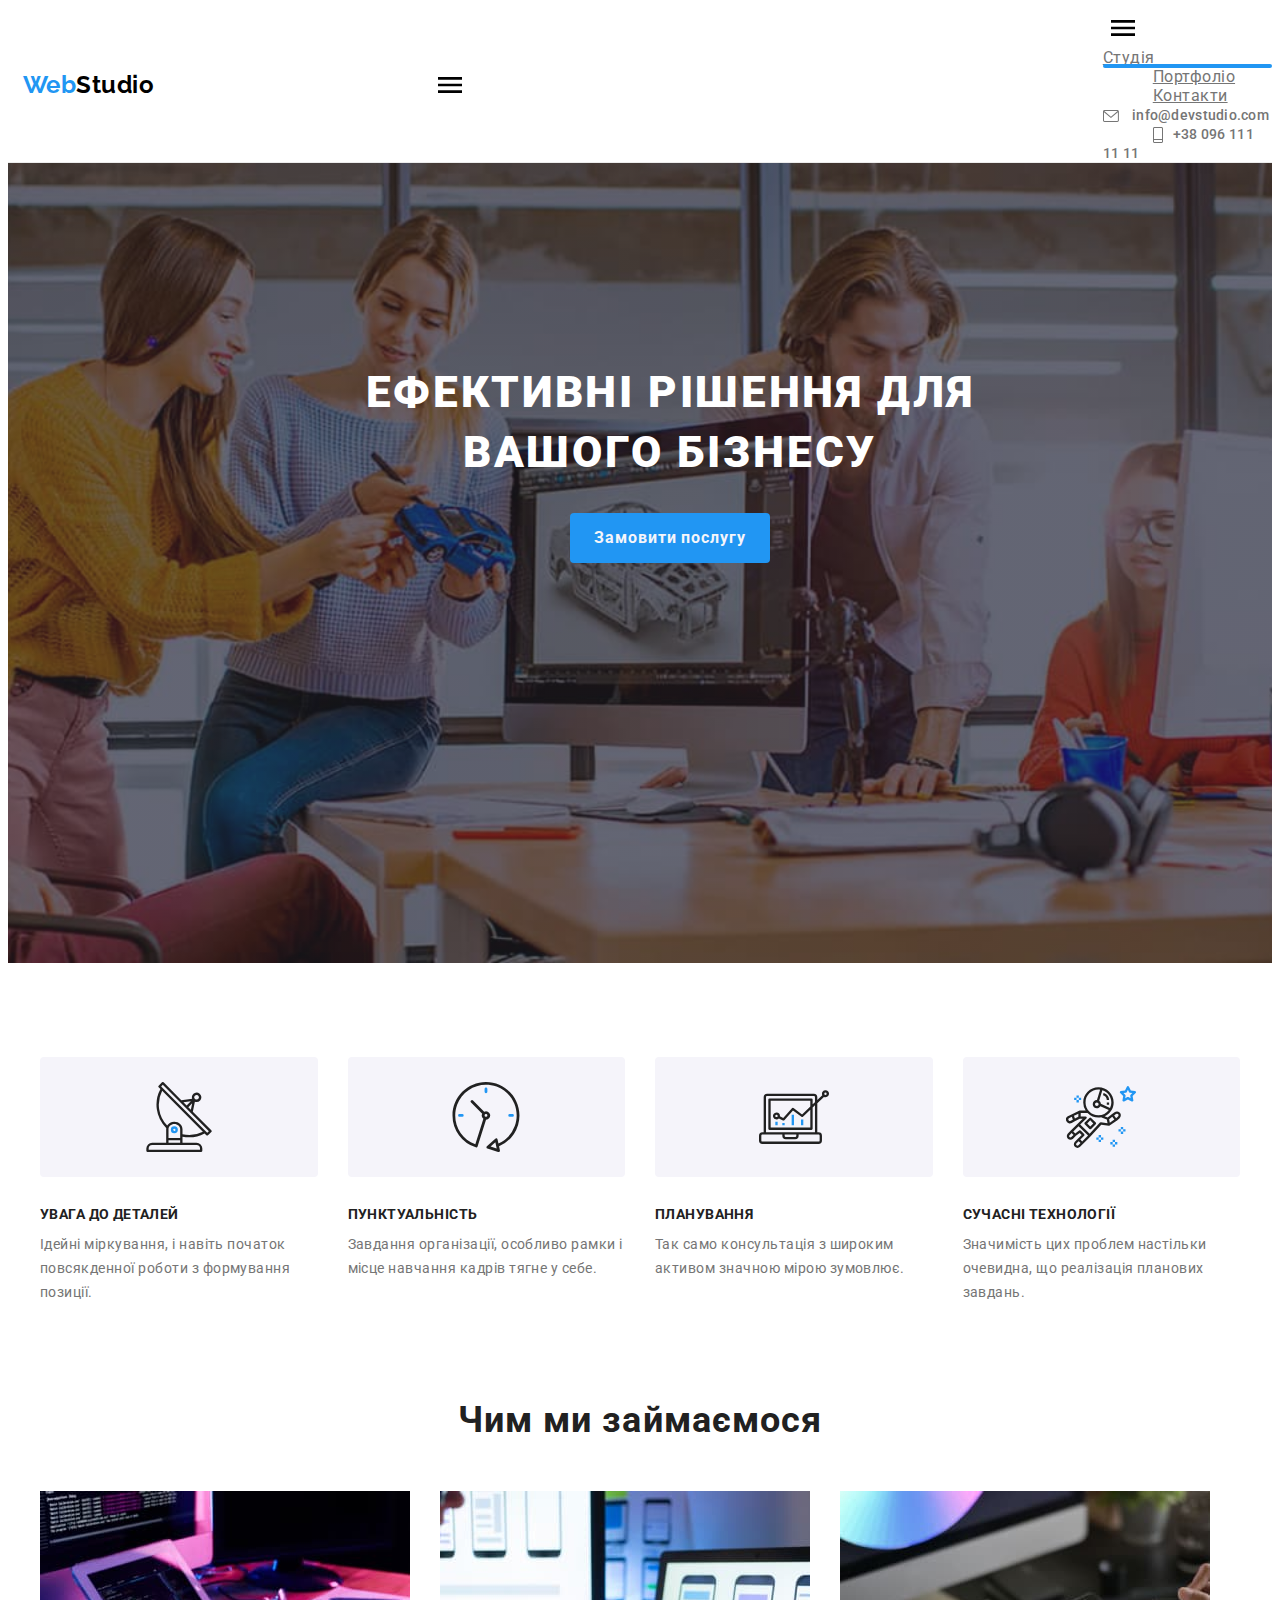
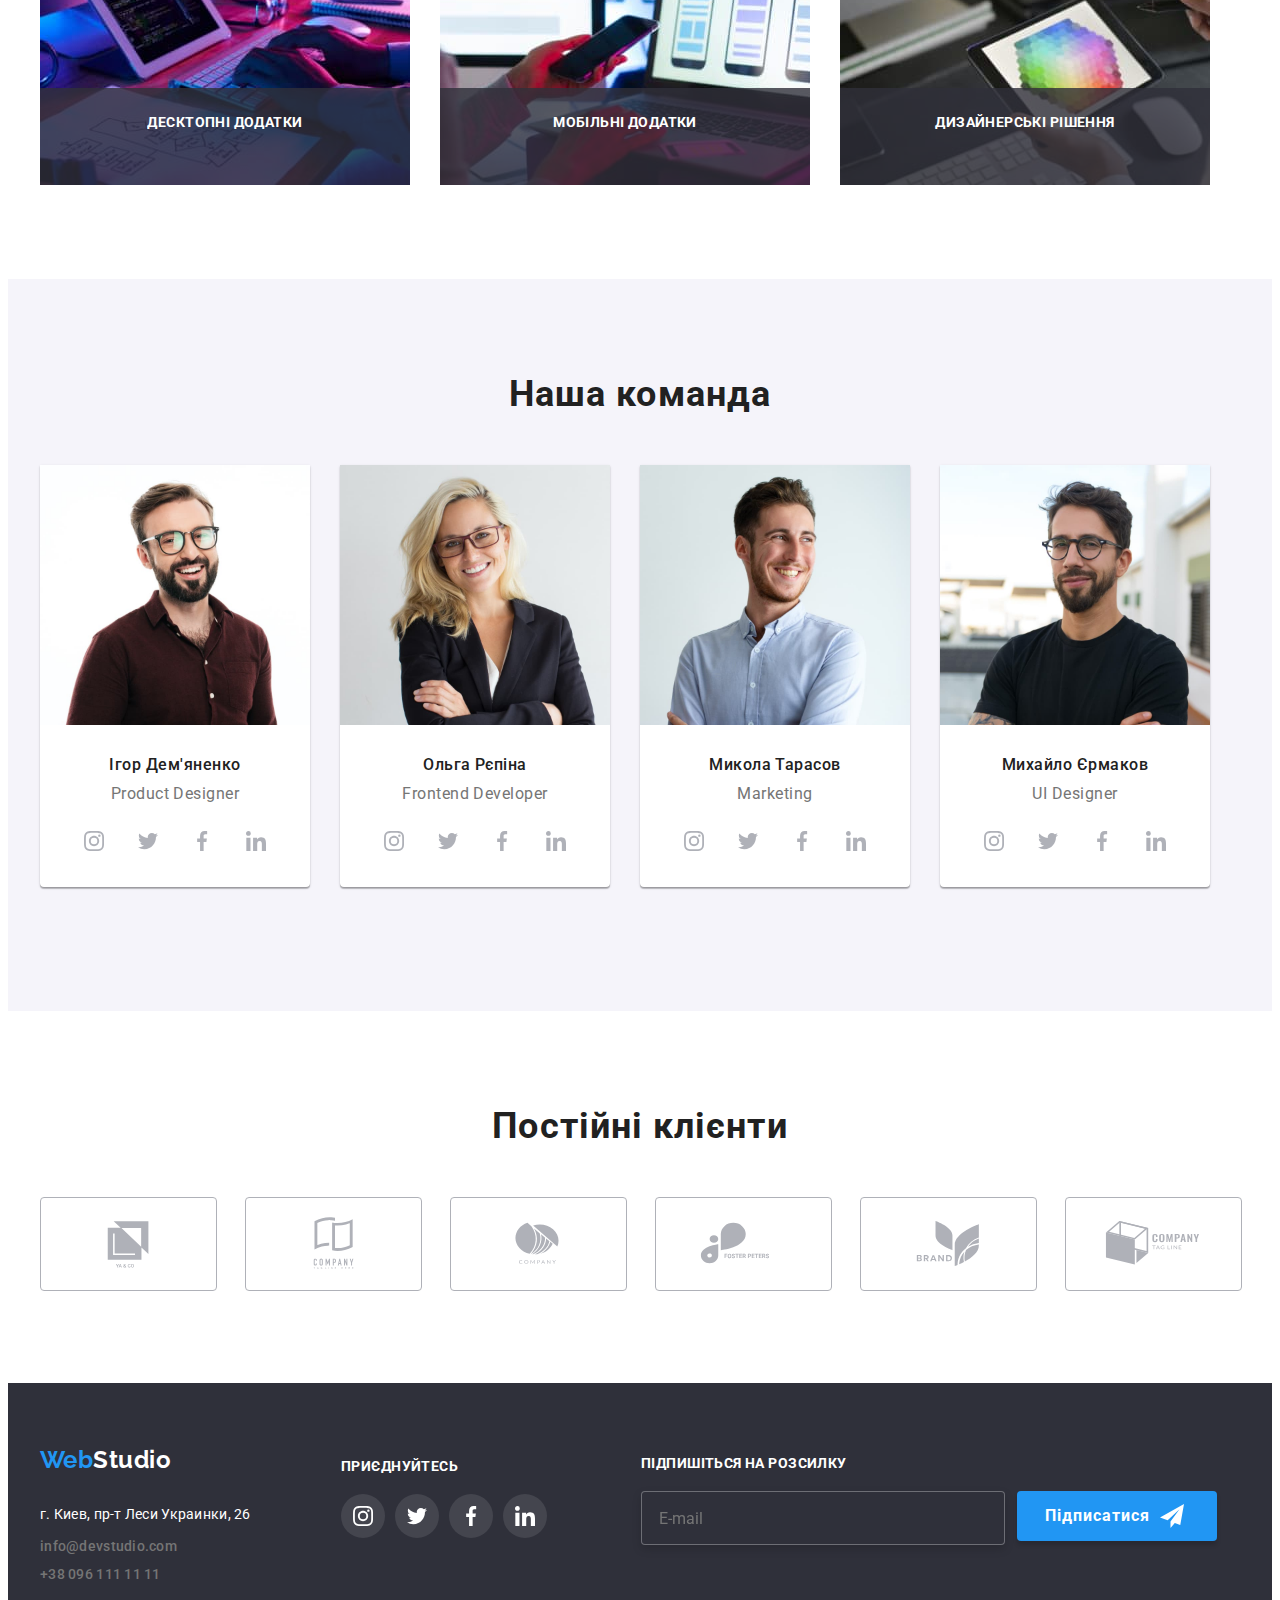
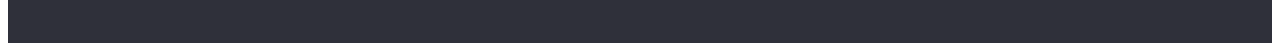
==== index.html @ 8e2997dc "mob menu" ====
<!DOCTYPE html>
<html lang="uk">
<head>
    <meta charset="UTF-8">
    <meta http-equiv="X-UA-Compatible" content="IE=edge">
    <meta name="viewport" content="width=device-width, initial-scale=1.0" />
    <title>WebStudio</title>
    <link rel="preconnect" href="https://fonts.googleapis.com">
<link rel="preconnect" href="https://fonts.gstatic.com" crossorigin>
<link href="https://fonts.googleapis.com/css2?family=Raleway:wght@700&family=Roboto:wght@400;500;700;900&display=swap" rel="stylesheet">
<link rel="stylesheet" href="https://cdnjs.cloudflare.com/ajax/libs/modern-normalize/1.1.0/modern-normalize.min.css" integrity="sha512-wpPYUAdjBVSE4KJnH1VR1HeZfpl1ub8YT/NKx4PuQ5NmX2tKuGu6U/JRp5y+Y8XG2tV+wKQpNHVUX03MfMFn9Q==" crossorigin="anonymous" referrerpolicy="no-referrer" />
    <!-- <link rel="stylesheet" href="./css/styles.css"> -->
    <link rel="stylesheet" href="./css/main.min.css">
</head>
<body> 
 <header class="header">
        <div class="container header__container">
            <nav class="header-navigation">
            <a href="./index.html" class="logo"><span class="accent">Web</span><span class="accent__studio">Studio</span></a>
            <button type="button" class="menu-open"><svg class="open-icon"><use href="./images/symbol-defs — 1.svg#icon-menu">
            </use></svg></button>
            <ul class="site-nav">
                <li class="site-nav__navigation"><a href="./index.html" class="site-nav__link current">Студія</a></li>
                <li class="site-nav__navigation"><a href="./portfolio.html" class="site-nav__link">Портфоліо</a></li>
                <li class="site-nav__navigation"><a href="#" class="site-nav__link">Контакти</a></li>
            </ul>
        </nav>
        <ul class="auth-nav">
            <li><a href="mailto:info@devstudio.com" class="auth-nav__link">
                <svg class="auth-nav__icon icon-mail"><use href="./images/symbol-defs — 1.svg#icon-envelope">
                </use></svg>
                 info@devstudio.com</a></li>
            <li><a href="tel:+380961111111" class="auth-nav__tel link"><svg class="auth-nav__icon icon-tel"><use href="./images/symbol-defs — 1.svg#icon-Vector">
            </use></svg>+38 096 111 11 11</a></li>
        </ul>
    </div>
    <div class="mob-menu">
        <button type="button" class="menu-open"><svg class="open-icon"><use href="./images/symbol-defs — 1.svg#icon-menu">
        </use></svg></button>
        <ul class="mob-site_nav">
            <li class="site-nav__navigation"><a href="./index.html" class="site-nav__link current">Студія</a></li>
            <li class="site-nav__navigation"><a href="./portfolio.html" class="site-nav__link">Портфоліо</a></li>
            <li class="site-nav__navigation"><a href="#" class="site-nav__link">Контакти</a></li>
        </ul>
        <ul class="mob-auth_nav">
            <li><a href="mailto:info@devstudio.com" class="auth-nav__link">
                <svg class="auth-nav__icon icon-mail"><use href="./images/symbol-defs — 1.svg#icon-envelope">
                </use></svg>
                 info@devstudio.com</a></li>
            <li><a href="tel:+380961111111" class="auth-nav__tel link"><svg class="auth-nav__icon icon-tel"><use href="./images/symbol-defs — 1.svg#icon-Vector">
            </use></svg>+38 096 111 11 11</a></li>
        </ul>
    </div>
        </header>
    <main>
        <section class="hero">
                <h1 class="hero__title">Ефективні рішення для вашого бізнесу</h1>
                <button class="button primary" type="button" data-modal-open>Замовити послугу</button>
        </section>
        <section class="section">
            <div class="container">
                <h2 class="section-title-h">Наші особливості</h2>
                <ul class="features">
                    <li class="title-li"><div class="icons-div"><svg class="title-icon"><use href="./images/symbol-defs-antena.svg#icon-antenna-1"></use></svg></div>
                        <h3 class="title">Увага до деталей</h3>
                        <p class="title-p">Ідейні міркування, і навіть початок повсякденної роботи з формування позиції.</p>
                    </li>
                    <li class="title-li"><div class="icons-div"><svg class="title-icon"><use href="./images/symbol-defs — 1.svg#icon-clock-1"></use>
                    </svg></div>
                        <h3 class="title">Пунктуальність</h3>
                        <p class="title-p">Завдання організації, особливо рамки і місце навчання кадрів тягне у себе.</p>
                    </li>
                    <li class="title-li">
                        <div class="icons-div"><svg class="title-icon"><use href="./images/symbol-defs — 1.svg#icon-diagram-1"></use>
                        </svg></div>
                        <h3 class="title">Планування</h3>
                        <p class="title-p">Так само консультація з широким активом значною мірою зумовлює.</p>
                    </li>
                    <li class="title-li">
                        <div class="icons-div"><svg class="title-icon"><use href="./images/symbol-defs — 1.svg#icon-astronaut-1"></use>
                        </svg></div>
                        <h3 class="title">Сучасні технології</h3>
                        <p class="title-p">Значимість цих проблем настільки очевидна, що реалізація планових завдань.</p>
                    </li>
                </ul>
            </div>
        </section>
        <section class="section work-img">
            <div class="container">
                <h2 class="section-title">Чим ми займаємося</h2>
                <ul class="work">
                    <li class="work-li"><img src="./images/box1.jpg" alt=".людина за компютером" width="370" srcset=""><p class="work-text-img">ДЕСКТОПНІ ДОДАТКИ</p></li>
                    <li class="work-li"><img src="./images/box2.jpg" alt="людина за компютером з телефонном в руці" width="370"><p class="work-text-img">МОБІЛЬНІ ДОДАТКИ</p></li>
                    <li class="work-li"><img src="./images/box3.jpg" alt="планшет з кольорами" width="370"><p class="work-text-img">ДИЗАЙНЕРСЬКІ РІШЕННЯ</p></li>
                </ul>
            </div>
        </section>
        <section class=" section section-team">
            <div class="container">
                <h2 class="section-title">Наша команда</h2>
                <ul class="team-list">
                    <li class="team"><picture>
                        <source srcset="./images/img2.jpg 1x, ./images/img14.jpg 2x" media="(min-width: 1200px)">
                        <source srcset="./images/tab1.jpg 1x, ./images/tab1-2x.jpg 2x" media="(min-width: 768px)">
                        <source srcset="./images/mob-1.jpg 1x, ./images/mob1-2x.jpg 2x" media="(min-width: 320px)">
                        <img src="./images/img2.jpg" alt="усміхнений хлопець" width="450px">
                    </picture>
                    <div class="team-li"><h3 class="name">Ігор Дем'яненко</h3>
                        <p class="team-text">Product Designer</p>
                        <ul class="team-soc">
                            <li class="team-soc-list"><a href="" class="team-soc-link"><svg class="team-soc-icon" width="20" height="20"><use href="./images/symbol-defs — 1.svg#icon-instagram-2"></use></svg></a></li>
                            <li class="team-soc-list"><a href="" class="team-soc-link"><svg class="team-soc-icon" width="20" height="20"><use href="./images/symbol-defs — 1.svg#icon-twitter-1"></use></svg></a></li>
                            <li class="team-soc-list"><a href="" class="team-soc-link"><svg class="team-soc-icon" width="20" height="20"><use href="./images/symbol-defs — 1.svg#icon-facebook-1"></use></svg></a></li>
                            <li class="team-soc-list"><a href="" class="team-soc-link"><svg class="team-soc-icon" width="20" height="20"><use href="./images/symbol-defs — 1.svg#icon-linkedin-1"></use></svg></a></li>
                        </ul>
                    </div>
                    </li>
                    <li class="team"><picture>
                        <source srcset="./images/img21.jpg 1x, ./images/img15.jpg 2x" media="(min-width: 1200px)">
                        <source srcset="./images/tab2.jpg 1x, ./images/tab2-2x.jpg 2x" media="(min-width: 768px)">
                        <source srcset="./images/mob2.jpg 1x, ./images/mob2-2x.jpg 2x" media="(min-width: 320px)">
                        <img src="./images/img21.jpg" alt="жінка посміхається" width="450px"></picture>
                    <div class="team-li"><h3 class="name">Ольга Рєпіна</h3>
                        <p class="team-text">Frontend Developer</p><ul class="team-soc">
                            <li class="team-soc-list"><a href="" class="team-soc-link"><svg class="team-soc-icon" width="20" height="20"><use href="./images/symbol-defs — 1.svg#icon-instagram-2"></use></svg></a></li>
                            <li class="team-soc-list"><a href="" class="team-soc-link"><svg class="team-soc-icon" width="20" height="20"><use href="./images/symbol-defs — 1.svg#icon-twitter-1"></use></svg></a></li>
                            <li class="team-soc-list"><a href="" class="team-soc-link"><svg class="team-soc-icon" width="20" height="20"><use href="./images/symbol-defs — 1.svg#icon-facebook-1"></use></svg></a></li>
                            <li class="team-soc-list"><a href="" class="team-soc-link"><svg class="team-soc-icon" width="20" height="20"><use href="./images/symbol-defs — 1.svg#icon-linkedin-1"></use></svg></a></li>
                        </ul></div>
                    </li>
                    <li class="team">
                        <picture>
                            <source srcset="./images/img.jpg 1x, ./images/img16.jpg 2x" media="(min-width: 1200px)">
                            <source srcset="./images/tab3.jpg 1x, ./images/tab3-2x.jpg 2x" media="(min-width: 768px)">
                            <source srcset="./images/mob3.jpg 1x, ./images/mob3-2x.jpg 2x" media="(min-width: 320px)">
                            <img src="./images/img.jpg" alt="чоловік у білій рубашці" width="450px"></picture>
                    <div class="team-li"><h3 class="name">Микола Тарасов</h3>
                        <p class="team-text">Marketing</p><ul class="team-soc">
                            <li class="team-soc-list"><a href="" class="team-soc-link"><svg class="team-soc-icon" width="20" height="20"><use href="./images/symbol-defs — 1.svg#icon-instagram-2"></use></svg></a></li>
                            <li class="team-soc-list"><a href="" class="team-soc-link"><svg class="team-soc-icon" width="20" height="20"><use href="./images/symbol-defs — 1.svg#icon-twitter-1"></use></svg></a></li>
                            <li class="team-soc-list"><a href="" class="team-soc-link"><svg class="team-soc-icon" width="20" height="20"><use href="./images/symbol-defs — 1.svg#icon-facebook-1"></use></svg></a></li>
                            <li class="team-soc-list"><a href="" class="team-soc-link"><svg class="team-soc-icon" width="20" height="20"><use href="./images/symbol-defs — 1.svg#icon-linkedin-1"></use></svg></a></li>
                        </ul></div>
                    </li>
                    <li class="team">
                        <picture>
                            <source srcset="./images/img3.jpg 1x, ./images/img17.jpg 2x" media="(min-width: 1200px)">
                            <source srcset="./images/tab4.jpg 1x, ./images/tab4-2x.jpg 2x" media="(min-width: 768px)">
                            <source srcset="./images/mob4.jpg 1x, ./images/mob4-2x.jpg 2x" media="(min-width: 320px)">
                            <img src="./images/img3.jpg" alt="чоловік у чорній футболці та окулярах" width="450px"></picture>
                    <div class="team-li"><h3 class="name">Михайло Єрмаков</h3>
                        <p class="team-text">UI Designer</p><ul class="team-soc">
                            <li class="team-soc-list"><a href="" class="team-soc-link"><svg class="team-soc-icon" width="20" height="20"><use href="./images/symbol-defs — 1.svg#icon-instagram-2"></use></svg></a></li>
                            <li class="team-soc-list"><a href="" class="team-soc-link"><svg class="team-soc-icon" width="20" height="20"><use href="./images/symbol-defs — 1.svg#icon-twitter-1"></use></svg></a></li>
                            <li class="team-soc-list"><a href="" class="team-soc-link"><svg class="team-soc-icon" width="20" height="20"><use href="./images/symbol-defs — 1.svg#icon-facebook-1"></use></svg></a></li>
                            <li class="team-soc-list"><a href="" class="team-soc-link"><svg class="team-soc-icon" width="20" height="20"><use href="./images/symbol-defs — 1.svg#icon-linkedin-1"></use></svg></a></li>
                        </ul></div>
                    </li>
                </ul>
            </div>
        </section>
        <section class="section clients-section">
            <div class="container">
                <h2 class="section-title">Постійні клієнти</h2>
                <ul class="clients">
                <li class="clients-list"><a href="" class="clients-link"><svg class="clients-icon"><use href="./images/symbol-defs — 1.svg#icon-Logo"></use></svg></a></li>
                <li class="clients-list"><a href="" class="clients-link"><svg class="clients-icon"><use href="./images/symbol-defs — 1.svg#icon-Logo-1"></use></svg></a></li>
                <li class="clients-list"><a href="" class="clients-link"><svg class="clients-icon"><use href="./images/symbol-defs — 1.svg#icon-Logo-2"></use></svg></a></li>
                <li class="clients-list"><a href="" class="clients-link"><svg class="clients-icon"><use href="./images/symbol-defs — 1.svg#icon-Logo-3"></use></svg></a></li>
                <li class="clients-list"><a href="" class="clients-link"><svg class="clients-icon"><use href="./images/symbol-defs — 1.svg#icon-Logo-4"></use></svg></a></li>
                <li class="clients-list"><a href="" class="clients-link"><svg class="clients-icon"><use href="./images/symbol-defs — 1.svg#icon-Logo-5"></use></svg></a></li>
            </ul>   
            </div>
        </section>
    </main>
    <footer class="footer">
        <div class="footer__div container">
            <div class="footer__address">
                <div class="address-wrap">
            <a href="./index.html" class="logo__footer logo"><span class="accent__footer accent">Web</span><span class="accent__studio accent__footer">Studio</span></a>
      <address class="address">
        <ul class="footer__list">
            <li class="list-link"><a href="https://goo.gl/maps/CPtrU1FHBa2aNyZL9" target="_blank" rel="noopener noreferrer nofollow" class="link maps">г. Киев, пр-т Леси Украинки, 26</a>
            </li>
            <li class="list-link"><a href="mailto:info@devstudio.com" class="link__mail link">info@devstudio.com</a>
            </li>
            <li class="list-link">
                <a href="tel:+380961111111" class="link__telf link">+38 096 111 11 11</a>
            </li>
        </ul>
      </address></div>
        <div class="footer-social">
        <p class="social-title">приєднуйтесь</p>
        <ul class="footer-soc">
        <li class="footer-soc__list"><a href="" class="footer-soc__link"><svg class="footer-soc__icon"><use href="./images/symbol-defs — 1.svg#icon-instagram-2"></use></svg></a></li>
        <li class="footer-soc__list"><a href="" class="footer-soc__link"><svg class="footer-soc__icon"><use href="./images/symbol-defs — 1.svg#icon-twitter-1"></use></svg></a></li>
        <li class="footer-soc__list"><a href="" class="footer-soc__link"><svg class="footer-soc__icon"><use href="./images/symbol-defs — 1.svg#icon-facebook-1"></use></svg></a></li>
        <li class="footer-soc__list"><a href="" class="footer-soc__link"><svg class="footer-soc__icon"><use href="./images/symbol-defs — 1.svg#icon-linkedin-1"></use></svg></a></li>
      </ul>
        </div> </div>
        <div class="footer-subscription">
            <p class="subscription__title">Підпишіться на розсилку</p>
            <form action="#" class="subscription__form">
                <input type="email" name="email" placeholder="E-mail" class="form-inpute">
                <button type="submit" class="subscription-btn">Підписатися<svg class="subscription__icon" width="24" height="24"><use href="./images/symbol-defs — 1.svg#icon-icon-send"></use></svg></button>
            </form>
        </div>
      </div>
      </footer>
    <div class="backdrop is-hidden" data-modal>
        <div class="modal">
            <button type="button" class="modal-close" data-modal-close><svg class="modal-close-icon" width="18" height="18">
                <use href="./images/symbol-defs — 1.svg#icon-close-black">
                </use>
            </svg></button>
            <p class="modal-title">Залиште свої дані, ми вам передзвонимо</p>
            <form class="modal-form">
                <label for="user-name" class="input-label">Ім'я</label>
                <div class="input-wrap"><input type="text" name="user-name" class="modal-input" id="user-name">
                <svg class="modal-input-icon" width="18" height="18"><use href="./images/symbol-defs — 1.svg#icon-person-black"></use></svg></div>
                <label for="user-phone" class="input-label">Телефон</label>
                <div class="input-wrap"><input type="tel" name="user-phone" class="modal-input" id="user-phone">
                <svg class="modal-input-icon" width="18" height="18"><use href="./images/symbol-defs — 1.svg#icon-phone-black"></use></svg></div>
                <label for="user-email" class="input-label">Пошта</label>
                <div class="input-wrap"><input type="email" name="user-email" class="modal-input" id="user-email">
                <svg class="modal-input-icon" width="18" height="18"><use href="./images/symbol-defs — 1.svg#icon-email-black"></use></svg></div>
                <label for="user-coment" class="modal-coment">Коментар</label>
            <textarea name="user-coment" id="user-coment" class="modal-coment-text" placeholder="Введіть текст"></textarea>
            <div class="checkbox-div"><input type="checkbox" name="privacy" id="privacy" class="input-check">
            <label for="privacy" class="privacy-text"><span><svg class="check-icon" width="16" height="15"><use href="./images/symbol-defs — 1.svg#icon-icon-check"></use></svg></span>Погоджуюся з розсилкою та приймаю <a href="" class="privacy-link">Умови договору</a></label></div>
            <div class="privacy-text"><p>Погоджуюся з розсилкою та приймаю </p><a href="" class="privacy-link">Умови договору</a>
            </div><button type="submit" class="modal-button">Відправити</button>
            </form>
        </div>
    </div>
    <script src="./js/mobile-menu.js"></script>
    <script src="./js/modal.js"></script>
</body></html>
---- css/main.min.css ----
.logo{text-decoration:none;padding-right:93px}@media screen and (min-width: 480px){.logo{padding-top:16px;padding-bottom:16px;padding-right:276px}}.accent{color:var(--accent-color)}.accent__studio{color:var(--black)}.accent,.accent__studio{font-family:Raleway;font-weight:700;font-size:24px;line-height:1.19;padding-top:24px;padding-bottom:25px}.header{background-color:var(--background);display:-webkit-box;display:-ms-flexbox;display:flex;border-bottom:1px solid #ECECEC}.header-navigation{display:-webkit-box;display:-ms-flexbox;display:flex;-webkit-box-align:center;-ms-flex-align:center;align-items:center}.header__container{display:-webkit-box;display:-ms-flexbox;display:flex;-webkit-box-align:center;-ms-flex-align:center;align-items:center}.site-nav{-webkit-box-pack:justify;-ms-flex-pack:justify;justify-content:space-between;display:none}.site-nav .site-nav__link{color:var(--title-text-color);font-weight:500;font-size:14px;line-height:1.14;letter-spacing:0.02em;text-decoration:none;display:block;-webkit-transition:color 250ms cubic-bezier(0.4, 0, 0.2, 1);transition:color 250ms cubic-bezier(0.4, 0, 0.2, 1)}.site-nav .site-nav__link:hover,.site-nav .site-nav__link:focus{color:var(--accent-color)}.site-nav__navigation{margin-left:50px;position:relative}.site-nav__navigation:first-child{margin-left:0}.current::after{content:"";position:absolute;display:block;width:100%;height:4px;bottom:-1px;border-radius:2px;background-color:var(--accent-color)}.site-nav .current{color:#2196F3}.auth-nav{margin-left:auto;display:none}.site-nav__link,.auth-nav__link{padding-top:32px;padding-bottom:32px;-webkit-transition:color 250ms cubic-bezier(0.4, 0, 0.2, 1);transition:color 250ms cubic-bezier(0.4, 0, 0.2, 1)}.auth-nav__tel{margin-left:50px}.auth-nav__link,.link{color:var(--primary-text-color);font-weight:500;font-size:14px;line-height:1.14;letter-spacing:0.02em;text-decoration:none;-webkit-transition:color 250ms cubic-bezier(0.4, 0, 0.2, 1);transition:color 250ms cubic-bezier(0.4, 0, 0.2, 1)}.auth-nav__link:hover,.auth-nav__link:focus,.link:hover,.link:focus{color:var(--accent-color)}.site-nav__link,.auth-nav__link{color:var(--primary-text-color)}.icon-tel{width:10px;height:16px}.icon-mail{width:16px;height:12px}.auth-nav__icon{fill:currentColor;vertical-align:middle;margin-right:10px}.auth-nav__icon:focus,.auth-nav__icon:hover{color:var(--accent-color)}.menu-open{width:40px;height:40px;background-color:transparent;padding:0;border:none;display:-webkit-box;display:-ms-flexbox;display:flex}.open-icon{width:40px;height:40px}.footer{display:block;background-color:var(--color-text);padding-top:60px;padding-bottom:60px}@media screen and (min-width: 768px){.footer{padding-top:0;padding-bottom:60px}}@media screen and (min-width: 1200px){.footer{padding-top:0;padding-bottom:60px}}.footer__list{display:block}.list-link{-webkit-box-pack:center;-ms-flex-pack:center;justify-content:center}@media screen and (min-width: 768px){.list-link{width:231px}}.address{margin-top:28px;-webkit-transition:color 250ms cubic-bezier(0.4, 0, 0.2, 1);transition:color 250ms cubic-bezier(0.4, 0, 0.2, 1)}.address .link:hover,.address .link:focus{color:var(--accent-color)}.address .maps{color:var(--background);font-weight:400;font-size:14px;line-height:1.71;font-style:normal;text-decoration:none;-webkit-transition:color 250ms cubic-bezier(0.4, 0, 0.2, 1);transition:color 250ms cubic-bezier(0.4, 0, 0.2, 1)}.link__telf .link__mail{color:var(--color);font-weight:400;font-size:14px;line-height:1.71;text-decoration:none;font-style:normal}.link__telf,.link__mail{color:var(--primary-text-color);font-weight:500;font-size:14px;line-height:1.14;letter-spacing:0.02em;text-decoration:none}.list-link,.link__mail,.link__telf,.maps{margin:0;padding:0}.list-link{margin-bottom:9px}.list-link:last-child{margin-bottom:0}.logo__footer,.accent__footer{padding:0}@media screen and (min-width: 1200px){.footer__div{display:-webkit-box;display:-ms-flexbox;display:flex;-webkit-box-align:baseline;-ms-flex-align:baseline;align-items:baseline}}.footer .accent__studio{color:var(--background)}.social-title{color:var(--background);font-family:'Roboto';font-style:normal;font-weight:700;font-size:14px;line-height:16px;letter-spacing:0.03em;margin-bottom:20px;text-transform:uppercase}.footer-social{text-align:center;margin-top:60px;margin-bottom:60px}@media screen and (min-width: 768px){.footer-social{margin:0;padding-top:65px}}@media screen and (min-width: 1200px){.footer-social{padding-top:72px;margin-left:70px;text-align:left}}.footer-soc{display:-webkit-box;display:-ms-flexbox;display:flex;-webkit-box-pack:center;-ms-flex-pack:center;justify-content:center;gap:10px}.footer-soc__list{width:44px;height:44px}.footer-soc__link{width:100%;height:100%;background:rgba(255,255,255,0.1);border-radius:50%;display:-webkit-box;display:-ms-flexbox;display:flex;-webkit-box-align:center;-ms-flex-align:center;align-items:center;-webkit-box-pack:center;-ms-flex-pack:center;justify-content:center;-webkit-transition:background-color 250ms cubic-bezier(0.4, 0, 0.2, 1);transition:background-color 250ms cubic-bezier(0.4, 0, 0.2, 1)}.footer-soc__link:hover,.footer-soc__link:focus{background-color:var(--accent-color)}.footer-soc__icon{width:20px;height:20px;fill:var(--background)}.subscription__title{color:var(--background);font-family:'Roboto';font-style:normal;font-weight:700;font-size:14px;line-height:16px;letter-spacing:0.03em;margin-bottom:20px;text-transform:uppercase;text-align:center}@media screen and (min-width: 1200px){.subscription__title{text-align:left}}.form-inpute{width:100%;height:50px;background:#2F303A;border:1px solid rgba(255,255,255,0.3);-webkit-filter:drop-shadow(0px 4px 4px rgba(0,0,0,0.15));filter:drop-shadow(0px 4px 4px rgba(0,0,0,0.15));border-radius:4px;font-family:'Roboto';font-style:normal;font-weight:400;font-size:16px;line-height:20px;margin-bottom:20px;color:rgba(255,255,255,0.6)}.form-inpute::-webkit-input-placeholder{padding:15px}.form-inpute:-ms-input-placeholder{padding:15px}.form-inpute::-ms-input-placeholder{padding:15px}.form-inpute::placeholder{padding:15px}@media screen and (min-width: 768px){.form-inpute{width:450px}}@media screen and (min-width: 1200px){.form-inpute{width:358px;height:50px;margin-bottom:0}}.subscription__form{display:block;text-align:center}@media screen and (min-width: 1200px){.subscription__form{display:-webkit-box;display:-ms-flexbox;display:flex;gap:12px}}.footer-subscription{display:block;-webkit-box-align:center;-ms-flex-align:center;align-items:center}@media screen and (min-width: 768px){.footer-subscription{margin-top:60px}}@media screen and (min-width: 1200px){.footer-subscription{margin-top:0;margin-left:94px;padding-top:72px}}@media screen and (min-width: 480px){.footer__address{text-align:center;-webkit-box-pack:center;-ms-flex-pack:center;justify-content:center}}@media screen and (min-width: 768px){.footer__address{display:-webkit-box;display:-ms-flexbox;display:flex}}@media screen and (min-width: 768px) and (max-width: 1199px){.address-wrap{display:block;padding-top:60px;margin-right:165px}}@media screen and (min-width: 1200px){.address-wrap{text-align:left;padding-top:60px}}.button{color:var(--title-text-color);background-color:var(--primary-white-color);font-family:Roboto}.button.primary{margin:0 auto;display:block;width:200px;height:50px;border-radius:4px;background-color:var(--accent-color);color:var(--primary-white-color);cursor:pointer;font-weight:700;font-size:16px;line-height:1.88;letter-spacing:0.06em;font-family:Roboto;border:none;-webkit-transition:background-color 250ms cubic-bezier(0.4, 0, 0.2, 1);transition:background-color 250ms cubic-bezier(0.4, 0, 0.2, 1)}.button.primary:hover,.button.primary:focus{background-color:var(--button-color)}.button-secondary{padding:6px 22px;border-radius:4px;color:var(--title-text-color);background-color:var(--primary-white-color);cursor:pointer;font-family:'Roboto';font-weight:500;font-size:16px;line-height:1.63;text-align:center;border:none;-webkit-transition:color 250ms cubic-bezier(0.4, 0, 0.2, 1),background-color 250ms cubic-bezier(0.4, 0, 0.2, 1),-webkit-box-shadow 250ms cubic-bezier(0.4, 0, 0.2, 1);transition:color 250ms cubic-bezier(0.4, 0, 0.2, 1),background-color 250ms cubic-bezier(0.4, 0, 0.2, 1),-webkit-box-shadow 250ms cubic-bezier(0.4, 0, 0.2, 1);transition:color 250ms cubic-bezier(0.4, 0, 0.2, 1),background-color 250ms cubic-bezier(0.4, 0, 0.2, 1),box-shadow 250ms cubic-bezier(0.4, 0, 0.2, 1);transition:color 250ms cubic-bezier(0.4, 0, 0.2, 1),background-color 250ms cubic-bezier(0.4, 0, 0.2, 1),box-shadow 250ms cubic-bezier(0.4, 0, 0.2, 1),-webkit-box-shadow 250ms cubic-bezier(0.4, 0, 0.2, 1)}.button-secondary:hover,.button-secondary:focus{background-color:var(--accent-color);font-family:'Roboto';font-style:normal;font-weight:500;font-size:16px;line-height:1.62;color:var(--background);-webkit-box-shadow:0px 3px 1px rgba(0,0,0,0.1),0px 1px 2px rgba(0,0,0,0.08),0px 2px 2px rgba(0,0,0,0.12);box-shadow:0px 3px 1px rgba(0,0,0,0.1),0px 1px 2px rgba(0,0,0,0.08),0px 2px 2px rgba(0,0,0,0.12)}.button-portfolio{margin-bottom:50px;display:-webkit-box;display:-ms-flexbox;display:flex;gap:8px;-webkit-box-pack:center;-ms-flex-pack:center;justify-content:center}.modal-button{margin:0 auto;display:block;width:200px;height:50px;border-radius:4px;background-color:var(--accent-color);color:var(--primary-white-color);cursor:pointer;font-weight:700;font-size:16px;line-height:1.88;letter-spacing:0.06em;font-family:Roboto;border:none;-webkit-transition:background-color 250ms cubic-bezier(0.4, 0, 0.2, 1);transition:background-color 250ms cubic-bezier(0.4, 0, 0.2, 1)}.modal-button:hover,.modal-button:focus{background-color:var(--button-color)}.subscription-btn{width:200px;height:50px;background:#2196F3;cursor:pointer;padding:10px 28px;-webkit-box-shadow:0px 4px 4px rgba(0,0,0,0.15);box-shadow:0px 4px 4px rgba(0,0,0,0.15);border-radius:4px;border:none;outline:none;font-family:'Roboto';font-style:normal;font-weight:700;font-size:16px;line-height:1.88;display:-webkit-box;display:-ms-flexbox;display:flex;-webkit-box-align:center;-ms-flex-align:center;align-items:center;text-align:center;letter-spacing:0.06em;color:#FFFFFF;gap:10px;margin:0 auto;-webkit-transition:background-color 250ms cubic-bezier(0.4, 0, 0.2, 1);transition:background-color 250ms cubic-bezier(0.4, 0, 0.2, 1)}.subscription-btn:hover,.subscription-btn:focus{background-color:var(--button-color)}.backdrop{width:100%;height:100%;background-color:rgba(0,0,0,0.2);position:fixed;top:0;-webkit-transition:opacity 250ms cubic-bezier(0.4, 0, 0.2, 1),visibility 250ms cubic-bezier(0.4, 0, 0.2, 1);transition:opacity 250ms cubic-bezier(0.4, 0, 0.2, 1),visibility 250ms cubic-bezier(0.4, 0, 0.2, 1)}.modal{width:528px;height:581px;background-color:var(--background);-webkit-box-shadow:0px 1px 3px rgba(0,0,0,0.12),0px 1px 1px rgba(0,0,0,0.14),0px 2px 1px rgba(0,0,0,0.2);box-shadow:0px 1px 3px rgba(0,0,0,0.12),0px 1px 1px rgba(0,0,0,0.14),0px 2px 1px rgba(0,0,0,0.2);border-radius:4px;position:absolute;top:50%;left:50%;-webkit-transform:translate(-50%, -50%);transform:translate(-50%, -50%);padding:40px}.modal-close{width:30px;height:30px;background-color:var(--background);border:1px solid rgba(0,0,0,0.1);border-radius:50%;position:absolute;top:8px;right:8px;display:-webkit-box;display:-ms-flexbox;display:flex;-webkit-box-align:center;-ms-flex-align:center;align-items:center;-webkit-box-pack:center;-ms-flex-pack:center;justify-content:center;cursor:pointer}.modal-close:hover+.modal-close-icon{fill:var(--accent-color)}.modal-close-icon{-webkit-transition:fill 250ms cubic-bezier(0.4, 0, 0.2, 1);transition:fill 250ms cubic-bezier(0.4, 0, 0.2, 1)}.modal-close-icon:hover{fill:var(--accent-color)}.modal-title{font-family:'Roboto';font-style:normal;font-weight:700;font-size:20px;line-height:23px;text-align:center;color:#212121;margin-bottom:12px}.modal-input{width:100%;height:40px;border:1px solid rgba(33,33,33,0.2);border-radius:4px;outline:transparent;padding-left:42px;margin-bottom:10px;-webkit-transition:border-color 250ms cubic-bezier(0.4, 0, 0.2, 1),fill 250ms cubic-bezier(0.4, 0, 0.2, 1);transition:border-color 250ms cubic-bezier(0.4, 0, 0.2, 1),fill 250ms cubic-bezier(0.4, 0, 0.2, 1)}.modal-input:focus{border-color:var(--accent-color)}.input-wrap{position:relative}.modal-input-icon{position:absolute;left:12px;top:50%;-webkit-transform:translateY(-75%);transform:translateY(-75%)}.modal-input:focus+.modal-input-icon{fill:var(--accent-color)}.input-label{display:block;margin-bottom:4px}.modal-coment{display:block;margin-bottom:4px}.modal-coment-text{width:100%;height:120px;border:1px solid rgba(33,33,33,0.2);border-radius:4px;outline:none;resize:none;padding:12px 16px;-webkit-transition:border-color 250ms cubic-bezier(0.4, 0, 0.2, 1);transition:border-color 250ms cubic-bezier(0.4, 0, 0.2, 1)}.modal-coment-text:focus{border-color:var(--accent-color)}.modal-coment-text::-webkit-input-placeholder{font-family:'Roboto';font-style:normal;font-weight:400;font-size:12px;line-height:14px;letter-spacing:0.01em;color:rgba(117,117,117,0.5)}.modal-coment-text:-ms-input-placeholder{font-family:'Roboto';font-style:normal;font-weight:400;font-size:12px;line-height:14px;letter-spacing:0.01em;color:rgba(117,117,117,0.5)}.modal-coment-text::-ms-input-placeholder{font-family:'Roboto';font-style:normal;font-weight:400;font-size:12px;line-height:14px;letter-spacing:0.01em;color:rgba(117,117,117,0.5)}.modal-coment-text::placeholder{font-family:'Roboto';font-style:normal;font-weight:400;font-size:12px;line-height:14px;letter-spacing:0.01em;color:rgba(117,117,117,0.5)}.privacy-text{display:-webkit-box;display:-ms-flexbox;display:flex;-webkit-box-align:center;-ms-flex-align:center;align-items:center;-webkit-box-pack:center;-ms-flex-pack:center;justify-content:center;font-weight:400;font-size:14px;line-height:1.71;letter-spacing:0.03em}.privacy-link{color:var(--accent-color);text-decoration:underline;margin-left:5px}.privacy-text span{width:16px;height:15px;border:2px solid #212121;border-radius:3px;margin-right:7px;display:-webkit-box;display:-ms-flexbox;display:flex;-webkit-box-align:center;-ms-flex-align:center;align-items:center;-webkit-box-pack:center;-ms-flex-pack:center;justify-content:center;fill:transparent}.input-check:checked+.privacy-text span{background-color:var(--accent-color);border-color:transparent;fill:var(--background);-webkit-transition:border-color 250ms cubic-bezier(0.4, 0, 0.2, 1);transition:border-color 250ms cubic-bezier(0.4, 0, 0.2, 1)}.checkbox-div{display:-webkit-box;display:-ms-flexbox;display:flex;-webkit-box-pack:center;-ms-flex-pack:center;justify-content:center;margin-top:20px;margin-bottom:30px}.input-check{-webkit-appearance:none;-moz-appearance:none;appearance:none}.input-check:focus+.privacy-text span{border-color:var(--accent-color)}.input-label,.modal-coment{font-family:'Roboto';font-style:normal;font-weight:400;font-size:12px;line-height:14px;letter-spacing:0.01em;color:#757575}.container{width:100%;padding-left:15px;padding-right:15px;margin-left:auto;margin-right:auto}@media screen and (min-width: 480px){.container{width:480px}}@media screen and (min-width: 768px){.container{width:768px}}@media screen and (min-width: 1200px){.container{width:1200px}}.team-soc-link{width:100%;height:100%;border-radius:50%;display:-webkit-box;display:-ms-flexbox;display:flex;-webkit-box-align:center;-ms-flex-align:center;align-items:center;-webkit-box-pack:center;-ms-flex-pack:center;justify-content:center;-webkit-transition:background-color 250ms cubic-bezier(0.4, 0, 0.2, 1);transition:background-color 250ms cubic-bezier(0.4, 0, 0.2, 1)}.team-soc-link:hover,.team-soc-link:focus{background-color:var(--accent-color)}.team-soc-icon{fill:#AFB1B8;-webkit-transition:fill 250ms cubic-bezier(0.4, 0, 0.2, 1);transition:fill 250ms cubic-bezier(0.4, 0, 0.2, 1)}.team-soc-link:hover .team-soc-icon,.team-soc-link:focus .team-soc-icon{fill:#FFFFFF}@media screen and (min-width: 768px){.features{display:-webkit-box;display:-ms-flexbox;display:flex;-ms-flex-wrap:wrap;flex-wrap:wrap;gap:30px}}.features .title{color:var(--title-text-color);font-weight:700;font-size:14px;line-height:1.14;letter-spacing:0.03em;text-transform:uppercase;text-align:center}@media screen and (min-width: 768px){.features .title{text-align:left}}@media screen and (min-width: 1200px){.icons-div{width:270px;height:120px;margin-bottom:30px;background:#F5F4FA;border-radius:4px;display:-webkit-box;display:-ms-flexbox;display:flex;-webkit-box-align:center;-ms-flex-align:center;align-items:center;-webkit-box-pack:center;-ms-flex-pack:center;justify-content:center}}.icons-div{width:450px;height:120px;margin-bottom:30px;background:#F5F4FA;border-radius:4px;-webkit-box-align:center;-ms-flex-align:center;align-items:center;-webkit-box-pack:center;-ms-flex-pack:center;justify-content:center;display:-webkit-box;display:-ms-flexbox;display:flex}.icons-div{width:100%}.title-li{width:100%}@media screen and (min-width: 768px){.title-li{width:calc((100% - 30px) / 2)}}@media screen and (min-width: 1200px){.title-li{width:calc((100% - 90px) / 4)}}.title-icon{width:70px;height:70px;display:-webkit-box;display:-ms-flexbox;display:flex;-webkit-box-align:center;-ms-flex-align:center;align-items:center;-webkit-box-pack:center;-ms-flex-pack:center;justify-content:center}.hero{padding-top:118px;background-color:#C4C4C4;max-width:100%;height:400px;margin-left:auto;margin-right:auto;background-image:-webkit-gradient(linear, left top, right top, from(rgba(47,48,58,0.4)), to(rgba(47,48,58,0.4))),url(../../images/heromob-x1.jpg);background-image:linear-gradient(to right, rgba(47,48,58,0.4), rgba(47,48,58,0.4)),url(../../images/heromob-x1.jpg);background-repeat:repeat;background-position:center;background-size:cover}@media (min-device-pixel-ratio: 2), (-webkit-min-device-pixel-ratio: 2), (min-resolution: 192dpi), (min-resolution: 2dppx){.hero{background-image:-webkit-gradient(linear, left top, right top, from(rgba(47,48,58,0.4)), to(rgba(47,48,58,0.4))),url(../../images/heromob-x2.jpg);background-image:linear-gradient(to right, rgba(47,48,58,0.4), rgba(47,48,58,0.4)),url(../../images/heromob-x2.jpg)}}@media screen and (min-width: 481px){.hero{padding-top:118px;background-image:-webkit-gradient(linear, left top, right top, from(rgba(47,48,58,0.4)), to(rgba(47,48,58,0.4))),url(../../images/herotab-x1.jpg);background-image:linear-gradient(to right, rgba(47,48,58,0.4), rgba(47,48,58,0.4)),url(../../images/herotab-x1.jpg)}}@media screen and (min-width: 481px) and (min-device-pixel-ratio: 2), screen and (min-width: 481px) and (-webkit-min-device-pixel-ratio: 2), screen and (min-width: 481px) and (min-resolution: 192dpi), screen and (min-width: 481px) and (min-resolution: 2dppx){.hero{background-image:-webkit-gradient(linear, left top, right top, from(rgba(47,48,58,0.4)), to(rgba(47,48,58,0.4))),url(../../images/herotab-x2.jpg);background-image:linear-gradient(to right, rgba(47,48,58,0.4), rgba(47,48,58,0.4)),url(../../images/herotab-x2.jpg)}}@media screen and (min-width: 769px){.hero{padding-top:200px;padding-left:60px;height:600px;max-width:1600px;background-image:-webkit-gradient(linear, left top, right top, from(rgba(47,48,58,0.4)), to(rgba(47,48,58,0.4))),url(../../images/img33.jpg);background-image:linear-gradient(to right, rgba(47,48,58,0.4), rgba(47,48,58,0.4)),url(../../images/img33.jpg)}}@media (min-device-pixel-ratio: 2), (-webkit-min-device-pixel-ratio: 2), (min-resolution: 192dpi), (min-resolution: 2dppx){.hero{background-image:-webkit-gradient(linear, left top, right top, from(rgba(47,48,58,0.4)), to(rgba(47,48,58,0.4))),url(../../images/herodeskt-x2.jpg);background-image:linear-gradient(to right, rgba(47,48,58,0.4), rgba(47,48,58,0.4)),url(../../images/herodeskt-x2.jpg)}}.hero .hero__title{color:var(--background);font-weight:900;font-size:26px;line-height:1.62;text-align:center;letter-spacing:0.06em;text-transform:uppercase}@media screen and (min-width: 1200px){.hero .hero__title{font-size:44px;line-height:1.36}}.hero__title{max-width:360px;margin:0 auto;margin-bottom:30px}@media screen and (min-width: 1200px){.hero__title{min-width:696px}}.section+.work-img{display:none;padding-top:0px}@media screen and (min-width: 1200px){.section+.work-img{display:-webkit-box;display:-ms-flexbox;display:flex}}.work{display:none;gap:30px}@media screen and (min-width: 1200px){.work{display:-webkit-box;display:-ms-flexbox;display:flex}}.work-li{position:relative}.work-text-img{position:absolute;bottom:0;padding-top:27px;width:370px;height:70px;font-family:'Roboto';color:var(--background);background-color:rgba(47,48,58,0.8);font-style:normal;font-weight:700;font-size:14px;line-height:1.14;text-align:center;letter-spacing:0.03em}.section-title{margin-bottom:30px}@media screen and (min-width: 1200px){.section-title{margin-bottom:50px}}.section-title,.section-title-h{color:var(--title-text-color);font-weight:700;font-size:28px;line-height:1.17;text-align:center;letter-spacing:0.03em}@media screen and (min-width: 1200px){.section-title,.section-title-h{font-size:36px}}.section-title-h{display:none;position:absolute;white-space:nowrap;width:1px;height:1px;overflow:hidden;border:0;padding:0;clip:rect(0 0 0 0);-webkit-clip-path:inset(50%);clip-path:inset(50%);margin:-1px}.title{color:var(--title-text-color);font-style:normal;font-weight:700;font-size:14px;line-height:1.14;margin-bottom:10px}.title-p{font-style:normal;font-weight:400;font-size:14px;line-height:1.71}.team-list{width:100%}@media screen and (min-width: 768px){.team-list{display:-webkit-box;display:-ms-flexbox;display:flex;-ms-flex-wrap:wrap;flex-wrap:wrap;gap:30px}}.section-team{background-color:var(--primary-color)}.name{margin-bottom:10px;color:var(--title-text-color);font-weight:500;font-size:16px;line-height:1.19}.team{-webkit-box-align:center;-ms-flex-align:center;align-items:center;-webkit-box-pack:center;-ms-flex-pack:center;justify-content:center;background-color:var(--background);-webkit-box-shadow:0px 1px 3px rgba(0,0,0,0.12),0px 1px 1px rgba(0,0,0,0.14),0px 2px 1px rgba(0,0,0,0.2);box-shadow:0px 1px 3px rgba(0,0,0,0.12),0px 1px 1px rgba(0,0,0,0.14),0px 2px 1px rgba(0,0,0,0.2);border-radius:0px 0px 4px 4px;margin-bottom:30px}@media screen and (min-width: 768px){.team{max-width:354px}}@media screen and (min-width: 1200px){.team{max-width:270px}}.team-text{margin-bottom:16px}.team-li{text-align:center;padding-top:30px;padding-bottom:24px}.team-soc{display:-webkit-box;display:-ms-flexbox;display:flex;-webkit-box-pack:center;-ms-flex-pack:center;justify-content:center;gap:10px}.team-soc-list{width:44px;height:44px}@media screen and (min-width: 480px){.clients{display:-webkit-box;display:-ms-flexbox;display:flex;-ms-flex-wrap:wrap;flex-wrap:wrap;-webkit-box-pack:center;-ms-flex-pack:center;justify-content:center;gap:30px}}.clients-list{width:100%}@media screen and (min-width: 480px){.clients-list{width:calc((100% - 30px) / 2)}}@media screen and (min-width: 768px){.clients-list{width:calc((100% - 60px) / 3);height:92px}}@media screen and (min-width: 1200px){.clients-list{width:calc((100% - 150px) / 6)}}.clients-link{width:100%;height:100%;border:1px solid #AFB1B8;border-radius:4px;display:-webkit-box;display:-ms-flexbox;display:flex;-webkit-box-align:center;-ms-flex-align:center;align-items:center;-webkit-box-pack:center;-ms-flex-pack:center;justify-content:center;-webkit-transition:border 250ms cubic-bezier(0.4, 0, 0.2, 1);transition:border 250ms cubic-bezier(0.4, 0, 0.2, 1)}.clients-link:hover,.clients-link:hover{border:1px solid var(--accent-color)}.clients-icon{width:106px;height:60px;fill:#AFB1B8;-webkit-transition:fill 250ms cubic-bezier(0.4, 0, 0.2, 1);transition:fill 250ms cubic-bezier(0.4, 0, 0.2, 1)}.clients-link:hover .clients-icon,.clients-link:focus .clients-icon{fill:var(--accent-color)}.portfolio{color:var(--title-text-color);font-weight:700;font-size:18px;line-height:2;letter-spacing:0.06em;margin-bottom:4px}.project-link{display:block;text-decoration:none;color:var(--primary-text-color);-webkit-transition:-webkit-box-shadow 250ms cubic-bezier(0.4, 0, 0.2, 1);transition:-webkit-box-shadow 250ms cubic-bezier(0.4, 0, 0.2, 1);transition:box-shadow 250ms cubic-bezier(0.4, 0, 0.2, 1);transition:box-shadow 250ms cubic-bezier(0.4, 0, 0.2, 1), -webkit-box-shadow 250ms cubic-bezier(0.4, 0, 0.2, 1)}.project-link:hover,.project-link:focus{-webkit-box-shadow:0px 1px 1px rgba(0,0,0,0.12),0px 4px 4px rgba(0,0,0,0.06),1px 4px 6px rgba(0,0,0,0.16);box-shadow:0px 1px 1px rgba(0,0,0,0.12),0px 4px 4px rgba(0,0,0,0.06),1px 4px 6px rgba(0,0,0,0.16)}.work-list{display:-webkit-box;display:-ms-flexbox;display:flex;-ms-flex-wrap:wrap;flex-wrap:wrap;gap:30px}.project-team{border:1px solid #EEEEEE}.project-team{border-top:0;padding-top:20px;padding-bottom:20px;padding-left:24px;padding-right:24px}.team-text-wrap{position:relative;overflow:hidden}.team-text-portfolio{position:absolute;top:0;color:var(--background);font-family:'Roboto';font-style:normal;font-weight:400;font-size:18px;line-height:1.56;background-color:rgba(33,150,243,0.9);height:100%;padding:63px 24px 63px 24px;-webkit-transform:translateY(100%);transform:translateY(100%);-webkit-transition:-webkit-transform 250ms cubic-bezier(0.4, 0, 0.2, 1);transition:-webkit-transform 250ms cubic-bezier(0.4, 0, 0.2, 1);transition:transform 250ms cubic-bezier(0.4, 0, 0.2, 1);transition:transform 250ms cubic-bezier(0.4, 0, 0.2, 1), -webkit-transform 250ms cubic-bezier(0.4, 0, 0.2, 1)}.project:hover .team-text-portfolio{-webkit-transform:translateY(0);transform:translateY(0);-webkit-transition:-webkit-transform 250ms cubic-bezier(0.4, 0, 0.2, 1);transition:-webkit-transform 250ms cubic-bezier(0.4, 0, 0.2, 1);transition:transform 250ms cubic-bezier(0.4, 0, 0.2, 1);transition:transform 250ms cubic-bezier(0.4, 0, 0.2, 1), -webkit-transform 250ms cubic-bezier(0.4, 0, 0.2, 1)}p,h1,h2,h3,h4,h5,h6{margin:0}ul,ol{margin:0;padding-left:0}button{cursor:pointer}address{font-style:normal}img{display:block;max-width:100%;height:auto}ul{list-style:none}body{background-color:var(--background);color:var(--primary-text-color);font-family:Roboto, sans-serif;letter-spacing:0.03em}:root{--primary-text-color: #757575;--title-text-color: #212121;--accent-color: #2196F3;--primary-white-color:hsl(250, 37%, 97%);--background:#FFFFFF;--black:#000000;--color-text: #2F303A;--primary-color:#F5F4FA;--button-color:#188CE8;--color:rgba(255, 255, 255, 0.6)}.is-hidden{opacity:0;visibility:hidden;pointer-events:none}.section{padding-top:60px;padding-bottom:60px}@media screen and (min-width: 1200px){.section{padding-top:94px;padding-bottom:94px}}
/*# sourceMappingURL=main.min.css.map */
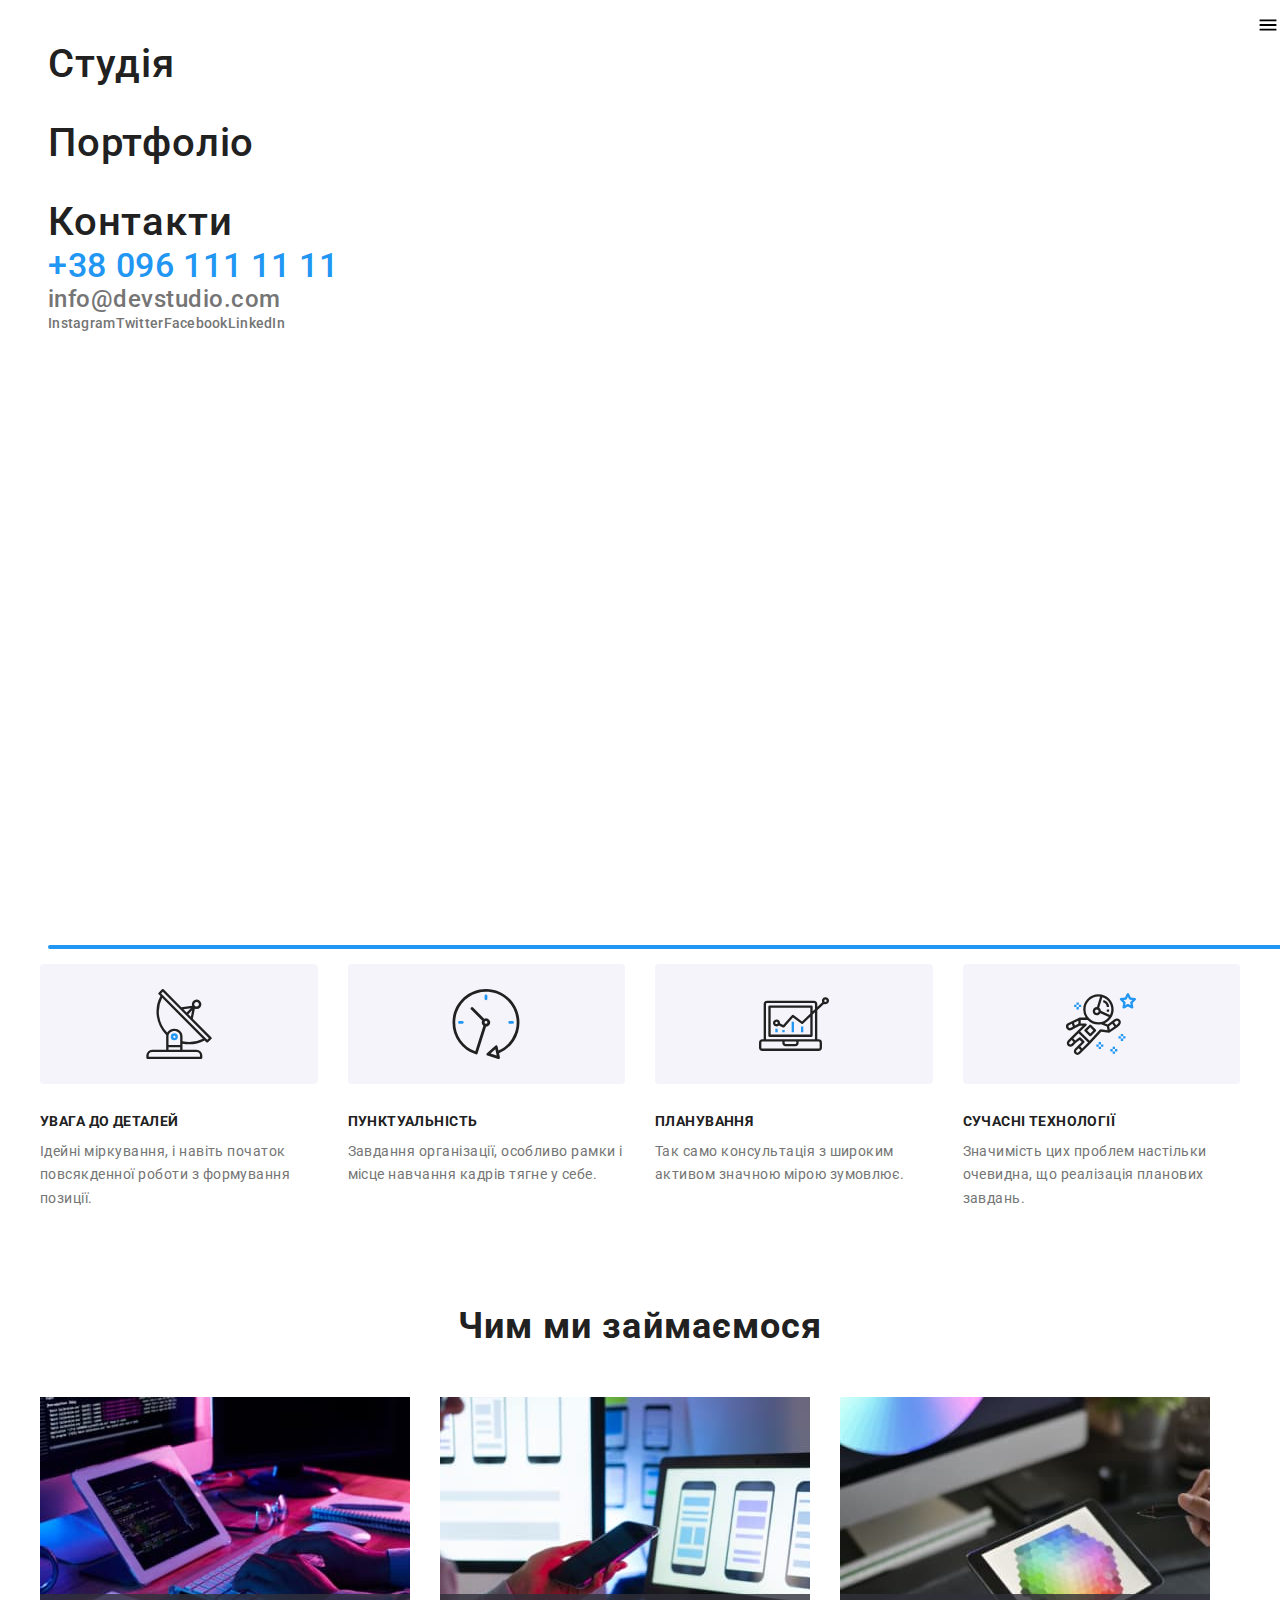
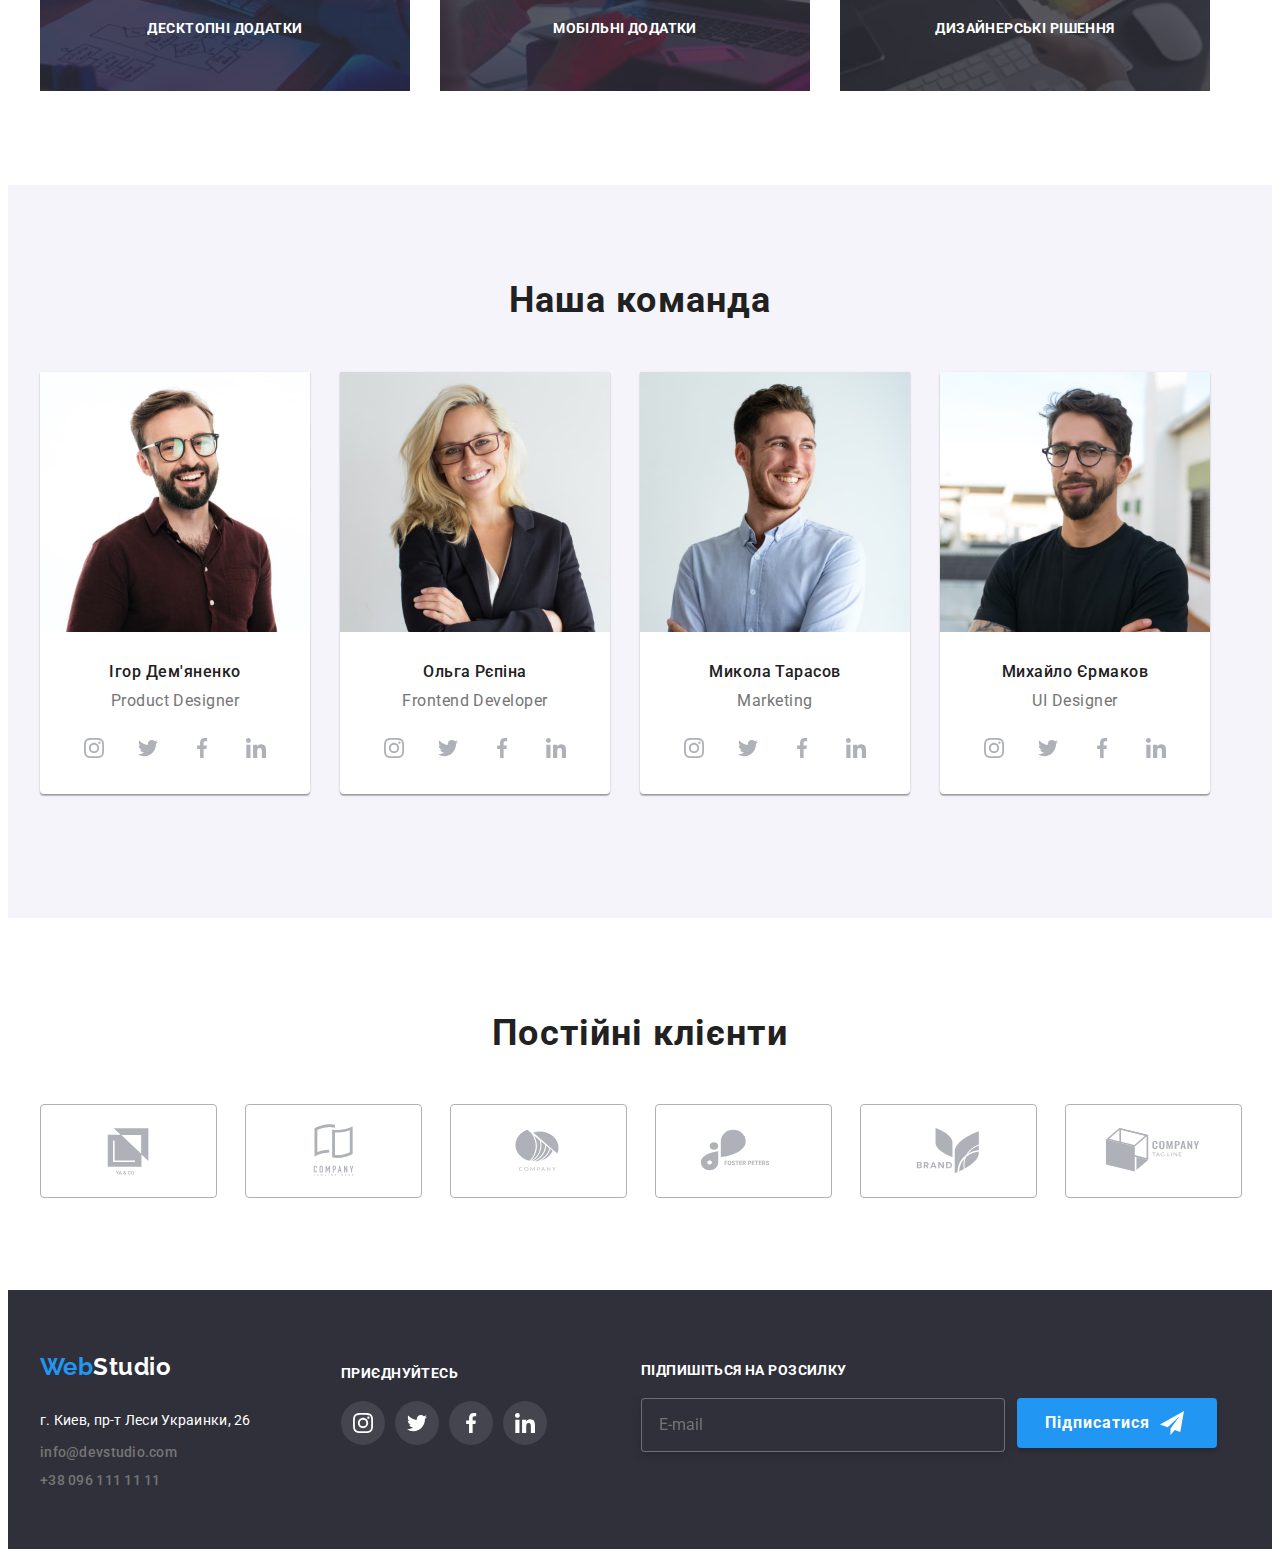
==== commit b99ecd92: "mob menu" ====
--- a/index.html
+++ b/index.html
@@ -35,21 +35,26 @@
         </ul>
     </div>
     <div class="mob-menu">
-        <button type="button" class="menu-open"><svg class="open-icon"><use href="./images/symbol-defs — 1.svg#icon-menu">
+        <div class="mob-container">
+        <button type="button" class="menu-close"><svg class="close-icon"><use href="./images/symbol-defs — 1.svg#icon-menu">
         </use></svg></button>
         <ul class="mob-site_nav">
-            <li class="site-nav__navigation"><a href="./index.html" class="site-nav__link current">Студія</a></li>
-            <li class="site-nav__navigation"><a href="./portfolio.html" class="site-nav__link">Портфоліо</a></li>
-            <li class="site-nav__navigation"><a href="#" class="site-nav__link">Контакти</a></li>
+            <li class="mob__navigation"><a href="./index.html" class="mob-nav__link current">Студія</a></li>
+            <li class="mob__navigation"><a href="./portfolio.html" class="mob-nav__link">Портфоліо</a></li>
+            <li class="mob__navigation"><a href="#" class="mob-nav__link">Контакти</a></li>
         </ul>
         <ul class="mob-auth_nav">
-            <li><a href="mailto:info@devstudio.com" class="auth-nav__link">
-                <svg class="auth-nav__icon icon-mail"><use href="./images/symbol-defs — 1.svg#icon-envelope">
-                </use></svg>
+            <li><a href="tel:+380961111111" class="mob-contact__tel link">+38 096 111 11 11</a></li>
+            <li><a href="mailto:info@devstudio.com" class="mob-contact_link">
                  info@devstudio.com</a></li>
-            <li><a href="tel:+380961111111" class="auth-nav__tel link"><svg class="auth-nav__icon icon-tel"><use href="./images/symbol-defs — 1.svg#icon-Vector">
-            </use></svg>+38 096 111 11 11</a></li>
-        </ul>
+        </ul>
+        <ul class="mob-soc_list">
+            <li><a class="mob-soc_link link" href="" target="_blank" rel="noopener noreferrer nofollow">Instagram</a></li>
+            <li><a class="mob-soc_link link" href="" target="_blank" rel="noopener noreferrer nofollow">Twitter</a></li>
+            <li><a class="mob-soc_link link" href="" target="_blank" rel="noopener noreferrer nofollow">Facebook</a></li>
+            <li><a class="mob-soc_link link" href="" target="_blank" rel="noopener noreferrer nofollow">LinkedIn</a></li>
+        </ul>
+    </div>
     </div>
         </header>
     <main>
--- a/css/main.min.css
+++ b/css/main.min.css
@@ -1,2 +1,2 @@
-.logo{text-decoration:none;padding-right:93px}@media screen and (min-width: 480px){.logo{padding-top:16px;padding-bottom:16px;padding-right:276px}}.accent{color:var(--accent-color)}.accent__studio{color:var(--black)}.accent,.accent__studio{font-family:Raleway;font-weight:700;font-size:24px;line-height:1.19;padding-top:24px;padding-bottom:25px}.header{background-color:var(--background);display:-webkit-box;display:-ms-flexbox;display:flex;border-bottom:1px solid #ECECEC}.header-navigation{display:-webkit-box;display:-ms-flexbox;display:flex;-webkit-box-align:center;-ms-flex-align:center;align-items:center}.header__container{display:-webkit-box;display:-ms-flexbox;display:flex;-webkit-box-align:center;-ms-flex-align:center;align-items:center}.site-nav{-webkit-box-pack:justify;-ms-flex-pack:justify;justify-content:space-between;display:none}.site-nav .site-nav__link{color:var(--title-text-color);font-weight:500;font-size:14px;line-height:1.14;letter-spacing:0.02em;text-decoration:none;display:block;-webkit-transition:color 250ms cubic-bezier(0.4, 0, 0.2, 1);transition:color 250ms cubic-bezier(0.4, 0, 0.2, 1)}.site-nav .site-nav__link:hover,.site-nav .site-nav__link:focus{color:var(--accent-color)}.site-nav__navigation{margin-left:50px;position:relative}.site-nav__navigation:first-child{margin-left:0}.current::after{content:"";position:absolute;display:block;width:100%;height:4px;bottom:-1px;border-radius:2px;background-color:var(--accent-color)}.site-nav .current{color:#2196F3}.auth-nav{margin-left:auto;display:none}.site-nav__link,.auth-nav__link{padding-top:32px;padding-bottom:32px;-webkit-transition:color 250ms cubic-bezier(0.4, 0, 0.2, 1);transition:color 250ms cubic-bezier(0.4, 0, 0.2, 1)}.auth-nav__tel{margin-left:50px}.auth-nav__link,.link{color:var(--primary-text-color);font-weight:500;font-size:14px;line-height:1.14;letter-spacing:0.02em;text-decoration:none;-webkit-transition:color 250ms cubic-bezier(0.4, 0, 0.2, 1);transition:color 250ms cubic-bezier(0.4, 0, 0.2, 1)}.auth-nav__link:hover,.auth-nav__link:focus,.link:hover,.link:focus{color:var(--accent-color)}.site-nav__link,.auth-nav__link{color:var(--primary-text-color)}.icon-tel{width:10px;height:16px}.icon-mail{width:16px;height:12px}.auth-nav__icon{fill:currentColor;vertical-align:middle;margin-right:10px}.auth-nav__icon:focus,.auth-nav__icon:hover{color:var(--accent-color)}.menu-open{width:40px;height:40px;background-color:transparent;padding:0;border:none;display:-webkit-box;display:-ms-flexbox;display:flex}.open-icon{width:40px;height:40px}.footer{display:block;background-color:var(--color-text);padding-top:60px;padding-bottom:60px}@media screen and (min-width: 768px){.footer{padding-top:0;padding-bottom:60px}}@media screen and (min-width: 1200px){.footer{padding-top:0;padding-bottom:60px}}.footer__list{display:block}.list-link{-webkit-box-pack:center;-ms-flex-pack:center;justify-content:center}@media screen and (min-width: 768px){.list-link{width:231px}}.address{margin-top:28px;-webkit-transition:color 250ms cubic-bezier(0.4, 0, 0.2, 1);transition:color 250ms cubic-bezier(0.4, 0, 0.2, 1)}.address .link:hover,.address .link:focus{color:var(--accent-color)}.address .maps{color:var(--background);font-weight:400;font-size:14px;line-height:1.71;font-style:normal;text-decoration:none;-webkit-transition:color 250ms cubic-bezier(0.4, 0, 0.2, 1);transition:color 250ms cubic-bezier(0.4, 0, 0.2, 1)}.link__telf .link__mail{color:var(--color);font-weight:400;font-size:14px;line-height:1.71;text-decoration:none;font-style:normal}.link__telf,.link__mail{color:var(--primary-text-color);font-weight:500;font-size:14px;line-height:1.14;letter-spacing:0.02em;text-decoration:none}.list-link,.link__mail,.link__telf,.maps{margin:0;padding:0}.list-link{margin-bottom:9px}.list-link:last-child{margin-bottom:0}.logo__footer,.accent__footer{padding:0}@media screen and (min-width: 1200px){.footer__div{display:-webkit-box;display:-ms-flexbox;display:flex;-webkit-box-align:baseline;-ms-flex-align:baseline;align-items:baseline}}.footer .accent__studio{color:var(--background)}.social-title{color:var(--background);font-family:'Roboto';font-style:normal;font-weight:700;font-size:14px;line-height:16px;letter-spacing:0.03em;margin-bottom:20px;text-transform:uppercase}.footer-social{text-align:center;margin-top:60px;margin-bottom:60px}@media screen and (min-width: 768px){.footer-social{margin:0;padding-top:65px}}@media screen and (min-width: 1200px){.footer-social{padding-top:72px;margin-left:70px;text-align:left}}.footer-soc{display:-webkit-box;display:-ms-flexbox;display:flex;-webkit-box-pack:center;-ms-flex-pack:center;justify-content:center;gap:10px}.footer-soc__list{width:44px;height:44px}.footer-soc__link{width:100%;height:100%;background:rgba(255,255,255,0.1);border-radius:50%;display:-webkit-box;display:-ms-flexbox;display:flex;-webkit-box-align:center;-ms-flex-align:center;align-items:center;-webkit-box-pack:center;-ms-flex-pack:center;justify-content:center;-webkit-transition:background-color 250ms cubic-bezier(0.4, 0, 0.2, 1);transition:background-color 250ms cubic-bezier(0.4, 0, 0.2, 1)}.footer-soc__link:hover,.footer-soc__link:focus{background-color:var(--accent-color)}.footer-soc__icon{width:20px;height:20px;fill:var(--background)}.subscription__title{color:var(--background);font-family:'Roboto';font-style:normal;font-weight:700;font-size:14px;line-height:16px;letter-spacing:0.03em;margin-bottom:20px;text-transform:uppercase;text-align:center}@media screen and (min-width: 1200px){.subscription__title{text-align:left}}.form-inpute{width:100%;height:50px;background:#2F303A;border:1px solid rgba(255,255,255,0.3);-webkit-filter:drop-shadow(0px 4px 4px rgba(0,0,0,0.15));filter:drop-shadow(0px 4px 4px rgba(0,0,0,0.15));border-radius:4px;font-family:'Roboto';font-style:normal;font-weight:400;font-size:16px;line-height:20px;margin-bottom:20px;color:rgba(255,255,255,0.6)}.form-inpute::-webkit-input-placeholder{padding:15px}.form-inpute:-ms-input-placeholder{padding:15px}.form-inpute::-ms-input-placeholder{padding:15px}.form-inpute::placeholder{padding:15px}@media screen and (min-width: 768px){.form-inpute{width:450px}}@media screen and (min-width: 1200px){.form-inpute{width:358px;height:50px;margin-bottom:0}}.subscription__form{display:block;text-align:center}@media screen and (min-width: 1200px){.subscription__form{display:-webkit-box;display:-ms-flexbox;display:flex;gap:12px}}.footer-subscription{display:block;-webkit-box-align:center;-ms-flex-align:center;align-items:center}@media screen and (min-width: 768px){.footer-subscription{margin-top:60px}}@media screen and (min-width: 1200px){.footer-subscription{margin-top:0;margin-left:94px;padding-top:72px}}@media screen and (min-width: 480px){.footer__address{text-align:center;-webkit-box-pack:center;-ms-flex-pack:center;justify-content:center}}@media screen and (min-width: 768px){.footer__address{display:-webkit-box;display:-ms-flexbox;display:flex}}@media screen and (min-width: 768px) and (max-width: 1199px){.address-wrap{display:block;padding-top:60px;margin-right:165px}}@media screen and (min-width: 1200px){.address-wrap{text-align:left;padding-top:60px}}.button{color:var(--title-text-color);background-color:var(--primary-white-color);font-family:Roboto}.button.primary{margin:0 auto;display:block;width:200px;height:50px;border-radius:4px;background-color:var(--accent-color);color:var(--primary-white-color);cursor:pointer;font-weight:700;font-size:16px;line-height:1.88;letter-spacing:0.06em;font-family:Roboto;border:none;-webkit-transition:background-color 250ms cubic-bezier(0.4, 0, 0.2, 1);transition:background-color 250ms cubic-bezier(0.4, 0, 0.2, 1)}.button.primary:hover,.button.primary:focus{background-color:var(--button-color)}.button-secondary{padding:6px 22px;border-radius:4px;color:var(--title-text-color);background-color:var(--primary-white-color);cursor:pointer;font-family:'Roboto';font-weight:500;font-size:16px;line-height:1.63;text-align:center;border:none;-webkit-transition:color 250ms cubic-bezier(0.4, 0, 0.2, 1),background-color 250ms cubic-bezier(0.4, 0, 0.2, 1),-webkit-box-shadow 250ms cubic-bezier(0.4, 0, 0.2, 1);transition:color 250ms cubic-bezier(0.4, 0, 0.2, 1),background-color 250ms cubic-bezier(0.4, 0, 0.2, 1),-webkit-box-shadow 250ms cubic-bezier(0.4, 0, 0.2, 1);transition:color 250ms cubic-bezier(0.4, 0, 0.2, 1),background-color 250ms cubic-bezier(0.4, 0, 0.2, 1),box-shadow 250ms cubic-bezier(0.4, 0, 0.2, 1);transition:color 250ms cubic-bezier(0.4, 0, 0.2, 1),background-color 250ms cubic-bezier(0.4, 0, 0.2, 1),box-shadow 250ms cubic-bezier(0.4, 0, 0.2, 1),-webkit-box-shadow 250ms cubic-bezier(0.4, 0, 0.2, 1)}.button-secondary:hover,.button-secondary:focus{background-color:var(--accent-color);font-family:'Roboto';font-style:normal;font-weight:500;font-size:16px;line-height:1.62;color:var(--background);-webkit-box-shadow:0px 3px 1px rgba(0,0,0,0.1),0px 1px 2px rgba(0,0,0,0.08),0px 2px 2px rgba(0,0,0,0.12);box-shadow:0px 3px 1px rgba(0,0,0,0.1),0px 1px 2px rgba(0,0,0,0.08),0px 2px 2px rgba(0,0,0,0.12)}.button-portfolio{margin-bottom:50px;display:-webkit-box;display:-ms-flexbox;display:flex;gap:8px;-webkit-box-pack:center;-ms-flex-pack:center;justify-content:center}.modal-button{margin:0 auto;display:block;width:200px;height:50px;border-radius:4px;background-color:var(--accent-color);color:var(--primary-white-color);cursor:pointer;font-weight:700;font-size:16px;line-height:1.88;letter-spacing:0.06em;font-family:Roboto;border:none;-webkit-transition:background-color 250ms cubic-bezier(0.4, 0, 0.2, 1);transition:background-color 250ms cubic-bezier(0.4, 0, 0.2, 1)}.modal-button:hover,.modal-button:focus{background-color:var(--button-color)}.subscription-btn{width:200px;height:50px;background:#2196F3;cursor:pointer;padding:10px 28px;-webkit-box-shadow:0px 4px 4px rgba(0,0,0,0.15);box-shadow:0px 4px 4px rgba(0,0,0,0.15);border-radius:4px;border:none;outline:none;font-family:'Roboto';font-style:normal;font-weight:700;font-size:16px;line-height:1.88;display:-webkit-box;display:-ms-flexbox;display:flex;-webkit-box-align:center;-ms-flex-align:center;align-items:center;text-align:center;letter-spacing:0.06em;color:#FFFFFF;gap:10px;margin:0 auto;-webkit-transition:background-color 250ms cubic-bezier(0.4, 0, 0.2, 1);transition:background-color 250ms cubic-bezier(0.4, 0, 0.2, 1)}.subscription-btn:hover,.subscription-btn:focus{background-color:var(--button-color)}.backdrop{width:100%;height:100%;background-color:rgba(0,0,0,0.2);position:fixed;top:0;-webkit-transition:opacity 250ms cubic-bezier(0.4, 0, 0.2, 1),visibility 250ms cubic-bezier(0.4, 0, 0.2, 1);transition:opacity 250ms cubic-bezier(0.4, 0, 0.2, 1),visibility 250ms cubic-bezier(0.4, 0, 0.2, 1)}.modal{width:528px;height:581px;background-color:var(--background);-webkit-box-shadow:0px 1px 3px rgba(0,0,0,0.12),0px 1px 1px rgba(0,0,0,0.14),0px 2px 1px rgba(0,0,0,0.2);box-shadow:0px 1px 3px rgba(0,0,0,0.12),0px 1px 1px rgba(0,0,0,0.14),0px 2px 1px rgba(0,0,0,0.2);border-radius:4px;position:absolute;top:50%;left:50%;-webkit-transform:translate(-50%, -50%);transform:translate(-50%, -50%);padding:40px}.modal-close{width:30px;height:30px;background-color:var(--background);border:1px solid rgba(0,0,0,0.1);border-radius:50%;position:absolute;top:8px;right:8px;display:-webkit-box;display:-ms-flexbox;display:flex;-webkit-box-align:center;-ms-flex-align:center;align-items:center;-webkit-box-pack:center;-ms-flex-pack:center;justify-content:center;cursor:pointer}.modal-close:hover+.modal-close-icon{fill:var(--accent-color)}.modal-close-icon{-webkit-transition:fill 250ms cubic-bezier(0.4, 0, 0.2, 1);transition:fill 250ms cubic-bezier(0.4, 0, 0.2, 1)}.modal-close-icon:hover{fill:var(--accent-color)}.modal-title{font-family:'Roboto';font-style:normal;font-weight:700;font-size:20px;line-height:23px;text-align:center;color:#212121;margin-bottom:12px}.modal-input{width:100%;height:40px;border:1px solid rgba(33,33,33,0.2);border-radius:4px;outline:transparent;padding-left:42px;margin-bottom:10px;-webkit-transition:border-color 250ms cubic-bezier(0.4, 0, 0.2, 1),fill 250ms cubic-bezier(0.4, 0, 0.2, 1);transition:border-color 250ms cubic-bezier(0.4, 0, 0.2, 1),fill 250ms cubic-bezier(0.4, 0, 0.2, 1)}.modal-input:focus{border-color:var(--accent-color)}.input-wrap{position:relative}.modal-input-icon{position:absolute;left:12px;top:50%;-webkit-transform:translateY(-75%);transform:translateY(-75%)}.modal-input:focus+.modal-input-icon{fill:var(--accent-color)}.input-label{display:block;margin-bottom:4px}.modal-coment{display:block;margin-bottom:4px}.modal-coment-text{width:100%;height:120px;border:1px solid rgba(33,33,33,0.2);border-radius:4px;outline:none;resize:none;padding:12px 16px;-webkit-transition:border-color 250ms cubic-bezier(0.4, 0, 0.2, 1);transition:border-color 250ms cubic-bezier(0.4, 0, 0.2, 1)}.modal-coment-text:focus{border-color:var(--accent-color)}.modal-coment-text::-webkit-input-placeholder{font-family:'Roboto';font-style:normal;font-weight:400;font-size:12px;line-height:14px;letter-spacing:0.01em;color:rgba(117,117,117,0.5)}.modal-coment-text:-ms-input-placeholder{font-family:'Roboto';font-style:normal;font-weight:400;font-size:12px;line-height:14px;letter-spacing:0.01em;color:rgba(117,117,117,0.5)}.modal-coment-text::-ms-input-placeholder{font-family:'Roboto';font-style:normal;font-weight:400;font-size:12px;line-height:14px;letter-spacing:0.01em;color:rgba(117,117,117,0.5)}.modal-coment-text::placeholder{font-family:'Roboto';font-style:normal;font-weight:400;font-size:12px;line-height:14px;letter-spacing:0.01em;color:rgba(117,117,117,0.5)}.privacy-text{display:-webkit-box;display:-ms-flexbox;display:flex;-webkit-box-align:center;-ms-flex-align:center;align-items:center;-webkit-box-pack:center;-ms-flex-pack:center;justify-content:center;font-weight:400;font-size:14px;line-height:1.71;letter-spacing:0.03em}.privacy-link{color:var(--accent-color);text-decoration:underline;margin-left:5px}.privacy-text span{width:16px;height:15px;border:2px solid #212121;border-radius:3px;margin-right:7px;display:-webkit-box;display:-ms-flexbox;display:flex;-webkit-box-align:center;-ms-flex-align:center;align-items:center;-webkit-box-pack:center;-ms-flex-pack:center;justify-content:center;fill:transparent}.input-check:checked+.privacy-text span{background-color:var(--accent-color);border-color:transparent;fill:var(--background);-webkit-transition:border-color 250ms cubic-bezier(0.4, 0, 0.2, 1);transition:border-color 250ms cubic-bezier(0.4, 0, 0.2, 1)}.checkbox-div{display:-webkit-box;display:-ms-flexbox;display:flex;-webkit-box-pack:center;-ms-flex-pack:center;justify-content:center;margin-top:20px;margin-bottom:30px}.input-check{-webkit-appearance:none;-moz-appearance:none;appearance:none}.input-check:focus+.privacy-text span{border-color:var(--accent-color)}.input-label,.modal-coment{font-family:'Roboto';font-style:normal;font-weight:400;font-size:12px;line-height:14px;letter-spacing:0.01em;color:#757575}.container{width:100%;padding-left:15px;padding-right:15px;margin-left:auto;margin-right:auto}@media screen and (min-width: 480px){.container{width:480px}}@media screen and (min-width: 768px){.container{width:768px}}@media screen and (min-width: 1200px){.container{width:1200px}}.team-soc-link{width:100%;height:100%;border-radius:50%;display:-webkit-box;display:-ms-flexbox;display:flex;-webkit-box-align:center;-ms-flex-align:center;align-items:center;-webkit-box-pack:center;-ms-flex-pack:center;justify-content:center;-webkit-transition:background-color 250ms cubic-bezier(0.4, 0, 0.2, 1);transition:background-color 250ms cubic-bezier(0.4, 0, 0.2, 1)}.team-soc-link:hover,.team-soc-link:focus{background-color:var(--accent-color)}.team-soc-icon{fill:#AFB1B8;-webkit-transition:fill 250ms cubic-bezier(0.4, 0, 0.2, 1);transition:fill 250ms cubic-bezier(0.4, 0, 0.2, 1)}.team-soc-link:hover .team-soc-icon,.team-soc-link:focus .team-soc-icon{fill:#FFFFFF}@media screen and (min-width: 768px){.features{display:-webkit-box;display:-ms-flexbox;display:flex;-ms-flex-wrap:wrap;flex-wrap:wrap;gap:30px}}.features .title{color:var(--title-text-color);font-weight:700;font-size:14px;line-height:1.14;letter-spacing:0.03em;text-transform:uppercase;text-align:center}@media screen and (min-width: 768px){.features .title{text-align:left}}@media screen and (min-width: 1200px){.icons-div{width:270px;height:120px;margin-bottom:30px;background:#F5F4FA;border-radius:4px;display:-webkit-box;display:-ms-flexbox;display:flex;-webkit-box-align:center;-ms-flex-align:center;align-items:center;-webkit-box-pack:center;-ms-flex-pack:center;justify-content:center}}.icons-div{width:450px;height:120px;margin-bottom:30px;background:#F5F4FA;border-radius:4px;-webkit-box-align:center;-ms-flex-align:center;align-items:center;-webkit-box-pack:center;-ms-flex-pack:center;justify-content:center;display:-webkit-box;display:-ms-flexbox;display:flex}.icons-div{width:100%}.title-li{width:100%}@media screen and (min-width: 768px){.title-li{width:calc((100% - 30px) / 2)}}@media screen and (min-width: 1200px){.title-li{width:calc((100% - 90px) / 4)}}.title-icon{width:70px;height:70px;display:-webkit-box;display:-ms-flexbox;display:flex;-webkit-box-align:center;-ms-flex-align:center;align-items:center;-webkit-box-pack:center;-ms-flex-pack:center;justify-content:center}.hero{padding-top:118px;background-color:#C4C4C4;max-width:100%;height:400px;margin-left:auto;margin-right:auto;background-image:-webkit-gradient(linear, left top, right top, from(rgba(47,48,58,0.4)), to(rgba(47,48,58,0.4))),url(../../images/heromob-x1.jpg);background-image:linear-gradient(to right, rgba(47,48,58,0.4), rgba(47,48,58,0.4)),url(../../images/heromob-x1.jpg);background-repeat:repeat;background-position:center;background-size:cover}@media (min-device-pixel-ratio: 2), (-webkit-min-device-pixel-ratio: 2), (min-resolution: 192dpi), (min-resolution: 2dppx){.hero{background-image:-webkit-gradient(linear, left top, right top, from(rgba(47,48,58,0.4)), to(rgba(47,48,58,0.4))),url(../../images/heromob-x2.jpg);background-image:linear-gradient(to right, rgba(47,48,58,0.4), rgba(47,48,58,0.4)),url(../../images/heromob-x2.jpg)}}@media screen and (min-width: 481px){.hero{padding-top:118px;background-image:-webkit-gradient(linear, left top, right top, from(rgba(47,48,58,0.4)), to(rgba(47,48,58,0.4))),url(../../images/herotab-x1.jpg);background-image:linear-gradient(to right, rgba(47,48,58,0.4), rgba(47,48,58,0.4)),url(../../images/herotab-x1.jpg)}}@media screen and (min-width: 481px) and (min-device-pixel-ratio: 2), screen and (min-width: 481px) and (-webkit-min-device-pixel-ratio: 2), screen and (min-width: 481px) and (min-resolution: 192dpi), screen and (min-width: 481px) and (min-resolution: 2dppx){.hero{background-image:-webkit-gradient(linear, left top, right top, from(rgba(47,48,58,0.4)), to(rgba(47,48,58,0.4))),url(../../images/herotab-x2.jpg);background-image:linear-gradient(to right, rgba(47,48,58,0.4), rgba(47,48,58,0.4)),url(../../images/herotab-x2.jpg)}}@media screen and (min-width: 769px){.hero{padding-top:200px;padding-left:60px;height:600px;max-width:1600px;background-image:-webkit-gradient(linear, left top, right top, from(rgba(47,48,58,0.4)), to(rgba(47,48,58,0.4))),url(../../images/img33.jpg);background-image:linear-gradient(to right, rgba(47,48,58,0.4), rgba(47,48,58,0.4)),url(../../images/img33.jpg)}}@media (min-device-pixel-ratio: 2), (-webkit-min-device-pixel-ratio: 2), (min-resolution: 192dpi), (min-resolution: 2dppx){.hero{background-image:-webkit-gradient(linear, left top, right top, from(rgba(47,48,58,0.4)), to(rgba(47,48,58,0.4))),url(../../images/herodeskt-x2.jpg);background-image:linear-gradient(to right, rgba(47,48,58,0.4), rgba(47,48,58,0.4)),url(../../images/herodeskt-x2.jpg)}}.hero .hero__title{color:var(--background);font-weight:900;font-size:26px;line-height:1.62;text-align:center;letter-spacing:0.06em;text-transform:uppercase}@media screen and (min-width: 1200px){.hero .hero__title{font-size:44px;line-height:1.36}}.hero__title{max-width:360px;margin:0 auto;margin-bottom:30px}@media screen and (min-width: 1200px){.hero__title{min-width:696px}}.section+.work-img{display:none;padding-top:0px}@media screen and (min-width: 1200px){.section+.work-img{display:-webkit-box;display:-ms-flexbox;display:flex}}.work{display:none;gap:30px}@media screen and (min-width: 1200px){.work{display:-webkit-box;display:-ms-flexbox;display:flex}}.work-li{position:relative}.work-text-img{position:absolute;bottom:0;padding-top:27px;width:370px;height:70px;font-family:'Roboto';color:var(--background);background-color:rgba(47,48,58,0.8);font-style:normal;font-weight:700;font-size:14px;line-height:1.14;text-align:center;letter-spacing:0.03em}.section-title{margin-bottom:30px}@media screen and (min-width: 1200px){.section-title{margin-bottom:50px}}.section-title,.section-title-h{color:var(--title-text-color);font-weight:700;font-size:28px;line-height:1.17;text-align:center;letter-spacing:0.03em}@media screen and (min-width: 1200px){.section-title,.section-title-h{font-size:36px}}.section-title-h{display:none;position:absolute;white-space:nowrap;width:1px;height:1px;overflow:hidden;border:0;padding:0;clip:rect(0 0 0 0);-webkit-clip-path:inset(50%);clip-path:inset(50%);margin:-1px}.title{color:var(--title-text-color);font-style:normal;font-weight:700;font-size:14px;line-height:1.14;margin-bottom:10px}.title-p{font-style:normal;font-weight:400;font-size:14px;line-height:1.71}.team-list{width:100%}@media screen and (min-width: 768px){.team-list{display:-webkit-box;display:-ms-flexbox;display:flex;-ms-flex-wrap:wrap;flex-wrap:wrap;gap:30px}}.section-team{background-color:var(--primary-color)}.name{margin-bottom:10px;color:var(--title-text-color);font-weight:500;font-size:16px;line-height:1.19}.team{-webkit-box-align:center;-ms-flex-align:center;align-items:center;-webkit-box-pack:center;-ms-flex-pack:center;justify-content:center;background-color:var(--background);-webkit-box-shadow:0px 1px 3px rgba(0,0,0,0.12),0px 1px 1px rgba(0,0,0,0.14),0px 2px 1px rgba(0,0,0,0.2);box-shadow:0px 1px 3px rgba(0,0,0,0.12),0px 1px 1px rgba(0,0,0,0.14),0px 2px 1px rgba(0,0,0,0.2);border-radius:0px 0px 4px 4px;margin-bottom:30px}@media screen and (min-width: 768px){.team{max-width:354px}}@media screen and (min-width: 1200px){.team{max-width:270px}}.team-text{margin-bottom:16px}.team-li{text-align:center;padding-top:30px;padding-bottom:24px}.team-soc{display:-webkit-box;display:-ms-flexbox;display:flex;-webkit-box-pack:center;-ms-flex-pack:center;justify-content:center;gap:10px}.team-soc-list{width:44px;height:44px}@media screen and (min-width: 480px){.clients{display:-webkit-box;display:-ms-flexbox;display:flex;-ms-flex-wrap:wrap;flex-wrap:wrap;-webkit-box-pack:center;-ms-flex-pack:center;justify-content:center;gap:30px}}.clients-list{width:100%}@media screen and (min-width: 480px){.clients-list{width:calc((100% - 30px) / 2)}}@media screen and (min-width: 768px){.clients-list{width:calc((100% - 60px) / 3);height:92px}}@media screen and (min-width: 1200px){.clients-list{width:calc((100% - 150px) / 6)}}.clients-link{width:100%;height:100%;border:1px solid #AFB1B8;border-radius:4px;display:-webkit-box;display:-ms-flexbox;display:flex;-webkit-box-align:center;-ms-flex-align:center;align-items:center;-webkit-box-pack:center;-ms-flex-pack:center;justify-content:center;-webkit-transition:border 250ms cubic-bezier(0.4, 0, 0.2, 1);transition:border 250ms cubic-bezier(0.4, 0, 0.2, 1)}.clients-link:hover,.clients-link:hover{border:1px solid var(--accent-color)}.clients-icon{width:106px;height:60px;fill:#AFB1B8;-webkit-transition:fill 250ms cubic-bezier(0.4, 0, 0.2, 1);transition:fill 250ms cubic-bezier(0.4, 0, 0.2, 1)}.clients-link:hover .clients-icon,.clients-link:focus .clients-icon{fill:var(--accent-color)}.portfolio{color:var(--title-text-color);font-weight:700;font-size:18px;line-height:2;letter-spacing:0.06em;margin-bottom:4px}.project-link{display:block;text-decoration:none;color:var(--primary-text-color);-webkit-transition:-webkit-box-shadow 250ms cubic-bezier(0.4, 0, 0.2, 1);transition:-webkit-box-shadow 250ms cubic-bezier(0.4, 0, 0.2, 1);transition:box-shadow 250ms cubic-bezier(0.4, 0, 0.2, 1);transition:box-shadow 250ms cubic-bezier(0.4, 0, 0.2, 1), -webkit-box-shadow 250ms cubic-bezier(0.4, 0, 0.2, 1)}.project-link:hover,.project-link:focus{-webkit-box-shadow:0px 1px 1px rgba(0,0,0,0.12),0px 4px 4px rgba(0,0,0,0.06),1px 4px 6px rgba(0,0,0,0.16);box-shadow:0px 1px 1px rgba(0,0,0,0.12),0px 4px 4px rgba(0,0,0,0.06),1px 4px 6px rgba(0,0,0,0.16)}.work-list{display:-webkit-box;display:-ms-flexbox;display:flex;-ms-flex-wrap:wrap;flex-wrap:wrap;gap:30px}.project-team{border:1px solid #EEEEEE}.project-team{border-top:0;padding-top:20px;padding-bottom:20px;padding-left:24px;padding-right:24px}.team-text-wrap{position:relative;overflow:hidden}.team-text-portfolio{position:absolute;top:0;color:var(--background);font-family:'Roboto';font-style:normal;font-weight:400;font-size:18px;line-height:1.56;background-color:rgba(33,150,243,0.9);height:100%;padding:63px 24px 63px 24px;-webkit-transform:translateY(100%);transform:translateY(100%);-webkit-transition:-webkit-transform 250ms cubic-bezier(0.4, 0, 0.2, 1);transition:-webkit-transform 250ms cubic-bezier(0.4, 0, 0.2, 1);transition:transform 250ms cubic-bezier(0.4, 0, 0.2, 1);transition:transform 250ms cubic-bezier(0.4, 0, 0.2, 1), -webkit-transform 250ms cubic-bezier(0.4, 0, 0.2, 1)}.project:hover .team-text-portfolio{-webkit-transform:translateY(0);transform:translateY(0);-webkit-transition:-webkit-transform 250ms cubic-bezier(0.4, 0, 0.2, 1);transition:-webkit-transform 250ms cubic-bezier(0.4, 0, 0.2, 1);transition:transform 250ms cubic-bezier(0.4, 0, 0.2, 1);transition:transform 250ms cubic-bezier(0.4, 0, 0.2, 1), -webkit-transform 250ms cubic-bezier(0.4, 0, 0.2, 1)}p,h1,h2,h3,h4,h5,h6{margin:0}ul,ol{margin:0;padding-left:0}button{cursor:pointer}address{font-style:normal}img{display:block;max-width:100%;height:auto}ul{list-style:none}body{background-color:var(--background);color:var(--primary-text-color);font-family:Roboto, sans-serif;letter-spacing:0.03em}:root{--primary-text-color: #757575;--title-text-color: #212121;--accent-color: #2196F3;--primary-white-color:hsl(250, 37%, 97%);--background:#FFFFFF;--black:#000000;--color-text: #2F303A;--primary-color:#F5F4FA;--button-color:#188CE8;--color:rgba(255, 255, 255, 0.6)}.is-hidden{opacity:0;visibility:hidden;pointer-events:none}.section{padding-top:60px;padding-bottom:60px}@media screen and (min-width: 1200px){.section{padding-top:94px;padding-bottom:94px}}
+.logo{text-decoration:none;padding-right:93px}@media screen and (min-width: 480px){.logo{padding-top:16px;padding-bottom:16px;padding-right:276px}}.accent{color:var(--accent-color)}.accent__studio{color:var(--black)}.accent,.accent__studio{font-family:Raleway;font-weight:700;font-size:24px;line-height:1.19;padding-top:24px;padding-bottom:25px}.header{background-color:var(--background);display:-webkit-box;display:-ms-flexbox;display:flex;border-bottom:1px solid #ECECEC}.header-navigation{display:-webkit-box;display:-ms-flexbox;display:flex;-webkit-box-align:center;-ms-flex-align:center;align-items:center}.header__container{display:-webkit-box;display:-ms-flexbox;display:flex;-webkit-box-align:center;-ms-flex-align:center;align-items:center}.site-nav{-webkit-box-pack:justify;-ms-flex-pack:justify;justify-content:space-between;display:none}.site-nav .site-nav__link{color:var(--title-text-color);font-weight:500;font-size:14px;line-height:1.14;letter-spacing:0.02em;text-decoration:none;display:block;-webkit-transition:color 250ms cubic-bezier(0.4, 0, 0.2, 1);transition:color 250ms cubic-bezier(0.4, 0, 0.2, 1)}.site-nav .site-nav__link:hover,.site-nav .site-nav__link:focus{color:var(--accent-color)}.site-nav__navigation{margin-left:50px;position:relative}.site-nav__navigation:first-child{margin-left:0}.current::after{content:"";position:absolute;display:block;width:100%;height:4px;bottom:-1px;border-radius:2px;background-color:var(--accent-color)}.site-nav .current{color:#2196F3}.auth-nav{margin-left:auto;display:none}.site-nav__link,.auth-nav__link{padding-top:32px;padding-bottom:32px;-webkit-transition:color 250ms cubic-bezier(0.4, 0, 0.2, 1);transition:color 250ms cubic-bezier(0.4, 0, 0.2, 1)}.auth-nav__tel{margin-left:50px}.auth-nav__link,.link{color:var(--primary-text-color);font-weight:500;font-size:14px;line-height:1.14;letter-spacing:0.02em;text-decoration:none;-webkit-transition:color 250ms cubic-bezier(0.4, 0, 0.2, 1);transition:color 250ms cubic-bezier(0.4, 0, 0.2, 1)}.auth-nav__link:hover,.auth-nav__link:focus,.link:hover,.link:focus{color:var(--accent-color)}.site-nav__link,.auth-nav__link{color:var(--primary-text-color)}.icon-tel{width:10px;height:16px}.icon-mail{width:16px;height:12px}.auth-nav__icon{fill:currentColor;vertical-align:middle;margin-right:10px}.auth-nav__icon:focus,.auth-nav__icon:hover{color:var(--accent-color)}.menu-open{width:40px;height:40px;background-color:transparent;padding:0;border:none;display:-webkit-box;display:-ms-flexbox;display:flex}.open-icon{width:40px;height:40px}.mob-menu{width:100vw;height:100vh;background-color:#fff;top:0;position:fixed;z-index:1;padding-bottom:48px}.mob-container{padding-left:40px}.menu-close{width:40px;height:40px;background-color:transparent;border:5px black;display:-webkit-box;display:-ms-flexbox;display:flex;margin-left:auto;-webkit-box-pack:center;-ms-flex-pack:center;justify-content:center;-webkit-box-align:center;-ms-flex-align:center;align-items:center;padding-top:10px}.close-icon{width:40px;height:40px}.mob-nav__link{font-family:'Roboto';font-style:normal;font-weight:500;font-size:40px;line-height:calc(47 / 40);letter-spacing:0.02em;color:#212121;text-decoration:none}.mob__navigation:not(:last-child){margin-bottom:32px}.mob-contact__tel{font-family:'Roboto';font-style:normal;font-weight:500;font-size:34px;line-height:calc(40 / 34);letter-spacing:0.02em;color:#2196F3}.mob-contact_link{font-family:'Roboto';font-style:normal;font-weight:500;font-size:24px;line-height:calc(28 / 24);letter-spacing:0.02em;text-decoration:none;color:#757575}.mob-soc_list{display:-webkit-box;display:-ms-flexbox;display:flex}.footer{display:block;background-color:var(--color-text);padding-top:60px;padding-bottom:60px}@media screen and (min-width: 768px){.footer{padding-top:0;padding-bottom:60px}}@media screen and (min-width: 1200px){.footer{padding-top:0;padding-bottom:60px}}.footer__list{display:block}.list-link{-webkit-box-pack:center;-ms-flex-pack:center;justify-content:center}@media screen and (min-width: 768px){.list-link{width:231px}}.address{margin-top:28px;-webkit-transition:color 250ms cubic-bezier(0.4, 0, 0.2, 1);transition:color 250ms cubic-bezier(0.4, 0, 0.2, 1)}.address .link:hover,.address .link:focus{color:var(--accent-color)}.address .maps{color:var(--background);font-weight:400;font-size:14px;line-height:1.71;font-style:normal;text-decoration:none;-webkit-transition:color 250ms cubic-bezier(0.4, 0, 0.2, 1);transition:color 250ms cubic-bezier(0.4, 0, 0.2, 1)}.link__telf .link__mail{color:var(--color);font-weight:400;font-size:14px;line-height:1.71;text-decoration:none;font-style:normal}.link__telf,.link__mail{color:var(--primary-text-color);font-weight:500;font-size:14px;line-height:1.14;letter-spacing:0.02em;text-decoration:none}.list-link,.link__mail,.link__telf,.maps{margin:0;padding:0}.list-link{margin-bottom:9px}.list-link:last-child{margin-bottom:0}.logo__footer,.accent__footer{padding:0}@media screen and (min-width: 1200px){.footer__div{display:-webkit-box;display:-ms-flexbox;display:flex;-webkit-box-align:baseline;-ms-flex-align:baseline;align-items:baseline}}.footer .accent__studio{color:var(--background)}.social-title{color:var(--background);font-family:'Roboto';font-style:normal;font-weight:700;font-size:14px;line-height:16px;letter-spacing:0.03em;margin-bottom:20px;text-transform:uppercase}.footer-social{text-align:center;margin-top:60px;margin-bottom:60px}@media screen and (min-width: 768px){.footer-social{margin:0;padding-top:65px}}@media screen and (min-width: 1200px){.footer-social{padding-top:72px;margin-left:70px;text-align:left}}.footer-soc{display:-webkit-box;display:-ms-flexbox;display:flex;-webkit-box-pack:center;-ms-flex-pack:center;justify-content:center;gap:10px}.footer-soc__list{width:44px;height:44px}.footer-soc__link{width:100%;height:100%;background:rgba(255,255,255,0.1);border-radius:50%;display:-webkit-box;display:-ms-flexbox;display:flex;-webkit-box-align:center;-ms-flex-align:center;align-items:center;-webkit-box-pack:center;-ms-flex-pack:center;justify-content:center;-webkit-transition:background-color 250ms cubic-bezier(0.4, 0, 0.2, 1);transition:background-color 250ms cubic-bezier(0.4, 0, 0.2, 1)}.footer-soc__link:hover,.footer-soc__link:focus{background-color:var(--accent-color)}.footer-soc__icon{width:20px;height:20px;fill:var(--background)}.subscription__title{color:var(--background);font-family:'Roboto';font-style:normal;font-weight:700;font-size:14px;line-height:16px;letter-spacing:0.03em;margin-bottom:20px;text-transform:uppercase;text-align:center}@media screen and (min-width: 1200px){.subscription__title{text-align:left}}.form-inpute{width:100%;height:50px;background:#2F303A;border:1px solid rgba(255,255,255,0.3);-webkit-filter:drop-shadow(0px 4px 4px rgba(0,0,0,0.15));filter:drop-shadow(0px 4px 4px rgba(0,0,0,0.15));border-radius:4px;font-family:'Roboto';font-style:normal;font-weight:400;font-size:16px;line-height:20px;margin-bottom:20px;color:rgba(255,255,255,0.6)}.form-inpute::-webkit-input-placeholder{padding:15px}.form-inpute:-ms-input-placeholder{padding:15px}.form-inpute::-ms-input-placeholder{padding:15px}.form-inpute::placeholder{padding:15px}@media screen and (min-width: 768px){.form-inpute{width:450px}}@media screen and (min-width: 1200px){.form-inpute{width:358px;height:50px;margin-bottom:0}}.subscription__form{display:block;text-align:center}@media screen and (min-width: 1200px){.subscription__form{display:-webkit-box;display:-ms-flexbox;display:flex;gap:12px}}.footer-subscription{display:block;-webkit-box-align:center;-ms-flex-align:center;align-items:center}@media screen and (min-width: 768px){.footer-subscription{margin-top:60px}}@media screen and (min-width: 1200px){.footer-subscription{margin-top:0;margin-left:94px;padding-top:72px}}@media screen and (min-width: 480px){.footer__address{text-align:center;-webkit-box-pack:center;-ms-flex-pack:center;justify-content:center}}@media screen and (min-width: 768px){.footer__address{display:-webkit-box;display:-ms-flexbox;display:flex}}@media screen and (min-width: 768px) and (max-width: 1199px){.address-wrap{display:block;padding-top:60px;margin-right:165px}}@media screen and (min-width: 1200px){.address-wrap{text-align:left;padding-top:60px}}.button{color:var(--title-text-color);background-color:var(--primary-white-color);font-family:Roboto}.button.primary{margin:0 auto;display:block;width:200px;height:50px;border-radius:4px;background-color:var(--accent-color);color:var(--primary-white-color);cursor:pointer;font-weight:700;font-size:16px;line-height:1.88;letter-spacing:0.06em;font-family:Roboto;border:none;-webkit-transition:background-color 250ms cubic-bezier(0.4, 0, 0.2, 1);transition:background-color 250ms cubic-bezier(0.4, 0, 0.2, 1)}.button.primary:hover,.button.primary:focus{background-color:var(--button-color)}.button-secondary{padding:6px 22px;border-radius:4px;color:var(--title-text-color);background-color:var(--primary-white-color);cursor:pointer;font-family:'Roboto';font-weight:500;font-size:16px;line-height:1.63;text-align:center;border:none;-webkit-transition:color 250ms cubic-bezier(0.4, 0, 0.2, 1),background-color 250ms cubic-bezier(0.4, 0, 0.2, 1),-webkit-box-shadow 250ms cubic-bezier(0.4, 0, 0.2, 1);transition:color 250ms cubic-bezier(0.4, 0, 0.2, 1),background-color 250ms cubic-bezier(0.4, 0, 0.2, 1),-webkit-box-shadow 250ms cubic-bezier(0.4, 0, 0.2, 1);transition:color 250ms cubic-bezier(0.4, 0, 0.2, 1),background-color 250ms cubic-bezier(0.4, 0, 0.2, 1),box-shadow 250ms cubic-bezier(0.4, 0, 0.2, 1);transition:color 250ms cubic-bezier(0.4, 0, 0.2, 1),background-color 250ms cubic-bezier(0.4, 0, 0.2, 1),box-shadow 250ms cubic-bezier(0.4, 0, 0.2, 1),-webkit-box-shadow 250ms cubic-bezier(0.4, 0, 0.2, 1)}.button-secondary:hover,.button-secondary:focus{background-color:var(--accent-color);font-family:'Roboto';font-style:normal;font-weight:500;font-size:16px;line-height:1.62;color:var(--background);-webkit-box-shadow:0px 3px 1px rgba(0,0,0,0.1),0px 1px 2px rgba(0,0,0,0.08),0px 2px 2px rgba(0,0,0,0.12);box-shadow:0px 3px 1px rgba(0,0,0,0.1),0px 1px 2px rgba(0,0,0,0.08),0px 2px 2px rgba(0,0,0,0.12)}.button-portfolio{margin-bottom:50px;display:-webkit-box;display:-ms-flexbox;display:flex;gap:8px;-webkit-box-pack:center;-ms-flex-pack:center;justify-content:center}.modal-button{margin:0 auto;display:block;width:200px;height:50px;border-radius:4px;background-color:var(--accent-color);color:var(--primary-white-color);cursor:pointer;font-weight:700;font-size:16px;line-height:1.88;letter-spacing:0.06em;font-family:Roboto;border:none;-webkit-transition:background-color 250ms cubic-bezier(0.4, 0, 0.2, 1);transition:background-color 250ms cubic-bezier(0.4, 0, 0.2, 1)}.modal-button:hover,.modal-button:focus{background-color:var(--button-color)}.subscription-btn{width:200px;height:50px;background:#2196F3;cursor:pointer;padding:10px 28px;-webkit-box-shadow:0px 4px 4px rgba(0,0,0,0.15);box-shadow:0px 4px 4px rgba(0,0,0,0.15);border-radius:4px;border:none;outline:none;font-family:'Roboto';font-style:normal;font-weight:700;font-size:16px;line-height:1.88;display:-webkit-box;display:-ms-flexbox;display:flex;-webkit-box-align:center;-ms-flex-align:center;align-items:center;text-align:center;letter-spacing:0.06em;color:#FFFFFF;gap:10px;margin:0 auto;-webkit-transition:background-color 250ms cubic-bezier(0.4, 0, 0.2, 1);transition:background-color 250ms cubic-bezier(0.4, 0, 0.2, 1)}.subscription-btn:hover,.subscription-btn:focus{background-color:var(--button-color)}.backdrop{width:100%;height:100%;background-color:rgba(0,0,0,0.2);position:fixed;top:0;-webkit-transition:opacity 250ms cubic-bezier(0.4, 0, 0.2, 1),visibility 250ms cubic-bezier(0.4, 0, 0.2, 1);transition:opacity 250ms cubic-bezier(0.4, 0, 0.2, 1),visibility 250ms cubic-bezier(0.4, 0, 0.2, 1)}.modal{width:528px;height:581px;background-color:var(--background);-webkit-box-shadow:0px 1px 3px rgba(0,0,0,0.12),0px 1px 1px rgba(0,0,0,0.14),0px 2px 1px rgba(0,0,0,0.2);box-shadow:0px 1px 3px rgba(0,0,0,0.12),0px 1px 1px rgba(0,0,0,0.14),0px 2px 1px rgba(0,0,0,0.2);border-radius:4px;position:absolute;top:50%;left:50%;-webkit-transform:translate(-50%, -50%);transform:translate(-50%, -50%);padding:40px}.modal-close{width:30px;height:30px;background-color:var(--background);border:1px solid rgba(0,0,0,0.1);border-radius:50%;position:absolute;top:8px;right:8px;display:-webkit-box;display:-ms-flexbox;display:flex;-webkit-box-align:center;-ms-flex-align:center;align-items:center;-webkit-box-pack:center;-ms-flex-pack:center;justify-content:center;cursor:pointer}.modal-close:hover+.modal-close-icon{fill:var(--accent-color)}.modal-close-icon{-webkit-transition:fill 250ms cubic-bezier(0.4, 0, 0.2, 1);transition:fill 250ms cubic-bezier(0.4, 0, 0.2, 1)}.modal-close-icon:hover{fill:var(--accent-color)}.modal-title{font-family:'Roboto';font-style:normal;font-weight:700;font-size:20px;line-height:23px;text-align:center;color:#212121;margin-bottom:12px}.modal-input{width:100%;height:40px;border:1px solid rgba(33,33,33,0.2);border-radius:4px;outline:transparent;padding-left:42px;margin-bottom:10px;-webkit-transition:border-color 250ms cubic-bezier(0.4, 0, 0.2, 1),fill 250ms cubic-bezier(0.4, 0, 0.2, 1);transition:border-color 250ms cubic-bezier(0.4, 0, 0.2, 1),fill 250ms cubic-bezier(0.4, 0, 0.2, 1)}.modal-input:focus{border-color:var(--accent-color)}.input-wrap{position:relative}.modal-input-icon{position:absolute;left:12px;top:50%;-webkit-transform:translateY(-75%);transform:translateY(-75%)}.modal-input:focus+.modal-input-icon{fill:var(--accent-color)}.input-label{display:block;margin-bottom:4px}.modal-coment{display:block;margin-bottom:4px}.modal-coment-text{width:100%;height:120px;border:1px solid rgba(33,33,33,0.2);border-radius:4px;outline:none;resize:none;padding:12px 16px;-webkit-transition:border-color 250ms cubic-bezier(0.4, 0, 0.2, 1);transition:border-color 250ms cubic-bezier(0.4, 0, 0.2, 1)}.modal-coment-text:focus{border-color:var(--accent-color)}.modal-coment-text::-webkit-input-placeholder{font-family:'Roboto';font-style:normal;font-weight:400;font-size:12px;line-height:14px;letter-spacing:0.01em;color:rgba(117,117,117,0.5)}.modal-coment-text:-ms-input-placeholder{font-family:'Roboto';font-style:normal;font-weight:400;font-size:12px;line-height:14px;letter-spacing:0.01em;color:rgba(117,117,117,0.5)}.modal-coment-text::-ms-input-placeholder{font-family:'Roboto';font-style:normal;font-weight:400;font-size:12px;line-height:14px;letter-spacing:0.01em;color:rgba(117,117,117,0.5)}.modal-coment-text::placeholder{font-family:'Roboto';font-style:normal;font-weight:400;font-size:12px;line-height:14px;letter-spacing:0.01em;color:rgba(117,117,117,0.5)}.privacy-text{display:-webkit-box;display:-ms-flexbox;display:flex;-webkit-box-align:center;-ms-flex-align:center;align-items:center;-webkit-box-pack:center;-ms-flex-pack:center;justify-content:center;font-weight:400;font-size:14px;line-height:1.71;letter-spacing:0.03em}.privacy-link{color:var(--accent-color);text-decoration:underline;margin-left:5px}.privacy-text span{width:16px;height:15px;border:2px solid #212121;border-radius:3px;margin-right:7px;display:-webkit-box;display:-ms-flexbox;display:flex;-webkit-box-align:center;-ms-flex-align:center;align-items:center;-webkit-box-pack:center;-ms-flex-pack:center;justify-content:center;fill:transparent}.input-check:checked+.privacy-text span{background-color:var(--accent-color);border-color:transparent;fill:var(--background);-webkit-transition:border-color 250ms cubic-bezier(0.4, 0, 0.2, 1);transition:border-color 250ms cubic-bezier(0.4, 0, 0.2, 1)}.checkbox-div{display:-webkit-box;display:-ms-flexbox;display:flex;-webkit-box-pack:center;-ms-flex-pack:center;justify-content:center;margin-top:20px;margin-bottom:30px}.input-check{-webkit-appearance:none;-moz-appearance:none;appearance:none}.input-check:focus+.privacy-text span{border-color:var(--accent-color)}.input-label,.modal-coment{font-family:'Roboto';font-style:normal;font-weight:400;font-size:12px;line-height:14px;letter-spacing:0.01em;color:#757575}.container{width:100%;padding-left:15px;padding-right:15px;margin-left:auto;margin-right:auto}@media screen and (min-width: 480px){.container{width:480px}}@media screen and (min-width: 768px){.container{width:768px}}@media screen and (min-width: 1200px){.container{width:1200px}}.team-soc-link{width:100%;height:100%;border-radius:50%;display:-webkit-box;display:-ms-flexbox;display:flex;-webkit-box-align:center;-ms-flex-align:center;align-items:center;-webkit-box-pack:center;-ms-flex-pack:center;justify-content:center;-webkit-transition:background-color 250ms cubic-bezier(0.4, 0, 0.2, 1);transition:background-color 250ms cubic-bezier(0.4, 0, 0.2, 1)}.team-soc-link:hover,.team-soc-link:focus{background-color:var(--accent-color)}.team-soc-icon{fill:#AFB1B8;-webkit-transition:fill 250ms cubic-bezier(0.4, 0, 0.2, 1);transition:fill 250ms cubic-bezier(0.4, 0, 0.2, 1)}.team-soc-link:hover .team-soc-icon,.team-soc-link:focus .team-soc-icon{fill:#FFFFFF}@media screen and (min-width: 768px){.features{display:-webkit-box;display:-ms-flexbox;display:flex;-ms-flex-wrap:wrap;flex-wrap:wrap;gap:30px}}.features .title{color:var(--title-text-color);font-weight:700;font-size:14px;line-height:1.14;letter-spacing:0.03em;text-transform:uppercase;text-align:center}@media screen and (min-width: 768px){.features .title{text-align:left}}@media screen and (min-width: 1200px){.icons-div{width:270px;height:120px;margin-bottom:30px;background:#F5F4FA;border-radius:4px;display:-webkit-box;display:-ms-flexbox;display:flex;-webkit-box-align:center;-ms-flex-align:center;align-items:center;-webkit-box-pack:center;-ms-flex-pack:center;justify-content:center}}.icons-div{width:450px;height:120px;margin-bottom:30px;background:#F5F4FA;border-radius:4px;-webkit-box-align:center;-ms-flex-align:center;align-items:center;-webkit-box-pack:center;-ms-flex-pack:center;justify-content:center;display:-webkit-box;display:-ms-flexbox;display:flex}.icons-div{width:100%}.title-li{width:100%}@media screen and (min-width: 768px){.title-li{width:calc((100% - 30px) / 2)}}@media screen and (min-width: 1200px){.title-li{width:calc((100% - 90px) / 4)}}.title-icon{width:70px;height:70px;display:-webkit-box;display:-ms-flexbox;display:flex;-webkit-box-align:center;-ms-flex-align:center;align-items:center;-webkit-box-pack:center;-ms-flex-pack:center;justify-content:center}.hero{padding-top:118px;background-color:#C4C4C4;max-width:100%;height:400px;margin-left:auto;margin-right:auto;background-image:-webkit-gradient(linear, left top, right top, from(rgba(47,48,58,0.4)), to(rgba(47,48,58,0.4))),url(../../images/heromob-x1.jpg);background-image:linear-gradient(to right, rgba(47,48,58,0.4), rgba(47,48,58,0.4)),url(../../images/heromob-x1.jpg);background-repeat:repeat;background-position:center;background-size:cover}@media (min-device-pixel-ratio: 2), (-webkit-min-device-pixel-ratio: 2), (min-resolution: 192dpi), (min-resolution: 2dppx){.hero{background-image:-webkit-gradient(linear, left top, right top, from(rgba(47,48,58,0.4)), to(rgba(47,48,58,0.4))),url(../../images/heromob-x2.jpg);background-image:linear-gradient(to right, rgba(47,48,58,0.4), rgba(47,48,58,0.4)),url(../../images/heromob-x2.jpg)}}@media screen and (min-width: 481px){.hero{padding-top:118px;background-image:-webkit-gradient(linear, left top, right top, from(rgba(47,48,58,0.4)), to(rgba(47,48,58,0.4))),url(../../images/herotab-x1.jpg);background-image:linear-gradient(to right, rgba(47,48,58,0.4), rgba(47,48,58,0.4)),url(../../images/herotab-x1.jpg)}}@media screen and (min-width: 481px) and (min-device-pixel-ratio: 2), screen and (min-width: 481px) and (-webkit-min-device-pixel-ratio: 2), screen and (min-width: 481px) and (min-resolution: 192dpi), screen and (min-width: 481px) and (min-resolution: 2dppx){.hero{background-image:-webkit-gradient(linear, left top, right top, from(rgba(47,48,58,0.4)), to(rgba(47,48,58,0.4))),url(../../images/herotab-x2.jpg);background-image:linear-gradient(to right, rgba(47,48,58,0.4), rgba(47,48,58,0.4)),url(../../images/herotab-x2.jpg)}}@media screen and (min-width: 769px){.hero{padding-top:200px;padding-left:60px;height:600px;max-width:1600px;background-image:-webkit-gradient(linear, left top, right top, from(rgba(47,48,58,0.4)), to(rgba(47,48,58,0.4))),url(../../images/img33.jpg);background-image:linear-gradient(to right, rgba(47,48,58,0.4), rgba(47,48,58,0.4)),url(../../images/img33.jpg)}}@media (min-device-pixel-ratio: 2), (-webkit-min-device-pixel-ratio: 2), (min-resolution: 192dpi), (min-resolution: 2dppx){.hero{background-image:-webkit-gradient(linear, left top, right top, from(rgba(47,48,58,0.4)), to(rgba(47,48,58,0.4))),url(../../images/herodeskt-x2.jpg);background-image:linear-gradient(to right, rgba(47,48,58,0.4), rgba(47,48,58,0.4)),url(../../images/herodeskt-x2.jpg)}}.hero .hero__title{color:var(--background);font-weight:900;font-size:26px;line-height:1.62;text-align:center;letter-spacing:0.06em;text-transform:uppercase}@media screen and (min-width: 1200px){.hero .hero__title{font-size:44px;line-height:1.36}}.hero__title{max-width:360px;margin:0 auto;margin-bottom:30px}@media screen and (min-width: 1200px){.hero__title{min-width:696px}}.section+.work-img{display:none;padding-top:0px}@media screen and (min-width: 1200px){.section+.work-img{display:-webkit-box;display:-ms-flexbox;display:flex}}.work{display:none;gap:30px}@media screen and (min-width: 1200px){.work{display:-webkit-box;display:-ms-flexbox;display:flex}}.work-li{position:relative}.work-text-img{position:absolute;bottom:0;padding-top:27px;width:370px;height:70px;font-family:'Roboto';color:var(--background);background-color:rgba(47,48,58,0.8);font-style:normal;font-weight:700;font-size:14px;line-height:1.14;text-align:center;letter-spacing:0.03em}.section-title{margin-bottom:30px}@media screen and (min-width: 1200px){.section-title{margin-bottom:50px}}.section-title,.section-title-h{color:var(--title-text-color);font-weight:700;font-size:28px;line-height:1.17;text-align:center;letter-spacing:0.03em}@media screen and (min-width: 1200px){.section-title,.section-title-h{font-size:36px}}.section-title-h{display:none;position:absolute;white-space:nowrap;width:1px;height:1px;overflow:hidden;border:0;padding:0;clip:rect(0 0 0 0);-webkit-clip-path:inset(50%);clip-path:inset(50%);margin:-1px}.title{color:var(--title-text-color);font-style:normal;font-weight:700;font-size:14px;line-height:1.14;margin-bottom:10px}.title-p{font-style:normal;font-weight:400;font-size:14px;line-height:1.71}.team-list{width:100%}@media screen and (min-width: 768px){.team-list{display:-webkit-box;display:-ms-flexbox;display:flex;-ms-flex-wrap:wrap;flex-wrap:wrap;gap:30px}}.section-team{background-color:var(--primary-color)}.name{margin-bottom:10px;color:var(--title-text-color);font-weight:500;font-size:16px;line-height:1.19}.team{-webkit-box-align:center;-ms-flex-align:center;align-items:center;-webkit-box-pack:center;-ms-flex-pack:center;justify-content:center;background-color:var(--background);-webkit-box-shadow:0px 1px 3px rgba(0,0,0,0.12),0px 1px 1px rgba(0,0,0,0.14),0px 2px 1px rgba(0,0,0,0.2);box-shadow:0px 1px 3px rgba(0,0,0,0.12),0px 1px 1px rgba(0,0,0,0.14),0px 2px 1px rgba(0,0,0,0.2);border-radius:0px 0px 4px 4px;margin-bottom:30px}@media screen and (min-width: 768px){.team{max-width:354px}}@media screen and (min-width: 1200px){.team{max-width:270px}}.team-text{margin-bottom:16px}.team-li{text-align:center;padding-top:30px;padding-bottom:24px}.team-soc{display:-webkit-box;display:-ms-flexbox;display:flex;-webkit-box-pack:center;-ms-flex-pack:center;justify-content:center;gap:10px}.team-soc-list{width:44px;height:44px}@media screen and (min-width: 480px){.clients{display:-webkit-box;display:-ms-flexbox;display:flex;-ms-flex-wrap:wrap;flex-wrap:wrap;-webkit-box-pack:center;-ms-flex-pack:center;justify-content:center;gap:30px}}.clients-list{width:100%}@media screen and (min-width: 480px){.clients-list{width:calc((100% - 30px) / 2)}}@media screen and (min-width: 768px){.clients-list{width:calc((100% - 60px) / 3);height:92px}}@media screen and (min-width: 1200px){.clients-list{width:calc((100% - 150px) / 6)}}.clients-link{width:100%;height:100%;border:1px solid #AFB1B8;border-radius:4px;display:-webkit-box;display:-ms-flexbox;display:flex;-webkit-box-align:center;-ms-flex-align:center;align-items:center;-webkit-box-pack:center;-ms-flex-pack:center;justify-content:center;-webkit-transition:border 250ms cubic-bezier(0.4, 0, 0.2, 1);transition:border 250ms cubic-bezier(0.4, 0, 0.2, 1)}.clients-link:hover,.clients-link:hover{border:1px solid var(--accent-color)}.clients-icon{width:106px;height:60px;fill:#AFB1B8;-webkit-transition:fill 250ms cubic-bezier(0.4, 0, 0.2, 1);transition:fill 250ms cubic-bezier(0.4, 0, 0.2, 1)}.clients-link:hover .clients-icon,.clients-link:focus .clients-icon{fill:var(--accent-color)}.portfolio{color:var(--title-text-color);font-weight:700;font-size:18px;line-height:2;letter-spacing:0.06em;margin-bottom:4px}.project-link{display:block;text-decoration:none;color:var(--primary-text-color);-webkit-transition:-webkit-box-shadow 250ms cubic-bezier(0.4, 0, 0.2, 1);transition:-webkit-box-shadow 250ms cubic-bezier(0.4, 0, 0.2, 1);transition:box-shadow 250ms cubic-bezier(0.4, 0, 0.2, 1);transition:box-shadow 250ms cubic-bezier(0.4, 0, 0.2, 1), -webkit-box-shadow 250ms cubic-bezier(0.4, 0, 0.2, 1)}.project-link:hover,.project-link:focus{-webkit-box-shadow:0px 1px 1px rgba(0,0,0,0.12),0px 4px 4px rgba(0,0,0,0.06),1px 4px 6px rgba(0,0,0,0.16);box-shadow:0px 1px 1px rgba(0,0,0,0.12),0px 4px 4px rgba(0,0,0,0.06),1px 4px 6px rgba(0,0,0,0.16)}.work-list{display:-webkit-box;display:-ms-flexbox;display:flex;-ms-flex-wrap:wrap;flex-wrap:wrap;gap:30px}.project-team{border:1px solid #EEEEEE}.project-team{border-top:0;padding-top:20px;padding-bottom:20px;padding-left:24px;padding-right:24px}.team-text-wrap{position:relative;overflow:hidden}.team-text-portfolio{position:absolute;top:0;color:var(--background);font-family:'Roboto';font-style:normal;font-weight:400;font-size:18px;line-height:1.56;background-color:rgba(33,150,243,0.9);height:100%;padding:63px 24px 63px 24px;-webkit-transform:translateY(100%);transform:translateY(100%);-webkit-transition:-webkit-transform 250ms cubic-bezier(0.4, 0, 0.2, 1);transition:-webkit-transform 250ms cubic-bezier(0.4, 0, 0.2, 1);transition:transform 250ms cubic-bezier(0.4, 0, 0.2, 1);transition:transform 250ms cubic-bezier(0.4, 0, 0.2, 1), -webkit-transform 250ms cubic-bezier(0.4, 0, 0.2, 1)}.project:hover .team-text-portfolio{-webkit-transform:translateY(0);transform:translateY(0);-webkit-transition:-webkit-transform 250ms cubic-bezier(0.4, 0, 0.2, 1);transition:-webkit-transform 250ms cubic-bezier(0.4, 0, 0.2, 1);transition:transform 250ms cubic-bezier(0.4, 0, 0.2, 1);transition:transform 250ms cubic-bezier(0.4, 0, 0.2, 1), -webkit-transform 250ms cubic-bezier(0.4, 0, 0.2, 1)}p,h1,h2,h3,h4,h5,h6{margin:0}ul,ol{margin:0;padding-left:0}button{cursor:pointer}address{font-style:normal}img{display:block;max-width:100%;height:auto}ul{list-style:none}body{background-color:var(--background);color:var(--primary-text-color);font-family:Roboto, sans-serif;letter-spacing:0.03em}:root{--primary-text-color: #757575;--title-text-color: #212121;--accent-color: #2196F3;--primary-white-color:hsl(250, 37%, 97%);--background:#FFFFFF;--black:#000000;--color-text: #2F303A;--primary-color:#F5F4FA;--button-color:#188CE8;--color:rgba(255, 255, 255, 0.6)}.is-hidden{opacity:0;visibility:hidden;pointer-events:none}.section{padding-top:60px;padding-bottom:60px}@media screen and (min-width: 1200px){.section{padding-top:94px;padding-bottom:94px}}
 /*# sourceMappingURL=main.min.css.map */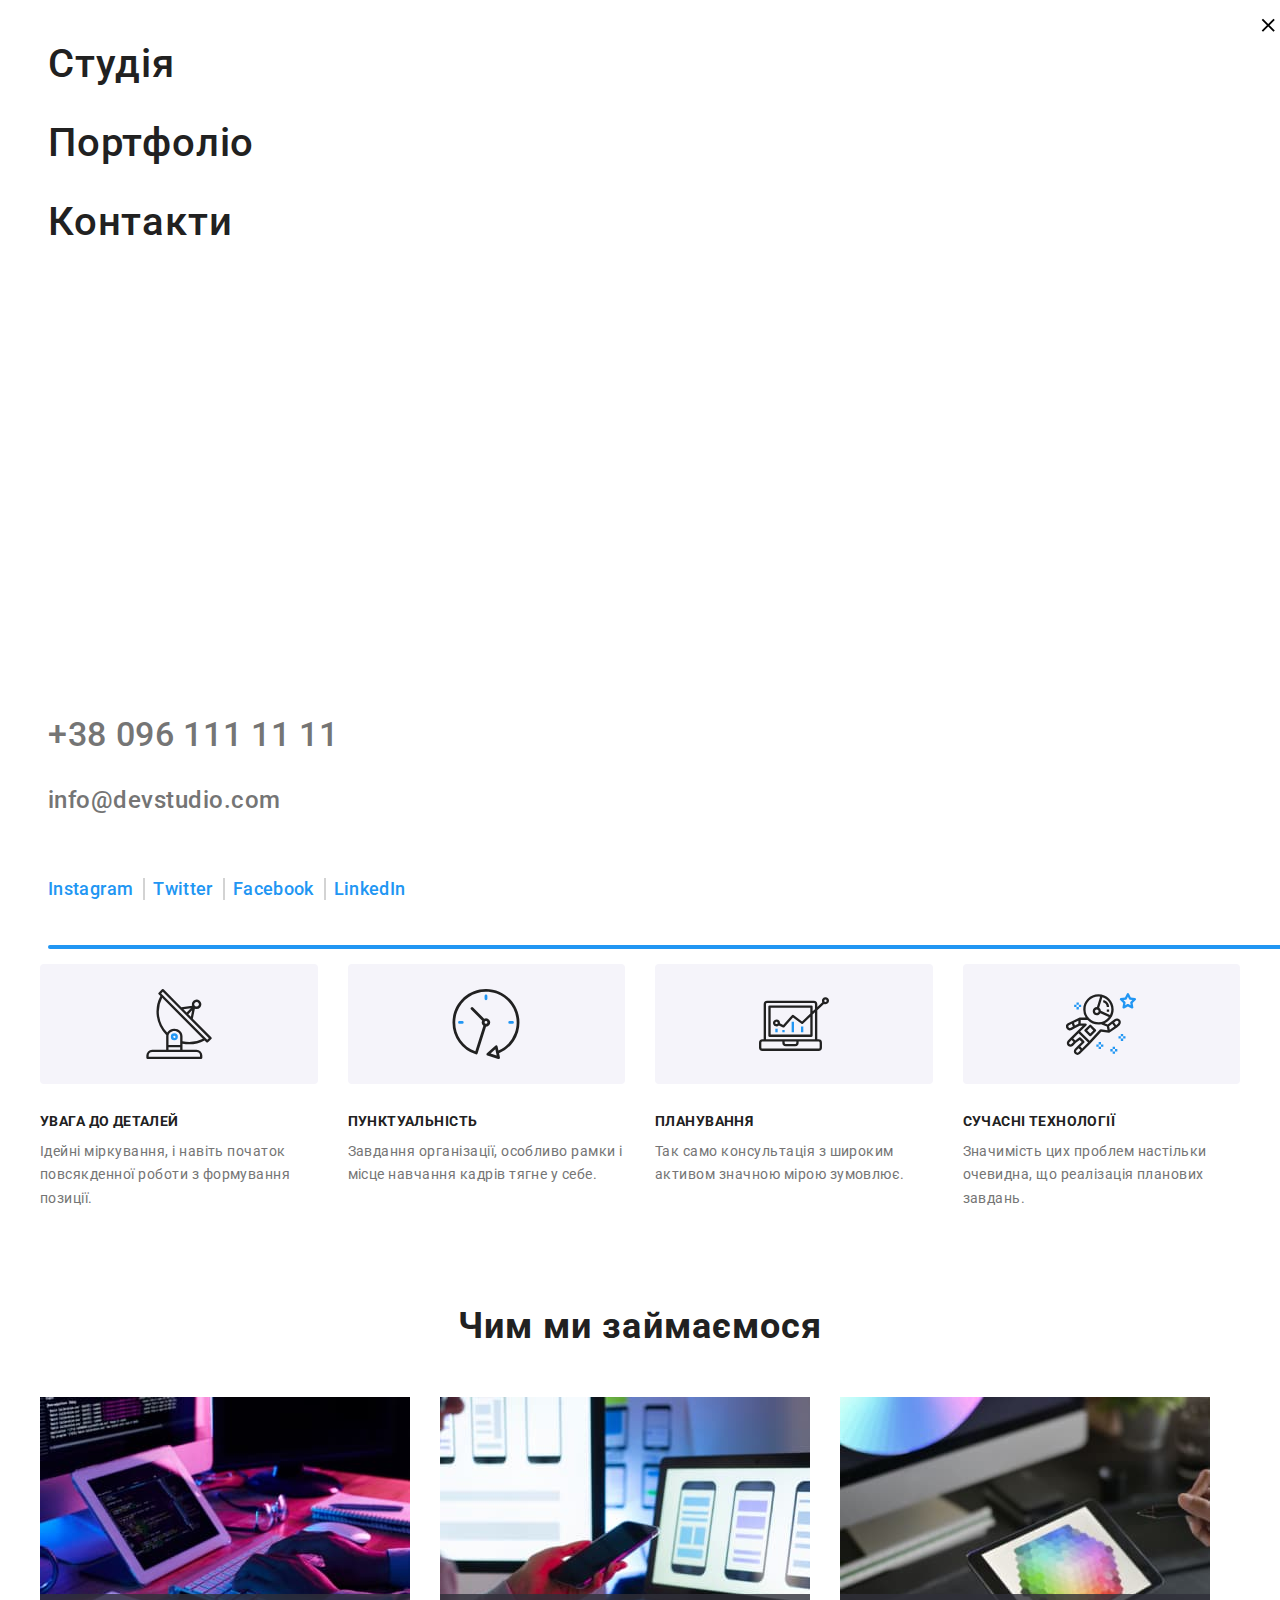
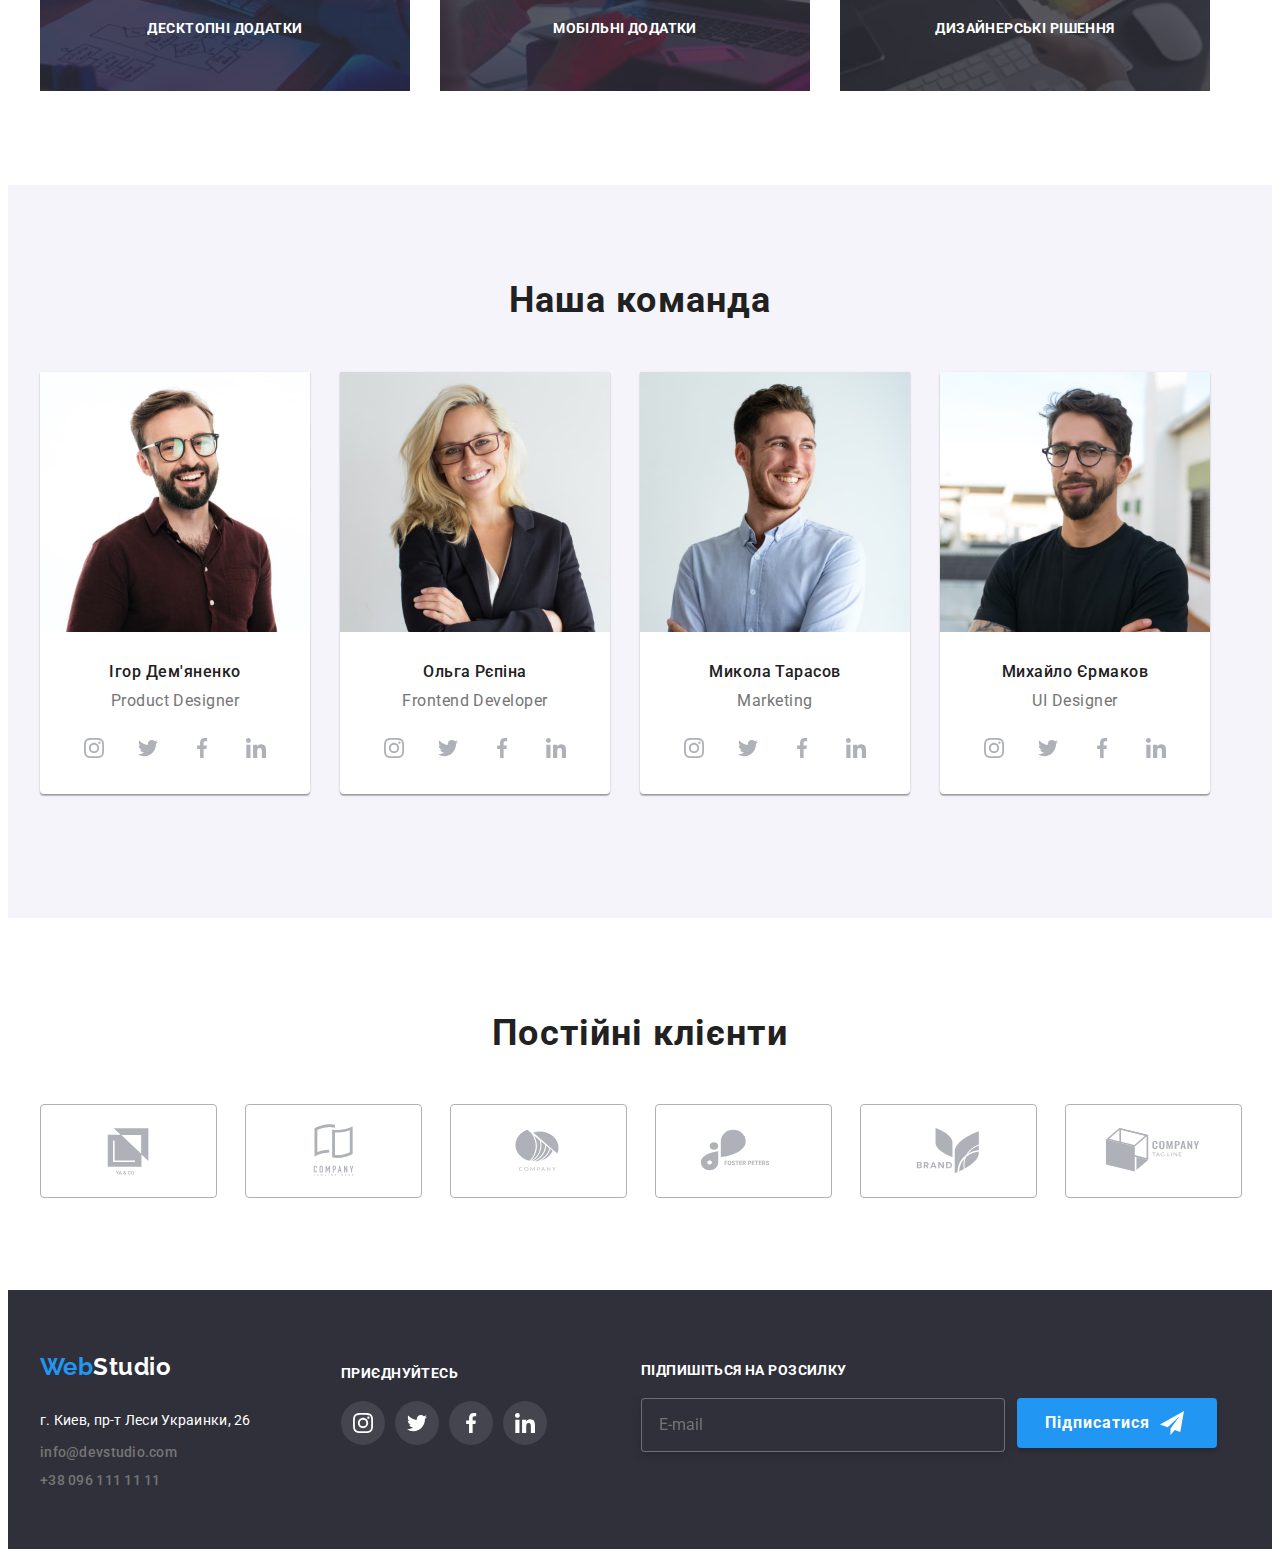
==== commit 0606382f: "mob menu button" ====
--- a/index.html
+++ b/index.html
@@ -36,24 +36,26 @@
     </div>
     <div class="mob-menu">
         <div class="mob-container">
-        <button type="button" class="menu-close"><svg class="close-icon"><use href="./images/symbol-defs — 1.svg#icon-menu">
-        </use></svg></button>
+        <div class="mob-menu__top">
+            <button type="button" class="menu-close"><svg class="close-icon"><use href="./images/symbol-defs — 1.svg#icon-close_40px">
+            </use></svg></button>
         <ul class="mob-site_nav">
             <li class="mob__navigation"><a href="./index.html" class="mob-nav__link current">Студія</a></li>
             <li class="mob__navigation"><a href="./portfolio.html" class="mob-nav__link">Портфоліо</a></li>
             <li class="mob__navigation"><a href="#" class="mob-nav__link">Контакти</a></li>
-        </ul>
+        </ul></div>
+        <div class="mob-menu__bottom">
         <ul class="mob-auth_nav">
             <li><a href="tel:+380961111111" class="mob-contact__tel link">+38 096 111 11 11</a></li>
             <li><a href="mailto:info@devstudio.com" class="mob-contact_link">
                  info@devstudio.com</a></li>
         </ul>
         <ul class="mob-soc_list">
-            <li><a class="mob-soc_link link" href="" target="_blank" rel="noopener noreferrer nofollow">Instagram</a></li>
-            <li><a class="mob-soc_link link" href="" target="_blank" rel="noopener noreferrer nofollow">Twitter</a></li>
-            <li><a class="mob-soc_link link" href="" target="_blank" rel="noopener noreferrer nofollow">Facebook</a></li>
-            <li><a class="mob-soc_link link" href="" target="_blank" rel="noopener noreferrer nofollow">LinkedIn</a></li>
-        </ul>
+            <li class="mob-li"><a class="mob-soc_link link" href="" target="_blank" rel="noopener noreferrer nofollow">Instagram</a></li>
+            <li class="mob-li"><a class="mob-soc_link link" href="" target="_blank" rel="noopener noreferrer nofollow">Twitter</a></li>
+            <li class="mob-li"><a class="mob-soc_link link" href="" target="_blank" rel="noopener noreferrer nofollow">Facebook</a></li>
+            <li class="mob-li"><a class="mob-soc_link link" href="" target="_blank" rel="noopener noreferrer nofollow">LinkedIn</a></li>
+        </ul></div>
     </div>
     </div>
         </header>
--- a/css/main.min.css
+++ b/css/main.min.css
@@ -1,2 +1,2 @@
-.logo{text-decoration:none;padding-right:93px}@media screen and (min-width: 480px){.logo{padding-top:16px;padding-bottom:16px;padding-right:276px}}.accent{color:var(--accent-color)}.accent__studio{color:var(--black)}.accent,.accent__studio{font-family:Raleway;font-weight:700;font-size:24px;line-height:1.19;padding-top:24px;padding-bottom:25px}.header{background-color:var(--background);display:-webkit-box;display:-ms-flexbox;display:flex;border-bottom:1px solid #ECECEC}.header-navigation{display:-webkit-box;display:-ms-flexbox;display:flex;-webkit-box-align:center;-ms-flex-align:center;align-items:center}.header__container{display:-webkit-box;display:-ms-flexbox;display:flex;-webkit-box-align:center;-ms-flex-align:center;align-items:center}.site-nav{-webkit-box-pack:justify;-ms-flex-pack:justify;justify-content:space-between;display:none}.site-nav .site-nav__link{color:var(--title-text-color);font-weight:500;font-size:14px;line-height:1.14;letter-spacing:0.02em;text-decoration:none;display:block;-webkit-transition:color 250ms cubic-bezier(0.4, 0, 0.2, 1);transition:color 250ms cubic-bezier(0.4, 0, 0.2, 1)}.site-nav .site-nav__link:hover,.site-nav .site-nav__link:focus{color:var(--accent-color)}.site-nav__navigation{margin-left:50px;position:relative}.site-nav__navigation:first-child{margin-left:0}.current::after{content:"";position:absolute;display:block;width:100%;height:4px;bottom:-1px;border-radius:2px;background-color:var(--accent-color)}.site-nav .current{color:#2196F3}.auth-nav{margin-left:auto;display:none}.site-nav__link,.auth-nav__link{padding-top:32px;padding-bottom:32px;-webkit-transition:color 250ms cubic-bezier(0.4, 0, 0.2, 1);transition:color 250ms cubic-bezier(0.4, 0, 0.2, 1)}.auth-nav__tel{margin-left:50px}.auth-nav__link,.link{color:var(--primary-text-color);font-weight:500;font-size:14px;line-height:1.14;letter-spacing:0.02em;text-decoration:none;-webkit-transition:color 250ms cubic-bezier(0.4, 0, 0.2, 1);transition:color 250ms cubic-bezier(0.4, 0, 0.2, 1)}.auth-nav__link:hover,.auth-nav__link:focus,.link:hover,.link:focus{color:var(--accent-color)}.site-nav__link,.auth-nav__link{color:var(--primary-text-color)}.icon-tel{width:10px;height:16px}.icon-mail{width:16px;height:12px}.auth-nav__icon{fill:currentColor;vertical-align:middle;margin-right:10px}.auth-nav__icon:focus,.auth-nav__icon:hover{color:var(--accent-color)}.menu-open{width:40px;height:40px;background-color:transparent;padding:0;border:none;display:-webkit-box;display:-ms-flexbox;display:flex}.open-icon{width:40px;height:40px}.mob-menu{width:100vw;height:100vh;background-color:#fff;top:0;position:fixed;z-index:1;padding-bottom:48px}.mob-container{padding-left:40px}.menu-close{width:40px;height:40px;background-color:transparent;border:5px black;display:-webkit-box;display:-ms-flexbox;display:flex;margin-left:auto;-webkit-box-pack:center;-ms-flex-pack:center;justify-content:center;-webkit-box-align:center;-ms-flex-align:center;align-items:center;padding-top:10px}.close-icon{width:40px;height:40px}.mob-nav__link{font-family:'Roboto';font-style:normal;font-weight:500;font-size:40px;line-height:calc(47 / 40);letter-spacing:0.02em;color:#212121;text-decoration:none}.mob__navigation:not(:last-child){margin-bottom:32px}.mob-contact__tel{font-family:'Roboto';font-style:normal;font-weight:500;font-size:34px;line-height:calc(40 / 34);letter-spacing:0.02em;color:#2196F3}.mob-contact_link{font-family:'Roboto';font-style:normal;font-weight:500;font-size:24px;line-height:calc(28 / 24);letter-spacing:0.02em;text-decoration:none;color:#757575}.mob-soc_list{display:-webkit-box;display:-ms-flexbox;display:flex}.footer{display:block;background-color:var(--color-text);padding-top:60px;padding-bottom:60px}@media screen and (min-width: 768px){.footer{padding-top:0;padding-bottom:60px}}@media screen and (min-width: 1200px){.footer{padding-top:0;padding-bottom:60px}}.footer__list{display:block}.list-link{-webkit-box-pack:center;-ms-flex-pack:center;justify-content:center}@media screen and (min-width: 768px){.list-link{width:231px}}.address{margin-top:28px;-webkit-transition:color 250ms cubic-bezier(0.4, 0, 0.2, 1);transition:color 250ms cubic-bezier(0.4, 0, 0.2, 1)}.address .link:hover,.address .link:focus{color:var(--accent-color)}.address .maps{color:var(--background);font-weight:400;font-size:14px;line-height:1.71;font-style:normal;text-decoration:none;-webkit-transition:color 250ms cubic-bezier(0.4, 0, 0.2, 1);transition:color 250ms cubic-bezier(0.4, 0, 0.2, 1)}.link__telf .link__mail{color:var(--color);font-weight:400;font-size:14px;line-height:1.71;text-decoration:none;font-style:normal}.link__telf,.link__mail{color:var(--primary-text-color);font-weight:500;font-size:14px;line-height:1.14;letter-spacing:0.02em;text-decoration:none}.list-link,.link__mail,.link__telf,.maps{margin:0;padding:0}.list-link{margin-bottom:9px}.list-link:last-child{margin-bottom:0}.logo__footer,.accent__footer{padding:0}@media screen and (min-width: 1200px){.footer__div{display:-webkit-box;display:-ms-flexbox;display:flex;-webkit-box-align:baseline;-ms-flex-align:baseline;align-items:baseline}}.footer .accent__studio{color:var(--background)}.social-title{color:var(--background);font-family:'Roboto';font-style:normal;font-weight:700;font-size:14px;line-height:16px;letter-spacing:0.03em;margin-bottom:20px;text-transform:uppercase}.footer-social{text-align:center;margin-top:60px;margin-bottom:60px}@media screen and (min-width: 768px){.footer-social{margin:0;padding-top:65px}}@media screen and (min-width: 1200px){.footer-social{padding-top:72px;margin-left:70px;text-align:left}}.footer-soc{display:-webkit-box;display:-ms-flexbox;display:flex;-webkit-box-pack:center;-ms-flex-pack:center;justify-content:center;gap:10px}.footer-soc__list{width:44px;height:44px}.footer-soc__link{width:100%;height:100%;background:rgba(255,255,255,0.1);border-radius:50%;display:-webkit-box;display:-ms-flexbox;display:flex;-webkit-box-align:center;-ms-flex-align:center;align-items:center;-webkit-box-pack:center;-ms-flex-pack:center;justify-content:center;-webkit-transition:background-color 250ms cubic-bezier(0.4, 0, 0.2, 1);transition:background-color 250ms cubic-bezier(0.4, 0, 0.2, 1)}.footer-soc__link:hover,.footer-soc__link:focus{background-color:var(--accent-color)}.footer-soc__icon{width:20px;height:20px;fill:var(--background)}.subscription__title{color:var(--background);font-family:'Roboto';font-style:normal;font-weight:700;font-size:14px;line-height:16px;letter-spacing:0.03em;margin-bottom:20px;text-transform:uppercase;text-align:center}@media screen and (min-width: 1200px){.subscription__title{text-align:left}}.form-inpute{width:100%;height:50px;background:#2F303A;border:1px solid rgba(255,255,255,0.3);-webkit-filter:drop-shadow(0px 4px 4px rgba(0,0,0,0.15));filter:drop-shadow(0px 4px 4px rgba(0,0,0,0.15));border-radius:4px;font-family:'Roboto';font-style:normal;font-weight:400;font-size:16px;line-height:20px;margin-bottom:20px;color:rgba(255,255,255,0.6)}.form-inpute::-webkit-input-placeholder{padding:15px}.form-inpute:-ms-input-placeholder{padding:15px}.form-inpute::-ms-input-placeholder{padding:15px}.form-inpute::placeholder{padding:15px}@media screen and (min-width: 768px){.form-inpute{width:450px}}@media screen and (min-width: 1200px){.form-inpute{width:358px;height:50px;margin-bottom:0}}.subscription__form{display:block;text-align:center}@media screen and (min-width: 1200px){.subscription__form{display:-webkit-box;display:-ms-flexbox;display:flex;gap:12px}}.footer-subscription{display:block;-webkit-box-align:center;-ms-flex-align:center;align-items:center}@media screen and (min-width: 768px){.footer-subscription{margin-top:60px}}@media screen and (min-width: 1200px){.footer-subscription{margin-top:0;margin-left:94px;padding-top:72px}}@media screen and (min-width: 480px){.footer__address{text-align:center;-webkit-box-pack:center;-ms-flex-pack:center;justify-content:center}}@media screen and (min-width: 768px){.footer__address{display:-webkit-box;display:-ms-flexbox;display:flex}}@media screen and (min-width: 768px) and (max-width: 1199px){.address-wrap{display:block;padding-top:60px;margin-right:165px}}@media screen and (min-width: 1200px){.address-wrap{text-align:left;padding-top:60px}}.button{color:var(--title-text-color);background-color:var(--primary-white-color);font-family:Roboto}.button.primary{margin:0 auto;display:block;width:200px;height:50px;border-radius:4px;background-color:var(--accent-color);color:var(--primary-white-color);cursor:pointer;font-weight:700;font-size:16px;line-height:1.88;letter-spacing:0.06em;font-family:Roboto;border:none;-webkit-transition:background-color 250ms cubic-bezier(0.4, 0, 0.2, 1);transition:background-color 250ms cubic-bezier(0.4, 0, 0.2, 1)}.button.primary:hover,.button.primary:focus{background-color:var(--button-color)}.button-secondary{padding:6px 22px;border-radius:4px;color:var(--title-text-color);background-color:var(--primary-white-color);cursor:pointer;font-family:'Roboto';font-weight:500;font-size:16px;line-height:1.63;text-align:center;border:none;-webkit-transition:color 250ms cubic-bezier(0.4, 0, 0.2, 1),background-color 250ms cubic-bezier(0.4, 0, 0.2, 1),-webkit-box-shadow 250ms cubic-bezier(0.4, 0, 0.2, 1);transition:color 250ms cubic-bezier(0.4, 0, 0.2, 1),background-color 250ms cubic-bezier(0.4, 0, 0.2, 1),-webkit-box-shadow 250ms cubic-bezier(0.4, 0, 0.2, 1);transition:color 250ms cubic-bezier(0.4, 0, 0.2, 1),background-color 250ms cubic-bezier(0.4, 0, 0.2, 1),box-shadow 250ms cubic-bezier(0.4, 0, 0.2, 1);transition:color 250ms cubic-bezier(0.4, 0, 0.2, 1),background-color 250ms cubic-bezier(0.4, 0, 0.2, 1),box-shadow 250ms cubic-bezier(0.4, 0, 0.2, 1),-webkit-box-shadow 250ms cubic-bezier(0.4, 0, 0.2, 1)}.button-secondary:hover,.button-secondary:focus{background-color:var(--accent-color);font-family:'Roboto';font-style:normal;font-weight:500;font-size:16px;line-height:1.62;color:var(--background);-webkit-box-shadow:0px 3px 1px rgba(0,0,0,0.1),0px 1px 2px rgba(0,0,0,0.08),0px 2px 2px rgba(0,0,0,0.12);box-shadow:0px 3px 1px rgba(0,0,0,0.1),0px 1px 2px rgba(0,0,0,0.08),0px 2px 2px rgba(0,0,0,0.12)}.button-portfolio{margin-bottom:50px;display:-webkit-box;display:-ms-flexbox;display:flex;gap:8px;-webkit-box-pack:center;-ms-flex-pack:center;justify-content:center}.modal-button{margin:0 auto;display:block;width:200px;height:50px;border-radius:4px;background-color:var(--accent-color);color:var(--primary-white-color);cursor:pointer;font-weight:700;font-size:16px;line-height:1.88;letter-spacing:0.06em;font-family:Roboto;border:none;-webkit-transition:background-color 250ms cubic-bezier(0.4, 0, 0.2, 1);transition:background-color 250ms cubic-bezier(0.4, 0, 0.2, 1)}.modal-button:hover,.modal-button:focus{background-color:var(--button-color)}.subscription-btn{width:200px;height:50px;background:#2196F3;cursor:pointer;padding:10px 28px;-webkit-box-shadow:0px 4px 4px rgba(0,0,0,0.15);box-shadow:0px 4px 4px rgba(0,0,0,0.15);border-radius:4px;border:none;outline:none;font-family:'Roboto';font-style:normal;font-weight:700;font-size:16px;line-height:1.88;display:-webkit-box;display:-ms-flexbox;display:flex;-webkit-box-align:center;-ms-flex-align:center;align-items:center;text-align:center;letter-spacing:0.06em;color:#FFFFFF;gap:10px;margin:0 auto;-webkit-transition:background-color 250ms cubic-bezier(0.4, 0, 0.2, 1);transition:background-color 250ms cubic-bezier(0.4, 0, 0.2, 1)}.subscription-btn:hover,.subscription-btn:focus{background-color:var(--button-color)}.backdrop{width:100%;height:100%;background-color:rgba(0,0,0,0.2);position:fixed;top:0;-webkit-transition:opacity 250ms cubic-bezier(0.4, 0, 0.2, 1),visibility 250ms cubic-bezier(0.4, 0, 0.2, 1);transition:opacity 250ms cubic-bezier(0.4, 0, 0.2, 1),visibility 250ms cubic-bezier(0.4, 0, 0.2, 1)}.modal{width:528px;height:581px;background-color:var(--background);-webkit-box-shadow:0px 1px 3px rgba(0,0,0,0.12),0px 1px 1px rgba(0,0,0,0.14),0px 2px 1px rgba(0,0,0,0.2);box-shadow:0px 1px 3px rgba(0,0,0,0.12),0px 1px 1px rgba(0,0,0,0.14),0px 2px 1px rgba(0,0,0,0.2);border-radius:4px;position:absolute;top:50%;left:50%;-webkit-transform:translate(-50%, -50%);transform:translate(-50%, -50%);padding:40px}.modal-close{width:30px;height:30px;background-color:var(--background);border:1px solid rgba(0,0,0,0.1);border-radius:50%;position:absolute;top:8px;right:8px;display:-webkit-box;display:-ms-flexbox;display:flex;-webkit-box-align:center;-ms-flex-align:center;align-items:center;-webkit-box-pack:center;-ms-flex-pack:center;justify-content:center;cursor:pointer}.modal-close:hover+.modal-close-icon{fill:var(--accent-color)}.modal-close-icon{-webkit-transition:fill 250ms cubic-bezier(0.4, 0, 0.2, 1);transition:fill 250ms cubic-bezier(0.4, 0, 0.2, 1)}.modal-close-icon:hover{fill:var(--accent-color)}.modal-title{font-family:'Roboto';font-style:normal;font-weight:700;font-size:20px;line-height:23px;text-align:center;color:#212121;margin-bottom:12px}.modal-input{width:100%;height:40px;border:1px solid rgba(33,33,33,0.2);border-radius:4px;outline:transparent;padding-left:42px;margin-bottom:10px;-webkit-transition:border-color 250ms cubic-bezier(0.4, 0, 0.2, 1),fill 250ms cubic-bezier(0.4, 0, 0.2, 1);transition:border-color 250ms cubic-bezier(0.4, 0, 0.2, 1),fill 250ms cubic-bezier(0.4, 0, 0.2, 1)}.modal-input:focus{border-color:var(--accent-color)}.input-wrap{position:relative}.modal-input-icon{position:absolute;left:12px;top:50%;-webkit-transform:translateY(-75%);transform:translateY(-75%)}.modal-input:focus+.modal-input-icon{fill:var(--accent-color)}.input-label{display:block;margin-bottom:4px}.modal-coment{display:block;margin-bottom:4px}.modal-coment-text{width:100%;height:120px;border:1px solid rgba(33,33,33,0.2);border-radius:4px;outline:none;resize:none;padding:12px 16px;-webkit-transition:border-color 250ms cubic-bezier(0.4, 0, 0.2, 1);transition:border-color 250ms cubic-bezier(0.4, 0, 0.2, 1)}.modal-coment-text:focus{border-color:var(--accent-color)}.modal-coment-text::-webkit-input-placeholder{font-family:'Roboto';font-style:normal;font-weight:400;font-size:12px;line-height:14px;letter-spacing:0.01em;color:rgba(117,117,117,0.5)}.modal-coment-text:-ms-input-placeholder{font-family:'Roboto';font-style:normal;font-weight:400;font-size:12px;line-height:14px;letter-spacing:0.01em;color:rgba(117,117,117,0.5)}.modal-coment-text::-ms-input-placeholder{font-family:'Roboto';font-style:normal;font-weight:400;font-size:12px;line-height:14px;letter-spacing:0.01em;color:rgba(117,117,117,0.5)}.modal-coment-text::placeholder{font-family:'Roboto';font-style:normal;font-weight:400;font-size:12px;line-height:14px;letter-spacing:0.01em;color:rgba(117,117,117,0.5)}.privacy-text{display:-webkit-box;display:-ms-flexbox;display:flex;-webkit-box-align:center;-ms-flex-align:center;align-items:center;-webkit-box-pack:center;-ms-flex-pack:center;justify-content:center;font-weight:400;font-size:14px;line-height:1.71;letter-spacing:0.03em}.privacy-link{color:var(--accent-color);text-decoration:underline;margin-left:5px}.privacy-text span{width:16px;height:15px;border:2px solid #212121;border-radius:3px;margin-right:7px;display:-webkit-box;display:-ms-flexbox;display:flex;-webkit-box-align:center;-ms-flex-align:center;align-items:center;-webkit-box-pack:center;-ms-flex-pack:center;justify-content:center;fill:transparent}.input-check:checked+.privacy-text span{background-color:var(--accent-color);border-color:transparent;fill:var(--background);-webkit-transition:border-color 250ms cubic-bezier(0.4, 0, 0.2, 1);transition:border-color 250ms cubic-bezier(0.4, 0, 0.2, 1)}.checkbox-div{display:-webkit-box;display:-ms-flexbox;display:flex;-webkit-box-pack:center;-ms-flex-pack:center;justify-content:center;margin-top:20px;margin-bottom:30px}.input-check{-webkit-appearance:none;-moz-appearance:none;appearance:none}.input-check:focus+.privacy-text span{border-color:var(--accent-color)}.input-label,.modal-coment{font-family:'Roboto';font-style:normal;font-weight:400;font-size:12px;line-height:14px;letter-spacing:0.01em;color:#757575}.container{width:100%;padding-left:15px;padding-right:15px;margin-left:auto;margin-right:auto}@media screen and (min-width: 480px){.container{width:480px}}@media screen and (min-width: 768px){.container{width:768px}}@media screen and (min-width: 1200px){.container{width:1200px}}.team-soc-link{width:100%;height:100%;border-radius:50%;display:-webkit-box;display:-ms-flexbox;display:flex;-webkit-box-align:center;-ms-flex-align:center;align-items:center;-webkit-box-pack:center;-ms-flex-pack:center;justify-content:center;-webkit-transition:background-color 250ms cubic-bezier(0.4, 0, 0.2, 1);transition:background-color 250ms cubic-bezier(0.4, 0, 0.2, 1)}.team-soc-link:hover,.team-soc-link:focus{background-color:var(--accent-color)}.team-soc-icon{fill:#AFB1B8;-webkit-transition:fill 250ms cubic-bezier(0.4, 0, 0.2, 1);transition:fill 250ms cubic-bezier(0.4, 0, 0.2, 1)}.team-soc-link:hover .team-soc-icon,.team-soc-link:focus .team-soc-icon{fill:#FFFFFF}@media screen and (min-width: 768px){.features{display:-webkit-box;display:-ms-flexbox;display:flex;-ms-flex-wrap:wrap;flex-wrap:wrap;gap:30px}}.features .title{color:var(--title-text-color);font-weight:700;font-size:14px;line-height:1.14;letter-spacing:0.03em;text-transform:uppercase;text-align:center}@media screen and (min-width: 768px){.features .title{text-align:left}}@media screen and (min-width: 1200px){.icons-div{width:270px;height:120px;margin-bottom:30px;background:#F5F4FA;border-radius:4px;display:-webkit-box;display:-ms-flexbox;display:flex;-webkit-box-align:center;-ms-flex-align:center;align-items:center;-webkit-box-pack:center;-ms-flex-pack:center;justify-content:center}}.icons-div{width:450px;height:120px;margin-bottom:30px;background:#F5F4FA;border-radius:4px;-webkit-box-align:center;-ms-flex-align:center;align-items:center;-webkit-box-pack:center;-ms-flex-pack:center;justify-content:center;display:-webkit-box;display:-ms-flexbox;display:flex}.icons-div{width:100%}.title-li{width:100%}@media screen and (min-width: 768px){.title-li{width:calc((100% - 30px) / 2)}}@media screen and (min-width: 1200px){.title-li{width:calc((100% - 90px) / 4)}}.title-icon{width:70px;height:70px;display:-webkit-box;display:-ms-flexbox;display:flex;-webkit-box-align:center;-ms-flex-align:center;align-items:center;-webkit-box-pack:center;-ms-flex-pack:center;justify-content:center}.hero{padding-top:118px;background-color:#C4C4C4;max-width:100%;height:400px;margin-left:auto;margin-right:auto;background-image:-webkit-gradient(linear, left top, right top, from(rgba(47,48,58,0.4)), to(rgba(47,48,58,0.4))),url(../../images/heromob-x1.jpg);background-image:linear-gradient(to right, rgba(47,48,58,0.4), rgba(47,48,58,0.4)),url(../../images/heromob-x1.jpg);background-repeat:repeat;background-position:center;background-size:cover}@media (min-device-pixel-ratio: 2), (-webkit-min-device-pixel-ratio: 2), (min-resolution: 192dpi), (min-resolution: 2dppx){.hero{background-image:-webkit-gradient(linear, left top, right top, from(rgba(47,48,58,0.4)), to(rgba(47,48,58,0.4))),url(../../images/heromob-x2.jpg);background-image:linear-gradient(to right, rgba(47,48,58,0.4), rgba(47,48,58,0.4)),url(../../images/heromob-x2.jpg)}}@media screen and (min-width: 481px){.hero{padding-top:118px;background-image:-webkit-gradient(linear, left top, right top, from(rgba(47,48,58,0.4)), to(rgba(47,48,58,0.4))),url(../../images/herotab-x1.jpg);background-image:linear-gradient(to right, rgba(47,48,58,0.4), rgba(47,48,58,0.4)),url(../../images/herotab-x1.jpg)}}@media screen and (min-width: 481px) and (min-device-pixel-ratio: 2), screen and (min-width: 481px) and (-webkit-min-device-pixel-ratio: 2), screen and (min-width: 481px) and (min-resolution: 192dpi), screen and (min-width: 481px) and (min-resolution: 2dppx){.hero{background-image:-webkit-gradient(linear, left top, right top, from(rgba(47,48,58,0.4)), to(rgba(47,48,58,0.4))),url(../../images/herotab-x2.jpg);background-image:linear-gradient(to right, rgba(47,48,58,0.4), rgba(47,48,58,0.4)),url(../../images/herotab-x2.jpg)}}@media screen and (min-width: 769px){.hero{padding-top:200px;padding-left:60px;height:600px;max-width:1600px;background-image:-webkit-gradient(linear, left top, right top, from(rgba(47,48,58,0.4)), to(rgba(47,48,58,0.4))),url(../../images/img33.jpg);background-image:linear-gradient(to right, rgba(47,48,58,0.4), rgba(47,48,58,0.4)),url(../../images/img33.jpg)}}@media (min-device-pixel-ratio: 2), (-webkit-min-device-pixel-ratio: 2), (min-resolution: 192dpi), (min-resolution: 2dppx){.hero{background-image:-webkit-gradient(linear, left top, right top, from(rgba(47,48,58,0.4)), to(rgba(47,48,58,0.4))),url(../../images/herodeskt-x2.jpg);background-image:linear-gradient(to right, rgba(47,48,58,0.4), rgba(47,48,58,0.4)),url(../../images/herodeskt-x2.jpg)}}.hero .hero__title{color:var(--background);font-weight:900;font-size:26px;line-height:1.62;text-align:center;letter-spacing:0.06em;text-transform:uppercase}@media screen and (min-width: 1200px){.hero .hero__title{font-size:44px;line-height:1.36}}.hero__title{max-width:360px;margin:0 auto;margin-bottom:30px}@media screen and (min-width: 1200px){.hero__title{min-width:696px}}.section+.work-img{display:none;padding-top:0px}@media screen and (min-width: 1200px){.section+.work-img{display:-webkit-box;display:-ms-flexbox;display:flex}}.work{display:none;gap:30px}@media screen and (min-width: 1200px){.work{display:-webkit-box;display:-ms-flexbox;display:flex}}.work-li{position:relative}.work-text-img{position:absolute;bottom:0;padding-top:27px;width:370px;height:70px;font-family:'Roboto';color:var(--background);background-color:rgba(47,48,58,0.8);font-style:normal;font-weight:700;font-size:14px;line-height:1.14;text-align:center;letter-spacing:0.03em}.section-title{margin-bottom:30px}@media screen and (min-width: 1200px){.section-title{margin-bottom:50px}}.section-title,.section-title-h{color:var(--title-text-color);font-weight:700;font-size:28px;line-height:1.17;text-align:center;letter-spacing:0.03em}@media screen and (min-width: 1200px){.section-title,.section-title-h{font-size:36px}}.section-title-h{display:none;position:absolute;white-space:nowrap;width:1px;height:1px;overflow:hidden;border:0;padding:0;clip:rect(0 0 0 0);-webkit-clip-path:inset(50%);clip-path:inset(50%);margin:-1px}.title{color:var(--title-text-color);font-style:normal;font-weight:700;font-size:14px;line-height:1.14;margin-bottom:10px}.title-p{font-style:normal;font-weight:400;font-size:14px;line-height:1.71}.team-list{width:100%}@media screen and (min-width: 768px){.team-list{display:-webkit-box;display:-ms-flexbox;display:flex;-ms-flex-wrap:wrap;flex-wrap:wrap;gap:30px}}.section-team{background-color:var(--primary-color)}.name{margin-bottom:10px;color:var(--title-text-color);font-weight:500;font-size:16px;line-height:1.19}.team{-webkit-box-align:center;-ms-flex-align:center;align-items:center;-webkit-box-pack:center;-ms-flex-pack:center;justify-content:center;background-color:var(--background);-webkit-box-shadow:0px 1px 3px rgba(0,0,0,0.12),0px 1px 1px rgba(0,0,0,0.14),0px 2px 1px rgba(0,0,0,0.2);box-shadow:0px 1px 3px rgba(0,0,0,0.12),0px 1px 1px rgba(0,0,0,0.14),0px 2px 1px rgba(0,0,0,0.2);border-radius:0px 0px 4px 4px;margin-bottom:30px}@media screen and (min-width: 768px){.team{max-width:354px}}@media screen and (min-width: 1200px){.team{max-width:270px}}.team-text{margin-bottom:16px}.team-li{text-align:center;padding-top:30px;padding-bottom:24px}.team-soc{display:-webkit-box;display:-ms-flexbox;display:flex;-webkit-box-pack:center;-ms-flex-pack:center;justify-content:center;gap:10px}.team-soc-list{width:44px;height:44px}@media screen and (min-width: 480px){.clients{display:-webkit-box;display:-ms-flexbox;display:flex;-ms-flex-wrap:wrap;flex-wrap:wrap;-webkit-box-pack:center;-ms-flex-pack:center;justify-content:center;gap:30px}}.clients-list{width:100%}@media screen and (min-width: 480px){.clients-list{width:calc((100% - 30px) / 2)}}@media screen and (min-width: 768px){.clients-list{width:calc((100% - 60px) / 3);height:92px}}@media screen and (min-width: 1200px){.clients-list{width:calc((100% - 150px) / 6)}}.clients-link{width:100%;height:100%;border:1px solid #AFB1B8;border-radius:4px;display:-webkit-box;display:-ms-flexbox;display:flex;-webkit-box-align:center;-ms-flex-align:center;align-items:center;-webkit-box-pack:center;-ms-flex-pack:center;justify-content:center;-webkit-transition:border 250ms cubic-bezier(0.4, 0, 0.2, 1);transition:border 250ms cubic-bezier(0.4, 0, 0.2, 1)}.clients-link:hover,.clients-link:hover{border:1px solid var(--accent-color)}.clients-icon{width:106px;height:60px;fill:#AFB1B8;-webkit-transition:fill 250ms cubic-bezier(0.4, 0, 0.2, 1);transition:fill 250ms cubic-bezier(0.4, 0, 0.2, 1)}.clients-link:hover .clients-icon,.clients-link:focus .clients-icon{fill:var(--accent-color)}.portfolio{color:var(--title-text-color);font-weight:700;font-size:18px;line-height:2;letter-spacing:0.06em;margin-bottom:4px}.project-link{display:block;text-decoration:none;color:var(--primary-text-color);-webkit-transition:-webkit-box-shadow 250ms cubic-bezier(0.4, 0, 0.2, 1);transition:-webkit-box-shadow 250ms cubic-bezier(0.4, 0, 0.2, 1);transition:box-shadow 250ms cubic-bezier(0.4, 0, 0.2, 1);transition:box-shadow 250ms cubic-bezier(0.4, 0, 0.2, 1), -webkit-box-shadow 250ms cubic-bezier(0.4, 0, 0.2, 1)}.project-link:hover,.project-link:focus{-webkit-box-shadow:0px 1px 1px rgba(0,0,0,0.12),0px 4px 4px rgba(0,0,0,0.06),1px 4px 6px rgba(0,0,0,0.16);box-shadow:0px 1px 1px rgba(0,0,0,0.12),0px 4px 4px rgba(0,0,0,0.06),1px 4px 6px rgba(0,0,0,0.16)}.work-list{display:-webkit-box;display:-ms-flexbox;display:flex;-ms-flex-wrap:wrap;flex-wrap:wrap;gap:30px}.project-team{border:1px solid #EEEEEE}.project-team{border-top:0;padding-top:20px;padding-bottom:20px;padding-left:24px;padding-right:24px}.team-text-wrap{position:relative;overflow:hidden}.team-text-portfolio{position:absolute;top:0;color:var(--background);font-family:'Roboto';font-style:normal;font-weight:400;font-size:18px;line-height:1.56;background-color:rgba(33,150,243,0.9);height:100%;padding:63px 24px 63px 24px;-webkit-transform:translateY(100%);transform:translateY(100%);-webkit-transition:-webkit-transform 250ms cubic-bezier(0.4, 0, 0.2, 1);transition:-webkit-transform 250ms cubic-bezier(0.4, 0, 0.2, 1);transition:transform 250ms cubic-bezier(0.4, 0, 0.2, 1);transition:transform 250ms cubic-bezier(0.4, 0, 0.2, 1), -webkit-transform 250ms cubic-bezier(0.4, 0, 0.2, 1)}.project:hover .team-text-portfolio{-webkit-transform:translateY(0);transform:translateY(0);-webkit-transition:-webkit-transform 250ms cubic-bezier(0.4, 0, 0.2, 1);transition:-webkit-transform 250ms cubic-bezier(0.4, 0, 0.2, 1);transition:transform 250ms cubic-bezier(0.4, 0, 0.2, 1);transition:transform 250ms cubic-bezier(0.4, 0, 0.2, 1), -webkit-transform 250ms cubic-bezier(0.4, 0, 0.2, 1)}p,h1,h2,h3,h4,h5,h6{margin:0}ul,ol{margin:0;padding-left:0}button{cursor:pointer}address{font-style:normal}img{display:block;max-width:100%;height:auto}ul{list-style:none}body{background-color:var(--background);color:var(--primary-text-color);font-family:Roboto, sans-serif;letter-spacing:0.03em}:root{--primary-text-color: #757575;--title-text-color: #212121;--accent-color: #2196F3;--primary-white-color:hsl(250, 37%, 97%);--background:#FFFFFF;--black:#000000;--color-text: #2F303A;--primary-color:#F5F4FA;--button-color:#188CE8;--color:rgba(255, 255, 255, 0.6)}.is-hidden{opacity:0;visibility:hidden;pointer-events:none}.section{padding-top:60px;padding-bottom:60px}@media screen and (min-width: 1200px){.section{padding-top:94px;padding-bottom:94px}}
+.logo{text-decoration:none;padding-right:93px}@media screen and (min-width: 480px){.logo{padding-top:16px;padding-bottom:16px;padding-right:276px}}.accent{color:var(--accent-color)}.accent__studio{color:var(--black)}.accent,.accent__studio{font-family:Raleway;font-weight:700;font-size:24px;line-height:1.19;padding-top:24px;padding-bottom:25px}.header{background-color:var(--background);display:-webkit-box;display:-ms-flexbox;display:flex;border-bottom:1px solid #ECECEC}.header-navigation{display:-webkit-box;display:-ms-flexbox;display:flex;-webkit-box-align:center;-ms-flex-align:center;align-items:center}.header__container{display:-webkit-box;display:-ms-flexbox;display:flex;-webkit-box-align:center;-ms-flex-align:center;align-items:center}.site-nav{-webkit-box-pack:justify;-ms-flex-pack:justify;justify-content:space-between;display:none}.site-nav .site-nav__link{color:var(--title-text-color);font-weight:500;font-size:14px;line-height:1.14;letter-spacing:0.02em;text-decoration:none;display:block;-webkit-transition:color 250ms cubic-bezier(0.4, 0, 0.2, 1);transition:color 250ms cubic-bezier(0.4, 0, 0.2, 1)}.site-nav .site-nav__link:hover,.site-nav .site-nav__link:focus{color:var(--accent-color)}.site-nav__navigation{margin-left:50px;position:relative}.site-nav__navigation:first-child{margin-left:0}.current::after{content:"";position:absolute;display:block;width:100%;height:4px;bottom:-1px;border-radius:2px;background-color:var(--accent-color)}.site-nav .current{color:#2196F3}.auth-nav{margin-left:auto;display:none}.site-nav__link,.auth-nav__link{padding-top:32px;padding-bottom:32px;-webkit-transition:color 250ms cubic-bezier(0.4, 0, 0.2, 1);transition:color 250ms cubic-bezier(0.4, 0, 0.2, 1)}.auth-nav__tel{margin-left:50px}.auth-nav__link,.link{color:var(--primary-text-color);font-weight:500;font-size:14px;line-height:1.14;letter-spacing:0.02em;text-decoration:none;-webkit-transition:color 250ms cubic-bezier(0.4, 0, 0.2, 1);transition:color 250ms cubic-bezier(0.4, 0, 0.2, 1)}.auth-nav__link:hover,.auth-nav__link:focus,.link:hover,.link:focus{color:var(--accent-color)}.site-nav__link,.auth-nav__link{color:var(--primary-text-color)}.icon-tel{width:10px;height:16px}.icon-mail{width:16px;height:12px}.auth-nav__icon{fill:currentColor;vertical-align:middle;margin-right:10px}.auth-nav__icon:focus,.auth-nav__icon:hover{color:var(--accent-color)}.menu-open{width:40px;height:40px;background-color:transparent;padding:0;border:none;display:-webkit-box;display:-ms-flexbox;display:flex}.open-icon{width:40px;height:40px}.mob-menu{width:100vw;height:100vh;background-color:#fff;top:0;position:fixed;z-index:1;padding-bottom:48px}.mob-menu>.mob-container{height:100%;display:-webkit-box;display:-ms-flexbox;display:flex;-webkit-box-orient:vertical;-webkit-box-direction:normal;-ms-flex-direction:column;flex-direction:column;-webkit-box-pack:justify;-ms-flex-pack:justify;justify-content:space-between}.mob-container{padding-left:40px}.menu-close{width:40px;height:40px;background-color:transparent;border:5px black;display:-webkit-box;display:-ms-flexbox;display:flex;margin-left:auto;-webkit-box-pack:center;-ms-flex-pack:center;justify-content:center;-webkit-box-align:center;-ms-flex-align:center;align-items:center;padding-top:10px}.close-icon{width:40px;height:40px}.mob-nav__link{font-family:'Roboto';font-style:normal;font-weight:500;font-size:40px;line-height:calc(47 / 40);letter-spacing:0.02em;color:#212121;text-decoration:none}@media screen and (max-width: 380px){.mob-nav__link{font-size:8vw}}.mob__navigation:not(:last-child){margin-bottom:32px}.mob-contact__tel{display:block;font-family:'Roboto';font-style:normal;font-weight:500;font-size:34px;line-height:calc(40 / 34);letter-spacing:0.02em;color:#757575;margin-bottom:32px}@media screen and (max-width: 380px){.mob-contact__tel{font-size:7vw}}.mob-contact_link{font-family:'Roboto';font-style:normal;font-weight:500;font-size:24px;line-height:calc(28 / 24);letter-spacing:0.02em;text-decoration:none;color:#757575}.mob-soc_list{display:-webkit-box;display:-ms-flexbox;display:flex;gap:10px;padding-top:64px}.mob-soc_link{font-family:'Roboto';font-style:normal;font-weight:500;font-size:18px;line-height:1.22;letter-spacing:0.02em;color:#2196F3}.mob-li::before{position:absolute;content:"";left:-10px;height:22px;width:2px;background-color:rgba(33,33,33,0.2)}.mob-li:not(:first-child){margin-left:10px;position:relative}.footer{display:block;background-color:var(--color-text);padding-top:60px;padding-bottom:60px}@media screen and (min-width: 768px){.footer{padding-top:0;padding-bottom:60px}}@media screen and (min-width: 1200px){.footer{padding-top:0;padding-bottom:60px}}.footer__list{display:block}.list-link{-webkit-box-pack:center;-ms-flex-pack:center;justify-content:center}@media screen and (min-width: 768px){.list-link{width:231px}}.address{margin-top:28px;-webkit-transition:color 250ms cubic-bezier(0.4, 0, 0.2, 1);transition:color 250ms cubic-bezier(0.4, 0, 0.2, 1)}.address .link:hover,.address .link:focus{color:var(--accent-color)}.address .maps{color:var(--background);font-weight:400;font-size:14px;line-height:1.71;font-style:normal;text-decoration:none;-webkit-transition:color 250ms cubic-bezier(0.4, 0, 0.2, 1);transition:color 250ms cubic-bezier(0.4, 0, 0.2, 1)}.link__telf .link__mail{color:var(--color);font-weight:400;font-size:14px;line-height:1.71;text-decoration:none;font-style:normal}.link__telf,.link__mail{color:var(--primary-text-color);font-weight:500;font-size:14px;line-height:1.14;letter-spacing:0.02em;text-decoration:none}.list-link,.link__mail,.link__telf,.maps{margin:0;padding:0}.list-link{margin-bottom:9px}.list-link:last-child{margin-bottom:0}.logo__footer,.accent__footer{padding:0}@media screen and (min-width: 1200px){.footer__div{display:-webkit-box;display:-ms-flexbox;display:flex;-webkit-box-align:baseline;-ms-flex-align:baseline;align-items:baseline}}.footer .accent__studio{color:var(--background)}.social-title{color:var(--background);font-family:'Roboto';font-style:normal;font-weight:700;font-size:14px;line-height:16px;letter-spacing:0.03em;margin-bottom:20px;text-transform:uppercase}.footer-social{text-align:center;margin-top:60px;margin-bottom:60px}@media screen and (min-width: 768px){.footer-social{margin:0;padding-top:65px}}@media screen and (min-width: 1200px){.footer-social{padding-top:72px;margin-left:70px;text-align:left}}.footer-soc{display:-webkit-box;display:-ms-flexbox;display:flex;-webkit-box-pack:center;-ms-flex-pack:center;justify-content:center;gap:10px}.footer-soc__list{width:44px;height:44px}.footer-soc__link{width:100%;height:100%;background:rgba(255,255,255,0.1);border-radius:50%;display:-webkit-box;display:-ms-flexbox;display:flex;-webkit-box-align:center;-ms-flex-align:center;align-items:center;-webkit-box-pack:center;-ms-flex-pack:center;justify-content:center;-webkit-transition:background-color 250ms cubic-bezier(0.4, 0, 0.2, 1);transition:background-color 250ms cubic-bezier(0.4, 0, 0.2, 1)}.footer-soc__link:hover,.footer-soc__link:focus{background-color:var(--accent-color)}.footer-soc__icon{width:20px;height:20px;fill:var(--background)}.subscription__title{color:var(--background);font-family:'Roboto';font-style:normal;font-weight:700;font-size:14px;line-height:16px;letter-spacing:0.03em;margin-bottom:20px;text-transform:uppercase;text-align:center}@media screen and (min-width: 1200px){.subscription__title{text-align:left}}.form-inpute{width:100%;height:50px;background:#2F303A;border:1px solid rgba(255,255,255,0.3);-webkit-filter:drop-shadow(0px 4px 4px rgba(0,0,0,0.15));filter:drop-shadow(0px 4px 4px rgba(0,0,0,0.15));border-radius:4px;font-family:'Roboto';font-style:normal;font-weight:400;font-size:16px;line-height:20px;margin-bottom:20px;color:rgba(255,255,255,0.6)}.form-inpute::-webkit-input-placeholder{padding:15px}.form-inpute:-ms-input-placeholder{padding:15px}.form-inpute::-ms-input-placeholder{padding:15px}.form-inpute::placeholder{padding:15px}@media screen and (min-width: 768px){.form-inpute{width:450px}}@media screen and (min-width: 1200px){.form-inpute{width:358px;height:50px;margin-bottom:0}}.subscription__form{display:block;text-align:center}@media screen and (min-width: 1200px){.subscription__form{display:-webkit-box;display:-ms-flexbox;display:flex;gap:12px}}.footer-subscription{display:block;-webkit-box-align:center;-ms-flex-align:center;align-items:center}@media screen and (min-width: 768px){.footer-subscription{margin-top:60px}}@media screen and (min-width: 1200px){.footer-subscription{margin-top:0;margin-left:94px;padding-top:72px}}@media screen and (min-width: 480px){.footer__address{text-align:center;-webkit-box-pack:center;-ms-flex-pack:center;justify-content:center}}@media screen and (min-width: 768px){.footer__address{display:-webkit-box;display:-ms-flexbox;display:flex}}@media screen and (min-width: 768px) and (max-width: 1199px){.address-wrap{display:block;padding-top:60px;margin-right:165px}}@media screen and (min-width: 1200px){.address-wrap{text-align:left;padding-top:60px}}.button{color:var(--title-text-color);background-color:var(--primary-white-color);font-family:Roboto}.button.primary{margin:0 auto;display:block;width:200px;height:50px;border-radius:4px;background-color:var(--accent-color);color:var(--primary-white-color);cursor:pointer;font-weight:700;font-size:16px;line-height:1.88;letter-spacing:0.06em;font-family:Roboto;border:none;-webkit-transition:background-color 250ms cubic-bezier(0.4, 0, 0.2, 1);transition:background-color 250ms cubic-bezier(0.4, 0, 0.2, 1)}.button.primary:hover,.button.primary:focus{background-color:var(--button-color)}.button-secondary{padding:6px 22px;border-radius:4px;color:var(--title-text-color);background-color:var(--primary-white-color);cursor:pointer;font-family:'Roboto';font-weight:500;font-size:16px;line-height:1.63;text-align:center;border:none;-webkit-transition:color 250ms cubic-bezier(0.4, 0, 0.2, 1),background-color 250ms cubic-bezier(0.4, 0, 0.2, 1),-webkit-box-shadow 250ms cubic-bezier(0.4, 0, 0.2, 1);transition:color 250ms cubic-bezier(0.4, 0, 0.2, 1),background-color 250ms cubic-bezier(0.4, 0, 0.2, 1),-webkit-box-shadow 250ms cubic-bezier(0.4, 0, 0.2, 1);transition:color 250ms cubic-bezier(0.4, 0, 0.2, 1),background-color 250ms cubic-bezier(0.4, 0, 0.2, 1),box-shadow 250ms cubic-bezier(0.4, 0, 0.2, 1);transition:color 250ms cubic-bezier(0.4, 0, 0.2, 1),background-color 250ms cubic-bezier(0.4, 0, 0.2, 1),box-shadow 250ms cubic-bezier(0.4, 0, 0.2, 1),-webkit-box-shadow 250ms cubic-bezier(0.4, 0, 0.2, 1)}.button-secondary:hover,.button-secondary:focus{background-color:var(--accent-color);font-family:'Roboto';font-style:normal;font-weight:500;font-size:16px;line-height:1.62;color:var(--background);-webkit-box-shadow:0px 3px 1px rgba(0,0,0,0.1),0px 1px 2px rgba(0,0,0,0.08),0px 2px 2px rgba(0,0,0,0.12);box-shadow:0px 3px 1px rgba(0,0,0,0.1),0px 1px 2px rgba(0,0,0,0.08),0px 2px 2px rgba(0,0,0,0.12)}.button-portfolio{margin-bottom:50px;display:-webkit-box;display:-ms-flexbox;display:flex;gap:8px;-webkit-box-pack:center;-ms-flex-pack:center;justify-content:center}.modal-button{margin:0 auto;display:block;width:200px;height:50px;border-radius:4px;background-color:var(--accent-color);color:var(--primary-white-color);cursor:pointer;font-weight:700;font-size:16px;line-height:1.88;letter-spacing:0.06em;font-family:Roboto;border:none;-webkit-transition:background-color 250ms cubic-bezier(0.4, 0, 0.2, 1);transition:background-color 250ms cubic-bezier(0.4, 0, 0.2, 1)}.modal-button:hover,.modal-button:focus{background-color:var(--button-color)}.subscription-btn{width:200px;height:50px;background:#2196F3;cursor:pointer;padding:10px 28px;-webkit-box-shadow:0px 4px 4px rgba(0,0,0,0.15);box-shadow:0px 4px 4px rgba(0,0,0,0.15);border-radius:4px;border:none;outline:none;font-family:'Roboto';font-style:normal;font-weight:700;font-size:16px;line-height:1.88;display:-webkit-box;display:-ms-flexbox;display:flex;-webkit-box-align:center;-ms-flex-align:center;align-items:center;text-align:center;letter-spacing:0.06em;color:#FFFFFF;gap:10px;margin:0 auto;-webkit-transition:background-color 250ms cubic-bezier(0.4, 0, 0.2, 1);transition:background-color 250ms cubic-bezier(0.4, 0, 0.2, 1)}.subscription-btn:hover,.subscription-btn:focus{background-color:var(--button-color)}.backdrop{width:100%;height:100%;background-color:rgba(0,0,0,0.2);position:fixed;top:0;-webkit-transition:opacity 250ms cubic-bezier(0.4, 0, 0.2, 1),visibility 250ms cubic-bezier(0.4, 0, 0.2, 1);transition:opacity 250ms cubic-bezier(0.4, 0, 0.2, 1),visibility 250ms cubic-bezier(0.4, 0, 0.2, 1)}.modal{width:528px;height:581px;background-color:var(--background);-webkit-box-shadow:0px 1px 3px rgba(0,0,0,0.12),0px 1px 1px rgba(0,0,0,0.14),0px 2px 1px rgba(0,0,0,0.2);box-shadow:0px 1px 3px rgba(0,0,0,0.12),0px 1px 1px rgba(0,0,0,0.14),0px 2px 1px rgba(0,0,0,0.2);border-radius:4px;position:absolute;top:50%;left:50%;-webkit-transform:translate(-50%, -50%);transform:translate(-50%, -50%);padding:40px}.modal-close{width:30px;height:30px;background-color:var(--background);border:1px solid rgba(0,0,0,0.1);border-radius:50%;position:absolute;top:8px;right:8px;display:-webkit-box;display:-ms-flexbox;display:flex;-webkit-box-align:center;-ms-flex-align:center;align-items:center;-webkit-box-pack:center;-ms-flex-pack:center;justify-content:center;cursor:pointer}.modal-close:hover+.modal-close-icon{fill:var(--accent-color)}.modal-close-icon{-webkit-transition:fill 250ms cubic-bezier(0.4, 0, 0.2, 1);transition:fill 250ms cubic-bezier(0.4, 0, 0.2, 1)}.modal-close-icon:hover{fill:var(--accent-color)}.modal-title{font-family:'Roboto';font-style:normal;font-weight:700;font-size:20px;line-height:23px;text-align:center;color:#212121;margin-bottom:12px}.modal-input{width:100%;height:40px;border:1px solid rgba(33,33,33,0.2);border-radius:4px;outline:transparent;padding-left:42px;margin-bottom:10px;-webkit-transition:border-color 250ms cubic-bezier(0.4, 0, 0.2, 1),fill 250ms cubic-bezier(0.4, 0, 0.2, 1);transition:border-color 250ms cubic-bezier(0.4, 0, 0.2, 1),fill 250ms cubic-bezier(0.4, 0, 0.2, 1)}.modal-input:focus{border-color:var(--accent-color)}.input-wrap{position:relative}.modal-input-icon{position:absolute;left:12px;top:50%;-webkit-transform:translateY(-75%);transform:translateY(-75%)}.modal-input:focus+.modal-input-icon{fill:var(--accent-color)}.input-label{display:block;margin-bottom:4px}.modal-coment{display:block;margin-bottom:4px}.modal-coment-text{width:100%;height:120px;border:1px solid rgba(33,33,33,0.2);border-radius:4px;outline:none;resize:none;padding:12px 16px;-webkit-transition:border-color 250ms cubic-bezier(0.4, 0, 0.2, 1);transition:border-color 250ms cubic-bezier(0.4, 0, 0.2, 1)}.modal-coment-text:focus{border-color:var(--accent-color)}.modal-coment-text::-webkit-input-placeholder{font-family:'Roboto';font-style:normal;font-weight:400;font-size:12px;line-height:14px;letter-spacing:0.01em;color:rgba(117,117,117,0.5)}.modal-coment-text:-ms-input-placeholder{font-family:'Roboto';font-style:normal;font-weight:400;font-size:12px;line-height:14px;letter-spacing:0.01em;color:rgba(117,117,117,0.5)}.modal-coment-text::-ms-input-placeholder{font-family:'Roboto';font-style:normal;font-weight:400;font-size:12px;line-height:14px;letter-spacing:0.01em;color:rgba(117,117,117,0.5)}.modal-coment-text::placeholder{font-family:'Roboto';font-style:normal;font-weight:400;font-size:12px;line-height:14px;letter-spacing:0.01em;color:rgba(117,117,117,0.5)}.privacy-text{display:-webkit-box;display:-ms-flexbox;display:flex;-webkit-box-align:center;-ms-flex-align:center;align-items:center;-webkit-box-pack:center;-ms-flex-pack:center;justify-content:center;font-weight:400;font-size:14px;line-height:1.71;letter-spacing:0.03em}.privacy-link{color:var(--accent-color);text-decoration:underline;margin-left:5px}.privacy-text span{width:16px;height:15px;border:2px solid #212121;border-radius:3px;margin-right:7px;display:-webkit-box;display:-ms-flexbox;display:flex;-webkit-box-align:center;-ms-flex-align:center;align-items:center;-webkit-box-pack:center;-ms-flex-pack:center;justify-content:center;fill:transparent}.input-check:checked+.privacy-text span{background-color:var(--accent-color);border-color:transparent;fill:var(--background);-webkit-transition:border-color 250ms cubic-bezier(0.4, 0, 0.2, 1);transition:border-color 250ms cubic-bezier(0.4, 0, 0.2, 1)}.checkbox-div{display:-webkit-box;display:-ms-flexbox;display:flex;-webkit-box-pack:center;-ms-flex-pack:center;justify-content:center;margin-top:20px;margin-bottom:30px}.input-check{-webkit-appearance:none;-moz-appearance:none;appearance:none}.input-check:focus+.privacy-text span{border-color:var(--accent-color)}.input-label,.modal-coment{font-family:'Roboto';font-style:normal;font-weight:400;font-size:12px;line-height:14px;letter-spacing:0.01em;color:#757575}.container{width:100%;padding-left:15px;padding-right:15px;margin-left:auto;margin-right:auto}@media screen and (min-width: 480px){.container{width:480px}}@media screen and (min-width: 768px){.container{width:768px}}@media screen and (min-width: 1200px){.container{width:1200px}}.team-soc-link{width:100%;height:100%;border-radius:50%;display:-webkit-box;display:-ms-flexbox;display:flex;-webkit-box-align:center;-ms-flex-align:center;align-items:center;-webkit-box-pack:center;-ms-flex-pack:center;justify-content:center;-webkit-transition:background-color 250ms cubic-bezier(0.4, 0, 0.2, 1);transition:background-color 250ms cubic-bezier(0.4, 0, 0.2, 1)}.team-soc-link:hover,.team-soc-link:focus{background-color:var(--accent-color)}.team-soc-icon{fill:#AFB1B8;-webkit-transition:fill 250ms cubic-bezier(0.4, 0, 0.2, 1);transition:fill 250ms cubic-bezier(0.4, 0, 0.2, 1)}.team-soc-link:hover .team-soc-icon,.team-soc-link:focus .team-soc-icon{fill:#FFFFFF}@media screen and (min-width: 768px){.features{display:-webkit-box;display:-ms-flexbox;display:flex;-ms-flex-wrap:wrap;flex-wrap:wrap;gap:30px}}.features .title{color:var(--title-text-color);font-weight:700;font-size:14px;line-height:1.14;letter-spacing:0.03em;text-transform:uppercase;text-align:center}@media screen and (min-width: 768px){.features .title{text-align:left}}@media screen and (min-width: 1200px){.icons-div{width:270px;height:120px;margin-bottom:30px;background:#F5F4FA;border-radius:4px;display:-webkit-box;display:-ms-flexbox;display:flex;-webkit-box-align:center;-ms-flex-align:center;align-items:center;-webkit-box-pack:center;-ms-flex-pack:center;justify-content:center}}.icons-div{width:450px;height:120px;margin-bottom:30px;background:#F5F4FA;border-radius:4px;-webkit-box-align:center;-ms-flex-align:center;align-items:center;-webkit-box-pack:center;-ms-flex-pack:center;justify-content:center;display:-webkit-box;display:-ms-flexbox;display:flex}.icons-div{width:100%}.title-li{width:100%}@media screen and (min-width: 768px){.title-li{width:calc((100% - 30px) / 2)}}@media screen and (min-width: 1200px){.title-li{width:calc((100% - 90px) / 4)}}.title-icon{width:70px;height:70px;display:-webkit-box;display:-ms-flexbox;display:flex;-webkit-box-align:center;-ms-flex-align:center;align-items:center;-webkit-box-pack:center;-ms-flex-pack:center;justify-content:center}.hero{padding-top:118px;background-color:#C4C4C4;max-width:100%;height:400px;margin-left:auto;margin-right:auto;background-image:-webkit-gradient(linear, left top, right top, from(rgba(47,48,58,0.4)), to(rgba(47,48,58,0.4))),url(../../images/heromob-x1.jpg);background-image:linear-gradient(to right, rgba(47,48,58,0.4), rgba(47,48,58,0.4)),url(../../images/heromob-x1.jpg);background-repeat:repeat;background-position:center;background-size:cover}@media (min-device-pixel-ratio: 2), (-webkit-min-device-pixel-ratio: 2), (min-resolution: 192dpi), (min-resolution: 2dppx){.hero{background-image:-webkit-gradient(linear, left top, right top, from(rgba(47,48,58,0.4)), to(rgba(47,48,58,0.4))),url(../../images/heromob-x2.jpg);background-image:linear-gradient(to right, rgba(47,48,58,0.4), rgba(47,48,58,0.4)),url(../../images/heromob-x2.jpg)}}@media screen and (min-width: 481px){.hero{padding-top:118px;background-image:-webkit-gradient(linear, left top, right top, from(rgba(47,48,58,0.4)), to(rgba(47,48,58,0.4))),url(../../images/herotab-x1.jpg);background-image:linear-gradient(to right, rgba(47,48,58,0.4), rgba(47,48,58,0.4)),url(../../images/herotab-x1.jpg)}}@media screen and (min-width: 481px) and (min-device-pixel-ratio: 2), screen and (min-width: 481px) and (-webkit-min-device-pixel-ratio: 2), screen and (min-width: 481px) and (min-resolution: 192dpi), screen and (min-width: 481px) and (min-resolution: 2dppx){.hero{background-image:-webkit-gradient(linear, left top, right top, from(rgba(47,48,58,0.4)), to(rgba(47,48,58,0.4))),url(../../images/herotab-x2.jpg);background-image:linear-gradient(to right, rgba(47,48,58,0.4), rgba(47,48,58,0.4)),url(../../images/herotab-x2.jpg)}}@media screen and (min-width: 769px){.hero{padding-top:200px;padding-left:60px;height:600px;max-width:1600px;background-image:-webkit-gradient(linear, left top, right top, from(rgba(47,48,58,0.4)), to(rgba(47,48,58,0.4))),url(../../images/img33.jpg);background-image:linear-gradient(to right, rgba(47,48,58,0.4), rgba(47,48,58,0.4)),url(../../images/img33.jpg)}}@media (min-device-pixel-ratio: 2), (-webkit-min-device-pixel-ratio: 2), (min-resolution: 192dpi), (min-resolution: 2dppx){.hero{background-image:-webkit-gradient(linear, left top, right top, from(rgba(47,48,58,0.4)), to(rgba(47,48,58,0.4))),url(../../images/herodeskt-x2.jpg);background-image:linear-gradient(to right, rgba(47,48,58,0.4), rgba(47,48,58,0.4)),url(../../images/herodeskt-x2.jpg)}}.hero .hero__title{color:var(--background);font-weight:900;font-size:26px;line-height:1.62;text-align:center;letter-spacing:0.06em;text-transform:uppercase}@media screen and (min-width: 1200px){.hero .hero__title{font-size:44px;line-height:1.36}}.hero__title{max-width:360px;margin:0 auto;margin-bottom:30px}@media screen and (min-width: 1200px){.hero__title{min-width:696px}}.section+.work-img{display:none;padding-top:0px}@media screen and (min-width: 1200px){.section+.work-img{display:-webkit-box;display:-ms-flexbox;display:flex}}.work{display:none;gap:30px}@media screen and (min-width: 1200px){.work{display:-webkit-box;display:-ms-flexbox;display:flex}}.work-li{position:relative}.work-text-img{position:absolute;bottom:0;padding-top:27px;width:370px;height:70px;font-family:'Roboto';color:var(--background);background-color:rgba(47,48,58,0.8);font-style:normal;font-weight:700;font-size:14px;line-height:1.14;text-align:center;letter-spacing:0.03em}.section-title{margin-bottom:30px}@media screen and (min-width: 1200px){.section-title{margin-bottom:50px}}.section-title,.section-title-h{color:var(--title-text-color);font-weight:700;font-size:28px;line-height:1.17;text-align:center;letter-spacing:0.03em}@media screen and (min-width: 1200px){.section-title,.section-title-h{font-size:36px}}.section-title-h{display:none;position:absolute;white-space:nowrap;width:1px;height:1px;overflow:hidden;border:0;padding:0;clip:rect(0 0 0 0);-webkit-clip-path:inset(50%);clip-path:inset(50%);margin:-1px}.title{color:var(--title-text-color);font-style:normal;font-weight:700;font-size:14px;line-height:1.14;margin-bottom:10px}.title-p{font-style:normal;font-weight:400;font-size:14px;line-height:1.71}.team-list{width:100%}@media screen and (min-width: 768px){.team-list{display:-webkit-box;display:-ms-flexbox;display:flex;-ms-flex-wrap:wrap;flex-wrap:wrap;gap:30px}}.section-team{background-color:var(--primary-color)}.name{margin-bottom:10px;color:var(--title-text-color);font-weight:500;font-size:16px;line-height:1.19}.team{-webkit-box-align:center;-ms-flex-align:center;align-items:center;-webkit-box-pack:center;-ms-flex-pack:center;justify-content:center;background-color:var(--background);-webkit-box-shadow:0px 1px 3px rgba(0,0,0,0.12),0px 1px 1px rgba(0,0,0,0.14),0px 2px 1px rgba(0,0,0,0.2);box-shadow:0px 1px 3px rgba(0,0,0,0.12),0px 1px 1px rgba(0,0,0,0.14),0px 2px 1px rgba(0,0,0,0.2);border-radius:0px 0px 4px 4px;margin-bottom:30px}@media screen and (min-width: 768px){.team{max-width:354px}}@media screen and (min-width: 1200px){.team{max-width:270px}}.team-text{margin-bottom:16px}.team-li{text-align:center;padding-top:30px;padding-bottom:24px}.team-soc{display:-webkit-box;display:-ms-flexbox;display:flex;-webkit-box-pack:center;-ms-flex-pack:center;justify-content:center;gap:10px}.team-soc-list{width:44px;height:44px}@media screen and (min-width: 480px){.clients{display:-webkit-box;display:-ms-flexbox;display:flex;-ms-flex-wrap:wrap;flex-wrap:wrap;-webkit-box-pack:center;-ms-flex-pack:center;justify-content:center;gap:30px}}.clients-list{width:100%}@media screen and (min-width: 480px){.clients-list{width:calc((100% - 30px) / 2)}}@media screen and (min-width: 768px){.clients-list{width:calc((100% - 60px) / 3);height:92px}}@media screen and (min-width: 1200px){.clients-list{width:calc((100% - 150px) / 6)}}.clients-link{width:100%;height:100%;border:1px solid #AFB1B8;border-radius:4px;display:-webkit-box;display:-ms-flexbox;display:flex;-webkit-box-align:center;-ms-flex-align:center;align-items:center;-webkit-box-pack:center;-ms-flex-pack:center;justify-content:center;-webkit-transition:border 250ms cubic-bezier(0.4, 0, 0.2, 1);transition:border 250ms cubic-bezier(0.4, 0, 0.2, 1)}.clients-link:hover,.clients-link:hover{border:1px solid var(--accent-color)}.clients-icon{width:106px;height:60px;fill:#AFB1B8;-webkit-transition:fill 250ms cubic-bezier(0.4, 0, 0.2, 1);transition:fill 250ms cubic-bezier(0.4, 0, 0.2, 1)}.clients-link:hover .clients-icon,.clients-link:focus .clients-icon{fill:var(--accent-color)}.portfolio{color:var(--title-text-color);font-weight:700;font-size:18px;line-height:2;letter-spacing:0.06em;margin-bottom:4px}.project-link{display:block;text-decoration:none;color:var(--primary-text-color);-webkit-transition:-webkit-box-shadow 250ms cubic-bezier(0.4, 0, 0.2, 1);transition:-webkit-box-shadow 250ms cubic-bezier(0.4, 0, 0.2, 1);transition:box-shadow 250ms cubic-bezier(0.4, 0, 0.2, 1);transition:box-shadow 250ms cubic-bezier(0.4, 0, 0.2, 1), -webkit-box-shadow 250ms cubic-bezier(0.4, 0, 0.2, 1)}.project-link:hover,.project-link:focus{-webkit-box-shadow:0px 1px 1px rgba(0,0,0,0.12),0px 4px 4px rgba(0,0,0,0.06),1px 4px 6px rgba(0,0,0,0.16);box-shadow:0px 1px 1px rgba(0,0,0,0.12),0px 4px 4px rgba(0,0,0,0.06),1px 4px 6px rgba(0,0,0,0.16)}.work-list{display:-webkit-box;display:-ms-flexbox;display:flex;-ms-flex-wrap:wrap;flex-wrap:wrap;gap:30px}.project-team{border:1px solid #EEEEEE}.project-team{border-top:0;padding-top:20px;padding-bottom:20px;padding-left:24px;padding-right:24px}.team-text-wrap{position:relative;overflow:hidden}.team-text-portfolio{position:absolute;top:0;color:var(--background);font-family:'Roboto';font-style:normal;font-weight:400;font-size:18px;line-height:1.56;background-color:rgba(33,150,243,0.9);height:100%;padding:63px 24px 63px 24px;-webkit-transform:translateY(100%);transform:translateY(100%);-webkit-transition:-webkit-transform 250ms cubic-bezier(0.4, 0, 0.2, 1);transition:-webkit-transform 250ms cubic-bezier(0.4, 0, 0.2, 1);transition:transform 250ms cubic-bezier(0.4, 0, 0.2, 1);transition:transform 250ms cubic-bezier(0.4, 0, 0.2, 1), -webkit-transform 250ms cubic-bezier(0.4, 0, 0.2, 1)}.project:hover .team-text-portfolio{-webkit-transform:translateY(0);transform:translateY(0);-webkit-transition:-webkit-transform 250ms cubic-bezier(0.4, 0, 0.2, 1);transition:-webkit-transform 250ms cubic-bezier(0.4, 0, 0.2, 1);transition:transform 250ms cubic-bezier(0.4, 0, 0.2, 1);transition:transform 250ms cubic-bezier(0.4, 0, 0.2, 1), -webkit-transform 250ms cubic-bezier(0.4, 0, 0.2, 1)}p,h1,h2,h3,h4,h5,h6{margin:0}ul,ol{margin:0;padding-left:0}button{cursor:pointer}address{font-style:normal}img{display:block;max-width:100%;height:auto}ul{list-style:none}body{background-color:var(--background);color:var(--primary-text-color);font-family:Roboto, sans-serif;letter-spacing:0.03em}:root{--primary-text-color: #757575;--title-text-color: #212121;--accent-color: #2196F3;--primary-white-color:hsl(250, 37%, 97%);--background:#FFFFFF;--black:#000000;--color-text: #2F303A;--primary-color:#F5F4FA;--button-color:#188CE8;--color:rgba(255, 255, 255, 0.6)}.is-hidden{opacity:0;visibility:hidden;pointer-events:none}.section{padding-top:60px;padding-bottom:60px}@media screen and (min-width: 1200px){.section{padding-top:94px;padding-bottom:94px}}
 /*# sourceMappingURL=main.min.css.map */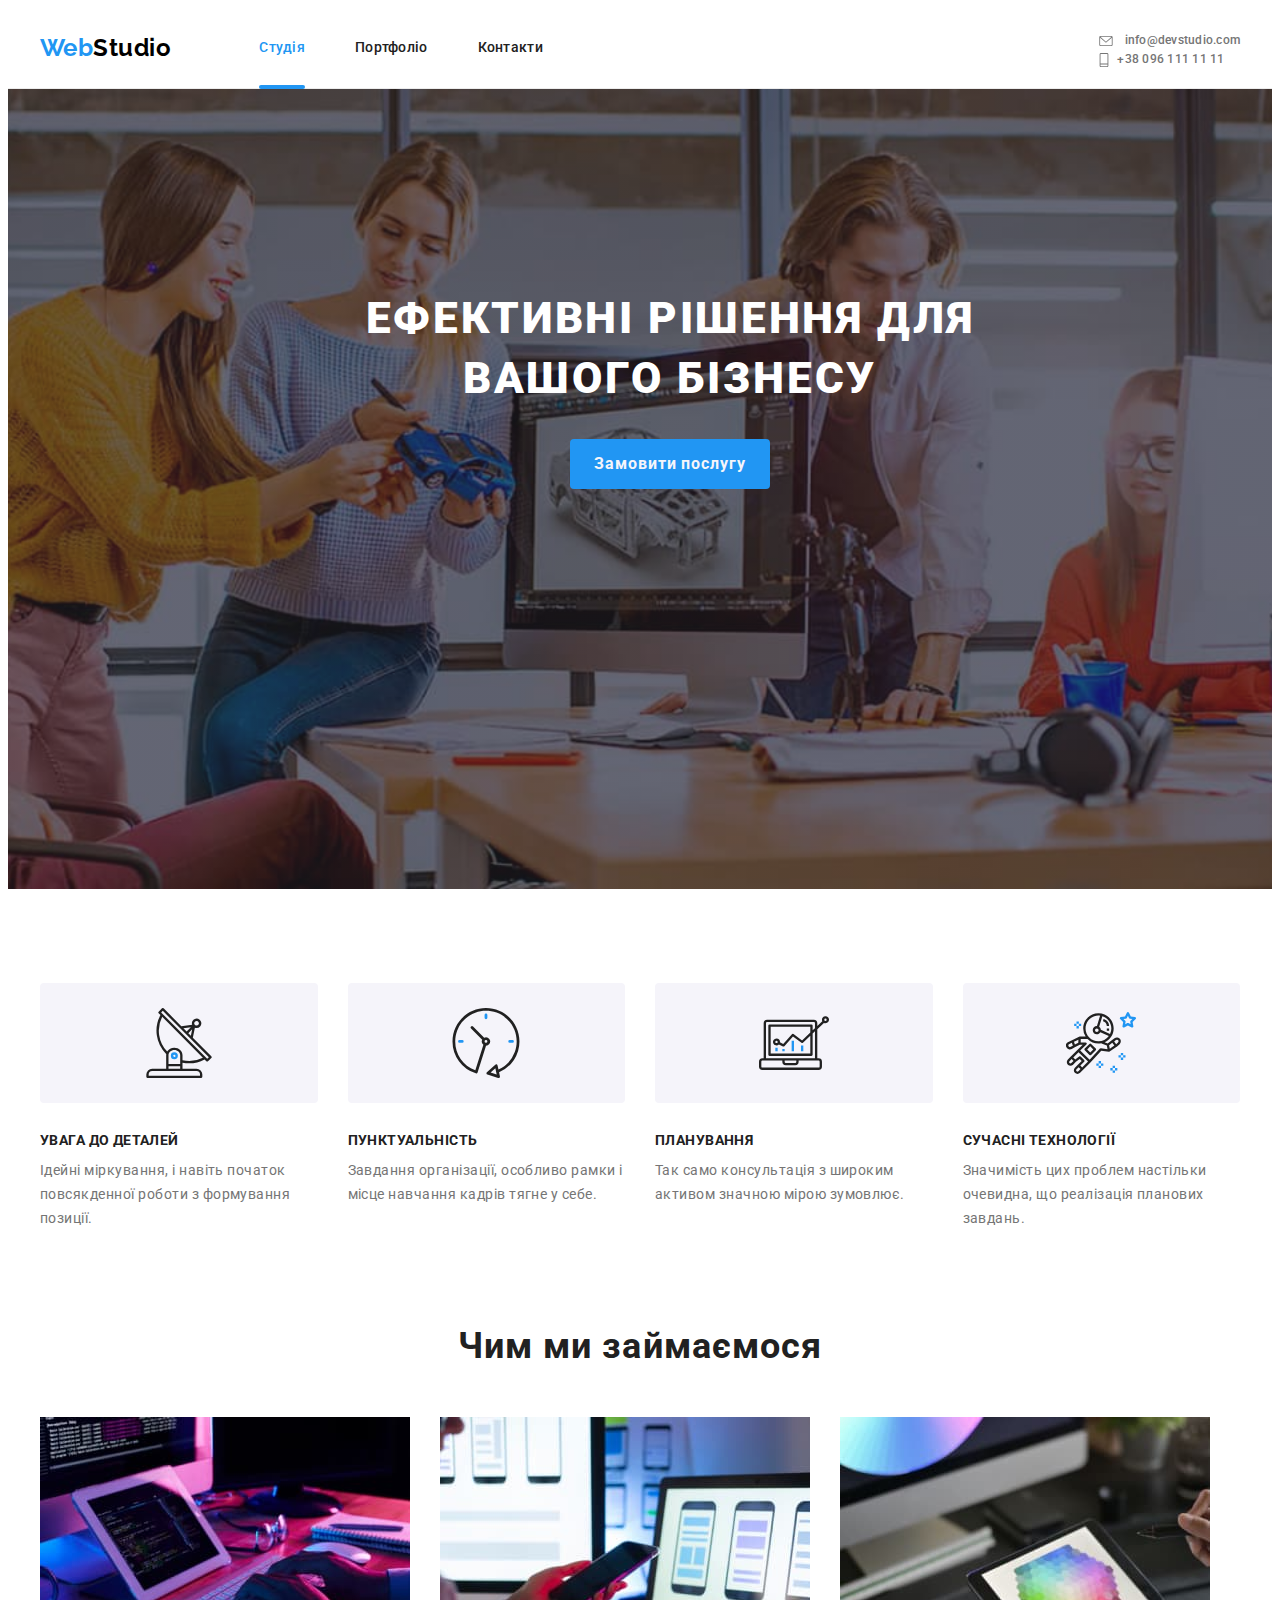
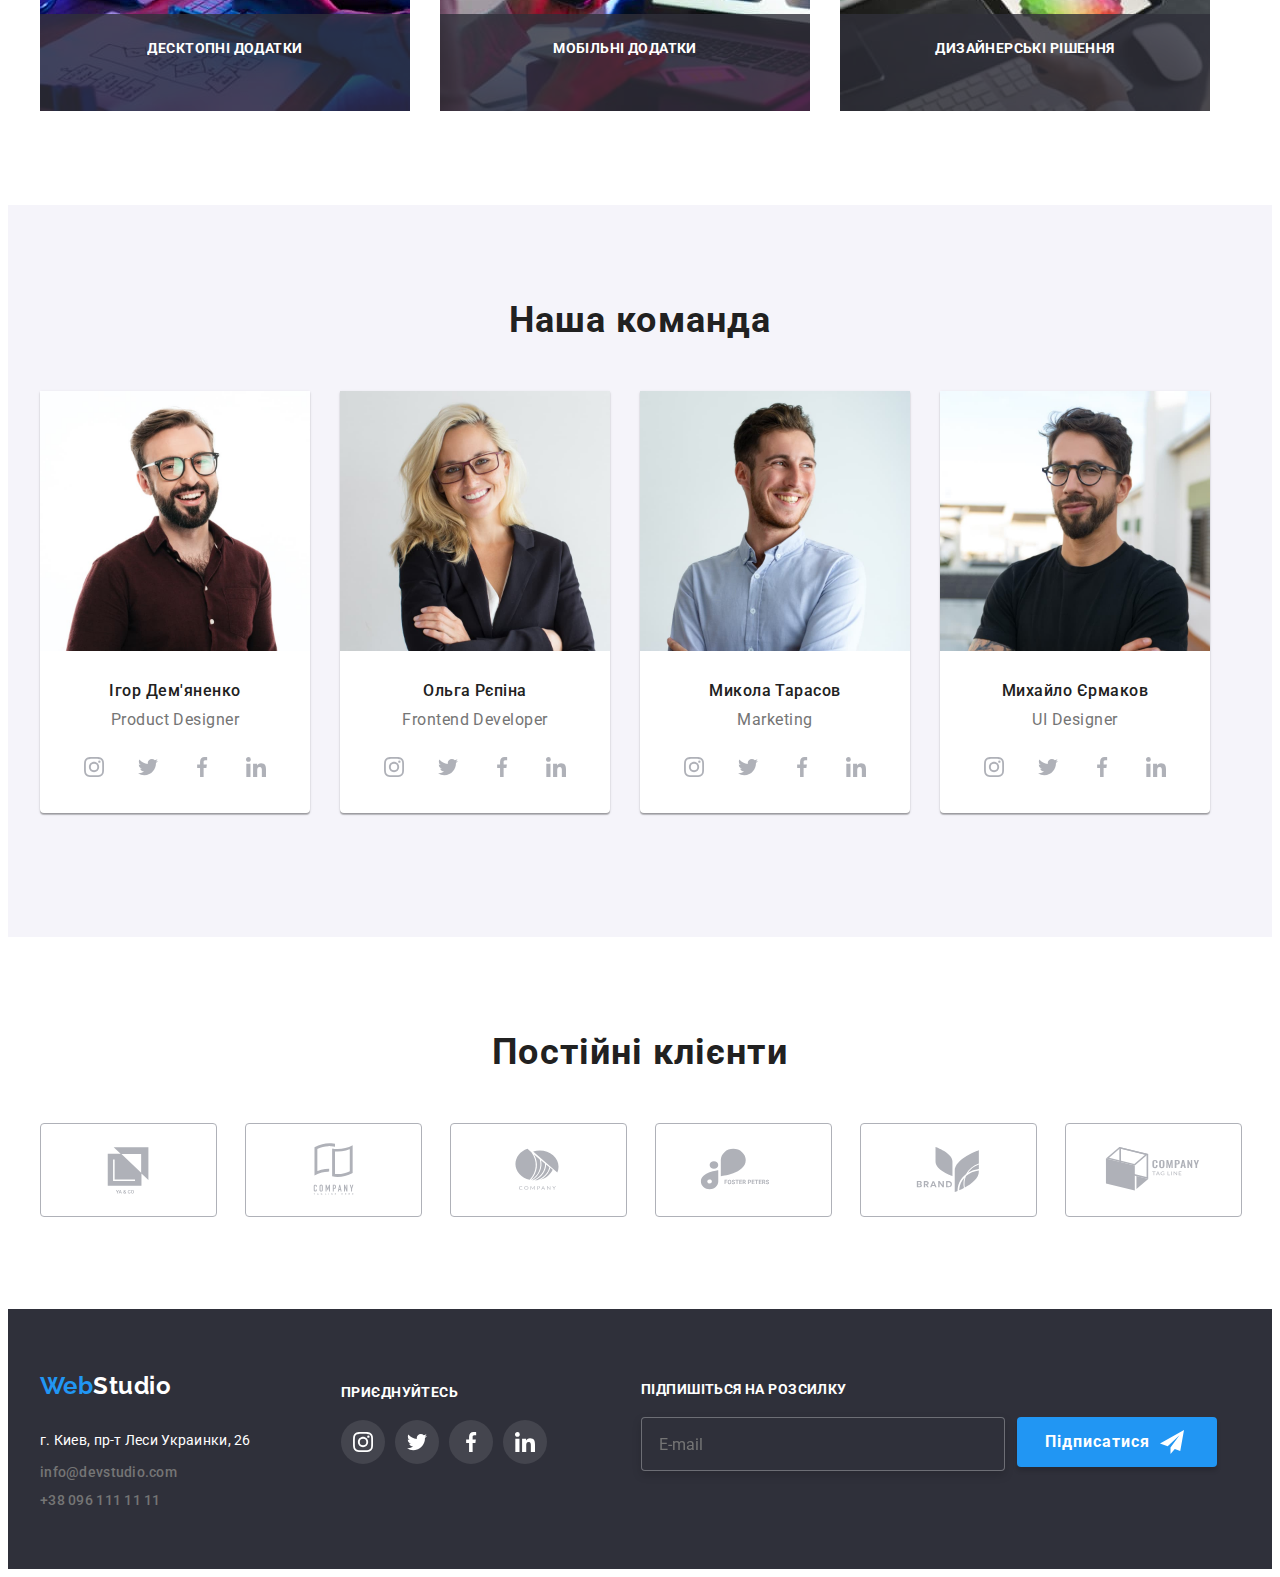
==== commit e19fbca0: "header tablet" ====
--- a/index.html
+++ b/index.html
@@ -17,7 +17,7 @@
         <div class="container header__container">
             <nav class="header-navigation">
             <a href="./index.html" class="logo"><span class="accent">Web</span><span class="accent__studio">Studio</span></a>
-            <button type="button" class="menu-open"><svg class="open-icon"><use href="./images/symbol-defs — 1.svg#icon-menu">
+            <button type="button" class="menu-open" data-menu-open><svg class="open-icon"><use href="./images/symbol-defs — 1.svg#icon-menu">
             </use></svg></button>
             <ul class="site-nav">
                 <li class="site-nav__navigation"><a href="./index.html" class="site-nav__link current">Студія</a></li>
@@ -34,10 +34,10 @@
             </use></svg>+38 096 111 11 11</a></li>
         </ul>
     </div>
-    <div class="mob-menu">
+    <div class="mob-menu is-hidden" data-menu>
         <div class="mob-container">
         <div class="mob-menu__top">
-            <button type="button" class="menu-close"><svg class="close-icon"><use href="./images/symbol-defs — 1.svg#icon-close_40px">
+            <button type="button" class="menu-close" data-menu-close><svg class="close-icon"><use href="./images/symbol-defs — 1.svg#icon-close_40px">
             </use></svg></button>
         <ul class="mob-site_nav">
             <li class="mob__navigation"><a href="./index.html" class="mob-nav__link current">Студія</a></li>
@@ -240,6 +240,6 @@
             </form>
         </div>
     </div>
-    <script src="./js/mobile-menu.js"></script>
+    <script src="./js/menu.js"></script>
     <script src="./js/modal.js"></script>
 </body></html>--- a/css/main.min.css
+++ b/css/main.min.css
@@ -1,2 +1,2 @@
-.logo{text-decoration:none;padding-right:93px}@media screen and (min-width: 480px){.logo{padding-top:16px;padding-bottom:16px;padding-right:276px}}.accent{color:var(--accent-color)}.accent__studio{color:var(--black)}.accent,.accent__studio{font-family:Raleway;font-weight:700;font-size:24px;line-height:1.19;padding-top:24px;padding-bottom:25px}.header{background-color:var(--background);display:-webkit-box;display:-ms-flexbox;display:flex;border-bottom:1px solid #ECECEC}.header-navigation{display:-webkit-box;display:-ms-flexbox;display:flex;-webkit-box-align:center;-ms-flex-align:center;align-items:center}.header__container{display:-webkit-box;display:-ms-flexbox;display:flex;-webkit-box-align:center;-ms-flex-align:center;align-items:center}.site-nav{-webkit-box-pack:justify;-ms-flex-pack:justify;justify-content:space-between;display:none}.site-nav .site-nav__link{color:var(--title-text-color);font-weight:500;font-size:14px;line-height:1.14;letter-spacing:0.02em;text-decoration:none;display:block;-webkit-transition:color 250ms cubic-bezier(0.4, 0, 0.2, 1);transition:color 250ms cubic-bezier(0.4, 0, 0.2, 1)}.site-nav .site-nav__link:hover,.site-nav .site-nav__link:focus{color:var(--accent-color)}.site-nav__navigation{margin-left:50px;position:relative}.site-nav__navigation:first-child{margin-left:0}.current::after{content:"";position:absolute;display:block;width:100%;height:4px;bottom:-1px;border-radius:2px;background-color:var(--accent-color)}.site-nav .current{color:#2196F3}.auth-nav{margin-left:auto;display:none}.site-nav__link,.auth-nav__link{padding-top:32px;padding-bottom:32px;-webkit-transition:color 250ms cubic-bezier(0.4, 0, 0.2, 1);transition:color 250ms cubic-bezier(0.4, 0, 0.2, 1)}.auth-nav__tel{margin-left:50px}.auth-nav__link,.link{color:var(--primary-text-color);font-weight:500;font-size:14px;line-height:1.14;letter-spacing:0.02em;text-decoration:none;-webkit-transition:color 250ms cubic-bezier(0.4, 0, 0.2, 1);transition:color 250ms cubic-bezier(0.4, 0, 0.2, 1)}.auth-nav__link:hover,.auth-nav__link:focus,.link:hover,.link:focus{color:var(--accent-color)}.site-nav__link,.auth-nav__link{color:var(--primary-text-color)}.icon-tel{width:10px;height:16px}.icon-mail{width:16px;height:12px}.auth-nav__icon{fill:currentColor;vertical-align:middle;margin-right:10px}.auth-nav__icon:focus,.auth-nav__icon:hover{color:var(--accent-color)}.menu-open{width:40px;height:40px;background-color:transparent;padding:0;border:none;display:-webkit-box;display:-ms-flexbox;display:flex}.open-icon{width:40px;height:40px}.mob-menu{width:100vw;height:100vh;background-color:#fff;top:0;position:fixed;z-index:1;padding-bottom:48px}.mob-menu>.mob-container{height:100%;display:-webkit-box;display:-ms-flexbox;display:flex;-webkit-box-orient:vertical;-webkit-box-direction:normal;-ms-flex-direction:column;flex-direction:column;-webkit-box-pack:justify;-ms-flex-pack:justify;justify-content:space-between}.mob-container{padding-left:40px}.menu-close{width:40px;height:40px;background-color:transparent;border:5px black;display:-webkit-box;display:-ms-flexbox;display:flex;margin-left:auto;-webkit-box-pack:center;-ms-flex-pack:center;justify-content:center;-webkit-box-align:center;-ms-flex-align:center;align-items:center;padding-top:10px}.close-icon{width:40px;height:40px}.mob-nav__link{font-family:'Roboto';font-style:normal;font-weight:500;font-size:40px;line-height:calc(47 / 40);letter-spacing:0.02em;color:#212121;text-decoration:none}@media screen and (max-width: 380px){.mob-nav__link{font-size:8vw}}.mob__navigation:not(:last-child){margin-bottom:32px}.mob-contact__tel{display:block;font-family:'Roboto';font-style:normal;font-weight:500;font-size:34px;line-height:calc(40 / 34);letter-spacing:0.02em;color:#757575;margin-bottom:32px}@media screen and (max-width: 380px){.mob-contact__tel{font-size:7vw}}.mob-contact_link{font-family:'Roboto';font-style:normal;font-weight:500;font-size:24px;line-height:calc(28 / 24);letter-spacing:0.02em;text-decoration:none;color:#757575}.mob-soc_list{display:-webkit-box;display:-ms-flexbox;display:flex;gap:10px;padding-top:64px}.mob-soc_link{font-family:'Roboto';font-style:normal;font-weight:500;font-size:18px;line-height:1.22;letter-spacing:0.02em;color:#2196F3}.mob-li::before{position:absolute;content:"";left:-10px;height:22px;width:2px;background-color:rgba(33,33,33,0.2)}.mob-li:not(:first-child){margin-left:10px;position:relative}.footer{display:block;background-color:var(--color-text);padding-top:60px;padding-bottom:60px}@media screen and (min-width: 768px){.footer{padding-top:0;padding-bottom:60px}}@media screen and (min-width: 1200px){.footer{padding-top:0;padding-bottom:60px}}.footer__list{display:block}.list-link{-webkit-box-pack:center;-ms-flex-pack:center;justify-content:center}@media screen and (min-width: 768px){.list-link{width:231px}}.address{margin-top:28px;-webkit-transition:color 250ms cubic-bezier(0.4, 0, 0.2, 1);transition:color 250ms cubic-bezier(0.4, 0, 0.2, 1)}.address .link:hover,.address .link:focus{color:var(--accent-color)}.address .maps{color:var(--background);font-weight:400;font-size:14px;line-height:1.71;font-style:normal;text-decoration:none;-webkit-transition:color 250ms cubic-bezier(0.4, 0, 0.2, 1);transition:color 250ms cubic-bezier(0.4, 0, 0.2, 1)}.link__telf .link__mail{color:var(--color);font-weight:400;font-size:14px;line-height:1.71;text-decoration:none;font-style:normal}.link__telf,.link__mail{color:var(--primary-text-color);font-weight:500;font-size:14px;line-height:1.14;letter-spacing:0.02em;text-decoration:none}.list-link,.link__mail,.link__telf,.maps{margin:0;padding:0}.list-link{margin-bottom:9px}.list-link:last-child{margin-bottom:0}.logo__footer,.accent__footer{padding:0}@media screen and (min-width: 1200px){.footer__div{display:-webkit-box;display:-ms-flexbox;display:flex;-webkit-box-align:baseline;-ms-flex-align:baseline;align-items:baseline}}.footer .accent__studio{color:var(--background)}.social-title{color:var(--background);font-family:'Roboto';font-style:normal;font-weight:700;font-size:14px;line-height:16px;letter-spacing:0.03em;margin-bottom:20px;text-transform:uppercase}.footer-social{text-align:center;margin-top:60px;margin-bottom:60px}@media screen and (min-width: 768px){.footer-social{margin:0;padding-top:65px}}@media screen and (min-width: 1200px){.footer-social{padding-top:72px;margin-left:70px;text-align:left}}.footer-soc{display:-webkit-box;display:-ms-flexbox;display:flex;-webkit-box-pack:center;-ms-flex-pack:center;justify-content:center;gap:10px}.footer-soc__list{width:44px;height:44px}.footer-soc__link{width:100%;height:100%;background:rgba(255,255,255,0.1);border-radius:50%;display:-webkit-box;display:-ms-flexbox;display:flex;-webkit-box-align:center;-ms-flex-align:center;align-items:center;-webkit-box-pack:center;-ms-flex-pack:center;justify-content:center;-webkit-transition:background-color 250ms cubic-bezier(0.4, 0, 0.2, 1);transition:background-color 250ms cubic-bezier(0.4, 0, 0.2, 1)}.footer-soc__link:hover,.footer-soc__link:focus{background-color:var(--accent-color)}.footer-soc__icon{width:20px;height:20px;fill:var(--background)}.subscription__title{color:var(--background);font-family:'Roboto';font-style:normal;font-weight:700;font-size:14px;line-height:16px;letter-spacing:0.03em;margin-bottom:20px;text-transform:uppercase;text-align:center}@media screen and (min-width: 1200px){.subscription__title{text-align:left}}.form-inpute{width:100%;height:50px;background:#2F303A;border:1px solid rgba(255,255,255,0.3);-webkit-filter:drop-shadow(0px 4px 4px rgba(0,0,0,0.15));filter:drop-shadow(0px 4px 4px rgba(0,0,0,0.15));border-radius:4px;font-family:'Roboto';font-style:normal;font-weight:400;font-size:16px;line-height:20px;margin-bottom:20px;color:rgba(255,255,255,0.6)}.form-inpute::-webkit-input-placeholder{padding:15px}.form-inpute:-ms-input-placeholder{padding:15px}.form-inpute::-ms-input-placeholder{padding:15px}.form-inpute::placeholder{padding:15px}@media screen and (min-width: 768px){.form-inpute{width:450px}}@media screen and (min-width: 1200px){.form-inpute{width:358px;height:50px;margin-bottom:0}}.subscription__form{display:block;text-align:center}@media screen and (min-width: 1200px){.subscription__form{display:-webkit-box;display:-ms-flexbox;display:flex;gap:12px}}.footer-subscription{display:block;-webkit-box-align:center;-ms-flex-align:center;align-items:center}@media screen and (min-width: 768px){.footer-subscription{margin-top:60px}}@media screen and (min-width: 1200px){.footer-subscription{margin-top:0;margin-left:94px;padding-top:72px}}@media screen and (min-width: 480px){.footer__address{text-align:center;-webkit-box-pack:center;-ms-flex-pack:center;justify-content:center}}@media screen and (min-width: 768px){.footer__address{display:-webkit-box;display:-ms-flexbox;display:flex}}@media screen and (min-width: 768px) and (max-width: 1199px){.address-wrap{display:block;padding-top:60px;margin-right:165px}}@media screen and (min-width: 1200px){.address-wrap{text-align:left;padding-top:60px}}.button{color:var(--title-text-color);background-color:var(--primary-white-color);font-family:Roboto}.button.primary{margin:0 auto;display:block;width:200px;height:50px;border-radius:4px;background-color:var(--accent-color);color:var(--primary-white-color);cursor:pointer;font-weight:700;font-size:16px;line-height:1.88;letter-spacing:0.06em;font-family:Roboto;border:none;-webkit-transition:background-color 250ms cubic-bezier(0.4, 0, 0.2, 1);transition:background-color 250ms cubic-bezier(0.4, 0, 0.2, 1)}.button.primary:hover,.button.primary:focus{background-color:var(--button-color)}.button-secondary{padding:6px 22px;border-radius:4px;color:var(--title-text-color);background-color:var(--primary-white-color);cursor:pointer;font-family:'Roboto';font-weight:500;font-size:16px;line-height:1.63;text-align:center;border:none;-webkit-transition:color 250ms cubic-bezier(0.4, 0, 0.2, 1),background-color 250ms cubic-bezier(0.4, 0, 0.2, 1),-webkit-box-shadow 250ms cubic-bezier(0.4, 0, 0.2, 1);transition:color 250ms cubic-bezier(0.4, 0, 0.2, 1),background-color 250ms cubic-bezier(0.4, 0, 0.2, 1),-webkit-box-shadow 250ms cubic-bezier(0.4, 0, 0.2, 1);transition:color 250ms cubic-bezier(0.4, 0, 0.2, 1),background-color 250ms cubic-bezier(0.4, 0, 0.2, 1),box-shadow 250ms cubic-bezier(0.4, 0, 0.2, 1);transition:color 250ms cubic-bezier(0.4, 0, 0.2, 1),background-color 250ms cubic-bezier(0.4, 0, 0.2, 1),box-shadow 250ms cubic-bezier(0.4, 0, 0.2, 1),-webkit-box-shadow 250ms cubic-bezier(0.4, 0, 0.2, 1)}.button-secondary:hover,.button-secondary:focus{background-color:var(--accent-color);font-family:'Roboto';font-style:normal;font-weight:500;font-size:16px;line-height:1.62;color:var(--background);-webkit-box-shadow:0px 3px 1px rgba(0,0,0,0.1),0px 1px 2px rgba(0,0,0,0.08),0px 2px 2px rgba(0,0,0,0.12);box-shadow:0px 3px 1px rgba(0,0,0,0.1),0px 1px 2px rgba(0,0,0,0.08),0px 2px 2px rgba(0,0,0,0.12)}.button-portfolio{margin-bottom:50px;display:-webkit-box;display:-ms-flexbox;display:flex;gap:8px;-webkit-box-pack:center;-ms-flex-pack:center;justify-content:center}.modal-button{margin:0 auto;display:block;width:200px;height:50px;border-radius:4px;background-color:var(--accent-color);color:var(--primary-white-color);cursor:pointer;font-weight:700;font-size:16px;line-height:1.88;letter-spacing:0.06em;font-family:Roboto;border:none;-webkit-transition:background-color 250ms cubic-bezier(0.4, 0, 0.2, 1);transition:background-color 250ms cubic-bezier(0.4, 0, 0.2, 1)}.modal-button:hover,.modal-button:focus{background-color:var(--button-color)}.subscription-btn{width:200px;height:50px;background:#2196F3;cursor:pointer;padding:10px 28px;-webkit-box-shadow:0px 4px 4px rgba(0,0,0,0.15);box-shadow:0px 4px 4px rgba(0,0,0,0.15);border-radius:4px;border:none;outline:none;font-family:'Roboto';font-style:normal;font-weight:700;font-size:16px;line-height:1.88;display:-webkit-box;display:-ms-flexbox;display:flex;-webkit-box-align:center;-ms-flex-align:center;align-items:center;text-align:center;letter-spacing:0.06em;color:#FFFFFF;gap:10px;margin:0 auto;-webkit-transition:background-color 250ms cubic-bezier(0.4, 0, 0.2, 1);transition:background-color 250ms cubic-bezier(0.4, 0, 0.2, 1)}.subscription-btn:hover,.subscription-btn:focus{background-color:var(--button-color)}.backdrop{width:100%;height:100%;background-color:rgba(0,0,0,0.2);position:fixed;top:0;-webkit-transition:opacity 250ms cubic-bezier(0.4, 0, 0.2, 1),visibility 250ms cubic-bezier(0.4, 0, 0.2, 1);transition:opacity 250ms cubic-bezier(0.4, 0, 0.2, 1),visibility 250ms cubic-bezier(0.4, 0, 0.2, 1)}.modal{width:528px;height:581px;background-color:var(--background);-webkit-box-shadow:0px 1px 3px rgba(0,0,0,0.12),0px 1px 1px rgba(0,0,0,0.14),0px 2px 1px rgba(0,0,0,0.2);box-shadow:0px 1px 3px rgba(0,0,0,0.12),0px 1px 1px rgba(0,0,0,0.14),0px 2px 1px rgba(0,0,0,0.2);border-radius:4px;position:absolute;top:50%;left:50%;-webkit-transform:translate(-50%, -50%);transform:translate(-50%, -50%);padding:40px}.modal-close{width:30px;height:30px;background-color:var(--background);border:1px solid rgba(0,0,0,0.1);border-radius:50%;position:absolute;top:8px;right:8px;display:-webkit-box;display:-ms-flexbox;display:flex;-webkit-box-align:center;-ms-flex-align:center;align-items:center;-webkit-box-pack:center;-ms-flex-pack:center;justify-content:center;cursor:pointer}.modal-close:hover+.modal-close-icon{fill:var(--accent-color)}.modal-close-icon{-webkit-transition:fill 250ms cubic-bezier(0.4, 0, 0.2, 1);transition:fill 250ms cubic-bezier(0.4, 0, 0.2, 1)}.modal-close-icon:hover{fill:var(--accent-color)}.modal-title{font-family:'Roboto';font-style:normal;font-weight:700;font-size:20px;line-height:23px;text-align:center;color:#212121;margin-bottom:12px}.modal-input{width:100%;height:40px;border:1px solid rgba(33,33,33,0.2);border-radius:4px;outline:transparent;padding-left:42px;margin-bottom:10px;-webkit-transition:border-color 250ms cubic-bezier(0.4, 0, 0.2, 1),fill 250ms cubic-bezier(0.4, 0, 0.2, 1);transition:border-color 250ms cubic-bezier(0.4, 0, 0.2, 1),fill 250ms cubic-bezier(0.4, 0, 0.2, 1)}.modal-input:focus{border-color:var(--accent-color)}.input-wrap{position:relative}.modal-input-icon{position:absolute;left:12px;top:50%;-webkit-transform:translateY(-75%);transform:translateY(-75%)}.modal-input:focus+.modal-input-icon{fill:var(--accent-color)}.input-label{display:block;margin-bottom:4px}.modal-coment{display:block;margin-bottom:4px}.modal-coment-text{width:100%;height:120px;border:1px solid rgba(33,33,33,0.2);border-radius:4px;outline:none;resize:none;padding:12px 16px;-webkit-transition:border-color 250ms cubic-bezier(0.4, 0, 0.2, 1);transition:border-color 250ms cubic-bezier(0.4, 0, 0.2, 1)}.modal-coment-text:focus{border-color:var(--accent-color)}.modal-coment-text::-webkit-input-placeholder{font-family:'Roboto';font-style:normal;font-weight:400;font-size:12px;line-height:14px;letter-spacing:0.01em;color:rgba(117,117,117,0.5)}.modal-coment-text:-ms-input-placeholder{font-family:'Roboto';font-style:normal;font-weight:400;font-size:12px;line-height:14px;letter-spacing:0.01em;color:rgba(117,117,117,0.5)}.modal-coment-text::-ms-input-placeholder{font-family:'Roboto';font-style:normal;font-weight:400;font-size:12px;line-height:14px;letter-spacing:0.01em;color:rgba(117,117,117,0.5)}.modal-coment-text::placeholder{font-family:'Roboto';font-style:normal;font-weight:400;font-size:12px;line-height:14px;letter-spacing:0.01em;color:rgba(117,117,117,0.5)}.privacy-text{display:-webkit-box;display:-ms-flexbox;display:flex;-webkit-box-align:center;-ms-flex-align:center;align-items:center;-webkit-box-pack:center;-ms-flex-pack:center;justify-content:center;font-weight:400;font-size:14px;line-height:1.71;letter-spacing:0.03em}.privacy-link{color:var(--accent-color);text-decoration:underline;margin-left:5px}.privacy-text span{width:16px;height:15px;border:2px solid #212121;border-radius:3px;margin-right:7px;display:-webkit-box;display:-ms-flexbox;display:flex;-webkit-box-align:center;-ms-flex-align:center;align-items:center;-webkit-box-pack:center;-ms-flex-pack:center;justify-content:center;fill:transparent}.input-check:checked+.privacy-text span{background-color:var(--accent-color);border-color:transparent;fill:var(--background);-webkit-transition:border-color 250ms cubic-bezier(0.4, 0, 0.2, 1);transition:border-color 250ms cubic-bezier(0.4, 0, 0.2, 1)}.checkbox-div{display:-webkit-box;display:-ms-flexbox;display:flex;-webkit-box-pack:center;-ms-flex-pack:center;justify-content:center;margin-top:20px;margin-bottom:30px}.input-check{-webkit-appearance:none;-moz-appearance:none;appearance:none}.input-check:focus+.privacy-text span{border-color:var(--accent-color)}.input-label,.modal-coment{font-family:'Roboto';font-style:normal;font-weight:400;font-size:12px;line-height:14px;letter-spacing:0.01em;color:#757575}.container{width:100%;padding-left:15px;padding-right:15px;margin-left:auto;margin-right:auto}@media screen and (min-width: 480px){.container{width:480px}}@media screen and (min-width: 768px){.container{width:768px}}@media screen and (min-width: 1200px){.container{width:1200px}}.team-soc-link{width:100%;height:100%;border-radius:50%;display:-webkit-box;display:-ms-flexbox;display:flex;-webkit-box-align:center;-ms-flex-align:center;align-items:center;-webkit-box-pack:center;-ms-flex-pack:center;justify-content:center;-webkit-transition:background-color 250ms cubic-bezier(0.4, 0, 0.2, 1);transition:background-color 250ms cubic-bezier(0.4, 0, 0.2, 1)}.team-soc-link:hover,.team-soc-link:focus{background-color:var(--accent-color)}.team-soc-icon{fill:#AFB1B8;-webkit-transition:fill 250ms cubic-bezier(0.4, 0, 0.2, 1);transition:fill 250ms cubic-bezier(0.4, 0, 0.2, 1)}.team-soc-link:hover .team-soc-icon,.team-soc-link:focus .team-soc-icon{fill:#FFFFFF}@media screen and (min-width: 768px){.features{display:-webkit-box;display:-ms-flexbox;display:flex;-ms-flex-wrap:wrap;flex-wrap:wrap;gap:30px}}.features .title{color:var(--title-text-color);font-weight:700;font-size:14px;line-height:1.14;letter-spacing:0.03em;text-transform:uppercase;text-align:center}@media screen and (min-width: 768px){.features .title{text-align:left}}@media screen and (min-width: 1200px){.icons-div{width:270px;height:120px;margin-bottom:30px;background:#F5F4FA;border-radius:4px;display:-webkit-box;display:-ms-flexbox;display:flex;-webkit-box-align:center;-ms-flex-align:center;align-items:center;-webkit-box-pack:center;-ms-flex-pack:center;justify-content:center}}.icons-div{width:450px;height:120px;margin-bottom:30px;background:#F5F4FA;border-radius:4px;-webkit-box-align:center;-ms-flex-align:center;align-items:center;-webkit-box-pack:center;-ms-flex-pack:center;justify-content:center;display:-webkit-box;display:-ms-flexbox;display:flex}.icons-div{width:100%}.title-li{width:100%}@media screen and (min-width: 768px){.title-li{width:calc((100% - 30px) / 2)}}@media screen and (min-width: 1200px){.title-li{width:calc((100% - 90px) / 4)}}.title-icon{width:70px;height:70px;display:-webkit-box;display:-ms-flexbox;display:flex;-webkit-box-align:center;-ms-flex-align:center;align-items:center;-webkit-box-pack:center;-ms-flex-pack:center;justify-content:center}.hero{padding-top:118px;background-color:#C4C4C4;max-width:100%;height:400px;margin-left:auto;margin-right:auto;background-image:-webkit-gradient(linear, left top, right top, from(rgba(47,48,58,0.4)), to(rgba(47,48,58,0.4))),url(../../images/heromob-x1.jpg);background-image:linear-gradient(to right, rgba(47,48,58,0.4), rgba(47,48,58,0.4)),url(../../images/heromob-x1.jpg);background-repeat:repeat;background-position:center;background-size:cover}@media (min-device-pixel-ratio: 2), (-webkit-min-device-pixel-ratio: 2), (min-resolution: 192dpi), (min-resolution: 2dppx){.hero{background-image:-webkit-gradient(linear, left top, right top, from(rgba(47,48,58,0.4)), to(rgba(47,48,58,0.4))),url(../../images/heromob-x2.jpg);background-image:linear-gradient(to right, rgba(47,48,58,0.4), rgba(47,48,58,0.4)),url(../../images/heromob-x2.jpg)}}@media screen and (min-width: 481px){.hero{padding-top:118px;background-image:-webkit-gradient(linear, left top, right top, from(rgba(47,48,58,0.4)), to(rgba(47,48,58,0.4))),url(../../images/herotab-x1.jpg);background-image:linear-gradient(to right, rgba(47,48,58,0.4), rgba(47,48,58,0.4)),url(../../images/herotab-x1.jpg)}}@media screen and (min-width: 481px) and (min-device-pixel-ratio: 2), screen and (min-width: 481px) and (-webkit-min-device-pixel-ratio: 2), screen and (min-width: 481px) and (min-resolution: 192dpi), screen and (min-width: 481px) and (min-resolution: 2dppx){.hero{background-image:-webkit-gradient(linear, left top, right top, from(rgba(47,48,58,0.4)), to(rgba(47,48,58,0.4))),url(../../images/herotab-x2.jpg);background-image:linear-gradient(to right, rgba(47,48,58,0.4), rgba(47,48,58,0.4)),url(../../images/herotab-x2.jpg)}}@media screen and (min-width: 769px){.hero{padding-top:200px;padding-left:60px;height:600px;max-width:1600px;background-image:-webkit-gradient(linear, left top, right top, from(rgba(47,48,58,0.4)), to(rgba(47,48,58,0.4))),url(../../images/img33.jpg);background-image:linear-gradient(to right, rgba(47,48,58,0.4), rgba(47,48,58,0.4)),url(../../images/img33.jpg)}}@media (min-device-pixel-ratio: 2), (-webkit-min-device-pixel-ratio: 2), (min-resolution: 192dpi), (min-resolution: 2dppx){.hero{background-image:-webkit-gradient(linear, left top, right top, from(rgba(47,48,58,0.4)), to(rgba(47,48,58,0.4))),url(../../images/herodeskt-x2.jpg);background-image:linear-gradient(to right, rgba(47,48,58,0.4), rgba(47,48,58,0.4)),url(../../images/herodeskt-x2.jpg)}}.hero .hero__title{color:var(--background);font-weight:900;font-size:26px;line-height:1.62;text-align:center;letter-spacing:0.06em;text-transform:uppercase}@media screen and (min-width: 1200px){.hero .hero__title{font-size:44px;line-height:1.36}}.hero__title{max-width:360px;margin:0 auto;margin-bottom:30px}@media screen and (min-width: 1200px){.hero__title{min-width:696px}}.section+.work-img{display:none;padding-top:0px}@media screen and (min-width: 1200px){.section+.work-img{display:-webkit-box;display:-ms-flexbox;display:flex}}.work{display:none;gap:30px}@media screen and (min-width: 1200px){.work{display:-webkit-box;display:-ms-flexbox;display:flex}}.work-li{position:relative}.work-text-img{position:absolute;bottom:0;padding-top:27px;width:370px;height:70px;font-family:'Roboto';color:var(--background);background-color:rgba(47,48,58,0.8);font-style:normal;font-weight:700;font-size:14px;line-height:1.14;text-align:center;letter-spacing:0.03em}.section-title{margin-bottom:30px}@media screen and (min-width: 1200px){.section-title{margin-bottom:50px}}.section-title,.section-title-h{color:var(--title-text-color);font-weight:700;font-size:28px;line-height:1.17;text-align:center;letter-spacing:0.03em}@media screen and (min-width: 1200px){.section-title,.section-title-h{font-size:36px}}.section-title-h{display:none;position:absolute;white-space:nowrap;width:1px;height:1px;overflow:hidden;border:0;padding:0;clip:rect(0 0 0 0);-webkit-clip-path:inset(50%);clip-path:inset(50%);margin:-1px}.title{color:var(--title-text-color);font-style:normal;font-weight:700;font-size:14px;line-height:1.14;margin-bottom:10px}.title-p{font-style:normal;font-weight:400;font-size:14px;line-height:1.71}.team-list{width:100%}@media screen and (min-width: 768px){.team-list{display:-webkit-box;display:-ms-flexbox;display:flex;-ms-flex-wrap:wrap;flex-wrap:wrap;gap:30px}}.section-team{background-color:var(--primary-color)}.name{margin-bottom:10px;color:var(--title-text-color);font-weight:500;font-size:16px;line-height:1.19}.team{-webkit-box-align:center;-ms-flex-align:center;align-items:center;-webkit-box-pack:center;-ms-flex-pack:center;justify-content:center;background-color:var(--background);-webkit-box-shadow:0px 1px 3px rgba(0,0,0,0.12),0px 1px 1px rgba(0,0,0,0.14),0px 2px 1px rgba(0,0,0,0.2);box-shadow:0px 1px 3px rgba(0,0,0,0.12),0px 1px 1px rgba(0,0,0,0.14),0px 2px 1px rgba(0,0,0,0.2);border-radius:0px 0px 4px 4px;margin-bottom:30px}@media screen and (min-width: 768px){.team{max-width:354px}}@media screen and (min-width: 1200px){.team{max-width:270px}}.team-text{margin-bottom:16px}.team-li{text-align:center;padding-top:30px;padding-bottom:24px}.team-soc{display:-webkit-box;display:-ms-flexbox;display:flex;-webkit-box-pack:center;-ms-flex-pack:center;justify-content:center;gap:10px}.team-soc-list{width:44px;height:44px}@media screen and (min-width: 480px){.clients{display:-webkit-box;display:-ms-flexbox;display:flex;-ms-flex-wrap:wrap;flex-wrap:wrap;-webkit-box-pack:center;-ms-flex-pack:center;justify-content:center;gap:30px}}.clients-list{width:100%}@media screen and (min-width: 480px){.clients-list{width:calc((100% - 30px) / 2)}}@media screen and (min-width: 768px){.clients-list{width:calc((100% - 60px) / 3);height:92px}}@media screen and (min-width: 1200px){.clients-list{width:calc((100% - 150px) / 6)}}.clients-link{width:100%;height:100%;border:1px solid #AFB1B8;border-radius:4px;display:-webkit-box;display:-ms-flexbox;display:flex;-webkit-box-align:center;-ms-flex-align:center;align-items:center;-webkit-box-pack:center;-ms-flex-pack:center;justify-content:center;-webkit-transition:border 250ms cubic-bezier(0.4, 0, 0.2, 1);transition:border 250ms cubic-bezier(0.4, 0, 0.2, 1)}.clients-link:hover,.clients-link:hover{border:1px solid var(--accent-color)}.clients-icon{width:106px;height:60px;fill:#AFB1B8;-webkit-transition:fill 250ms cubic-bezier(0.4, 0, 0.2, 1);transition:fill 250ms cubic-bezier(0.4, 0, 0.2, 1)}.clients-link:hover .clients-icon,.clients-link:focus .clients-icon{fill:var(--accent-color)}.portfolio{color:var(--title-text-color);font-weight:700;font-size:18px;line-height:2;letter-spacing:0.06em;margin-bottom:4px}.project-link{display:block;text-decoration:none;color:var(--primary-text-color);-webkit-transition:-webkit-box-shadow 250ms cubic-bezier(0.4, 0, 0.2, 1);transition:-webkit-box-shadow 250ms cubic-bezier(0.4, 0, 0.2, 1);transition:box-shadow 250ms cubic-bezier(0.4, 0, 0.2, 1);transition:box-shadow 250ms cubic-bezier(0.4, 0, 0.2, 1), -webkit-box-shadow 250ms cubic-bezier(0.4, 0, 0.2, 1)}.project-link:hover,.project-link:focus{-webkit-box-shadow:0px 1px 1px rgba(0,0,0,0.12),0px 4px 4px rgba(0,0,0,0.06),1px 4px 6px rgba(0,0,0,0.16);box-shadow:0px 1px 1px rgba(0,0,0,0.12),0px 4px 4px rgba(0,0,0,0.06),1px 4px 6px rgba(0,0,0,0.16)}.work-list{display:-webkit-box;display:-ms-flexbox;display:flex;-ms-flex-wrap:wrap;flex-wrap:wrap;gap:30px}.project-team{border:1px solid #EEEEEE}.project-team{border-top:0;padding-top:20px;padding-bottom:20px;padding-left:24px;padding-right:24px}.team-text-wrap{position:relative;overflow:hidden}.team-text-portfolio{position:absolute;top:0;color:var(--background);font-family:'Roboto';font-style:normal;font-weight:400;font-size:18px;line-height:1.56;background-color:rgba(33,150,243,0.9);height:100%;padding:63px 24px 63px 24px;-webkit-transform:translateY(100%);transform:translateY(100%);-webkit-transition:-webkit-transform 250ms cubic-bezier(0.4, 0, 0.2, 1);transition:-webkit-transform 250ms cubic-bezier(0.4, 0, 0.2, 1);transition:transform 250ms cubic-bezier(0.4, 0, 0.2, 1);transition:transform 250ms cubic-bezier(0.4, 0, 0.2, 1), -webkit-transform 250ms cubic-bezier(0.4, 0, 0.2, 1)}.project:hover .team-text-portfolio{-webkit-transform:translateY(0);transform:translateY(0);-webkit-transition:-webkit-transform 250ms cubic-bezier(0.4, 0, 0.2, 1);transition:-webkit-transform 250ms cubic-bezier(0.4, 0, 0.2, 1);transition:transform 250ms cubic-bezier(0.4, 0, 0.2, 1);transition:transform 250ms cubic-bezier(0.4, 0, 0.2, 1), -webkit-transform 250ms cubic-bezier(0.4, 0, 0.2, 1)}p,h1,h2,h3,h4,h5,h6{margin:0}ul,ol{margin:0;padding-left:0}button{cursor:pointer}address{font-style:normal}img{display:block;max-width:100%;height:auto}ul{list-style:none}body{background-color:var(--background);color:var(--primary-text-color);font-family:Roboto, sans-serif;letter-spacing:0.03em}:root{--primary-text-color: #757575;--title-text-color: #212121;--accent-color: #2196F3;--primary-white-color:hsl(250, 37%, 97%);--background:#FFFFFF;--black:#000000;--color-text: #2F303A;--primary-color:#F5F4FA;--button-color:#188CE8;--color:rgba(255, 255, 255, 0.6)}.is-hidden{opacity:0;visibility:hidden;pointer-events:none}.section{padding-top:60px;padding-bottom:60px}@media screen and (min-width: 1200px){.section{padding-top:94px;padding-bottom:94px}}
+.logo{text-decoration:none;padding-right:93px}@media screen and (min-width: 480px){.logo{padding-top:16px;padding-bottom:16px;padding-right:276px}}@media screen and (min-width: 768px){.logo{padding-top:26px;padding-bottom:26px;padding:0;margin-right:88px}}.accent{color:var(--accent-color)}.accent__studio{color:var(--black)}.accent,.accent__studio{font-family:Raleway;font-weight:700;font-size:24px;line-height:1.19}.header{background-color:var(--background);display:-webkit-box;display:-ms-flexbox;display:flex;border-bottom:1px solid #ECECEC}.header-navigation{display:-webkit-box;display:-ms-flexbox;display:flex;-webkit-box-align:center;-ms-flex-align:center;align-items:center}.header__container{display:-webkit-box;display:-ms-flexbox;display:flex;-webkit-box-align:center;-ms-flex-align:center;align-items:center}.site-nav{-webkit-box-pack:justify;-ms-flex-pack:justify;justify-content:space-between;display:none}@media screen and (min-width: 768px){.site-nav{display:-webkit-box;display:-ms-flexbox;display:flex}}.site-nav .site-nav__link{color:var(--title-text-color);font-weight:500;font-size:14px;line-height:1.14;letter-spacing:0.02em;text-decoration:none;display:block;-webkit-transition:color 250ms cubic-bezier(0.4, 0, 0.2, 1);transition:color 250ms cubic-bezier(0.4, 0, 0.2, 1)}.site-nav .site-nav__link:hover,.site-nav .site-nav__link:focus{color:var(--accent-color)}.site-nav__navigation{margin-left:50px;position:relative}.site-nav__navigation:first-child{margin-left:0}.current::after{content:"";position:absolute;display:block;width:100%;height:4px;bottom:-1px;border-radius:2px;background-color:var(--accent-color)}.site-nav .current{color:#2196F3}.auth-nav{margin-left:auto;display:none}@media screen and (min-width: 768px){.auth-nav{display:block}}.site-nav__link,.auth-nav__link{padding-top:32px;padding-bottom:32px;-webkit-transition:color 250ms cubic-bezier(0.4, 0, 0.2, 1);transition:color 250ms cubic-bezier(0.4, 0, 0.2, 1)}.auth-nav__link,.link{color:var(--primary-text-color);font-weight:500;font-size:12px;line-height:1.14;letter-spacing:0.02em;text-decoration:none;-webkit-transition:color 250ms cubic-bezier(0.4, 0, 0.2, 1);transition:color 250ms cubic-bezier(0.4, 0, 0.2, 1)}.auth-nav__link:hover,.auth-nav__link:focus,.link:hover,.link:focus{color:var(--accent-color)}.site-nav__link,.auth-nav__link{color:var(--primary-text-color)}.icon-tel{width:10px;height:14px}.icon-mail{width:14px;height:10px}.auth-nav__icon{fill:currentColor;vertical-align:middle;margin-right:8px}.auth-nav__icon:focus,.auth-nav__icon:hover{color:var(--accent-color)}.menu-open{width:40px;height:40px;background-color:transparent;padding:0;border:none;display:-webkit-box;display:-ms-flexbox;display:flex}.menu-open:hover+.open-icon{fill:var(--accent-color)}@media screen and (min-width: 767px){.menu-open{display:none}}.open-icon{width:40px;height:40px;-webkit-transition:fill 250ms cubic-bezier(0.4, 0, 0.2, 1);transition:fill 250ms cubic-bezier(0.4, 0, 0.2, 1)}.open-icon:hover{fill:var(--accent-color)}.mob-menu{width:100vw;height:100vh;background-color:#fff;top:0;position:fixed;z-index:1;padding-bottom:48px}.mob-menu>.mob-container{height:100%;display:-webkit-box;display:-ms-flexbox;display:flex;-webkit-box-orient:vertical;-webkit-box-direction:normal;-ms-flex-direction:column;flex-direction:column;-webkit-box-pack:justify;-ms-flex-pack:justify;justify-content:space-between}@media screen and (max-width: 767px){.mob-menu{display:none}}.mob-container{padding-left:40px}.menu-close{width:40px;height:40px;background-color:transparent;border:5px black;display:-webkit-box;display:-ms-flexbox;display:flex;margin-left:auto;-webkit-box-pack:center;-ms-flex-pack:center;justify-content:center;-webkit-box-align:center;-ms-flex-align:center;align-items:center;padding-top:10px}.menu-close:hover+.close-icon{fill:var(--accent-color)}.close-icon{width:40px;height:40px;-webkit-transition:fill 250ms cubic-bezier(0.4, 0, 0.2, 1);transition:fill 250ms cubic-bezier(0.4, 0, 0.2, 1)}.close-icon:hover{fill:var(--accent-color)}.mob-nav__link{font-family:'Roboto';font-style:normal;font-weight:500;font-size:40px;line-height:calc(47 / 40);letter-spacing:0.02em;color:#212121;text-decoration:none;-webkit-transition:color 250ms cubic-bezier(0.4, 0, 0.2, 1);transition:color 250ms cubic-bezier(0.4, 0, 0.2, 1)}@media screen and (max-width: 380px){.mob-nav__link{font-size:8vw}}.mob-nav__link:hover{color:var(--accent-color)}.mob__navigation:not(:last-child){margin-bottom:32px}.mob-contact__tel{display:block;font-family:'Roboto';font-style:normal;font-weight:500;font-size:34px;line-height:calc(40 / 34);letter-spacing:0.02em;color:#757575;margin-bottom:32px}@media screen and (max-width: 380px){.mob-contact__tel{font-size:7vw}}.mob-contact_link{font-family:'Roboto';font-style:normal;font-weight:500;font-size:24px;line-height:calc(28 / 24);letter-spacing:0.02em;text-decoration:none;color:#757575}.mob-soc_list{display:-webkit-box;display:-ms-flexbox;display:flex;gap:10px;padding-top:64px}.mob-soc_link{font-family:'Roboto';font-style:normal;font-weight:500;font-size:18px;line-height:1.22;letter-spacing:0.02em;color:#2196F3}.mob-li::before{position:absolute;content:"";left:-10px;height:22px;width:2px;background-color:rgba(33,33,33,0.2)}.mob-li:not(:first-child){margin-left:10px;position:relative}.footer{display:block;background-color:var(--color-text);padding-top:60px;padding-bottom:60px}@media screen and (min-width: 768px){.footer{padding-top:0;padding-bottom:60px}}@media screen and (min-width: 1200px){.footer{padding-top:0;padding-bottom:60px}}.footer__list{display:block}.list-link{-webkit-box-pack:center;-ms-flex-pack:center;justify-content:center}@media screen and (min-width: 768px){.list-link{width:231px}}.address{margin-top:28px;-webkit-transition:color 250ms cubic-bezier(0.4, 0, 0.2, 1);transition:color 250ms cubic-bezier(0.4, 0, 0.2, 1)}.address .link:hover,.address .link:focus{color:var(--accent-color)}.address .maps{color:var(--background);font-weight:400;font-size:14px;line-height:1.71;font-style:normal;text-decoration:none;-webkit-transition:color 250ms cubic-bezier(0.4, 0, 0.2, 1);transition:color 250ms cubic-bezier(0.4, 0, 0.2, 1)}.link__telf .link__mail{color:var(--color);font-weight:400;font-size:14px;line-height:1.71;text-decoration:none;font-style:normal}.link__telf,.link__mail{color:var(--primary-text-color);font-weight:500;font-size:14px;line-height:1.14;letter-spacing:0.02em;text-decoration:none}.list-link,.link__mail,.link__telf,.maps{margin:0;padding:0}.list-link{margin-bottom:9px}.list-link:last-child{margin-bottom:0}.logo__footer,.accent__footer{padding:0}@media screen and (min-width: 1200px){.footer__div{display:-webkit-box;display:-ms-flexbox;display:flex;-webkit-box-align:baseline;-ms-flex-align:baseline;align-items:baseline}}.footer .accent__studio{color:var(--background)}.social-title{color:var(--background);font-family:'Roboto';font-style:normal;font-weight:700;font-size:14px;line-height:16px;letter-spacing:0.03em;margin-bottom:20px;text-transform:uppercase}.footer-social{text-align:center;margin-top:60px;margin-bottom:60px}@media screen and (min-width: 768px){.footer-social{margin:0;padding-top:65px}}@media screen and (min-width: 1200px){.footer-social{padding-top:72px;margin-left:70px;text-align:left}}.footer-soc{display:-webkit-box;display:-ms-flexbox;display:flex;-webkit-box-pack:center;-ms-flex-pack:center;justify-content:center;gap:10px}.footer-soc__list{width:44px;height:44px}.footer-soc__link{width:100%;height:100%;background:rgba(255,255,255,0.1);border-radius:50%;display:-webkit-box;display:-ms-flexbox;display:flex;-webkit-box-align:center;-ms-flex-align:center;align-items:center;-webkit-box-pack:center;-ms-flex-pack:center;justify-content:center;-webkit-transition:background-color 250ms cubic-bezier(0.4, 0, 0.2, 1);transition:background-color 250ms cubic-bezier(0.4, 0, 0.2, 1)}.footer-soc__link:hover,.footer-soc__link:focus{background-color:var(--accent-color)}.footer-soc__icon{width:20px;height:20px;fill:var(--background)}.subscription__title{color:var(--background);font-family:'Roboto';font-style:normal;font-weight:700;font-size:14px;line-height:16px;letter-spacing:0.03em;margin-bottom:20px;text-transform:uppercase;text-align:center}@media screen and (min-width: 1200px){.subscription__title{text-align:left}}.form-inpute{width:100%;height:50px;background:#2F303A;border:1px solid rgba(255,255,255,0.3);-webkit-filter:drop-shadow(0px 4px 4px rgba(0,0,0,0.15));filter:drop-shadow(0px 4px 4px rgba(0,0,0,0.15));border-radius:4px;font-family:'Roboto';font-style:normal;font-weight:400;font-size:16px;line-height:20px;margin-bottom:20px;color:rgba(255,255,255,0.6)}.form-inpute::-webkit-input-placeholder{padding:15px}.form-inpute:-ms-input-placeholder{padding:15px}.form-inpute::-ms-input-placeholder{padding:15px}.form-inpute::placeholder{padding:15px}@media screen and (min-width: 768px){.form-inpute{width:450px}}@media screen and (min-width: 1200px){.form-inpute{width:358px;height:50px;margin-bottom:0}}.subscription__form{display:block;text-align:center}@media screen and (min-width: 1200px){.subscription__form{display:-webkit-box;display:-ms-flexbox;display:flex;gap:12px}}.footer-subscription{display:block;-webkit-box-align:center;-ms-flex-align:center;align-items:center}@media screen and (min-width: 768px){.footer-subscription{margin-top:60px}}@media screen and (min-width: 1200px){.footer-subscription{margin-top:0;margin-left:94px;padding-top:72px}}@media screen and (min-width: 480px){.footer__address{text-align:center;-webkit-box-pack:center;-ms-flex-pack:center;justify-content:center}}@media screen and (min-width: 768px){.footer__address{display:-webkit-box;display:-ms-flexbox;display:flex}}@media screen and (min-width: 768px) and (max-width: 1199px){.address-wrap{display:block;padding-top:60px;margin-right:165px}}@media screen and (min-width: 1200px){.address-wrap{text-align:left;padding-top:60px}}.button{color:var(--title-text-color);background-color:var(--primary-white-color);font-family:Roboto}.button.primary{margin:0 auto;display:block;width:200px;height:50px;border-radius:4px;background-color:var(--accent-color);color:var(--primary-white-color);cursor:pointer;font-weight:700;font-size:16px;line-height:1.88;letter-spacing:0.06em;font-family:Roboto;border:none;-webkit-transition:background-color 250ms cubic-bezier(0.4, 0, 0.2, 1);transition:background-color 250ms cubic-bezier(0.4, 0, 0.2, 1)}.button.primary:hover,.button.primary:focus{background-color:var(--button-color)}.button-secondary{padding:6px 22px;border-radius:4px;color:var(--title-text-color);background-color:var(--primary-white-color);cursor:pointer;font-family:'Roboto';font-weight:500;font-size:16px;line-height:1.63;text-align:center;border:none;-webkit-transition:color 250ms cubic-bezier(0.4, 0, 0.2, 1),background-color 250ms cubic-bezier(0.4, 0, 0.2, 1),-webkit-box-shadow 250ms cubic-bezier(0.4, 0, 0.2, 1);transition:color 250ms cubic-bezier(0.4, 0, 0.2, 1),background-color 250ms cubic-bezier(0.4, 0, 0.2, 1),-webkit-box-shadow 250ms cubic-bezier(0.4, 0, 0.2, 1);transition:color 250ms cubic-bezier(0.4, 0, 0.2, 1),background-color 250ms cubic-bezier(0.4, 0, 0.2, 1),box-shadow 250ms cubic-bezier(0.4, 0, 0.2, 1);transition:color 250ms cubic-bezier(0.4, 0, 0.2, 1),background-color 250ms cubic-bezier(0.4, 0, 0.2, 1),box-shadow 250ms cubic-bezier(0.4, 0, 0.2, 1),-webkit-box-shadow 250ms cubic-bezier(0.4, 0, 0.2, 1)}.button-secondary:hover,.button-secondary:focus{background-color:var(--accent-color);font-family:'Roboto';font-style:normal;font-weight:500;font-size:16px;line-height:1.62;color:var(--background);-webkit-box-shadow:0px 3px 1px rgba(0,0,0,0.1),0px 1px 2px rgba(0,0,0,0.08),0px 2px 2px rgba(0,0,0,0.12);box-shadow:0px 3px 1px rgba(0,0,0,0.1),0px 1px 2px rgba(0,0,0,0.08),0px 2px 2px rgba(0,0,0,0.12)}.button-portfolio{margin-bottom:50px;display:-webkit-box;display:-ms-flexbox;display:flex;gap:8px;-webkit-box-pack:center;-ms-flex-pack:center;justify-content:center}.modal-button{margin:0 auto;display:block;width:200px;height:50px;border-radius:4px;background-color:var(--accent-color);color:var(--primary-white-color);cursor:pointer;font-weight:700;font-size:16px;line-height:1.88;letter-spacing:0.06em;font-family:Roboto;border:none;-webkit-transition:background-color 250ms cubic-bezier(0.4, 0, 0.2, 1);transition:background-color 250ms cubic-bezier(0.4, 0, 0.2, 1)}.modal-button:hover,.modal-button:focus{background-color:var(--button-color)}.subscription-btn{width:200px;height:50px;background:#2196F3;cursor:pointer;padding:10px 28px;-webkit-box-shadow:0px 4px 4px rgba(0,0,0,0.15);box-shadow:0px 4px 4px rgba(0,0,0,0.15);border-radius:4px;border:none;outline:none;font-family:'Roboto';font-style:normal;font-weight:700;font-size:16px;line-height:1.88;display:-webkit-box;display:-ms-flexbox;display:flex;-webkit-box-align:center;-ms-flex-align:center;align-items:center;text-align:center;letter-spacing:0.06em;color:#FFFFFF;gap:10px;margin:0 auto;-webkit-transition:background-color 250ms cubic-bezier(0.4, 0, 0.2, 1);transition:background-color 250ms cubic-bezier(0.4, 0, 0.2, 1)}.subscription-btn:hover,.subscription-btn:focus{background-color:var(--button-color)}.backdrop{width:100%;height:100%;background-color:rgba(0,0,0,0.2);position:fixed;top:0;-webkit-transition:opacity 250ms cubic-bezier(0.4, 0, 0.2, 1),visibility 250ms cubic-bezier(0.4, 0, 0.2, 1);transition:opacity 250ms cubic-bezier(0.4, 0, 0.2, 1),visibility 250ms cubic-bezier(0.4, 0, 0.2, 1)}.modal{width:528px;height:581px;background-color:var(--background);-webkit-box-shadow:0px 1px 3px rgba(0,0,0,0.12),0px 1px 1px rgba(0,0,0,0.14),0px 2px 1px rgba(0,0,0,0.2);box-shadow:0px 1px 3px rgba(0,0,0,0.12),0px 1px 1px rgba(0,0,0,0.14),0px 2px 1px rgba(0,0,0,0.2);border-radius:4px;position:absolute;top:50%;left:50%;-webkit-transform:translate(-50%, -50%);transform:translate(-50%, -50%);padding:40px}.modal-close{width:30px;height:30px;background-color:var(--background);border:1px solid rgba(0,0,0,0.1);border-radius:50%;position:absolute;top:8px;right:8px;display:-webkit-box;display:-ms-flexbox;display:flex;-webkit-box-align:center;-ms-flex-align:center;align-items:center;-webkit-box-pack:center;-ms-flex-pack:center;justify-content:center;cursor:pointer}.modal-close:hover+.modal-close-icon{fill:var(--accent-color)}.modal-close-icon{-webkit-transition:fill 250ms cubic-bezier(0.4, 0, 0.2, 1);transition:fill 250ms cubic-bezier(0.4, 0, 0.2, 1)}.modal-close-icon:hover{fill:var(--accent-color)}.modal-title{font-family:'Roboto';font-style:normal;font-weight:700;font-size:20px;line-height:23px;text-align:center;color:#212121;margin-bottom:12px}.modal-input{width:100%;height:40px;border:1px solid rgba(33,33,33,0.2);border-radius:4px;outline:transparent;padding-left:42px;margin-bottom:10px;-webkit-transition:border-color 250ms cubic-bezier(0.4, 0, 0.2, 1),fill 250ms cubic-bezier(0.4, 0, 0.2, 1);transition:border-color 250ms cubic-bezier(0.4, 0, 0.2, 1),fill 250ms cubic-bezier(0.4, 0, 0.2, 1)}.modal-input:focus{border-color:var(--accent-color)}.input-wrap{position:relative}.modal-input-icon{position:absolute;left:12px;top:50%;-webkit-transform:translateY(-75%);transform:translateY(-75%)}.modal-input:focus+.modal-input-icon{fill:var(--accent-color)}.input-label{display:block;margin-bottom:4px}.modal-coment{display:block;margin-bottom:4px}.modal-coment-text{width:100%;height:120px;border:1px solid rgba(33,33,33,0.2);border-radius:4px;outline:none;resize:none;padding:12px 16px;-webkit-transition:border-color 250ms cubic-bezier(0.4, 0, 0.2, 1);transition:border-color 250ms cubic-bezier(0.4, 0, 0.2, 1)}.modal-coment-text:focus{border-color:var(--accent-color)}.modal-coment-text::-webkit-input-placeholder{font-family:'Roboto';font-style:normal;font-weight:400;font-size:12px;line-height:14px;letter-spacing:0.01em;color:rgba(117,117,117,0.5)}.modal-coment-text:-ms-input-placeholder{font-family:'Roboto';font-style:normal;font-weight:400;font-size:12px;line-height:14px;letter-spacing:0.01em;color:rgba(117,117,117,0.5)}.modal-coment-text::-ms-input-placeholder{font-family:'Roboto';font-style:normal;font-weight:400;font-size:12px;line-height:14px;letter-spacing:0.01em;color:rgba(117,117,117,0.5)}.modal-coment-text::placeholder{font-family:'Roboto';font-style:normal;font-weight:400;font-size:12px;line-height:14px;letter-spacing:0.01em;color:rgba(117,117,117,0.5)}.privacy-text{display:-webkit-box;display:-ms-flexbox;display:flex;-webkit-box-align:center;-ms-flex-align:center;align-items:center;-webkit-box-pack:center;-ms-flex-pack:center;justify-content:center;font-weight:400;font-size:14px;line-height:1.71;letter-spacing:0.03em}.privacy-link{color:var(--accent-color);text-decoration:underline;margin-left:5px}.privacy-text span{width:16px;height:15px;border:2px solid #212121;border-radius:3px;margin-right:7px;display:-webkit-box;display:-ms-flexbox;display:flex;-webkit-box-align:center;-ms-flex-align:center;align-items:center;-webkit-box-pack:center;-ms-flex-pack:center;justify-content:center;fill:transparent}.input-check:checked+.privacy-text span{background-color:var(--accent-color);border-color:transparent;fill:var(--background);-webkit-transition:border-color 250ms cubic-bezier(0.4, 0, 0.2, 1);transition:border-color 250ms cubic-bezier(0.4, 0, 0.2, 1)}.checkbox-div{display:-webkit-box;display:-ms-flexbox;display:flex;-webkit-box-pack:center;-ms-flex-pack:center;justify-content:center;margin-top:20px;margin-bottom:30px}.input-check{-webkit-appearance:none;-moz-appearance:none;appearance:none}.input-check:focus+.privacy-text span{border-color:var(--accent-color)}.input-label,.modal-coment{font-family:'Roboto';font-style:normal;font-weight:400;font-size:12px;line-height:14px;letter-spacing:0.01em;color:#757575}.container{width:100%;padding-left:15px;padding-right:15px;margin-left:auto;margin-right:auto}@media screen and (min-width: 480px){.container{width:480px}}@media screen and (min-width: 768px){.container{width:768px}}@media screen and (min-width: 1200px){.container{width:1200px}}.team-soc-link{width:100%;height:100%;border-radius:50%;display:-webkit-box;display:-ms-flexbox;display:flex;-webkit-box-align:center;-ms-flex-align:center;align-items:center;-webkit-box-pack:center;-ms-flex-pack:center;justify-content:center;-webkit-transition:background-color 250ms cubic-bezier(0.4, 0, 0.2, 1);transition:background-color 250ms cubic-bezier(0.4, 0, 0.2, 1)}.team-soc-link:hover,.team-soc-link:focus{background-color:var(--accent-color)}.team-soc-icon{fill:#AFB1B8;-webkit-transition:fill 250ms cubic-bezier(0.4, 0, 0.2, 1);transition:fill 250ms cubic-bezier(0.4, 0, 0.2, 1)}.team-soc-link:hover .team-soc-icon,.team-soc-link:focus .team-soc-icon{fill:#FFFFFF}@media screen and (min-width: 768px){.features{display:-webkit-box;display:-ms-flexbox;display:flex;-ms-flex-wrap:wrap;flex-wrap:wrap;gap:30px}}.features .title{color:var(--title-text-color);font-weight:700;font-size:14px;line-height:1.14;letter-spacing:0.03em;text-transform:uppercase;text-align:center}@media screen and (min-width: 768px){.features .title{text-align:left}}@media screen and (min-width: 1200px){.icons-div{width:270px;height:120px;margin-bottom:30px;background:#F5F4FA;border-radius:4px;display:-webkit-box;display:-ms-flexbox;display:flex;-webkit-box-align:center;-ms-flex-align:center;align-items:center;-webkit-box-pack:center;-ms-flex-pack:center;justify-content:center}}.icons-div{width:450px;height:120px;margin-bottom:30px;background:#F5F4FA;border-radius:4px;-webkit-box-align:center;-ms-flex-align:center;align-items:center;-webkit-box-pack:center;-ms-flex-pack:center;justify-content:center;display:-webkit-box;display:-ms-flexbox;display:flex}.icons-div{width:100%}.title-li{width:100%}@media screen and (min-width: 768px){.title-li{width:calc((100% - 30px) / 2)}}@media screen and (min-width: 1200px){.title-li{width:calc((100% - 90px) / 4)}}.title-icon{width:70px;height:70px;display:-webkit-box;display:-ms-flexbox;display:flex;-webkit-box-align:center;-ms-flex-align:center;align-items:center;-webkit-box-pack:center;-ms-flex-pack:center;justify-content:center}.hero{padding-top:118px;background-color:#C4C4C4;max-width:100%;height:400px;margin-left:auto;margin-right:auto;background-image:-webkit-gradient(linear, left top, right top, from(rgba(47,48,58,0.4)), to(rgba(47,48,58,0.4))),url(../../images/heromob-x1.jpg);background-image:linear-gradient(to right, rgba(47,48,58,0.4), rgba(47,48,58,0.4)),url(../../images/heromob-x1.jpg);background-repeat:repeat;background-position:center;background-size:cover}@media (min-device-pixel-ratio: 2), (-webkit-min-device-pixel-ratio: 2), (min-resolution: 192dpi), (min-resolution: 2dppx){.hero{background-image:-webkit-gradient(linear, left top, right top, from(rgba(47,48,58,0.4)), to(rgba(47,48,58,0.4))),url(../../images/heromob-x2.jpg);background-image:linear-gradient(to right, rgba(47,48,58,0.4), rgba(47,48,58,0.4)),url(../../images/heromob-x2.jpg)}}@media screen and (min-width: 481px){.hero{padding-top:118px;background-image:-webkit-gradient(linear, left top, right top, from(rgba(47,48,58,0.4)), to(rgba(47,48,58,0.4))),url(../../images/herotab-x1.jpg);background-image:linear-gradient(to right, rgba(47,48,58,0.4), rgba(47,48,58,0.4)),url(../../images/herotab-x1.jpg)}}@media screen and (min-width: 481px) and (min-device-pixel-ratio: 2), screen and (min-width: 481px) and (-webkit-min-device-pixel-ratio: 2), screen and (min-width: 481px) and (min-resolution: 192dpi), screen and (min-width: 481px) and (min-resolution: 2dppx){.hero{background-image:-webkit-gradient(linear, left top, right top, from(rgba(47,48,58,0.4)), to(rgba(47,48,58,0.4))),url(../../images/herotab-x2.jpg);background-image:linear-gradient(to right, rgba(47,48,58,0.4), rgba(47,48,58,0.4)),url(../../images/herotab-x2.jpg)}}@media screen and (min-width: 769px){.hero{padding-top:200px;padding-left:60px;height:600px;max-width:1600px;background-image:-webkit-gradient(linear, left top, right top, from(rgba(47,48,58,0.4)), to(rgba(47,48,58,0.4))),url(../../images/img33.jpg);background-image:linear-gradient(to right, rgba(47,48,58,0.4), rgba(47,48,58,0.4)),url(../../images/img33.jpg)}}@media (min-device-pixel-ratio: 2), (-webkit-min-device-pixel-ratio: 2), (min-resolution: 192dpi), (min-resolution: 2dppx){.hero{background-image:-webkit-gradient(linear, left top, right top, from(rgba(47,48,58,0.4)), to(rgba(47,48,58,0.4))),url(../../images/herodeskt-x2.jpg);background-image:linear-gradient(to right, rgba(47,48,58,0.4), rgba(47,48,58,0.4)),url(../../images/herodeskt-x2.jpg)}}.hero .hero__title{color:var(--background);font-weight:900;font-size:26px;line-height:1.62;text-align:center;letter-spacing:0.06em;text-transform:uppercase}@media screen and (min-width: 1200px){.hero .hero__title{font-size:44px;line-height:1.36}}.hero__title{max-width:360px;margin:0 auto;margin-bottom:30px}@media screen and (min-width: 1200px){.hero__title{min-width:696px}}.section+.work-img{display:none;padding-top:0px}@media screen and (min-width: 1200px){.section+.work-img{display:-webkit-box;display:-ms-flexbox;display:flex}}.work{display:none;gap:30px}@media screen and (min-width: 1200px){.work{display:-webkit-box;display:-ms-flexbox;display:flex}}.work-li{position:relative}.work-text-img{position:absolute;bottom:0;padding-top:27px;width:370px;height:70px;font-family:'Roboto';color:var(--background);background-color:rgba(47,48,58,0.8);font-style:normal;font-weight:700;font-size:14px;line-height:1.14;text-align:center;letter-spacing:0.03em}.section-title{margin-bottom:30px}@media screen and (min-width: 1200px){.section-title{margin-bottom:50px}}.section-title,.section-title-h{color:var(--title-text-color);font-weight:700;font-size:28px;line-height:1.17;text-align:center;letter-spacing:0.03em}@media screen and (min-width: 1200px){.section-title,.section-title-h{font-size:36px}}.section-title-h{display:none;position:absolute;white-space:nowrap;width:1px;height:1px;overflow:hidden;border:0;padding:0;clip:rect(0 0 0 0);-webkit-clip-path:inset(50%);clip-path:inset(50%);margin:-1px}.title{color:var(--title-text-color);font-style:normal;font-weight:700;font-size:14px;line-height:1.14;margin-bottom:10px}.title-p{font-style:normal;font-weight:400;font-size:14px;line-height:1.71}.team-list{width:100%}@media screen and (min-width: 768px){.team-list{display:-webkit-box;display:-ms-flexbox;display:flex;-ms-flex-wrap:wrap;flex-wrap:wrap;gap:30px}}.section-team{background-color:var(--primary-color)}.name{margin-bottom:10px;color:var(--title-text-color);font-weight:500;font-size:16px;line-height:1.19}.team{-webkit-box-align:center;-ms-flex-align:center;align-items:center;-webkit-box-pack:center;-ms-flex-pack:center;justify-content:center;background-color:var(--background);-webkit-box-shadow:0px 1px 3px rgba(0,0,0,0.12),0px 1px 1px rgba(0,0,0,0.14),0px 2px 1px rgba(0,0,0,0.2);box-shadow:0px 1px 3px rgba(0,0,0,0.12),0px 1px 1px rgba(0,0,0,0.14),0px 2px 1px rgba(0,0,0,0.2);border-radius:0px 0px 4px 4px;margin-bottom:30px}@media screen and (min-width: 768px){.team{max-width:354px}}@media screen and (min-width: 1200px){.team{max-width:270px}}.team-text{margin-bottom:16px}.team-li{text-align:center;padding-top:30px;padding-bottom:24px}.team-soc{display:-webkit-box;display:-ms-flexbox;display:flex;-webkit-box-pack:center;-ms-flex-pack:center;justify-content:center;gap:10px}.team-soc-list{width:44px;height:44px}@media screen and (min-width: 480px){.clients{display:-webkit-box;display:-ms-flexbox;display:flex;-ms-flex-wrap:wrap;flex-wrap:wrap;-webkit-box-pack:center;-ms-flex-pack:center;justify-content:center;gap:30px}}.clients-list{width:100%}@media screen and (min-width: 480px){.clients-list{width:calc((100% - 30px) / 2)}}@media screen and (min-width: 768px){.clients-list{width:calc((100% - 60px) / 3);height:92px}}@media screen and (min-width: 1200px){.clients-list{width:calc((100% - 150px) / 6)}}.clients-link{width:100%;height:100%;border:1px solid #AFB1B8;border-radius:4px;display:-webkit-box;display:-ms-flexbox;display:flex;-webkit-box-align:center;-ms-flex-align:center;align-items:center;-webkit-box-pack:center;-ms-flex-pack:center;justify-content:center;-webkit-transition:border 250ms cubic-bezier(0.4, 0, 0.2, 1);transition:border 250ms cubic-bezier(0.4, 0, 0.2, 1)}.clients-link:hover,.clients-link:hover{border:1px solid var(--accent-color)}.clients-icon{width:106px;height:60px;fill:#AFB1B8;-webkit-transition:fill 250ms cubic-bezier(0.4, 0, 0.2, 1);transition:fill 250ms cubic-bezier(0.4, 0, 0.2, 1)}.clients-link:hover .clients-icon,.clients-link:focus .clients-icon{fill:var(--accent-color)}.portfolio{color:var(--title-text-color);font-weight:700;font-size:18px;line-height:2;letter-spacing:0.06em;margin-bottom:4px}.project-link{display:block;text-decoration:none;color:var(--primary-text-color);-webkit-transition:-webkit-box-shadow 250ms cubic-bezier(0.4, 0, 0.2, 1);transition:-webkit-box-shadow 250ms cubic-bezier(0.4, 0, 0.2, 1);transition:box-shadow 250ms cubic-bezier(0.4, 0, 0.2, 1);transition:box-shadow 250ms cubic-bezier(0.4, 0, 0.2, 1), -webkit-box-shadow 250ms cubic-bezier(0.4, 0, 0.2, 1)}.project-link:hover,.project-link:focus{-webkit-box-shadow:0px 1px 1px rgba(0,0,0,0.12),0px 4px 4px rgba(0,0,0,0.06),1px 4px 6px rgba(0,0,0,0.16);box-shadow:0px 1px 1px rgba(0,0,0,0.12),0px 4px 4px rgba(0,0,0,0.06),1px 4px 6px rgba(0,0,0,0.16)}.work-list{display:-webkit-box;display:-ms-flexbox;display:flex;-ms-flex-wrap:wrap;flex-wrap:wrap;gap:30px}.project-team{border:1px solid #EEEEEE}.project-team{border-top:0;padding-top:20px;padding-bottom:20px;padding-left:24px;padding-right:24px}.team-text-wrap{position:relative;overflow:hidden}.team-text-portfolio{position:absolute;top:0;color:var(--background);font-family:'Roboto';font-style:normal;font-weight:400;font-size:18px;line-height:1.56;background-color:rgba(33,150,243,0.9);height:100%;padding:63px 24px 63px 24px;-webkit-transform:translateY(100%);transform:translateY(100%);-webkit-transition:-webkit-transform 250ms cubic-bezier(0.4, 0, 0.2, 1);transition:-webkit-transform 250ms cubic-bezier(0.4, 0, 0.2, 1);transition:transform 250ms cubic-bezier(0.4, 0, 0.2, 1);transition:transform 250ms cubic-bezier(0.4, 0, 0.2, 1), -webkit-transform 250ms cubic-bezier(0.4, 0, 0.2, 1)}.project:hover .team-text-portfolio{-webkit-transform:translateY(0);transform:translateY(0);-webkit-transition:-webkit-transform 250ms cubic-bezier(0.4, 0, 0.2, 1);transition:-webkit-transform 250ms cubic-bezier(0.4, 0, 0.2, 1);transition:transform 250ms cubic-bezier(0.4, 0, 0.2, 1);transition:transform 250ms cubic-bezier(0.4, 0, 0.2, 1), -webkit-transform 250ms cubic-bezier(0.4, 0, 0.2, 1)}p,h1,h2,h3,h4,h5,h6{margin:0}ul,ol{margin:0;padding-left:0}button{cursor:pointer}address{font-style:normal}img{display:block;max-width:100%;height:auto}ul{list-style:none}body{background-color:var(--background);color:var(--primary-text-color);font-family:Roboto, sans-serif;letter-spacing:0.03em}:root{--primary-text-color: #757575;--title-text-color: #212121;--accent-color: #2196F3;--primary-white-color:hsl(250, 37%, 97%);--background:#FFFFFF;--black:#000000;--color-text: #2F303A;--primary-color:#F5F4FA;--button-color:#188CE8;--color:rgba(255, 255, 255, 0.6)}.is-hidden{opacity:0;visibility:hidden;pointer-events:none}.section{padding-top:60px;padding-bottom:60px}@media screen and (min-width: 1200px){.section{padding-top:94px;padding-bottom:94px}}
 /*# sourceMappingURL=main.min.css.map */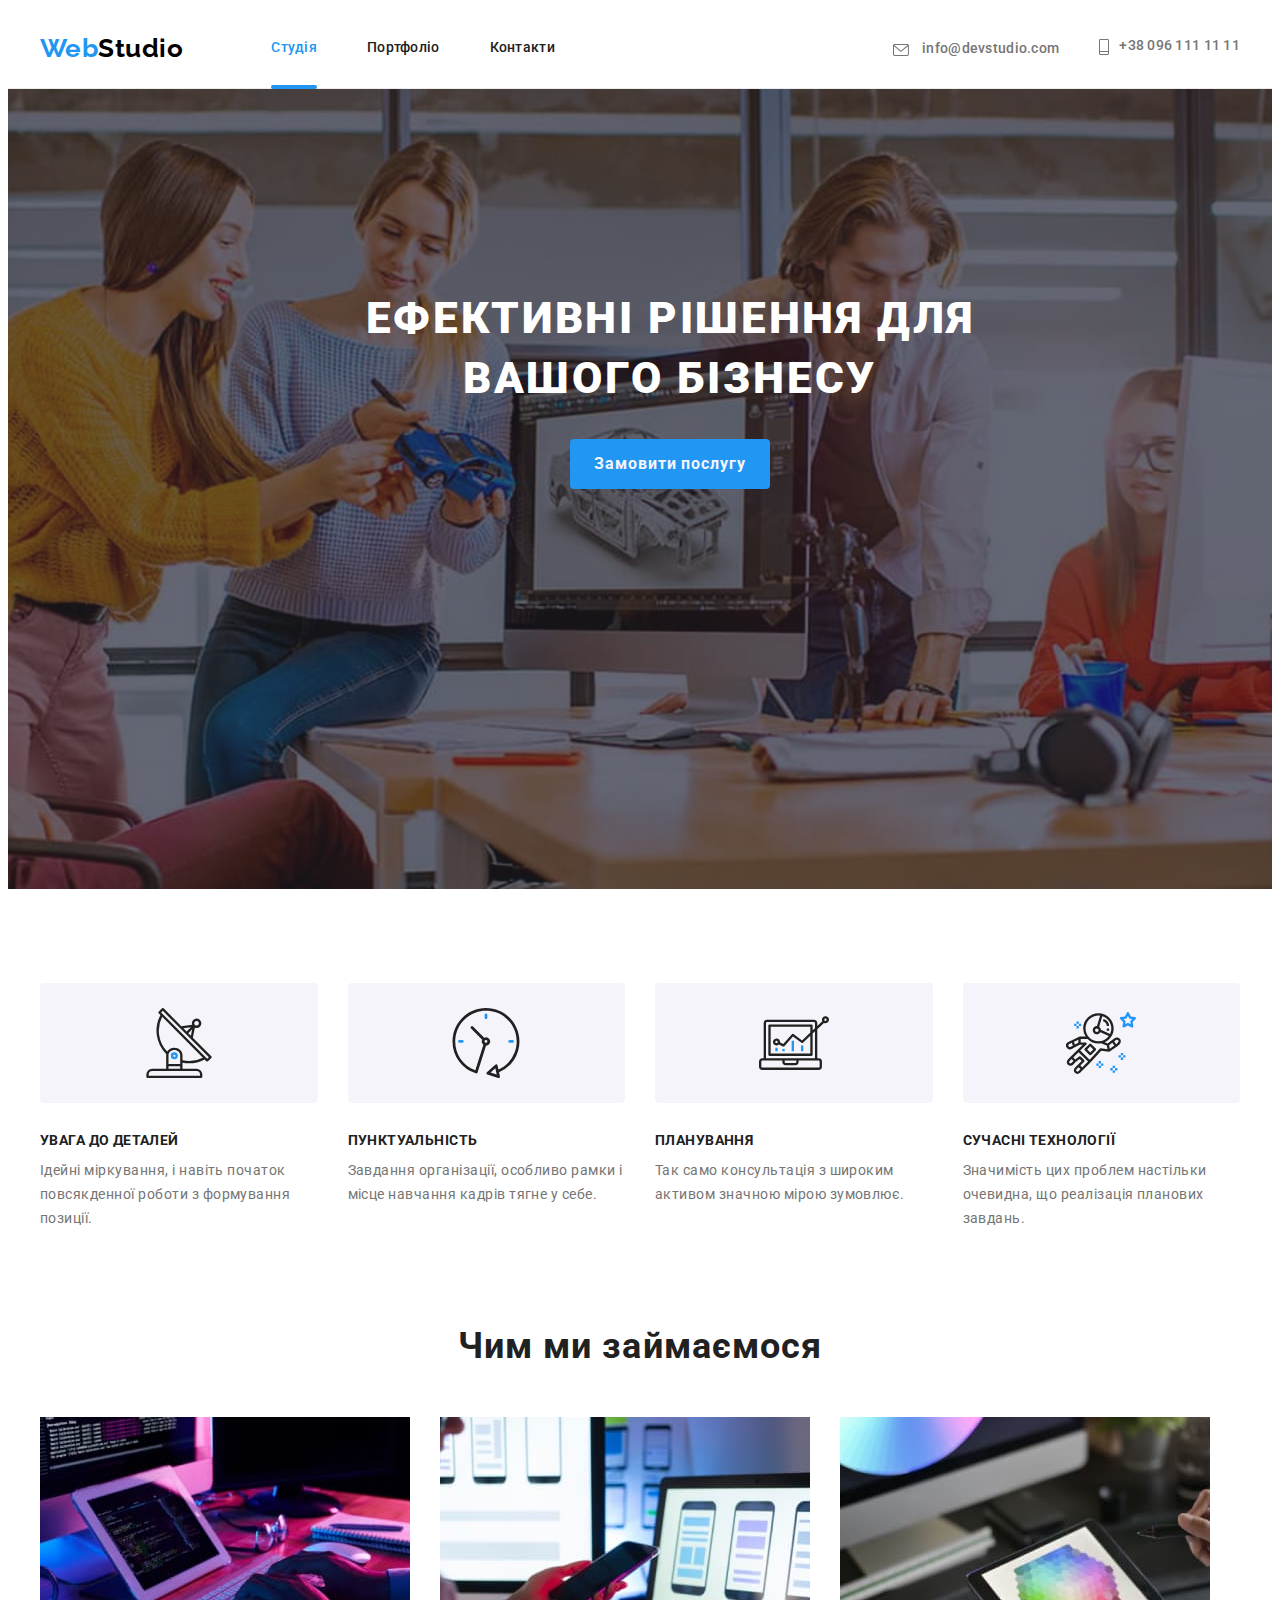
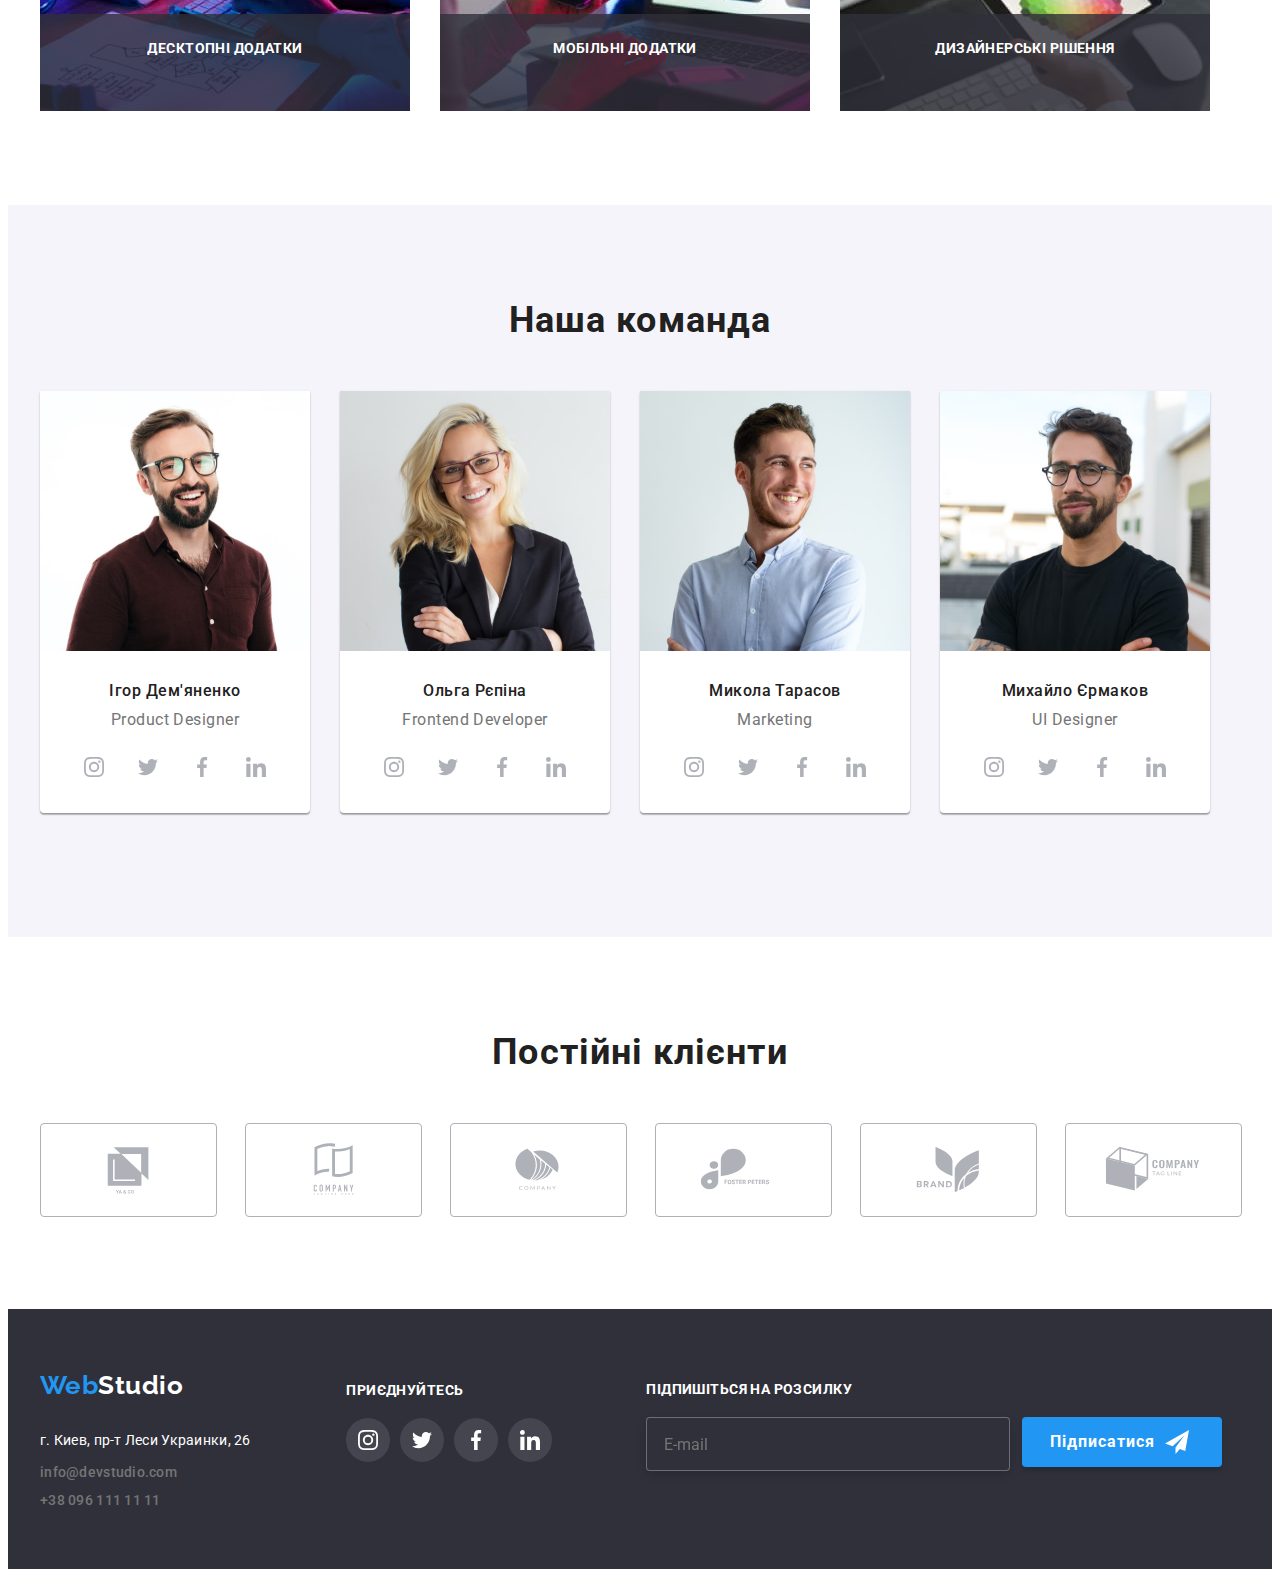
==== commit 1eb88570: "modal adapt" ====
--- a/index.html
+++ b/index.html
@@ -16,7 +16,7 @@
  <header class="header">
         <div class="container header__container">
             <nav class="header-navigation">
-            <a href="./index.html" class="logo"><span class="accent">Web</span><span class="accent__studio">Studio</span></a>
+            <a href="./index.html" class="logo logo-header"><span class="accent">Web</span><span class="accent__studio">Studio</span></a>
             <button type="button" class="menu-open" data-menu-open><svg class="open-icon"><use href="./images/symbol-defs — 1.svg#icon-menu">
             </use></svg></button>
             <ul class="site-nav">
@@ -235,8 +235,7 @@
             <textarea name="user-coment" id="user-coment" class="modal-coment-text" placeholder="Введіть текст"></textarea>
             <div class="checkbox-div"><input type="checkbox" name="privacy" id="privacy" class="input-check">
             <label for="privacy" class="privacy-text"><span><svg class="check-icon" width="16" height="15"><use href="./images/symbol-defs — 1.svg#icon-icon-check"></use></svg></span>Погоджуюся з розсилкою та приймаю <a href="" class="privacy-link">Умови договору</a></label></div>
-            <div class="privacy-text"><p>Погоджуюся з розсилкою та приймаю </p><a href="" class="privacy-link">Умови договору</a>
-            </div><button type="submit" class="modal-button">Відправити</button>
+            <button type="submit" class="modal-button">Відправити</button>
             </form>
         </div>
     </div>
--- a/css/main.min.css
+++ b/css/main.min.css
@@ -1,2 +1,2 @@
-.logo{text-decoration:none;padding-right:93px}@media screen and (min-width: 480px){.logo{padding-top:16px;padding-bottom:16px;padding-right:276px}}@media screen and (min-width: 768px){.logo{padding-top:26px;padding-bottom:26px;padding:0;margin-right:88px}}.accent{color:var(--accent-color)}.accent__studio{color:var(--black)}.accent,.accent__studio{font-family:Raleway;font-weight:700;font-size:24px;line-height:1.19}.header{background-color:var(--background);display:-webkit-box;display:-ms-flexbox;display:flex;border-bottom:1px solid #ECECEC}.header-navigation{display:-webkit-box;display:-ms-flexbox;display:flex;-webkit-box-align:center;-ms-flex-align:center;align-items:center}.header__container{display:-webkit-box;display:-ms-flexbox;display:flex;-webkit-box-align:center;-ms-flex-align:center;align-items:center}.site-nav{-webkit-box-pack:justify;-ms-flex-pack:justify;justify-content:space-between;display:none}@media screen and (min-width: 768px){.site-nav{display:-webkit-box;display:-ms-flexbox;display:flex}}.site-nav .site-nav__link{color:var(--title-text-color);font-weight:500;font-size:14px;line-height:1.14;letter-spacing:0.02em;text-decoration:none;display:block;-webkit-transition:color 250ms cubic-bezier(0.4, 0, 0.2, 1);transition:color 250ms cubic-bezier(0.4, 0, 0.2, 1)}.site-nav .site-nav__link:hover,.site-nav .site-nav__link:focus{color:var(--accent-color)}.site-nav__navigation{margin-left:50px;position:relative}.site-nav__navigation:first-child{margin-left:0}.current::after{content:"";position:absolute;display:block;width:100%;height:4px;bottom:-1px;border-radius:2px;background-color:var(--accent-color)}.site-nav .current{color:#2196F3}.auth-nav{margin-left:auto;display:none}@media screen and (min-width: 768px){.auth-nav{display:block}}.site-nav__link,.auth-nav__link{padding-top:32px;padding-bottom:32px;-webkit-transition:color 250ms cubic-bezier(0.4, 0, 0.2, 1);transition:color 250ms cubic-bezier(0.4, 0, 0.2, 1)}.auth-nav__link,.link{color:var(--primary-text-color);font-weight:500;font-size:12px;line-height:1.14;letter-spacing:0.02em;text-decoration:none;-webkit-transition:color 250ms cubic-bezier(0.4, 0, 0.2, 1);transition:color 250ms cubic-bezier(0.4, 0, 0.2, 1)}.auth-nav__link:hover,.auth-nav__link:focus,.link:hover,.link:focus{color:var(--accent-color)}.site-nav__link,.auth-nav__link{color:var(--primary-text-color)}.icon-tel{width:10px;height:14px}.icon-mail{width:14px;height:10px}.auth-nav__icon{fill:currentColor;vertical-align:middle;margin-right:8px}.auth-nav__icon:focus,.auth-nav__icon:hover{color:var(--accent-color)}.menu-open{width:40px;height:40px;background-color:transparent;padding:0;border:none;display:-webkit-box;display:-ms-flexbox;display:flex}.menu-open:hover+.open-icon{fill:var(--accent-color)}@media screen and (min-width: 767px){.menu-open{display:none}}.open-icon{width:40px;height:40px;-webkit-transition:fill 250ms cubic-bezier(0.4, 0, 0.2, 1);transition:fill 250ms cubic-bezier(0.4, 0, 0.2, 1)}.open-icon:hover{fill:var(--accent-color)}.mob-menu{width:100vw;height:100vh;background-color:#fff;top:0;position:fixed;z-index:1;padding-bottom:48px}.mob-menu>.mob-container{height:100%;display:-webkit-box;display:-ms-flexbox;display:flex;-webkit-box-orient:vertical;-webkit-box-direction:normal;-ms-flex-direction:column;flex-direction:column;-webkit-box-pack:justify;-ms-flex-pack:justify;justify-content:space-between}@media screen and (max-width: 767px){.mob-menu{display:none}}.mob-container{padding-left:40px}.menu-close{width:40px;height:40px;background-color:transparent;border:5px black;display:-webkit-box;display:-ms-flexbox;display:flex;margin-left:auto;-webkit-box-pack:center;-ms-flex-pack:center;justify-content:center;-webkit-box-align:center;-ms-flex-align:center;align-items:center;padding-top:10px}.menu-close:hover+.close-icon{fill:var(--accent-color)}.close-icon{width:40px;height:40px;-webkit-transition:fill 250ms cubic-bezier(0.4, 0, 0.2, 1);transition:fill 250ms cubic-bezier(0.4, 0, 0.2, 1)}.close-icon:hover{fill:var(--accent-color)}.mob-nav__link{font-family:'Roboto';font-style:normal;font-weight:500;font-size:40px;line-height:calc(47 / 40);letter-spacing:0.02em;color:#212121;text-decoration:none;-webkit-transition:color 250ms cubic-bezier(0.4, 0, 0.2, 1);transition:color 250ms cubic-bezier(0.4, 0, 0.2, 1)}@media screen and (max-width: 380px){.mob-nav__link{font-size:8vw}}.mob-nav__link:hover{color:var(--accent-color)}.mob__navigation:not(:last-child){margin-bottom:32px}.mob-contact__tel{display:block;font-family:'Roboto';font-style:normal;font-weight:500;font-size:34px;line-height:calc(40 / 34);letter-spacing:0.02em;color:#757575;margin-bottom:32px}@media screen and (max-width: 380px){.mob-contact__tel{font-size:7vw}}.mob-contact_link{font-family:'Roboto';font-style:normal;font-weight:500;font-size:24px;line-height:calc(28 / 24);letter-spacing:0.02em;text-decoration:none;color:#757575}.mob-soc_list{display:-webkit-box;display:-ms-flexbox;display:flex;gap:10px;padding-top:64px}.mob-soc_link{font-family:'Roboto';font-style:normal;font-weight:500;font-size:18px;line-height:1.22;letter-spacing:0.02em;color:#2196F3}.mob-li::before{position:absolute;content:"";left:-10px;height:22px;width:2px;background-color:rgba(33,33,33,0.2)}.mob-li:not(:first-child){margin-left:10px;position:relative}.footer{display:block;background-color:var(--color-text);padding-top:60px;padding-bottom:60px}@media screen and (min-width: 768px){.footer{padding-top:0;padding-bottom:60px}}@media screen and (min-width: 1200px){.footer{padding-top:0;padding-bottom:60px}}.footer__list{display:block}.list-link{-webkit-box-pack:center;-ms-flex-pack:center;justify-content:center}@media screen and (min-width: 768px){.list-link{width:231px}}.address{margin-top:28px;-webkit-transition:color 250ms cubic-bezier(0.4, 0, 0.2, 1);transition:color 250ms cubic-bezier(0.4, 0, 0.2, 1)}.address .link:hover,.address .link:focus{color:var(--accent-color)}.address .maps{color:var(--background);font-weight:400;font-size:14px;line-height:1.71;font-style:normal;text-decoration:none;-webkit-transition:color 250ms cubic-bezier(0.4, 0, 0.2, 1);transition:color 250ms cubic-bezier(0.4, 0, 0.2, 1)}.link__telf .link__mail{color:var(--color);font-weight:400;font-size:14px;line-height:1.71;text-decoration:none;font-style:normal}.link__telf,.link__mail{color:var(--primary-text-color);font-weight:500;font-size:14px;line-height:1.14;letter-spacing:0.02em;text-decoration:none}.list-link,.link__mail,.link__telf,.maps{margin:0;padding:0}.list-link{margin-bottom:9px}.list-link:last-child{margin-bottom:0}.logo__footer,.accent__footer{padding:0}@media screen and (min-width: 1200px){.footer__div{display:-webkit-box;display:-ms-flexbox;display:flex;-webkit-box-align:baseline;-ms-flex-align:baseline;align-items:baseline}}.footer .accent__studio{color:var(--background)}.social-title{color:var(--background);font-family:'Roboto';font-style:normal;font-weight:700;font-size:14px;line-height:16px;letter-spacing:0.03em;margin-bottom:20px;text-transform:uppercase}.footer-social{text-align:center;margin-top:60px;margin-bottom:60px}@media screen and (min-width: 768px){.footer-social{margin:0;padding-top:65px}}@media screen and (min-width: 1200px){.footer-social{padding-top:72px;margin-left:70px;text-align:left}}.footer-soc{display:-webkit-box;display:-ms-flexbox;display:flex;-webkit-box-pack:center;-ms-flex-pack:center;justify-content:center;gap:10px}.footer-soc__list{width:44px;height:44px}.footer-soc__link{width:100%;height:100%;background:rgba(255,255,255,0.1);border-radius:50%;display:-webkit-box;display:-ms-flexbox;display:flex;-webkit-box-align:center;-ms-flex-align:center;align-items:center;-webkit-box-pack:center;-ms-flex-pack:center;justify-content:center;-webkit-transition:background-color 250ms cubic-bezier(0.4, 0, 0.2, 1);transition:background-color 250ms cubic-bezier(0.4, 0, 0.2, 1)}.footer-soc__link:hover,.footer-soc__link:focus{background-color:var(--accent-color)}.footer-soc__icon{width:20px;height:20px;fill:var(--background)}.subscription__title{color:var(--background);font-family:'Roboto';font-style:normal;font-weight:700;font-size:14px;line-height:16px;letter-spacing:0.03em;margin-bottom:20px;text-transform:uppercase;text-align:center}@media screen and (min-width: 1200px){.subscription__title{text-align:left}}.form-inpute{width:100%;height:50px;background:#2F303A;border:1px solid rgba(255,255,255,0.3);-webkit-filter:drop-shadow(0px 4px 4px rgba(0,0,0,0.15));filter:drop-shadow(0px 4px 4px rgba(0,0,0,0.15));border-radius:4px;font-family:'Roboto';font-style:normal;font-weight:400;font-size:16px;line-height:20px;margin-bottom:20px;color:rgba(255,255,255,0.6)}.form-inpute::-webkit-input-placeholder{padding:15px}.form-inpute:-ms-input-placeholder{padding:15px}.form-inpute::-ms-input-placeholder{padding:15px}.form-inpute::placeholder{padding:15px}@media screen and (min-width: 768px){.form-inpute{width:450px}}@media screen and (min-width: 1200px){.form-inpute{width:358px;height:50px;margin-bottom:0}}.subscription__form{display:block;text-align:center}@media screen and (min-width: 1200px){.subscription__form{display:-webkit-box;display:-ms-flexbox;display:flex;gap:12px}}.footer-subscription{display:block;-webkit-box-align:center;-ms-flex-align:center;align-items:center}@media screen and (min-width: 768px){.footer-subscription{margin-top:60px}}@media screen and (min-width: 1200px){.footer-subscription{margin-top:0;margin-left:94px;padding-top:72px}}@media screen and (min-width: 480px){.footer__address{text-align:center;-webkit-box-pack:center;-ms-flex-pack:center;justify-content:center}}@media screen and (min-width: 768px){.footer__address{display:-webkit-box;display:-ms-flexbox;display:flex}}@media screen and (min-width: 768px) and (max-width: 1199px){.address-wrap{display:block;padding-top:60px;margin-right:165px}}@media screen and (min-width: 1200px){.address-wrap{text-align:left;padding-top:60px}}.button{color:var(--title-text-color);background-color:var(--primary-white-color);font-family:Roboto}.button.primary{margin:0 auto;display:block;width:200px;height:50px;border-radius:4px;background-color:var(--accent-color);color:var(--primary-white-color);cursor:pointer;font-weight:700;font-size:16px;line-height:1.88;letter-spacing:0.06em;font-family:Roboto;border:none;-webkit-transition:background-color 250ms cubic-bezier(0.4, 0, 0.2, 1);transition:background-color 250ms cubic-bezier(0.4, 0, 0.2, 1)}.button.primary:hover,.button.primary:focus{background-color:var(--button-color)}.button-secondary{padding:6px 22px;border-radius:4px;color:var(--title-text-color);background-color:var(--primary-white-color);cursor:pointer;font-family:'Roboto';font-weight:500;font-size:16px;line-height:1.63;text-align:center;border:none;-webkit-transition:color 250ms cubic-bezier(0.4, 0, 0.2, 1),background-color 250ms cubic-bezier(0.4, 0, 0.2, 1),-webkit-box-shadow 250ms cubic-bezier(0.4, 0, 0.2, 1);transition:color 250ms cubic-bezier(0.4, 0, 0.2, 1),background-color 250ms cubic-bezier(0.4, 0, 0.2, 1),-webkit-box-shadow 250ms cubic-bezier(0.4, 0, 0.2, 1);transition:color 250ms cubic-bezier(0.4, 0, 0.2, 1),background-color 250ms cubic-bezier(0.4, 0, 0.2, 1),box-shadow 250ms cubic-bezier(0.4, 0, 0.2, 1);transition:color 250ms cubic-bezier(0.4, 0, 0.2, 1),background-color 250ms cubic-bezier(0.4, 0, 0.2, 1),box-shadow 250ms cubic-bezier(0.4, 0, 0.2, 1),-webkit-box-shadow 250ms cubic-bezier(0.4, 0, 0.2, 1)}.button-secondary:hover,.button-secondary:focus{background-color:var(--accent-color);font-family:'Roboto';font-style:normal;font-weight:500;font-size:16px;line-height:1.62;color:var(--background);-webkit-box-shadow:0px 3px 1px rgba(0,0,0,0.1),0px 1px 2px rgba(0,0,0,0.08),0px 2px 2px rgba(0,0,0,0.12);box-shadow:0px 3px 1px rgba(0,0,0,0.1),0px 1px 2px rgba(0,0,0,0.08),0px 2px 2px rgba(0,0,0,0.12)}.button-portfolio{margin-bottom:50px;display:-webkit-box;display:-ms-flexbox;display:flex;gap:8px;-webkit-box-pack:center;-ms-flex-pack:center;justify-content:center}.modal-button{margin:0 auto;display:block;width:200px;height:50px;border-radius:4px;background-color:var(--accent-color);color:var(--primary-white-color);cursor:pointer;font-weight:700;font-size:16px;line-height:1.88;letter-spacing:0.06em;font-family:Roboto;border:none;-webkit-transition:background-color 250ms cubic-bezier(0.4, 0, 0.2, 1);transition:background-color 250ms cubic-bezier(0.4, 0, 0.2, 1)}.modal-button:hover,.modal-button:focus{background-color:var(--button-color)}.subscription-btn{width:200px;height:50px;background:#2196F3;cursor:pointer;padding:10px 28px;-webkit-box-shadow:0px 4px 4px rgba(0,0,0,0.15);box-shadow:0px 4px 4px rgba(0,0,0,0.15);border-radius:4px;border:none;outline:none;font-family:'Roboto';font-style:normal;font-weight:700;font-size:16px;line-height:1.88;display:-webkit-box;display:-ms-flexbox;display:flex;-webkit-box-align:center;-ms-flex-align:center;align-items:center;text-align:center;letter-spacing:0.06em;color:#FFFFFF;gap:10px;margin:0 auto;-webkit-transition:background-color 250ms cubic-bezier(0.4, 0, 0.2, 1);transition:background-color 250ms cubic-bezier(0.4, 0, 0.2, 1)}.subscription-btn:hover,.subscription-btn:focus{background-color:var(--button-color)}.backdrop{width:100%;height:100%;background-color:rgba(0,0,0,0.2);position:fixed;top:0;-webkit-transition:opacity 250ms cubic-bezier(0.4, 0, 0.2, 1),visibility 250ms cubic-bezier(0.4, 0, 0.2, 1);transition:opacity 250ms cubic-bezier(0.4, 0, 0.2, 1),visibility 250ms cubic-bezier(0.4, 0, 0.2, 1)}.modal{width:528px;height:581px;background-color:var(--background);-webkit-box-shadow:0px 1px 3px rgba(0,0,0,0.12),0px 1px 1px rgba(0,0,0,0.14),0px 2px 1px rgba(0,0,0,0.2);box-shadow:0px 1px 3px rgba(0,0,0,0.12),0px 1px 1px rgba(0,0,0,0.14),0px 2px 1px rgba(0,0,0,0.2);border-radius:4px;position:absolute;top:50%;left:50%;-webkit-transform:translate(-50%, -50%);transform:translate(-50%, -50%);padding:40px}.modal-close{width:30px;height:30px;background-color:var(--background);border:1px solid rgba(0,0,0,0.1);border-radius:50%;position:absolute;top:8px;right:8px;display:-webkit-box;display:-ms-flexbox;display:flex;-webkit-box-align:center;-ms-flex-align:center;align-items:center;-webkit-box-pack:center;-ms-flex-pack:center;justify-content:center;cursor:pointer}.modal-close:hover+.modal-close-icon{fill:var(--accent-color)}.modal-close-icon{-webkit-transition:fill 250ms cubic-bezier(0.4, 0, 0.2, 1);transition:fill 250ms cubic-bezier(0.4, 0, 0.2, 1)}.modal-close-icon:hover{fill:var(--accent-color)}.modal-title{font-family:'Roboto';font-style:normal;font-weight:700;font-size:20px;line-height:23px;text-align:center;color:#212121;margin-bottom:12px}.modal-input{width:100%;height:40px;border:1px solid rgba(33,33,33,0.2);border-radius:4px;outline:transparent;padding-left:42px;margin-bottom:10px;-webkit-transition:border-color 250ms cubic-bezier(0.4, 0, 0.2, 1),fill 250ms cubic-bezier(0.4, 0, 0.2, 1);transition:border-color 250ms cubic-bezier(0.4, 0, 0.2, 1),fill 250ms cubic-bezier(0.4, 0, 0.2, 1)}.modal-input:focus{border-color:var(--accent-color)}.input-wrap{position:relative}.modal-input-icon{position:absolute;left:12px;top:50%;-webkit-transform:translateY(-75%);transform:translateY(-75%)}.modal-input:focus+.modal-input-icon{fill:var(--accent-color)}.input-label{display:block;margin-bottom:4px}.modal-coment{display:block;margin-bottom:4px}.modal-coment-text{width:100%;height:120px;border:1px solid rgba(33,33,33,0.2);border-radius:4px;outline:none;resize:none;padding:12px 16px;-webkit-transition:border-color 250ms cubic-bezier(0.4, 0, 0.2, 1);transition:border-color 250ms cubic-bezier(0.4, 0, 0.2, 1)}.modal-coment-text:focus{border-color:var(--accent-color)}.modal-coment-text::-webkit-input-placeholder{font-family:'Roboto';font-style:normal;font-weight:400;font-size:12px;line-height:14px;letter-spacing:0.01em;color:rgba(117,117,117,0.5)}.modal-coment-text:-ms-input-placeholder{font-family:'Roboto';font-style:normal;font-weight:400;font-size:12px;line-height:14px;letter-spacing:0.01em;color:rgba(117,117,117,0.5)}.modal-coment-text::-ms-input-placeholder{font-family:'Roboto';font-style:normal;font-weight:400;font-size:12px;line-height:14px;letter-spacing:0.01em;color:rgba(117,117,117,0.5)}.modal-coment-text::placeholder{font-family:'Roboto';font-style:normal;font-weight:400;font-size:12px;line-height:14px;letter-spacing:0.01em;color:rgba(117,117,117,0.5)}.privacy-text{display:-webkit-box;display:-ms-flexbox;display:flex;-webkit-box-align:center;-ms-flex-align:center;align-items:center;-webkit-box-pack:center;-ms-flex-pack:center;justify-content:center;font-weight:400;font-size:14px;line-height:1.71;letter-spacing:0.03em}.privacy-link{color:var(--accent-color);text-decoration:underline;margin-left:5px}.privacy-text span{width:16px;height:15px;border:2px solid #212121;border-radius:3px;margin-right:7px;display:-webkit-box;display:-ms-flexbox;display:flex;-webkit-box-align:center;-ms-flex-align:center;align-items:center;-webkit-box-pack:center;-ms-flex-pack:center;justify-content:center;fill:transparent}.input-check:checked+.privacy-text span{background-color:var(--accent-color);border-color:transparent;fill:var(--background);-webkit-transition:border-color 250ms cubic-bezier(0.4, 0, 0.2, 1);transition:border-color 250ms cubic-bezier(0.4, 0, 0.2, 1)}.checkbox-div{display:-webkit-box;display:-ms-flexbox;display:flex;-webkit-box-pack:center;-ms-flex-pack:center;justify-content:center;margin-top:20px;margin-bottom:30px}.input-check{-webkit-appearance:none;-moz-appearance:none;appearance:none}.input-check:focus+.privacy-text span{border-color:var(--accent-color)}.input-label,.modal-coment{font-family:'Roboto';font-style:normal;font-weight:400;font-size:12px;line-height:14px;letter-spacing:0.01em;color:#757575}.container{width:100%;padding-left:15px;padding-right:15px;margin-left:auto;margin-right:auto}@media screen and (min-width: 480px){.container{width:480px}}@media screen and (min-width: 768px){.container{width:768px}}@media screen and (min-width: 1200px){.container{width:1200px}}.team-soc-link{width:100%;height:100%;border-radius:50%;display:-webkit-box;display:-ms-flexbox;display:flex;-webkit-box-align:center;-ms-flex-align:center;align-items:center;-webkit-box-pack:center;-ms-flex-pack:center;justify-content:center;-webkit-transition:background-color 250ms cubic-bezier(0.4, 0, 0.2, 1);transition:background-color 250ms cubic-bezier(0.4, 0, 0.2, 1)}.team-soc-link:hover,.team-soc-link:focus{background-color:var(--accent-color)}.team-soc-icon{fill:#AFB1B8;-webkit-transition:fill 250ms cubic-bezier(0.4, 0, 0.2, 1);transition:fill 250ms cubic-bezier(0.4, 0, 0.2, 1)}.team-soc-link:hover .team-soc-icon,.team-soc-link:focus .team-soc-icon{fill:#FFFFFF}@media screen and (min-width: 768px){.features{display:-webkit-box;display:-ms-flexbox;display:flex;-ms-flex-wrap:wrap;flex-wrap:wrap;gap:30px}}.features .title{color:var(--title-text-color);font-weight:700;font-size:14px;line-height:1.14;letter-spacing:0.03em;text-transform:uppercase;text-align:center}@media screen and (min-width: 768px){.features .title{text-align:left}}@media screen and (min-width: 1200px){.icons-div{width:270px;height:120px;margin-bottom:30px;background:#F5F4FA;border-radius:4px;display:-webkit-box;display:-ms-flexbox;display:flex;-webkit-box-align:center;-ms-flex-align:center;align-items:center;-webkit-box-pack:center;-ms-flex-pack:center;justify-content:center}}.icons-div{width:450px;height:120px;margin-bottom:30px;background:#F5F4FA;border-radius:4px;-webkit-box-align:center;-ms-flex-align:center;align-items:center;-webkit-box-pack:center;-ms-flex-pack:center;justify-content:center;display:-webkit-box;display:-ms-flexbox;display:flex}.icons-div{width:100%}.title-li{width:100%}@media screen and (min-width: 768px){.title-li{width:calc((100% - 30px) / 2)}}@media screen and (min-width: 1200px){.title-li{width:calc((100% - 90px) / 4)}}.title-icon{width:70px;height:70px;display:-webkit-box;display:-ms-flexbox;display:flex;-webkit-box-align:center;-ms-flex-align:center;align-items:center;-webkit-box-pack:center;-ms-flex-pack:center;justify-content:center}.hero{padding-top:118px;background-color:#C4C4C4;max-width:100%;height:400px;margin-left:auto;margin-right:auto;background-image:-webkit-gradient(linear, left top, right top, from(rgba(47,48,58,0.4)), to(rgba(47,48,58,0.4))),url(../../images/heromob-x1.jpg);background-image:linear-gradient(to right, rgba(47,48,58,0.4), rgba(47,48,58,0.4)),url(../../images/heromob-x1.jpg);background-repeat:repeat;background-position:center;background-size:cover}@media (min-device-pixel-ratio: 2), (-webkit-min-device-pixel-ratio: 2), (min-resolution: 192dpi), (min-resolution: 2dppx){.hero{background-image:-webkit-gradient(linear, left top, right top, from(rgba(47,48,58,0.4)), to(rgba(47,48,58,0.4))),url(../../images/heromob-x2.jpg);background-image:linear-gradient(to right, rgba(47,48,58,0.4), rgba(47,48,58,0.4)),url(../../images/heromob-x2.jpg)}}@media screen and (min-width: 481px){.hero{padding-top:118px;background-image:-webkit-gradient(linear, left top, right top, from(rgba(47,48,58,0.4)), to(rgba(47,48,58,0.4))),url(../../images/herotab-x1.jpg);background-image:linear-gradient(to right, rgba(47,48,58,0.4), rgba(47,48,58,0.4)),url(../../images/herotab-x1.jpg)}}@media screen and (min-width: 481px) and (min-device-pixel-ratio: 2), screen and (min-width: 481px) and (-webkit-min-device-pixel-ratio: 2), screen and (min-width: 481px) and (min-resolution: 192dpi), screen and (min-width: 481px) and (min-resolution: 2dppx){.hero{background-image:-webkit-gradient(linear, left top, right top, from(rgba(47,48,58,0.4)), to(rgba(47,48,58,0.4))),url(../../images/herotab-x2.jpg);background-image:linear-gradient(to right, rgba(47,48,58,0.4), rgba(47,48,58,0.4)),url(../../images/herotab-x2.jpg)}}@media screen and (min-width: 769px){.hero{padding-top:200px;padding-left:60px;height:600px;max-width:1600px;background-image:-webkit-gradient(linear, left top, right top, from(rgba(47,48,58,0.4)), to(rgba(47,48,58,0.4))),url(../../images/img33.jpg);background-image:linear-gradient(to right, rgba(47,48,58,0.4), rgba(47,48,58,0.4)),url(../../images/img33.jpg)}}@media (min-device-pixel-ratio: 2), (-webkit-min-device-pixel-ratio: 2), (min-resolution: 192dpi), (min-resolution: 2dppx){.hero{background-image:-webkit-gradient(linear, left top, right top, from(rgba(47,48,58,0.4)), to(rgba(47,48,58,0.4))),url(../../images/herodeskt-x2.jpg);background-image:linear-gradient(to right, rgba(47,48,58,0.4), rgba(47,48,58,0.4)),url(../../images/herodeskt-x2.jpg)}}.hero .hero__title{color:var(--background);font-weight:900;font-size:26px;line-height:1.62;text-align:center;letter-spacing:0.06em;text-transform:uppercase}@media screen and (min-width: 1200px){.hero .hero__title{font-size:44px;line-height:1.36}}.hero__title{max-width:360px;margin:0 auto;margin-bottom:30px}@media screen and (min-width: 1200px){.hero__title{min-width:696px}}.section+.work-img{display:none;padding-top:0px}@media screen and (min-width: 1200px){.section+.work-img{display:-webkit-box;display:-ms-flexbox;display:flex}}.work{display:none;gap:30px}@media screen and (min-width: 1200px){.work{display:-webkit-box;display:-ms-flexbox;display:flex}}.work-li{position:relative}.work-text-img{position:absolute;bottom:0;padding-top:27px;width:370px;height:70px;font-family:'Roboto';color:var(--background);background-color:rgba(47,48,58,0.8);font-style:normal;font-weight:700;font-size:14px;line-height:1.14;text-align:center;letter-spacing:0.03em}.section-title{margin-bottom:30px}@media screen and (min-width: 1200px){.section-title{margin-bottom:50px}}.section-title,.section-title-h{color:var(--title-text-color);font-weight:700;font-size:28px;line-height:1.17;text-align:center;letter-spacing:0.03em}@media screen and (min-width: 1200px){.section-title,.section-title-h{font-size:36px}}.section-title-h{display:none;position:absolute;white-space:nowrap;width:1px;height:1px;overflow:hidden;border:0;padding:0;clip:rect(0 0 0 0);-webkit-clip-path:inset(50%);clip-path:inset(50%);margin:-1px}.title{color:var(--title-text-color);font-style:normal;font-weight:700;font-size:14px;line-height:1.14;margin-bottom:10px}.title-p{font-style:normal;font-weight:400;font-size:14px;line-height:1.71}.team-list{width:100%}@media screen and (min-width: 768px){.team-list{display:-webkit-box;display:-ms-flexbox;display:flex;-ms-flex-wrap:wrap;flex-wrap:wrap;gap:30px}}.section-team{background-color:var(--primary-color)}.name{margin-bottom:10px;color:var(--title-text-color);font-weight:500;font-size:16px;line-height:1.19}.team{-webkit-box-align:center;-ms-flex-align:center;align-items:center;-webkit-box-pack:center;-ms-flex-pack:center;justify-content:center;background-color:var(--background);-webkit-box-shadow:0px 1px 3px rgba(0,0,0,0.12),0px 1px 1px rgba(0,0,0,0.14),0px 2px 1px rgba(0,0,0,0.2);box-shadow:0px 1px 3px rgba(0,0,0,0.12),0px 1px 1px rgba(0,0,0,0.14),0px 2px 1px rgba(0,0,0,0.2);border-radius:0px 0px 4px 4px;margin-bottom:30px}@media screen and (min-width: 768px){.team{max-width:354px}}@media screen and (min-width: 1200px){.team{max-width:270px}}.team-text{margin-bottom:16px}.team-li{text-align:center;padding-top:30px;padding-bottom:24px}.team-soc{display:-webkit-box;display:-ms-flexbox;display:flex;-webkit-box-pack:center;-ms-flex-pack:center;justify-content:center;gap:10px}.team-soc-list{width:44px;height:44px}@media screen and (min-width: 480px){.clients{display:-webkit-box;display:-ms-flexbox;display:flex;-ms-flex-wrap:wrap;flex-wrap:wrap;-webkit-box-pack:center;-ms-flex-pack:center;justify-content:center;gap:30px}}.clients-list{width:100%}@media screen and (min-width: 480px){.clients-list{width:calc((100% - 30px) / 2)}}@media screen and (min-width: 768px){.clients-list{width:calc((100% - 60px) / 3);height:92px}}@media screen and (min-width: 1200px){.clients-list{width:calc((100% - 150px) / 6)}}.clients-link{width:100%;height:100%;border:1px solid #AFB1B8;border-radius:4px;display:-webkit-box;display:-ms-flexbox;display:flex;-webkit-box-align:center;-ms-flex-align:center;align-items:center;-webkit-box-pack:center;-ms-flex-pack:center;justify-content:center;-webkit-transition:border 250ms cubic-bezier(0.4, 0, 0.2, 1);transition:border 250ms cubic-bezier(0.4, 0, 0.2, 1)}.clients-link:hover,.clients-link:hover{border:1px solid var(--accent-color)}.clients-icon{width:106px;height:60px;fill:#AFB1B8;-webkit-transition:fill 250ms cubic-bezier(0.4, 0, 0.2, 1);transition:fill 250ms cubic-bezier(0.4, 0, 0.2, 1)}.clients-link:hover .clients-icon,.clients-link:focus .clients-icon{fill:var(--accent-color)}.portfolio{color:var(--title-text-color);font-weight:700;font-size:18px;line-height:2;letter-spacing:0.06em;margin-bottom:4px}.project-link{display:block;text-decoration:none;color:var(--primary-text-color);-webkit-transition:-webkit-box-shadow 250ms cubic-bezier(0.4, 0, 0.2, 1);transition:-webkit-box-shadow 250ms cubic-bezier(0.4, 0, 0.2, 1);transition:box-shadow 250ms cubic-bezier(0.4, 0, 0.2, 1);transition:box-shadow 250ms cubic-bezier(0.4, 0, 0.2, 1), -webkit-box-shadow 250ms cubic-bezier(0.4, 0, 0.2, 1)}.project-link:hover,.project-link:focus{-webkit-box-shadow:0px 1px 1px rgba(0,0,0,0.12),0px 4px 4px rgba(0,0,0,0.06),1px 4px 6px rgba(0,0,0,0.16);box-shadow:0px 1px 1px rgba(0,0,0,0.12),0px 4px 4px rgba(0,0,0,0.06),1px 4px 6px rgba(0,0,0,0.16)}.work-list{display:-webkit-box;display:-ms-flexbox;display:flex;-ms-flex-wrap:wrap;flex-wrap:wrap;gap:30px}.project-team{border:1px solid #EEEEEE}.project-team{border-top:0;padding-top:20px;padding-bottom:20px;padding-left:24px;padding-right:24px}.team-text-wrap{position:relative;overflow:hidden}.team-text-portfolio{position:absolute;top:0;color:var(--background);font-family:'Roboto';font-style:normal;font-weight:400;font-size:18px;line-height:1.56;background-color:rgba(33,150,243,0.9);height:100%;padding:63px 24px 63px 24px;-webkit-transform:translateY(100%);transform:translateY(100%);-webkit-transition:-webkit-transform 250ms cubic-bezier(0.4, 0, 0.2, 1);transition:-webkit-transform 250ms cubic-bezier(0.4, 0, 0.2, 1);transition:transform 250ms cubic-bezier(0.4, 0, 0.2, 1);transition:transform 250ms cubic-bezier(0.4, 0, 0.2, 1), -webkit-transform 250ms cubic-bezier(0.4, 0, 0.2, 1)}.project:hover .team-text-portfolio{-webkit-transform:translateY(0);transform:translateY(0);-webkit-transition:-webkit-transform 250ms cubic-bezier(0.4, 0, 0.2, 1);transition:-webkit-transform 250ms cubic-bezier(0.4, 0, 0.2, 1);transition:transform 250ms cubic-bezier(0.4, 0, 0.2, 1);transition:transform 250ms cubic-bezier(0.4, 0, 0.2, 1), -webkit-transform 250ms cubic-bezier(0.4, 0, 0.2, 1)}p,h1,h2,h3,h4,h5,h6{margin:0}ul,ol{margin:0;padding-left:0}button{cursor:pointer}address{font-style:normal}img{display:block;max-width:100%;height:auto}ul{list-style:none}body{background-color:var(--background);color:var(--primary-text-color);font-family:Roboto, sans-serif;letter-spacing:0.03em}:root{--primary-text-color: #757575;--title-text-color: #212121;--accent-color: #2196F3;--primary-white-color:hsl(250, 37%, 97%);--background:#FFFFFF;--black:#000000;--color-text: #2F303A;--primary-color:#F5F4FA;--button-color:#188CE8;--color:rgba(255, 255, 255, 0.6)}.is-hidden{opacity:0;visibility:hidden;pointer-events:none}.section{padding-top:60px;padding-bottom:60px}@media screen and (min-width: 1200px){.section{padding-top:94px;padding-bottom:94px}}
+.logo{text-decoration:none;padding-right:93px}@media screen and (min-width: 480px){.logo{padding-top:16px;padding-bottom:16px;padding-right:276px}}@media screen and (min-width: 768px){.logo{padding-top:26px;padding-bottom:26px;padding:0}}@media screen and (min-width: 1200px){.logo{padding:0;margin-right:93px}}@media screen and (min-width: 768px){.logo-header{margin-right:88px}}.accent{color:var(--accent-color)}.accent__studio{color:var(--black)}.accent,.accent__studio{font-family:Raleway;font-weight:700;font-size:24px;line-height:1.19}@media screen and (min-width: 1200px){.accent,.accent__studio{font-size:26px}}.header{background-color:var(--background);display:-webkit-box;display:-ms-flexbox;display:flex;border-bottom:1px solid #ECECEC}.header-navigation{display:-webkit-box;display:-ms-flexbox;display:flex;-webkit-box-align:center;-ms-flex-align:center;align-items:center}.header__container{display:-webkit-box;display:-ms-flexbox;display:flex;-webkit-box-align:center;-ms-flex-align:center;align-items:center}.site-nav{-webkit-box-pack:justify;-ms-flex-pack:justify;justify-content:space-between;display:none}@media screen and (min-width: 768px){.site-nav{display:-webkit-box;display:-ms-flexbox;display:flex}}.site-nav .site-nav__link{color:var(--title-text-color);font-weight:500;font-size:14px;line-height:1.14;letter-spacing:0.02em;text-decoration:none;display:block;-webkit-transition:color 250ms cubic-bezier(0.4, 0, 0.2, 1);transition:color 250ms cubic-bezier(0.4, 0, 0.2, 1);padding-top:32px;padding-bottom:32px}.site-nav .site-nav__link:hover,.site-nav .site-nav__link:focus{color:var(--accent-color)}@media screen and (min-width: 1200px){.site-nav .site-nav__link{font:size 14px}}.site-nav__navigation{margin-left:50px;position:relative}.site-nav__navigation:first-child{margin-left:0}.current::after{content:"";position:absolute;display:block;width:100%;height:4px;bottom:-1px;border-radius:2px;background-color:var(--accent-color)}.site-nav .current{color:#2196F3}.auth-nav{margin-left:auto;display:none}@media screen and (min-width: 768px){.auth-nav{display:block}}@media screen and (min-width: 1200px){.auth-nav{display:-webkit-box;display:-ms-flexbox;display:flex}}.site-nav__link,.auth-nav__link{-webkit-transition:color 250ms cubic-bezier(0.4, 0, 0.2, 1);transition:color 250ms cubic-bezier(0.4, 0, 0.2, 1)}.auth-nav__tel{display:block;margin-top:10px}@media screen and (min-width: 1200px){.auth-nav__tel{margin-left:40px;margin-top:0;font-size:14px}}.auth-nav__link,.link{color:var(--primary-text-color);font-weight:500;font-size:12px;line-height:1.14;letter-spacing:0.02em;text-decoration:none;-webkit-transition:color 250ms cubic-bezier(0.4, 0, 0.2, 1);transition:color 250ms cubic-bezier(0.4, 0, 0.2, 1)}.auth-nav__link:hover,.auth-nav__link:focus,.link:hover,.link:focus{color:var(--accent-color)}@media screen and (min-width: 1200px){.auth-nav__link,.link{font-size:14px}}.site-nav__link,.auth-nav__link{color:var(--primary-text-color)}@media screen and (min-width: 768px){.site-nav__link,.auth-nav__link{font-size:12px}}@media screen and (min-width: 1200px){.site-nav__link,.auth-nav__link{font-size:14px}}.icon-tel{width:10px;height:14px}@media screen and (min-width: 1200px){.icon-tel{width:10px;height:16px}}.icon-mail{width:14px;height:10px}@media screen and (min-width: 1200px){.icon-mail{width:16px;height:12px}}.auth-nav__icon{fill:currentColor;vertical-align:middle;margin-right:8px}.auth-nav__icon:focus,.auth-nav__icon:hover{color:var(--accent-color)}@media screen and (min-width: 1200px){.auth-nav__icon{margin-right:10px}}.menu-open{width:40px;height:40px;background-color:transparent;padding:0;border:none;display:-webkit-box;display:-ms-flexbox;display:flex}.menu-open:hover+.open-icon{fill:var(--accent-color)}@media screen and (min-width: 767px){.menu-open{display:none}}.open-icon{width:40px;height:40px;-webkit-transition:fill 250ms cubic-bezier(0.4, 0, 0.2, 1);transition:fill 250ms cubic-bezier(0.4, 0, 0.2, 1)}.open-icon:hover{fill:var(--accent-color)}.mob-menu{width:100vw;height:100vh;background-color:#fff;top:0;position:fixed;z-index:1;padding-bottom:48px}.mob-menu>.mob-container{height:100%;display:-webkit-box;display:-ms-flexbox;display:flex;-webkit-box-orient:vertical;-webkit-box-direction:normal;-ms-flex-direction:column;flex-direction:column;-webkit-box-pack:justify;-ms-flex-pack:justify;justify-content:space-between}@media screen and (min-width: 767px){.mob-menu{display:none}}.mob-container{padding-left:40px}.menu-close{width:40px;height:40px;background-color:transparent;border:5px black;display:-webkit-box;display:-ms-flexbox;display:flex;margin-left:auto;-webkit-box-pack:center;-ms-flex-pack:center;justify-content:center;-webkit-box-align:center;-ms-flex-align:center;align-items:center;padding-top:10px}.menu-close:hover+.close-icon{fill:var(--accent-color)}.close-icon{width:40px;height:40px;-webkit-transition:fill 250ms cubic-bezier(0.4, 0, 0.2, 1);transition:fill 250ms cubic-bezier(0.4, 0, 0.2, 1)}.close-icon:hover{fill:var(--accent-color)}.mob-nav__link{font-family:'Roboto';font-style:normal;font-weight:500;font-size:40px;line-height:calc(47 / 40);letter-spacing:0.02em;color:#212121;text-decoration:none;-webkit-transition:color 250ms cubic-bezier(0.4, 0, 0.2, 1);transition:color 250ms cubic-bezier(0.4, 0, 0.2, 1)}@media screen and (max-width: 380px){.mob-nav__link{font-size:8vw}}.mob-nav__link:hover{color:var(--accent-color)}.mob__navigation:not(:last-child){margin-bottom:32px}.mob-contact__tel{display:block;font-family:'Roboto';font-style:normal;font-weight:500;font-size:34px;line-height:calc(40 / 34);letter-spacing:0.02em;color:#757575;margin-bottom:32px}@media screen and (max-width: 380px){.mob-contact__tel{font-size:7vw}}.mob-contact_link{font-family:'Roboto';font-style:normal;font-weight:500;font-size:24px;line-height:calc(28 / 24);letter-spacing:0.02em;text-decoration:none;color:#757575}.mob-soc_list{display:-webkit-box;display:-ms-flexbox;display:flex;gap:10px;padding-top:64px}.mob-soc_link{font-family:'Roboto';font-style:normal;font-weight:500;font-size:18px;line-height:1.22;letter-spacing:0.02em;color:#2196F3}.mob-li::before{position:absolute;content:"";left:-10px;height:22px;width:2px;background-color:rgba(33,33,33,0.2)}.mob-li:not(:first-child){margin-left:10px;position:relative}.footer{display:block;background-color:var(--color-text);padding-top:60px;padding-bottom:60px}@media screen and (min-width: 768px){.footer{padding-top:0;padding-bottom:60px}}@media screen and (min-width: 1200px){.footer{padding-top:0;padding-bottom:60px}}.footer__list{display:block}.list-link{-webkit-box-pack:center;-ms-flex-pack:center;justify-content:center}@media screen and (min-width: 768px){.list-link{width:231px}}.address{margin-top:28px;-webkit-transition:color 250ms cubic-bezier(0.4, 0, 0.2, 1);transition:color 250ms cubic-bezier(0.4, 0, 0.2, 1)}.address .link:hover,.address .link:focus{color:var(--accent-color)}.address .maps{color:var(--background);font-weight:400;font-size:14px;line-height:1.71;font-style:normal;text-decoration:none;-webkit-transition:color 250ms cubic-bezier(0.4, 0, 0.2, 1);transition:color 250ms cubic-bezier(0.4, 0, 0.2, 1)}.link__telf .link__mail{color:var(--color);font-weight:400;font-size:14px;line-height:1.71;text-decoration:none;font-style:normal}.link__telf,.link__mail{color:var(--primary-text-color);font-weight:500;font-size:14px;line-height:1.14;letter-spacing:0.02em;text-decoration:none}.list-link,.link__mail,.link__telf,.maps{margin:0;padding:0}.list-link{margin-bottom:9px}.list-link:last-child{margin-bottom:0}.logo__footer,.accent__footer{padding:0}@media screen and (min-width: 1200px){.footer__div{display:-webkit-box;display:-ms-flexbox;display:flex;-webkit-box-align:baseline;-ms-flex-align:baseline;align-items:baseline}}.footer .accent__studio{color:var(--background)}.social-title{color:var(--background);font-family:'Roboto';font-style:normal;font-weight:700;font-size:14px;line-height:16px;letter-spacing:0.03em;margin-bottom:20px;text-transform:uppercase}.footer-social{text-align:center;margin-top:60px;margin-bottom:60px}@media screen and (min-width: 768px){.footer-social{margin:0;padding-top:65px}}@media screen and (min-width: 1200px){.footer-social{padding-top:72px;margin-left:70px;text-align:left}}.footer-soc{display:-webkit-box;display:-ms-flexbox;display:flex;-webkit-box-pack:center;-ms-flex-pack:center;justify-content:center;gap:10px}.footer-soc__list{width:44px;height:44px}.footer-soc__link{width:100%;height:100%;background:rgba(255,255,255,0.1);border-radius:50%;display:-webkit-box;display:-ms-flexbox;display:flex;-webkit-box-align:center;-ms-flex-align:center;align-items:center;-webkit-box-pack:center;-ms-flex-pack:center;justify-content:center;-webkit-transition:background-color 250ms cubic-bezier(0.4, 0, 0.2, 1);transition:background-color 250ms cubic-bezier(0.4, 0, 0.2, 1)}.footer-soc__link:hover,.footer-soc__link:focus{background-color:var(--accent-color)}.footer-soc__icon{width:20px;height:20px;fill:var(--background)}.subscription__title{color:var(--background);font-family:'Roboto';font-style:normal;font-weight:700;font-size:14px;line-height:16px;letter-spacing:0.03em;margin-bottom:20px;text-transform:uppercase;text-align:center}@media screen and (min-width: 1200px){.subscription__title{text-align:left}}.form-inpute{width:100%;height:50px;background:#2F303A;border:1px solid rgba(255,255,255,0.3);-webkit-filter:drop-shadow(0px 4px 4px rgba(0,0,0,0.15));filter:drop-shadow(0px 4px 4px rgba(0,0,0,0.15));border-radius:4px;font-family:'Roboto';font-style:normal;font-weight:400;font-size:16px;line-height:20px;margin-bottom:20px;color:rgba(255,255,255,0.6)}.form-inpute::-webkit-input-placeholder{padding:15px}.form-inpute:-ms-input-placeholder{padding:15px}.form-inpute::-ms-input-placeholder{padding:15px}.form-inpute::placeholder{padding:15px}@media screen and (min-width: 768px){.form-inpute{width:450px}}@media screen and (min-width: 1200px){.form-inpute{width:358px;height:50px;margin-bottom:0}}.subscription__form{display:block;text-align:center}@media screen and (min-width: 1200px){.subscription__form{display:-webkit-box;display:-ms-flexbox;display:flex;gap:12px}}.footer-subscription{display:block;-webkit-box-align:center;-ms-flex-align:center;align-items:center}@media screen and (min-width: 768px){.footer-subscription{margin-top:60px}}@media screen and (min-width: 1200px){.footer-subscription{margin-top:0;margin-left:94px;padding-top:72px}}@media screen and (min-width: 480px){.footer__address{text-align:center;-webkit-box-pack:center;-ms-flex-pack:center;justify-content:center}}@media screen and (min-width: 768px){.footer__address{display:-webkit-box;display:-ms-flexbox;display:flex}}@media screen and (min-width: 768px) and (max-width: 1199px){.address-wrap{display:block;padding-top:60px;margin-right:165px}}@media screen and (min-width: 1200px){.address-wrap{text-align:left;padding-top:60px}}.button{color:var(--title-text-color);background-color:var(--primary-white-color);font-family:Roboto}.button.primary{margin:0 auto;display:block;width:200px;height:50px;border-radius:4px;background-color:var(--accent-color);color:var(--primary-white-color);cursor:pointer;font-weight:700;font-size:16px;line-height:1.88;letter-spacing:0.06em;font-family:Roboto;border:none;-webkit-transition:background-color 250ms cubic-bezier(0.4, 0, 0.2, 1);transition:background-color 250ms cubic-bezier(0.4, 0, 0.2, 1)}.button.primary:hover,.button.primary:focus{background-color:var(--button-color)}.button-secondary{padding:6px 22px;border-radius:4px;color:var(--title-text-color);background-color:var(--primary-white-color);cursor:pointer;font-family:'Roboto';font-weight:500;font-size:16px;line-height:1.63;text-align:center;border:none;-webkit-transition:color 250ms cubic-bezier(0.4, 0, 0.2, 1),background-color 250ms cubic-bezier(0.4, 0, 0.2, 1),-webkit-box-shadow 250ms cubic-bezier(0.4, 0, 0.2, 1);transition:color 250ms cubic-bezier(0.4, 0, 0.2, 1),background-color 250ms cubic-bezier(0.4, 0, 0.2, 1),-webkit-box-shadow 250ms cubic-bezier(0.4, 0, 0.2, 1);transition:color 250ms cubic-bezier(0.4, 0, 0.2, 1),background-color 250ms cubic-bezier(0.4, 0, 0.2, 1),box-shadow 250ms cubic-bezier(0.4, 0, 0.2, 1);transition:color 250ms cubic-bezier(0.4, 0, 0.2, 1),background-color 250ms cubic-bezier(0.4, 0, 0.2, 1),box-shadow 250ms cubic-bezier(0.4, 0, 0.2, 1),-webkit-box-shadow 250ms cubic-bezier(0.4, 0, 0.2, 1)}.button-secondary:hover,.button-secondary:focus{background-color:var(--accent-color);font-family:'Roboto';font-style:normal;font-weight:500;font-size:16px;line-height:1.62;color:var(--background);-webkit-box-shadow:0px 3px 1px rgba(0,0,0,0.1),0px 1px 2px rgba(0,0,0,0.08),0px 2px 2px rgba(0,0,0,0.12);box-shadow:0px 3px 1px rgba(0,0,0,0.1),0px 1px 2px rgba(0,0,0,0.08),0px 2px 2px rgba(0,0,0,0.12)}.button-portfolio{margin-bottom:50px;display:-webkit-box;display:-ms-flexbox;display:flex;gap:8px;-webkit-box-pack:center;-ms-flex-pack:center;justify-content:center}.modal-button{margin:0 auto;display:block;width:200px;height:50px;border-radius:4px;background-color:var(--accent-color);color:var(--primary-white-color);cursor:pointer;font-weight:700;font-size:16px;line-height:1.88;letter-spacing:0.06em;font-family:Roboto;border:none;-webkit-transition:background-color 250ms cubic-bezier(0.4, 0, 0.2, 1);transition:background-color 250ms cubic-bezier(0.4, 0, 0.2, 1)}.modal-button:hover,.modal-button:focus{background-color:var(--button-color)}.subscription-btn{width:200px;height:50px;background:#2196F3;cursor:pointer;padding:10px 28px;-webkit-box-shadow:0px 4px 4px rgba(0,0,0,0.15);box-shadow:0px 4px 4px rgba(0,0,0,0.15);border-radius:4px;border:none;outline:none;font-family:'Roboto';font-style:normal;font-weight:700;font-size:16px;line-height:1.88;display:-webkit-box;display:-ms-flexbox;display:flex;-webkit-box-align:center;-ms-flex-align:center;align-items:center;text-align:center;letter-spacing:0.06em;color:#FFFFFF;gap:10px;margin:0 auto;-webkit-transition:background-color 250ms cubic-bezier(0.4, 0, 0.2, 1);transition:background-color 250ms cubic-bezier(0.4, 0, 0.2, 1)}.subscription-btn:hover,.subscription-btn:focus{background-color:var(--button-color)}.backdrop{width:100%;height:100%;background-color:rgba(0,0,0,0.2);position:fixed;top:0;-webkit-transition:opacity 250ms cubic-bezier(0.4, 0, 0.2, 1),visibility 250ms cubic-bezier(0.4, 0, 0.2, 1);transition:opacity 250ms cubic-bezier(0.4, 0, 0.2, 1),visibility 250ms cubic-bezier(0.4, 0, 0.2, 1)}.modal{background-color:var(--background);-webkit-box-shadow:0px 1px 3px rgba(0,0,0,0.12),0px 1px 1px rgba(0,0,0,0.14),0px 2px 1px rgba(0,0,0,0.2);box-shadow:0px 1px 3px rgba(0,0,0,0.12),0px 1px 1px rgba(0,0,0,0.14),0px 2px 1px rgba(0,0,0,0.2);border-radius:4px;position:absolute;top:50%;left:50%;-webkit-transform:translate(-50%, -50%);transform:translate(-50%, -50%);padding:40px}@media screen and (min-width: 480px){.modal{width:450px;height:609px}}@media screen and (min-width: 1200px){.modal{width:528px;height:581px}}.modal-close{width:30px;height:30px;background-color:var(--background);border:1px solid rgba(0,0,0,0.1);border-radius:50%;position:absolute;top:8px;right:8px;display:-webkit-box;display:-ms-flexbox;display:flex;-webkit-box-align:center;-ms-flex-align:center;align-items:center;-webkit-box-pack:center;-ms-flex-pack:center;justify-content:center;cursor:pointer}.modal-close:hover+.modal-close-icon{fill:var(--accent-color)}.modal-close-icon{-webkit-transition:fill 250ms cubic-bezier(0.4, 0, 0.2, 1);transition:fill 250ms cubic-bezier(0.4, 0, 0.2, 1)}.modal-close-icon:hover{fill:var(--accent-color)}.modal-title{font-family:'Roboto';font-style:normal;font-weight:700;font-size:20px;line-height:23px;text-align:center;color:#212121;margin-bottom:12px}.modal-input{width:100%;height:40px;border:1px solid rgba(33,33,33,0.2);border-radius:4px;outline:transparent;padding-left:42px;margin-bottom:10px;-webkit-transition:border-color 250ms cubic-bezier(0.4, 0, 0.2, 1),fill 250ms cubic-bezier(0.4, 0, 0.2, 1);transition:border-color 250ms cubic-bezier(0.4, 0, 0.2, 1),fill 250ms cubic-bezier(0.4, 0, 0.2, 1)}.modal-input:focus{border-color:var(--accent-color)}.input-wrap{position:relative}.modal-input-icon{position:absolute;left:12px;top:50%;-webkit-transform:translateY(-75%);transform:translateY(-75%)}.modal-input:focus+.modal-input-icon{fill:var(--accent-color)}.input-label{display:block;margin-bottom:4px}.modal-coment{display:block;margin-bottom:4px}.modal-coment-text{width:100%;height:120px;border:1px solid rgba(33,33,33,0.2);border-radius:4px;outline:none;resize:none;padding:12px 16px;-webkit-transition:border-color 250ms cubic-bezier(0.4, 0, 0.2, 1);transition:border-color 250ms cubic-bezier(0.4, 0, 0.2, 1)}.modal-coment-text:focus{border-color:var(--accent-color)}.modal-coment-text::-webkit-input-placeholder{font-family:'Roboto';font-style:normal;font-weight:400;font-size:12px;line-height:14px;letter-spacing:0.01em;color:rgba(117,117,117,0.5)}.modal-coment-text:-ms-input-placeholder{font-family:'Roboto';font-style:normal;font-weight:400;font-size:12px;line-height:14px;letter-spacing:0.01em;color:rgba(117,117,117,0.5)}.modal-coment-text::-ms-input-placeholder{font-family:'Roboto';font-style:normal;font-weight:400;font-size:12px;line-height:14px;letter-spacing:0.01em;color:rgba(117,117,117,0.5)}.modal-coment-text::placeholder{font-family:'Roboto';font-style:normal;font-weight:400;font-size:12px;line-height:14px;letter-spacing:0.01em;color:rgba(117,117,117,0.5)}.privacy-text{display:-webkit-box;display:-ms-flexbox;display:flex;-webkit-box-align:center;-ms-flex-align:center;align-items:center;-webkit-box-pack:center;-ms-flex-pack:center;justify-content:center;font-weight:400;font-size:12px;line-height:1.71;letter-spacing:0.03em}.privacy-link{color:var(--accent-color);text-decoration:underline;margin-left:5px}.privacy-text span{width:16px;height:15px;border:2px solid #212121;border-radius:3px;margin-right:7px;display:-webkit-box;display:-ms-flexbox;display:flex;-webkit-box-align:center;-ms-flex-align:center;align-items:center;-webkit-box-pack:center;-ms-flex-pack:center;justify-content:center;fill:transparent}.input-check:checked+.privacy-text span{background-color:var(--accent-color);border-color:transparent;fill:var(--background);-webkit-transition:border-color 250ms cubic-bezier(0.4, 0, 0.2, 1);transition:border-color 250ms cubic-bezier(0.4, 0, 0.2, 1)}.checkbox-div{display:-webkit-box;display:-ms-flexbox;display:flex;margin-top:20px;margin-bottom:30px}@media screen and (min-width: 1200px){.checkbox-div{-webkit-box-pack:center;-ms-flex-pack:center;justify-content:center}}.input-check{-webkit-appearance:none;-moz-appearance:none;appearance:none}.input-check:focus+.privacy-text span{border-color:var(--accent-color)}.input-label,.modal-coment{font-family:'Roboto';font-style:normal;font-weight:400;font-size:12px;line-height:14px;letter-spacing:0.01em;color:#757575}.container{width:100%;padding-left:15px;padding-right:15px;margin-left:auto;margin-right:auto}@media screen and (min-width: 480px){.container{width:480px}}@media screen and (min-width: 768px){.container{width:768px}}@media screen and (min-width: 1200px){.container{width:1200px}}.team-soc-link{width:100%;height:100%;border-radius:50%;display:-webkit-box;display:-ms-flexbox;display:flex;-webkit-box-align:center;-ms-flex-align:center;align-items:center;-webkit-box-pack:center;-ms-flex-pack:center;justify-content:center;-webkit-transition:background-color 250ms cubic-bezier(0.4, 0, 0.2, 1);transition:background-color 250ms cubic-bezier(0.4, 0, 0.2, 1)}.team-soc-link:hover,.team-soc-link:focus{background-color:var(--accent-color)}.team-soc-icon{fill:#AFB1B8;-webkit-transition:fill 250ms cubic-bezier(0.4, 0, 0.2, 1);transition:fill 250ms cubic-bezier(0.4, 0, 0.2, 1)}.team-soc-link:hover .team-soc-icon,.team-soc-link:focus .team-soc-icon{fill:#FFFFFF}@media screen and (min-width: 768px){.features{display:-webkit-box;display:-ms-flexbox;display:flex;-ms-flex-wrap:wrap;flex-wrap:wrap;gap:30px}}.features .title{color:var(--title-text-color);font-weight:700;font-size:14px;line-height:1.14;letter-spacing:0.03em;text-transform:uppercase;text-align:center}@media screen and (min-width: 768px){.features .title{text-align:left}}@media screen and (min-width: 1200px){.icons-div{width:270px;height:120px;margin-bottom:30px;background:#F5F4FA;border-radius:4px;display:-webkit-box;display:-ms-flexbox;display:flex;-webkit-box-align:center;-ms-flex-align:center;align-items:center;-webkit-box-pack:center;-ms-flex-pack:center;justify-content:center}}.icons-div{width:450px;height:120px;margin-bottom:30px;background:#F5F4FA;border-radius:4px;-webkit-box-align:center;-ms-flex-align:center;align-items:center;-webkit-box-pack:center;-ms-flex-pack:center;justify-content:center;display:-webkit-box;display:-ms-flexbox;display:flex}.icons-div{width:100%}.title-li{width:100%}@media screen and (min-width: 768px){.title-li{width:calc((100% - 30px) / 2)}}@media screen and (min-width: 1200px){.title-li{width:calc((100% - 90px) / 4)}}.title-icon{width:70px;height:70px;display:-webkit-box;display:-ms-flexbox;display:flex;-webkit-box-align:center;-ms-flex-align:center;align-items:center;-webkit-box-pack:center;-ms-flex-pack:center;justify-content:center}.hero{padding-top:118px;background-color:#C4C4C4;max-width:100%;height:400px;margin-left:auto;margin-right:auto;background-image:-webkit-gradient(linear, left top, right top, from(rgba(47,48,58,0.4)), to(rgba(47,48,58,0.4))),url(../../images/heromob-x1.jpg);background-image:linear-gradient(to right, rgba(47,48,58,0.4), rgba(47,48,58,0.4)),url(../../images/heromob-x1.jpg);background-repeat:repeat;background-position:center;background-size:cover}@media (min-device-pixel-ratio: 2), (-webkit-min-device-pixel-ratio: 2), (min-resolution: 192dpi), (min-resolution: 2dppx){.hero{background-image:-webkit-gradient(linear, left top, right top, from(rgba(47,48,58,0.4)), to(rgba(47,48,58,0.4))),url(../../images/heromob-x2.jpg);background-image:linear-gradient(to right, rgba(47,48,58,0.4), rgba(47,48,58,0.4)),url(../../images/heromob-x2.jpg)}}@media screen and (min-width: 481px){.hero{padding-top:118px;background-image:-webkit-gradient(linear, left top, right top, from(rgba(47,48,58,0.4)), to(rgba(47,48,58,0.4))),url(../../images/herotab-x1.jpg);background-image:linear-gradient(to right, rgba(47,48,58,0.4), rgba(47,48,58,0.4)),url(../../images/herotab-x1.jpg)}}@media screen and (min-width: 481px) and (min-device-pixel-ratio: 2), screen and (min-width: 481px) and (-webkit-min-device-pixel-ratio: 2), screen and (min-width: 481px) and (min-resolution: 192dpi), screen and (min-width: 481px) and (min-resolution: 2dppx){.hero{background-image:-webkit-gradient(linear, left top, right top, from(rgba(47,48,58,0.4)), to(rgba(47,48,58,0.4))),url(../../images/herotab-x2.jpg);background-image:linear-gradient(to right, rgba(47,48,58,0.4), rgba(47,48,58,0.4)),url(../../images/herotab-x2.jpg)}}@media screen and (min-width: 769px){.hero{padding-top:200px;padding-left:60px;height:600px;max-width:1600px;background-image:-webkit-gradient(linear, left top, right top, from(rgba(47,48,58,0.4)), to(rgba(47,48,58,0.4))),url(../../images/img33.jpg);background-image:linear-gradient(to right, rgba(47,48,58,0.4), rgba(47,48,58,0.4)),url(../../images/img33.jpg)}}@media (min-device-pixel-ratio: 2), (-webkit-min-device-pixel-ratio: 2), (min-resolution: 192dpi), (min-resolution: 2dppx){.hero{background-image:-webkit-gradient(linear, left top, right top, from(rgba(47,48,58,0.4)), to(rgba(47,48,58,0.4))),url(../../images/herodeskt-x2.jpg);background-image:linear-gradient(to right, rgba(47,48,58,0.4), rgba(47,48,58,0.4)),url(../../images/herodeskt-x2.jpg)}}.hero .hero__title{color:var(--background);font-weight:900;font-size:26px;line-height:1.62;text-align:center;letter-spacing:0.06em;text-transform:uppercase}@media screen and (min-width: 1200px){.hero .hero__title{font-size:44px;line-height:1.36}}.hero__title{max-width:360px;margin:0 auto;margin-bottom:30px}@media screen and (min-width: 1200px){.hero__title{min-width:696px}}.section+.work-img{display:none;padding-top:0px}@media screen and (min-width: 1200px){.section+.work-img{display:-webkit-box;display:-ms-flexbox;display:flex}}.work{display:none;gap:30px}@media screen and (min-width: 1200px){.work{display:-webkit-box;display:-ms-flexbox;display:flex}}.work-li{position:relative}.work-text-img{position:absolute;bottom:0;padding-top:27px;width:370px;height:70px;font-family:'Roboto';color:var(--background);background-color:rgba(47,48,58,0.8);font-style:normal;font-weight:700;font-size:14px;line-height:1.14;text-align:center;letter-spacing:0.03em}.section-title{margin-bottom:30px}@media screen and (min-width: 1200px){.section-title{margin-bottom:50px}}.section-title,.section-title-h{color:var(--title-text-color);font-weight:700;font-size:28px;line-height:1.17;text-align:center;letter-spacing:0.03em}@media screen and (min-width: 1200px){.section-title,.section-title-h{font-size:36px}}.section-title-h{display:none;position:absolute;white-space:nowrap;width:1px;height:1px;overflow:hidden;border:0;padding:0;clip:rect(0 0 0 0);-webkit-clip-path:inset(50%);clip-path:inset(50%);margin:-1px}.title{color:var(--title-text-color);font-style:normal;font-weight:700;font-size:14px;line-height:1.14;margin-bottom:10px}.title-p{font-style:normal;font-weight:400;font-size:14px;line-height:1.71}.team-list{width:100%}@media screen and (min-width: 768px){.team-list{display:-webkit-box;display:-ms-flexbox;display:flex;-ms-flex-wrap:wrap;flex-wrap:wrap;gap:30px}}.section-team{background-color:var(--primary-color)}.name{margin-bottom:10px;color:var(--title-text-color);font-weight:500;font-size:16px;line-height:1.19}.team{-webkit-box-align:center;-ms-flex-align:center;align-items:center;-webkit-box-pack:center;-ms-flex-pack:center;justify-content:center;background-color:var(--background);-webkit-box-shadow:0px 1px 3px rgba(0,0,0,0.12),0px 1px 1px rgba(0,0,0,0.14),0px 2px 1px rgba(0,0,0,0.2);box-shadow:0px 1px 3px rgba(0,0,0,0.12),0px 1px 1px rgba(0,0,0,0.14),0px 2px 1px rgba(0,0,0,0.2);border-radius:0px 0px 4px 4px;margin-bottom:30px}@media screen and (min-width: 768px){.team{max-width:354px}}@media screen and (min-width: 1200px){.team{max-width:270px}}.team-text{margin-bottom:16px}.team-li{text-align:center;padding-top:30px;padding-bottom:24px}.team-soc{display:-webkit-box;display:-ms-flexbox;display:flex;-webkit-box-pack:center;-ms-flex-pack:center;justify-content:center;gap:10px}.team-soc-list{width:44px;height:44px}@media screen and (min-width: 480px){.clients{display:-webkit-box;display:-ms-flexbox;display:flex;-ms-flex-wrap:wrap;flex-wrap:wrap;-webkit-box-pack:center;-ms-flex-pack:center;justify-content:center;gap:30px}}.clients-list{width:100%}@media screen and (min-width: 480px){.clients-list{width:calc((100% - 30px) / 2)}}@media screen and (min-width: 768px){.clients-list{width:calc((100% - 60px) / 3);height:92px}}@media screen and (min-width: 1200px){.clients-list{width:calc((100% - 150px) / 6)}}.clients-link{width:100%;height:100%;border:1px solid #AFB1B8;border-radius:4px;display:-webkit-box;display:-ms-flexbox;display:flex;-webkit-box-align:center;-ms-flex-align:center;align-items:center;-webkit-box-pack:center;-ms-flex-pack:center;justify-content:center;-webkit-transition:border 250ms cubic-bezier(0.4, 0, 0.2, 1);transition:border 250ms cubic-bezier(0.4, 0, 0.2, 1)}.clients-link:hover,.clients-link:hover{border:1px solid var(--accent-color)}.clients-icon{width:106px;height:60px;fill:#AFB1B8;-webkit-transition:fill 250ms cubic-bezier(0.4, 0, 0.2, 1);transition:fill 250ms cubic-bezier(0.4, 0, 0.2, 1)}.clients-link:hover .clients-icon,.clients-link:focus .clients-icon{fill:var(--accent-color)}.portfolio{color:var(--title-text-color);font-weight:700;font-size:18px;line-height:2;letter-spacing:0.06em;margin-bottom:4px}.project-link{display:block;text-decoration:none;color:var(--primary-text-color);-webkit-transition:-webkit-box-shadow 250ms cubic-bezier(0.4, 0, 0.2, 1);transition:-webkit-box-shadow 250ms cubic-bezier(0.4, 0, 0.2, 1);transition:box-shadow 250ms cubic-bezier(0.4, 0, 0.2, 1);transition:box-shadow 250ms cubic-bezier(0.4, 0, 0.2, 1), -webkit-box-shadow 250ms cubic-bezier(0.4, 0, 0.2, 1)}.project-link:hover,.project-link:focus{-webkit-box-shadow:0px 1px 1px rgba(0,0,0,0.12),0px 4px 4px rgba(0,0,0,0.06),1px 4px 6px rgba(0,0,0,0.16);box-shadow:0px 1px 1px rgba(0,0,0,0.12),0px 4px 4px rgba(0,0,0,0.06),1px 4px 6px rgba(0,0,0,0.16)}.work-list{display:-webkit-box;display:-ms-flexbox;display:flex;-ms-flex-wrap:wrap;flex-wrap:wrap;gap:30px}.project-team{border:1px solid #EEEEEE}.project-team{border-top:0;padding-top:20px;padding-bottom:20px;padding-left:24px;padding-right:24px}.team-text-wrap{position:relative;overflow:hidden}.team-text-portfolio{position:absolute;top:0;color:var(--background);font-family:'Roboto';font-style:normal;font-weight:400;font-size:18px;line-height:1.56;background-color:rgba(33,150,243,0.9);height:100%;padding:63px 24px 63px 24px;-webkit-transform:translateY(100%);transform:translateY(100%);-webkit-transition:-webkit-transform 250ms cubic-bezier(0.4, 0, 0.2, 1);transition:-webkit-transform 250ms cubic-bezier(0.4, 0, 0.2, 1);transition:transform 250ms cubic-bezier(0.4, 0, 0.2, 1);transition:transform 250ms cubic-bezier(0.4, 0, 0.2, 1), -webkit-transform 250ms cubic-bezier(0.4, 0, 0.2, 1)}.project:hover .team-text-portfolio{-webkit-transform:translateY(0);transform:translateY(0);-webkit-transition:-webkit-transform 250ms cubic-bezier(0.4, 0, 0.2, 1);transition:-webkit-transform 250ms cubic-bezier(0.4, 0, 0.2, 1);transition:transform 250ms cubic-bezier(0.4, 0, 0.2, 1);transition:transform 250ms cubic-bezier(0.4, 0, 0.2, 1), -webkit-transform 250ms cubic-bezier(0.4, 0, 0.2, 1)}p,h1,h2,h3,h4,h5,h6{margin:0}ul,ol{margin:0;padding-left:0}button{cursor:pointer}address{font-style:normal}img{display:block;max-width:100%;height:auto}ul{list-style:none}body{background-color:var(--background);color:var(--primary-text-color);font-family:Roboto, sans-serif;letter-spacing:0.03em}:root{--primary-text-color: #757575;--title-text-color: #212121;--accent-color: #2196F3;--primary-white-color:hsl(250, 37%, 97%);--background:#FFFFFF;--black:#000000;--color-text: #2F303A;--primary-color:#F5F4FA;--button-color:#188CE8;--color:rgba(255, 255, 255, 0.6)}.is-hidden{opacity:0;visibility:hidden;pointer-events:none}.section{padding-top:60px;padding-bottom:60px}@media screen and (min-width: 1200px){.section{padding-top:94px;padding-bottom:94px}}
 /*# sourceMappingURL=main.min.css.map */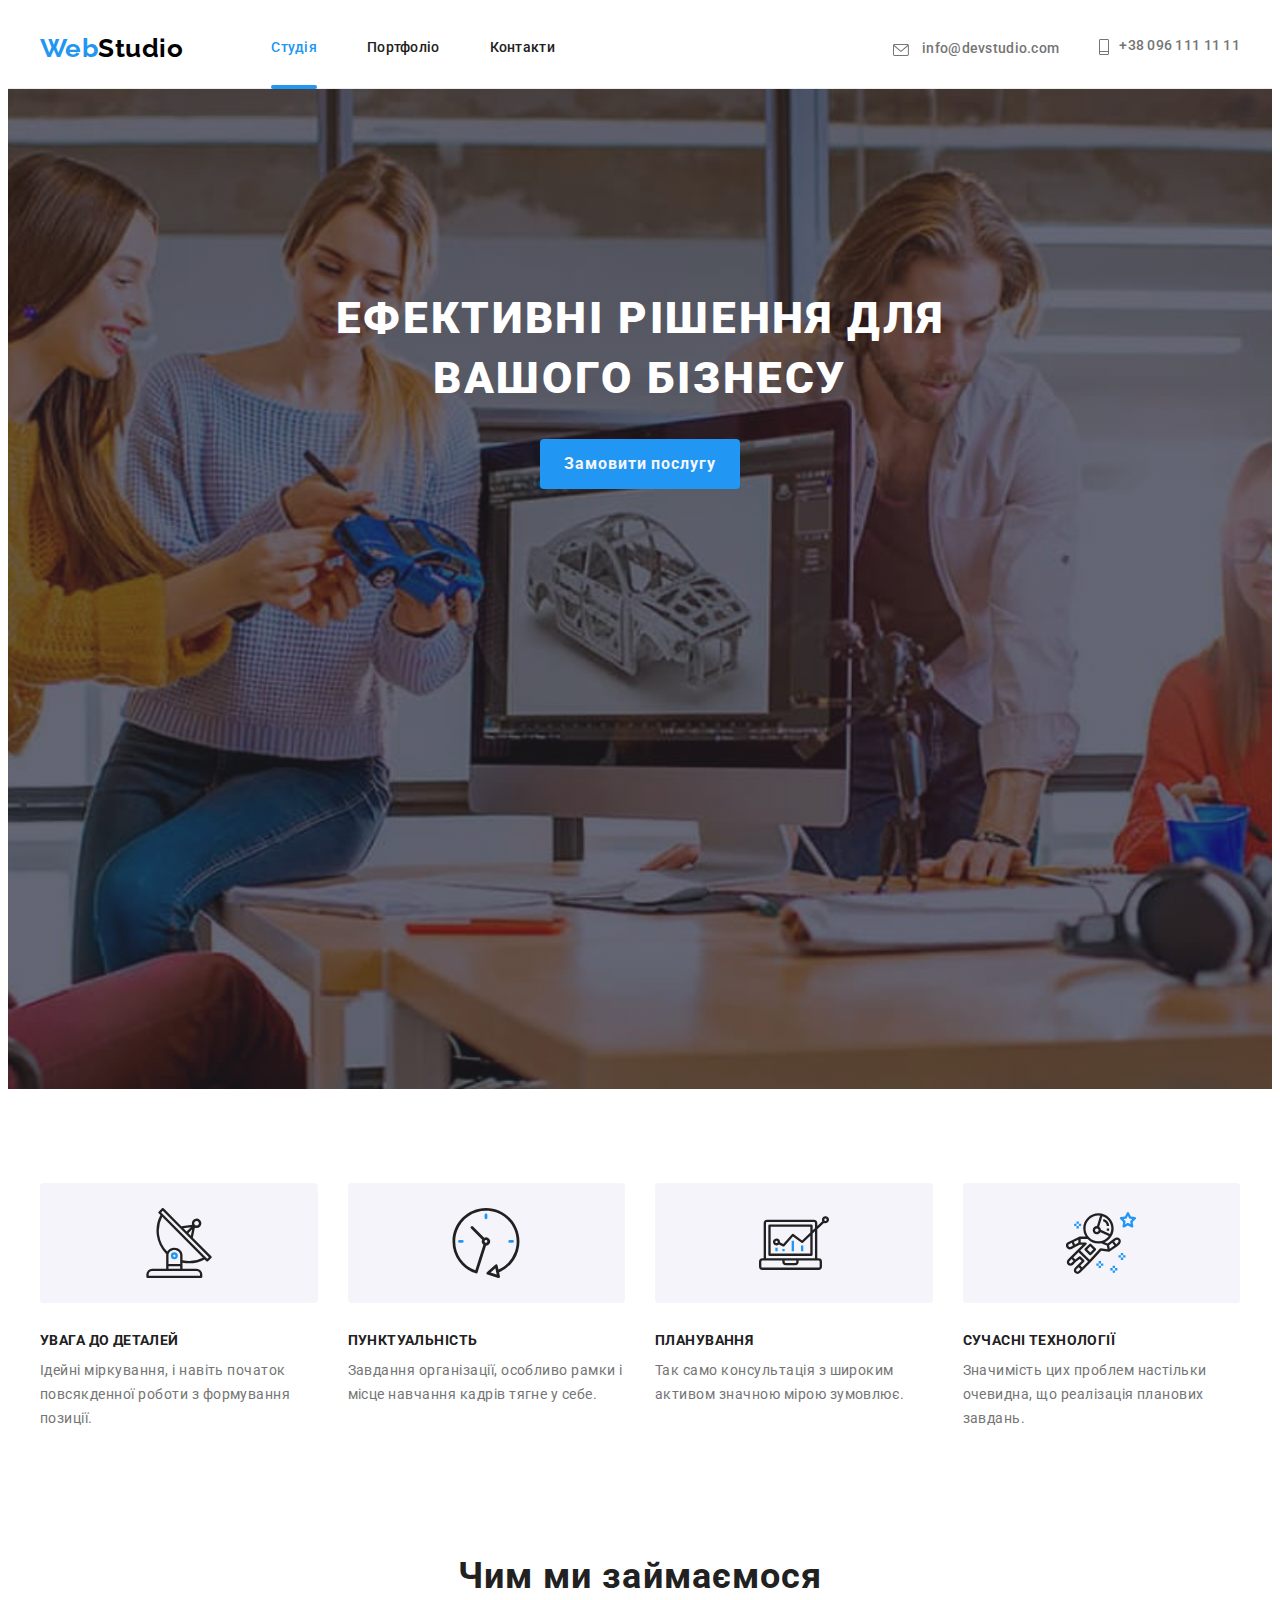
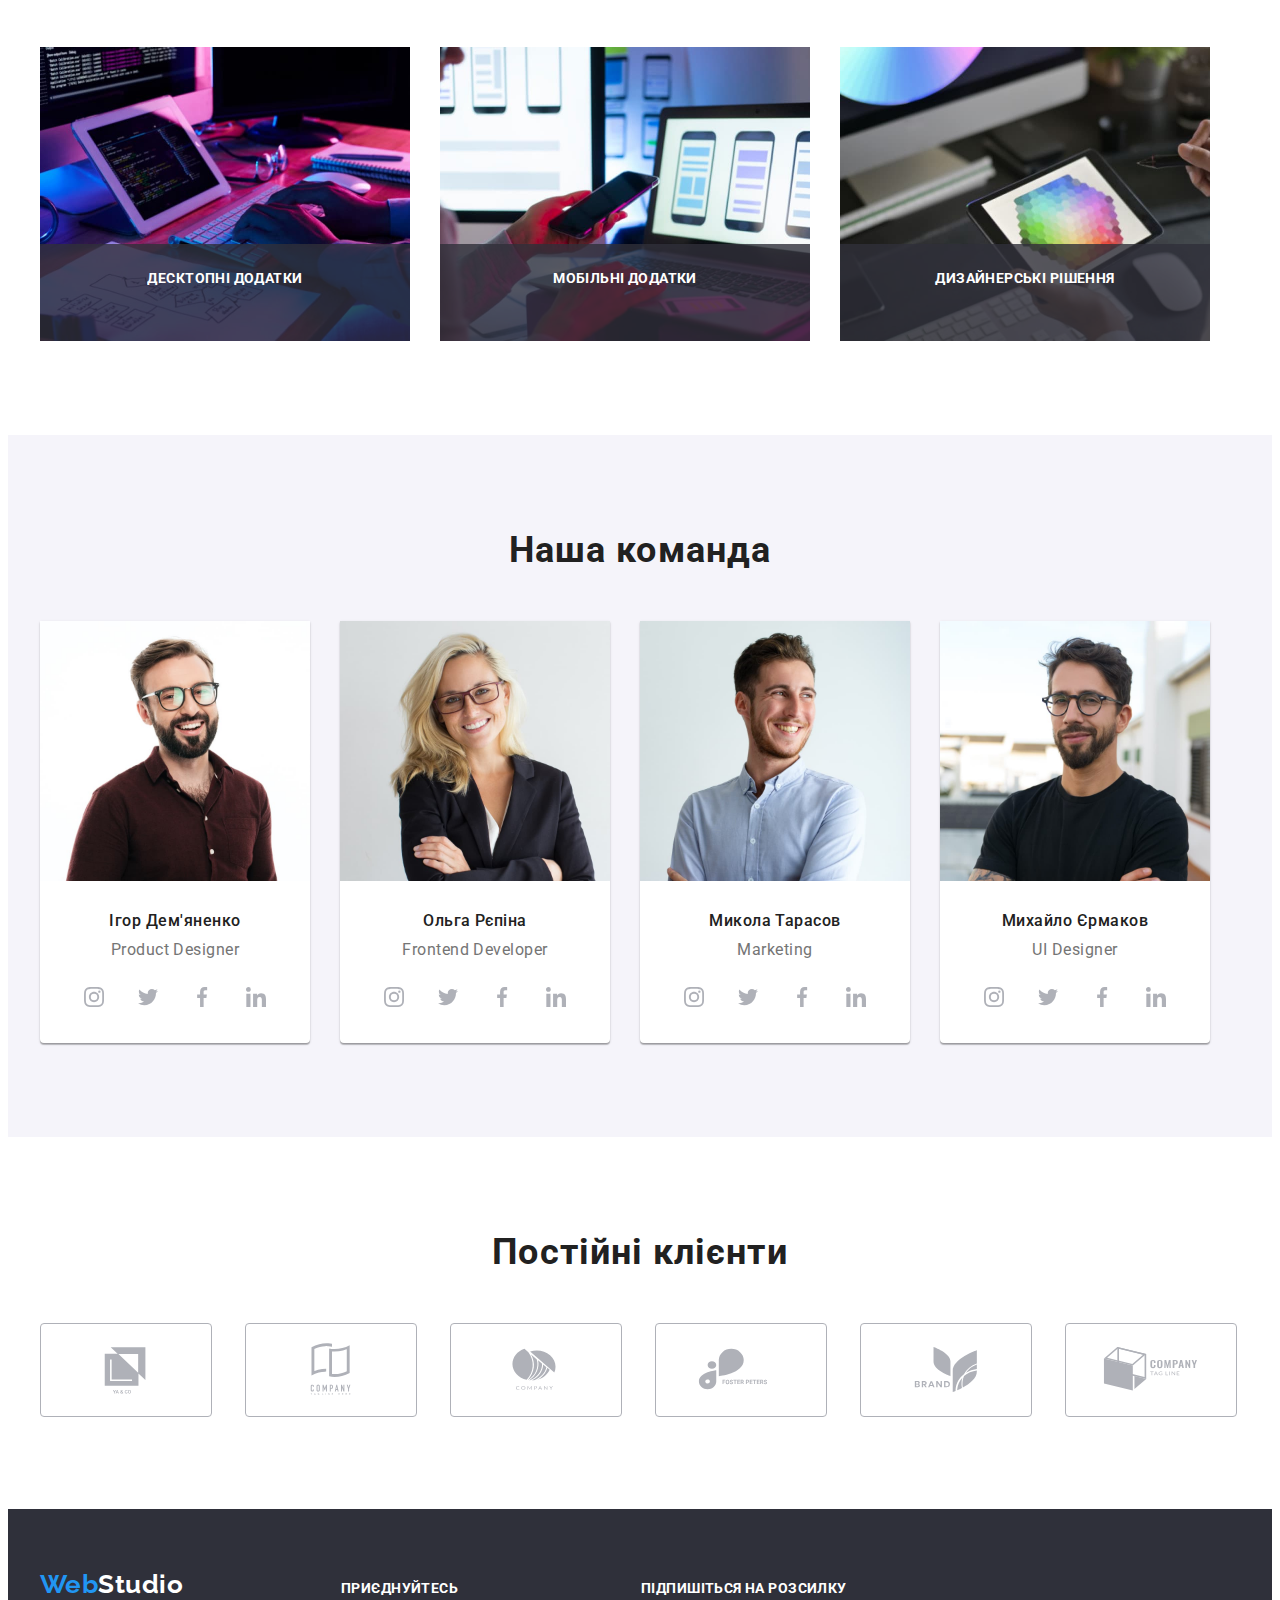
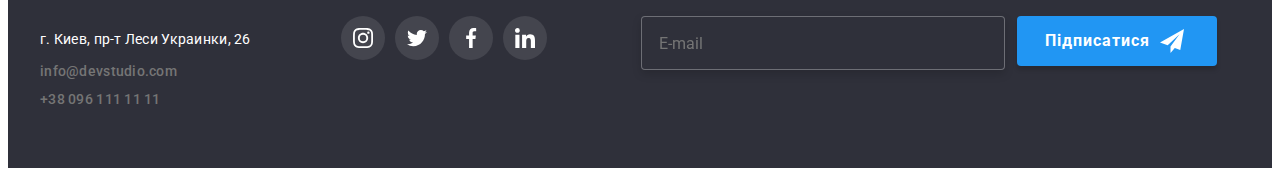
==== commit bb76062a: "поправки" ====
--- a/index.html
+++ b/index.html
@@ -3,12 +3,12 @@
 <head>
     <meta charset="UTF-8">
     <meta http-equiv="X-UA-Compatible" content="IE=edge">
-    <meta name="viewport" content="width=device-width, initial-scale=1.0" />
+    <meta name="viewport" content="width=device-width, initial-scale=1.0">
     <title>WebStudio</title>
     <link rel="preconnect" href="https://fonts.googleapis.com">
 <link rel="preconnect" href="https://fonts.gstatic.com" crossorigin>
 <link href="https://fonts.googleapis.com/css2?family=Raleway:wght@700&family=Roboto:wght@400;500;700;900&display=swap" rel="stylesheet">
-<link rel="stylesheet" href="https://cdnjs.cloudflare.com/ajax/libs/modern-normalize/1.1.0/modern-normalize.min.css" integrity="sha512-wpPYUAdjBVSE4KJnH1VR1HeZfpl1ub8YT/NKx4PuQ5NmX2tKuGu6U/JRp5y+Y8XG2tV+wKQpNHVUX03MfMFn9Q==" crossorigin="anonymous" referrerpolicy="no-referrer" />
+<link rel="stylesheet" href="https://cdnjs.cloudflare.com/ajax/libs/modern-normalize/1.1.0/modern-normalize.min.css" integrity="sha512-wpPYUAdjBVSE4KJnH1VR1HeZfpl1ub8YT/NKx4PuQ5NmX2tKuGu6U/JRp5y+Y8XG2tV+wKQpNHVUX03MfMFn9Q==" crossorigin="anonymous" referrerpolicy="no-referrer">
     <!-- <link rel="stylesheet" href="./css/styles.css"> -->
     <link rel="stylesheet" href="./css/main.min.css">
 </head>
@@ -96,9 +96,16 @@
             <div class="container">
                 <h2 class="section-title">Чим ми займаємося</h2>
                 <ul class="work">
-                    <li class="work-li"><img src="./images/box1.jpg" alt=".людина за компютером" width="370" srcset=""><p class="work-text-img">ДЕСКТОПНІ ДОДАТКИ</p></li>
-                    <li class="work-li"><img src="./images/box2.jpg" alt="людина за компютером з телефонном в руці" width="370"><p class="work-text-img">МОБІЛЬНІ ДОДАТКИ</p></li>
-                    <li class="work-li"><img src="./images/box3.jpg" alt="планшет з кольорами" width="370"><p class="work-text-img">ДИЗАЙНЕРСЬКІ РІШЕННЯ</p></li>
+                    <li class="work-li"><picture>
+                        <source srcset="./images/img1-x2.jpg 2x" media="(min-width: 1200px)">
+                        <img src="./images/box1.jpg" alt="людина за компютером" width="370"></picture><p class="work-text-img">ДЕСКТОПНІ ДОДАТКИ</p></li>
+                    <li class="work-li"><picture>
+                        <source srcset="./images/img2-x2.jpg 2x" media="(min-width: 1200px)">
+                        <img src="./images/box2.jpg" alt="людина за компютером з телефонном в руці" width="370">
+                    </picture><p class="work-text-img">МОБІЛЬНІ ДОДАТКИ</p></li>
+                    <li class="work-li"><picture><source srcset="./images/img3-x2.jpg 2x" media="(min-width: 1200px)">
+                        <img src="./images/box3.jpg" alt="планшет з кольорами" width="370"></picture>
+                        <p class="work-text-img">ДИЗАЙНЕРСЬКІ РІШЕННЯ</p></li>
                 </ul>
             </div>
         </section>
@@ -107,10 +114,10 @@
                 <h2 class="section-title">Наша команда</h2>
                 <ul class="team-list">
                     <li class="team"><picture>
-                        <source srcset="./images/img2.jpg 1x, ./images/img14.jpg 2x" media="(min-width: 1200px)">
+                        <source srcset="./images/img2.jpg 1x, ./images/desk1-x2.jpg 2x" media="(min-width: 1200px)">
                         <source srcset="./images/tab1.jpg 1x, ./images/tab1-2x.jpg 2x" media="(min-width: 768px)">
                         <source srcset="./images/mob-1.jpg 1x, ./images/mob1-2x.jpg 2x" media="(min-width: 320px)">
-                        <img src="./images/img2.jpg" alt="усміхнений хлопець" width="450px">
+                        <img src="./images/img2.jpg" alt="усміхнений хлопець" width="450">
                     </picture>
                     <div class="team-li"><h3 class="name">Ігор Дем'яненко</h3>
                         <p class="team-text">Product Designer</p>
@@ -123,10 +130,10 @@
                     </div>
                     </li>
                     <li class="team"><picture>
-                        <source srcset="./images/img21.jpg 1x, ./images/img15.jpg 2x" media="(min-width: 1200px)">
+                        <source srcset="./images/img21.jpg 1x, ./images/desk2-x2.jpg 2x" media="(min-width: 1200px)">
                         <source srcset="./images/tab2.jpg 1x, ./images/tab2-2x.jpg 2x" media="(min-width: 768px)">
                         <source srcset="./images/mob2.jpg 1x, ./images/mob2-2x.jpg 2x" media="(min-width: 320px)">
-                        <img src="./images/img21.jpg" alt="жінка посміхається" width="450px"></picture>
+                        <img src="./images/img21.jpg" alt="жінка посміхається" width="450"></picture>
                     <div class="team-li"><h3 class="name">Ольга Рєпіна</h3>
                         <p class="team-text">Frontend Developer</p><ul class="team-soc">
                             <li class="team-soc-list"><a href="" class="team-soc-link"><svg class="team-soc-icon" width="20" height="20"><use href="./images/symbol-defs — 1.svg#icon-instagram-2"></use></svg></a></li>
@@ -137,10 +144,10 @@
                     </li>
                     <li class="team">
                         <picture>
-                            <source srcset="./images/img.jpg 1x, ./images/img16.jpg 2x" media="(min-width: 1200px)">
+                            <source srcset="./images/img.jpg 1x, ./images/desk3-x2.jpg 2x" media="(min-width: 1200px)">
                             <source srcset="./images/tab3.jpg 1x, ./images/tab3-2x.jpg 2x" media="(min-width: 768px)">
                             <source srcset="./images/mob3.jpg 1x, ./images/mob3-2x.jpg 2x" media="(min-width: 320px)">
-                            <img src="./images/img.jpg" alt="чоловік у білій рубашці" width="450px"></picture>
+                            <img src="./images/img.jpg" alt="чоловік у білій рубашці" width="450"></picture>
                     <div class="team-li"><h3 class="name">Микола Тарасов</h3>
                         <p class="team-text">Marketing</p><ul class="team-soc">
                             <li class="team-soc-list"><a href="" class="team-soc-link"><svg class="team-soc-icon" width="20" height="20"><use href="./images/symbol-defs — 1.svg#icon-instagram-2"></use></svg></a></li>
@@ -151,10 +158,10 @@
                     </li>
                     <li class="team">
                         <picture>
-                            <source srcset="./images/img3.jpg 1x, ./images/img17.jpg 2x" media="(min-width: 1200px)">
+                            <source srcset="./images/img3.jpg 1x, ./images/desk4-x2.jpg 2x" media="(min-width: 1200px)">
                             <source srcset="./images/tab4.jpg 1x, ./images/tab4-2x.jpg 2x" media="(min-width: 768px)">
                             <source srcset="./images/mob4.jpg 1x, ./images/mob4-2x.jpg 2x" media="(min-width: 320px)">
-                            <img src="./images/img3.jpg" alt="чоловік у чорній футболці та окулярах" width="450px"></picture>
+                            <img src="./images/img3.jpg" alt="чоловік у чорній футболці та окулярах" width="450"></picture>
                     <div class="team-li"><h3 class="name">Михайло Єрмаков</h3>
                         <p class="team-text">UI Designer</p><ul class="team-soc">
                             <li class="team-soc-list"><a href="" class="team-soc-link"><svg class="team-soc-icon" width="20" height="20"><use href="./images/symbol-defs — 1.svg#icon-instagram-2"></use></svg></a></li>
--- a/css/main.min.css
+++ b/css/main.min.css
@@ -1,2 +1,2 @@
-.logo{text-decoration:none;padding-right:93px}@media screen and (min-width: 480px){.logo{padding-top:16px;padding-bottom:16px;padding-right:276px}}@media screen and (min-width: 768px){.logo{padding-top:26px;padding-bottom:26px;padding:0}}@media screen and (min-width: 1200px){.logo{padding:0;margin-right:93px}}@media screen and (min-width: 768px){.logo-header{margin-right:88px}}.accent{color:var(--accent-color)}.accent__studio{color:var(--black)}.accent,.accent__studio{font-family:Raleway;font-weight:700;font-size:24px;line-height:1.19}@media screen and (min-width: 1200px){.accent,.accent__studio{font-size:26px}}.header{background-color:var(--background);display:-webkit-box;display:-ms-flexbox;display:flex;border-bottom:1px solid #ECECEC}.header-navigation{display:-webkit-box;display:-ms-flexbox;display:flex;-webkit-box-align:center;-ms-flex-align:center;align-items:center}.header__container{display:-webkit-box;display:-ms-flexbox;display:flex;-webkit-box-align:center;-ms-flex-align:center;align-items:center}.site-nav{-webkit-box-pack:justify;-ms-flex-pack:justify;justify-content:space-between;display:none}@media screen and (min-width: 768px){.site-nav{display:-webkit-box;display:-ms-flexbox;display:flex}}.site-nav .site-nav__link{color:var(--title-text-color);font-weight:500;font-size:14px;line-height:1.14;letter-spacing:0.02em;text-decoration:none;display:block;-webkit-transition:color 250ms cubic-bezier(0.4, 0, 0.2, 1);transition:color 250ms cubic-bezier(0.4, 0, 0.2, 1);padding-top:32px;padding-bottom:32px}.site-nav .site-nav__link:hover,.site-nav .site-nav__link:focus{color:var(--accent-color)}@media screen and (min-width: 1200px){.site-nav .site-nav__link{font:size 14px}}.site-nav__navigation{margin-left:50px;position:relative}.site-nav__navigation:first-child{margin-left:0}.current::after{content:"";position:absolute;display:block;width:100%;height:4px;bottom:-1px;border-radius:2px;background-color:var(--accent-color)}.site-nav .current{color:#2196F3}.auth-nav{margin-left:auto;display:none}@media screen and (min-width: 768px){.auth-nav{display:block}}@media screen and (min-width: 1200px){.auth-nav{display:-webkit-box;display:-ms-flexbox;display:flex}}.site-nav__link,.auth-nav__link{-webkit-transition:color 250ms cubic-bezier(0.4, 0, 0.2, 1);transition:color 250ms cubic-bezier(0.4, 0, 0.2, 1)}.auth-nav__tel{display:block;margin-top:10px}@media screen and (min-width: 1200px){.auth-nav__tel{margin-left:40px;margin-top:0;font-size:14px}}.auth-nav__link,.link{color:var(--primary-text-color);font-weight:500;font-size:12px;line-height:1.14;letter-spacing:0.02em;text-decoration:none;-webkit-transition:color 250ms cubic-bezier(0.4, 0, 0.2, 1);transition:color 250ms cubic-bezier(0.4, 0, 0.2, 1)}.auth-nav__link:hover,.auth-nav__link:focus,.link:hover,.link:focus{color:var(--accent-color)}@media screen and (min-width: 1200px){.auth-nav__link,.link{font-size:14px}}.site-nav__link,.auth-nav__link{color:var(--primary-text-color)}@media screen and (min-width: 768px){.site-nav__link,.auth-nav__link{font-size:12px}}@media screen and (min-width: 1200px){.site-nav__link,.auth-nav__link{font-size:14px}}.icon-tel{width:10px;height:14px}@media screen and (min-width: 1200px){.icon-tel{width:10px;height:16px}}.icon-mail{width:14px;height:10px}@media screen and (min-width: 1200px){.icon-mail{width:16px;height:12px}}.auth-nav__icon{fill:currentColor;vertical-align:middle;margin-right:8px}.auth-nav__icon:focus,.auth-nav__icon:hover{color:var(--accent-color)}@media screen and (min-width: 1200px){.auth-nav__icon{margin-right:10px}}.menu-open{width:40px;height:40px;background-color:transparent;padding:0;border:none;display:-webkit-box;display:-ms-flexbox;display:flex}.menu-open:hover+.open-icon{fill:var(--accent-color)}@media screen and (min-width: 767px){.menu-open{display:none}}.open-icon{width:40px;height:40px;-webkit-transition:fill 250ms cubic-bezier(0.4, 0, 0.2, 1);transition:fill 250ms cubic-bezier(0.4, 0, 0.2, 1)}.open-icon:hover{fill:var(--accent-color)}.mob-menu{width:100vw;height:100vh;background-color:#fff;top:0;position:fixed;z-index:1;padding-bottom:48px}.mob-menu>.mob-container{height:100%;display:-webkit-box;display:-ms-flexbox;display:flex;-webkit-box-orient:vertical;-webkit-box-direction:normal;-ms-flex-direction:column;flex-direction:column;-webkit-box-pack:justify;-ms-flex-pack:justify;justify-content:space-between}@media screen and (min-width: 767px){.mob-menu{display:none}}.mob-container{padding-left:40px}.menu-close{width:40px;height:40px;background-color:transparent;border:5px black;display:-webkit-box;display:-ms-flexbox;display:flex;margin-left:auto;-webkit-box-pack:center;-ms-flex-pack:center;justify-content:center;-webkit-box-align:center;-ms-flex-align:center;align-items:center;padding-top:10px}.menu-close:hover+.close-icon{fill:var(--accent-color)}.close-icon{width:40px;height:40px;-webkit-transition:fill 250ms cubic-bezier(0.4, 0, 0.2, 1);transition:fill 250ms cubic-bezier(0.4, 0, 0.2, 1)}.close-icon:hover{fill:var(--accent-color)}.mob-nav__link{font-family:'Roboto';font-style:normal;font-weight:500;font-size:40px;line-height:calc(47 / 40);letter-spacing:0.02em;color:#212121;text-decoration:none;-webkit-transition:color 250ms cubic-bezier(0.4, 0, 0.2, 1);transition:color 250ms cubic-bezier(0.4, 0, 0.2, 1)}@media screen and (max-width: 380px){.mob-nav__link{font-size:8vw}}.mob-nav__link:hover{color:var(--accent-color)}.mob__navigation:not(:last-child){margin-bottom:32px}.mob-contact__tel{display:block;font-family:'Roboto';font-style:normal;font-weight:500;font-size:34px;line-height:calc(40 / 34);letter-spacing:0.02em;color:#757575;margin-bottom:32px}@media screen and (max-width: 380px){.mob-contact__tel{font-size:7vw}}.mob-contact_link{font-family:'Roboto';font-style:normal;font-weight:500;font-size:24px;line-height:calc(28 / 24);letter-spacing:0.02em;text-decoration:none;color:#757575}.mob-soc_list{display:-webkit-box;display:-ms-flexbox;display:flex;gap:10px;padding-top:64px}.mob-soc_link{font-family:'Roboto';font-style:normal;font-weight:500;font-size:18px;line-height:1.22;letter-spacing:0.02em;color:#2196F3}.mob-li::before{position:absolute;content:"";left:-10px;height:22px;width:2px;background-color:rgba(33,33,33,0.2)}.mob-li:not(:first-child){margin-left:10px;position:relative}.footer{display:block;background-color:var(--color-text);padding-top:60px;padding-bottom:60px}@media screen and (min-width: 768px){.footer{padding-top:0;padding-bottom:60px}}@media screen and (min-width: 1200px){.footer{padding-top:0;padding-bottom:60px}}.footer__list{display:block}.list-link{-webkit-box-pack:center;-ms-flex-pack:center;justify-content:center}@media screen and (min-width: 768px){.list-link{width:231px}}.address{margin-top:28px;-webkit-transition:color 250ms cubic-bezier(0.4, 0, 0.2, 1);transition:color 250ms cubic-bezier(0.4, 0, 0.2, 1)}.address .link:hover,.address .link:focus{color:var(--accent-color)}.address .maps{color:var(--background);font-weight:400;font-size:14px;line-height:1.71;font-style:normal;text-decoration:none;-webkit-transition:color 250ms cubic-bezier(0.4, 0, 0.2, 1);transition:color 250ms cubic-bezier(0.4, 0, 0.2, 1)}.link__telf .link__mail{color:var(--color);font-weight:400;font-size:14px;line-height:1.71;text-decoration:none;font-style:normal}.link__telf,.link__mail{color:var(--primary-text-color);font-weight:500;font-size:14px;line-height:1.14;letter-spacing:0.02em;text-decoration:none}.list-link,.link__mail,.link__telf,.maps{margin:0;padding:0}.list-link{margin-bottom:9px}.list-link:last-child{margin-bottom:0}.logo__footer,.accent__footer{padding:0}@media screen and (min-width: 1200px){.footer__div{display:-webkit-box;display:-ms-flexbox;display:flex;-webkit-box-align:baseline;-ms-flex-align:baseline;align-items:baseline}}.footer .accent__studio{color:var(--background)}.social-title{color:var(--background);font-family:'Roboto';font-style:normal;font-weight:700;font-size:14px;line-height:16px;letter-spacing:0.03em;margin-bottom:20px;text-transform:uppercase}.footer-social{text-align:center;margin-top:60px;margin-bottom:60px}@media screen and (min-width: 768px){.footer-social{margin:0;padding-top:65px}}@media screen and (min-width: 1200px){.footer-social{padding-top:72px;margin-left:70px;text-align:left}}.footer-soc{display:-webkit-box;display:-ms-flexbox;display:flex;-webkit-box-pack:center;-ms-flex-pack:center;justify-content:center;gap:10px}.footer-soc__list{width:44px;height:44px}.footer-soc__link{width:100%;height:100%;background:rgba(255,255,255,0.1);border-radius:50%;display:-webkit-box;display:-ms-flexbox;display:flex;-webkit-box-align:center;-ms-flex-align:center;align-items:center;-webkit-box-pack:center;-ms-flex-pack:center;justify-content:center;-webkit-transition:background-color 250ms cubic-bezier(0.4, 0, 0.2, 1);transition:background-color 250ms cubic-bezier(0.4, 0, 0.2, 1)}.footer-soc__link:hover,.footer-soc__link:focus{background-color:var(--accent-color)}.footer-soc__icon{width:20px;height:20px;fill:var(--background)}.subscription__title{color:var(--background);font-family:'Roboto';font-style:normal;font-weight:700;font-size:14px;line-height:16px;letter-spacing:0.03em;margin-bottom:20px;text-transform:uppercase;text-align:center}@media screen and (min-width: 1200px){.subscription__title{text-align:left}}.form-inpute{width:100%;height:50px;background:#2F303A;border:1px solid rgba(255,255,255,0.3);-webkit-filter:drop-shadow(0px 4px 4px rgba(0,0,0,0.15));filter:drop-shadow(0px 4px 4px rgba(0,0,0,0.15));border-radius:4px;font-family:'Roboto';font-style:normal;font-weight:400;font-size:16px;line-height:20px;margin-bottom:20px;color:rgba(255,255,255,0.6)}.form-inpute::-webkit-input-placeholder{padding:15px}.form-inpute:-ms-input-placeholder{padding:15px}.form-inpute::-ms-input-placeholder{padding:15px}.form-inpute::placeholder{padding:15px}@media screen and (min-width: 768px){.form-inpute{width:450px}}@media screen and (min-width: 1200px){.form-inpute{width:358px;height:50px;margin-bottom:0}}.subscription__form{display:block;text-align:center}@media screen and (min-width: 1200px){.subscription__form{display:-webkit-box;display:-ms-flexbox;display:flex;gap:12px}}.footer-subscription{display:block;-webkit-box-align:center;-ms-flex-align:center;align-items:center}@media screen and (min-width: 768px){.footer-subscription{margin-top:60px}}@media screen and (min-width: 1200px){.footer-subscription{margin-top:0;margin-left:94px;padding-top:72px}}@media screen and (min-width: 480px){.footer__address{text-align:center;-webkit-box-pack:center;-ms-flex-pack:center;justify-content:center}}@media screen and (min-width: 768px){.footer__address{display:-webkit-box;display:-ms-flexbox;display:flex}}@media screen and (min-width: 768px) and (max-width: 1199px){.address-wrap{display:block;padding-top:60px;margin-right:165px}}@media screen and (min-width: 1200px){.address-wrap{text-align:left;padding-top:60px}}.button{color:var(--title-text-color);background-color:var(--primary-white-color);font-family:Roboto}.button.primary{margin:0 auto;display:block;width:200px;height:50px;border-radius:4px;background-color:var(--accent-color);color:var(--primary-white-color);cursor:pointer;font-weight:700;font-size:16px;line-height:1.88;letter-spacing:0.06em;font-family:Roboto;border:none;-webkit-transition:background-color 250ms cubic-bezier(0.4, 0, 0.2, 1);transition:background-color 250ms cubic-bezier(0.4, 0, 0.2, 1)}.button.primary:hover,.button.primary:focus{background-color:var(--button-color)}.button-secondary{padding:6px 22px;border-radius:4px;color:var(--title-text-color);background-color:var(--primary-white-color);cursor:pointer;font-family:'Roboto';font-weight:500;font-size:16px;line-height:1.63;text-align:center;border:none;-webkit-transition:color 250ms cubic-bezier(0.4, 0, 0.2, 1),background-color 250ms cubic-bezier(0.4, 0, 0.2, 1),-webkit-box-shadow 250ms cubic-bezier(0.4, 0, 0.2, 1);transition:color 250ms cubic-bezier(0.4, 0, 0.2, 1),background-color 250ms cubic-bezier(0.4, 0, 0.2, 1),-webkit-box-shadow 250ms cubic-bezier(0.4, 0, 0.2, 1);transition:color 250ms cubic-bezier(0.4, 0, 0.2, 1),background-color 250ms cubic-bezier(0.4, 0, 0.2, 1),box-shadow 250ms cubic-bezier(0.4, 0, 0.2, 1);transition:color 250ms cubic-bezier(0.4, 0, 0.2, 1),background-color 250ms cubic-bezier(0.4, 0, 0.2, 1),box-shadow 250ms cubic-bezier(0.4, 0, 0.2, 1),-webkit-box-shadow 250ms cubic-bezier(0.4, 0, 0.2, 1)}.button-secondary:hover,.button-secondary:focus{background-color:var(--accent-color);font-family:'Roboto';font-style:normal;font-weight:500;font-size:16px;line-height:1.62;color:var(--background);-webkit-box-shadow:0px 3px 1px rgba(0,0,0,0.1),0px 1px 2px rgba(0,0,0,0.08),0px 2px 2px rgba(0,0,0,0.12);box-shadow:0px 3px 1px rgba(0,0,0,0.1),0px 1px 2px rgba(0,0,0,0.08),0px 2px 2px rgba(0,0,0,0.12)}.button-portfolio{margin-bottom:50px;display:-webkit-box;display:-ms-flexbox;display:flex;gap:8px;-webkit-box-pack:center;-ms-flex-pack:center;justify-content:center}.modal-button{margin:0 auto;display:block;width:200px;height:50px;border-radius:4px;background-color:var(--accent-color);color:var(--primary-white-color);cursor:pointer;font-weight:700;font-size:16px;line-height:1.88;letter-spacing:0.06em;font-family:Roboto;border:none;-webkit-transition:background-color 250ms cubic-bezier(0.4, 0, 0.2, 1);transition:background-color 250ms cubic-bezier(0.4, 0, 0.2, 1)}.modal-button:hover,.modal-button:focus{background-color:var(--button-color)}.subscription-btn{width:200px;height:50px;background:#2196F3;cursor:pointer;padding:10px 28px;-webkit-box-shadow:0px 4px 4px rgba(0,0,0,0.15);box-shadow:0px 4px 4px rgba(0,0,0,0.15);border-radius:4px;border:none;outline:none;font-family:'Roboto';font-style:normal;font-weight:700;font-size:16px;line-height:1.88;display:-webkit-box;display:-ms-flexbox;display:flex;-webkit-box-align:center;-ms-flex-align:center;align-items:center;text-align:center;letter-spacing:0.06em;color:#FFFFFF;gap:10px;margin:0 auto;-webkit-transition:background-color 250ms cubic-bezier(0.4, 0, 0.2, 1);transition:background-color 250ms cubic-bezier(0.4, 0, 0.2, 1)}.subscription-btn:hover,.subscription-btn:focus{background-color:var(--button-color)}.backdrop{width:100%;height:100%;background-color:rgba(0,0,0,0.2);position:fixed;top:0;-webkit-transition:opacity 250ms cubic-bezier(0.4, 0, 0.2, 1),visibility 250ms cubic-bezier(0.4, 0, 0.2, 1);transition:opacity 250ms cubic-bezier(0.4, 0, 0.2, 1),visibility 250ms cubic-bezier(0.4, 0, 0.2, 1)}.modal{background-color:var(--background);-webkit-box-shadow:0px 1px 3px rgba(0,0,0,0.12),0px 1px 1px rgba(0,0,0,0.14),0px 2px 1px rgba(0,0,0,0.2);box-shadow:0px 1px 3px rgba(0,0,0,0.12),0px 1px 1px rgba(0,0,0,0.14),0px 2px 1px rgba(0,0,0,0.2);border-radius:4px;position:absolute;top:50%;left:50%;-webkit-transform:translate(-50%, -50%);transform:translate(-50%, -50%);padding:40px}@media screen and (min-width: 480px){.modal{width:450px;height:609px}}@media screen and (min-width: 1200px){.modal{width:528px;height:581px}}.modal-close{width:30px;height:30px;background-color:var(--background);border:1px solid rgba(0,0,0,0.1);border-radius:50%;position:absolute;top:8px;right:8px;display:-webkit-box;display:-ms-flexbox;display:flex;-webkit-box-align:center;-ms-flex-align:center;align-items:center;-webkit-box-pack:center;-ms-flex-pack:center;justify-content:center;cursor:pointer}.modal-close:hover+.modal-close-icon{fill:var(--accent-color)}.modal-close-icon{-webkit-transition:fill 250ms cubic-bezier(0.4, 0, 0.2, 1);transition:fill 250ms cubic-bezier(0.4, 0, 0.2, 1)}.modal-close-icon:hover{fill:var(--accent-color)}.modal-title{font-family:'Roboto';font-style:normal;font-weight:700;font-size:20px;line-height:23px;text-align:center;color:#212121;margin-bottom:12px}.modal-input{width:100%;height:40px;border:1px solid rgba(33,33,33,0.2);border-radius:4px;outline:transparent;padding-left:42px;margin-bottom:10px;-webkit-transition:border-color 250ms cubic-bezier(0.4, 0, 0.2, 1),fill 250ms cubic-bezier(0.4, 0, 0.2, 1);transition:border-color 250ms cubic-bezier(0.4, 0, 0.2, 1),fill 250ms cubic-bezier(0.4, 0, 0.2, 1)}.modal-input:focus{border-color:var(--accent-color)}.input-wrap{position:relative}.modal-input-icon{position:absolute;left:12px;top:50%;-webkit-transform:translateY(-75%);transform:translateY(-75%)}.modal-input:focus+.modal-input-icon{fill:var(--accent-color)}.input-label{display:block;margin-bottom:4px}.modal-coment{display:block;margin-bottom:4px}.modal-coment-text{width:100%;height:120px;border:1px solid rgba(33,33,33,0.2);border-radius:4px;outline:none;resize:none;padding:12px 16px;-webkit-transition:border-color 250ms cubic-bezier(0.4, 0, 0.2, 1);transition:border-color 250ms cubic-bezier(0.4, 0, 0.2, 1)}.modal-coment-text:focus{border-color:var(--accent-color)}.modal-coment-text::-webkit-input-placeholder{font-family:'Roboto';font-style:normal;font-weight:400;font-size:12px;line-height:14px;letter-spacing:0.01em;color:rgba(117,117,117,0.5)}.modal-coment-text:-ms-input-placeholder{font-family:'Roboto';font-style:normal;font-weight:400;font-size:12px;line-height:14px;letter-spacing:0.01em;color:rgba(117,117,117,0.5)}.modal-coment-text::-ms-input-placeholder{font-family:'Roboto';font-style:normal;font-weight:400;font-size:12px;line-height:14px;letter-spacing:0.01em;color:rgba(117,117,117,0.5)}.modal-coment-text::placeholder{font-family:'Roboto';font-style:normal;font-weight:400;font-size:12px;line-height:14px;letter-spacing:0.01em;color:rgba(117,117,117,0.5)}.privacy-text{display:-webkit-box;display:-ms-flexbox;display:flex;-webkit-box-align:center;-ms-flex-align:center;align-items:center;-webkit-box-pack:center;-ms-flex-pack:center;justify-content:center;font-weight:400;font-size:12px;line-height:1.71;letter-spacing:0.03em}.privacy-link{color:var(--accent-color);text-decoration:underline;margin-left:5px}.privacy-text span{width:16px;height:15px;border:2px solid #212121;border-radius:3px;margin-right:7px;display:-webkit-box;display:-ms-flexbox;display:flex;-webkit-box-align:center;-ms-flex-align:center;align-items:center;-webkit-box-pack:center;-ms-flex-pack:center;justify-content:center;fill:transparent}.input-check:checked+.privacy-text span{background-color:var(--accent-color);border-color:transparent;fill:var(--background);-webkit-transition:border-color 250ms cubic-bezier(0.4, 0, 0.2, 1);transition:border-color 250ms cubic-bezier(0.4, 0, 0.2, 1)}.checkbox-div{display:-webkit-box;display:-ms-flexbox;display:flex;margin-top:20px;margin-bottom:30px}@media screen and (min-width: 1200px){.checkbox-div{-webkit-box-pack:center;-ms-flex-pack:center;justify-content:center}}.input-check{-webkit-appearance:none;-moz-appearance:none;appearance:none}.input-check:focus+.privacy-text span{border-color:var(--accent-color)}.input-label,.modal-coment{font-family:'Roboto';font-style:normal;font-weight:400;font-size:12px;line-height:14px;letter-spacing:0.01em;color:#757575}.container{width:100%;padding-left:15px;padding-right:15px;margin-left:auto;margin-right:auto}@media screen and (min-width: 480px){.container{width:480px}}@media screen and (min-width: 768px){.container{width:768px}}@media screen and (min-width: 1200px){.container{width:1200px}}.team-soc-link{width:100%;height:100%;border-radius:50%;display:-webkit-box;display:-ms-flexbox;display:flex;-webkit-box-align:center;-ms-flex-align:center;align-items:center;-webkit-box-pack:center;-ms-flex-pack:center;justify-content:center;-webkit-transition:background-color 250ms cubic-bezier(0.4, 0, 0.2, 1);transition:background-color 250ms cubic-bezier(0.4, 0, 0.2, 1)}.team-soc-link:hover,.team-soc-link:focus{background-color:var(--accent-color)}.team-soc-icon{fill:#AFB1B8;-webkit-transition:fill 250ms cubic-bezier(0.4, 0, 0.2, 1);transition:fill 250ms cubic-bezier(0.4, 0, 0.2, 1)}.team-soc-link:hover .team-soc-icon,.team-soc-link:focus .team-soc-icon{fill:#FFFFFF}@media screen and (min-width: 768px){.features{display:-webkit-box;display:-ms-flexbox;display:flex;-ms-flex-wrap:wrap;flex-wrap:wrap;gap:30px}}.features .title{color:var(--title-text-color);font-weight:700;font-size:14px;line-height:1.14;letter-spacing:0.03em;text-transform:uppercase;text-align:center}@media screen and (min-width: 768px){.features .title{text-align:left}}@media screen and (min-width: 1200px){.icons-div{width:270px;height:120px;margin-bottom:30px;background:#F5F4FA;border-radius:4px;display:-webkit-box;display:-ms-flexbox;display:flex;-webkit-box-align:center;-ms-flex-align:center;align-items:center;-webkit-box-pack:center;-ms-flex-pack:center;justify-content:center}}.icons-div{width:450px;height:120px;margin-bottom:30px;background:#F5F4FA;border-radius:4px;-webkit-box-align:center;-ms-flex-align:center;align-items:center;-webkit-box-pack:center;-ms-flex-pack:center;justify-content:center;display:-webkit-box;display:-ms-flexbox;display:flex}.icons-div{width:100%}.title-li{width:100%}@media screen and (min-width: 768px){.title-li{width:calc((100% - 30px) / 2)}}@media screen and (min-width: 1200px){.title-li{width:calc((100% - 90px) / 4)}}.title-icon{width:70px;height:70px;display:-webkit-box;display:-ms-flexbox;display:flex;-webkit-box-align:center;-ms-flex-align:center;align-items:center;-webkit-box-pack:center;-ms-flex-pack:center;justify-content:center}.hero{padding-top:118px;background-color:#C4C4C4;max-width:100%;height:400px;margin-left:auto;margin-right:auto;background-image:-webkit-gradient(linear, left top, right top, from(rgba(47,48,58,0.4)), to(rgba(47,48,58,0.4))),url(../../images/heromob-x1.jpg);background-image:linear-gradient(to right, rgba(47,48,58,0.4), rgba(47,48,58,0.4)),url(../../images/heromob-x1.jpg);background-repeat:repeat;background-position:center;background-size:cover}@media (min-device-pixel-ratio: 2), (-webkit-min-device-pixel-ratio: 2), (min-resolution: 192dpi), (min-resolution: 2dppx){.hero{background-image:-webkit-gradient(linear, left top, right top, from(rgba(47,48,58,0.4)), to(rgba(47,48,58,0.4))),url(../../images/heromob-x2.jpg);background-image:linear-gradient(to right, rgba(47,48,58,0.4), rgba(47,48,58,0.4)),url(../../images/heromob-x2.jpg)}}@media screen and (min-width: 481px){.hero{padding-top:118px;background-image:-webkit-gradient(linear, left top, right top, from(rgba(47,48,58,0.4)), to(rgba(47,48,58,0.4))),url(../../images/herotab-x1.jpg);background-image:linear-gradient(to right, rgba(47,48,58,0.4), rgba(47,48,58,0.4)),url(../../images/herotab-x1.jpg)}}@media screen and (min-width: 481px) and (min-device-pixel-ratio: 2), screen and (min-width: 481px) and (-webkit-min-device-pixel-ratio: 2), screen and (min-width: 481px) and (min-resolution: 192dpi), screen and (min-width: 481px) and (min-resolution: 2dppx){.hero{background-image:-webkit-gradient(linear, left top, right top, from(rgba(47,48,58,0.4)), to(rgba(47,48,58,0.4))),url(../../images/herotab-x2.jpg);background-image:linear-gradient(to right, rgba(47,48,58,0.4), rgba(47,48,58,0.4)),url(../../images/herotab-x2.jpg)}}@media screen and (min-width: 769px){.hero{padding-top:200px;padding-left:60px;height:600px;max-width:1600px;background-image:-webkit-gradient(linear, left top, right top, from(rgba(47,48,58,0.4)), to(rgba(47,48,58,0.4))),url(../../images/img33.jpg);background-image:linear-gradient(to right, rgba(47,48,58,0.4), rgba(47,48,58,0.4)),url(../../images/img33.jpg)}}@media (min-device-pixel-ratio: 2), (-webkit-min-device-pixel-ratio: 2), (min-resolution: 192dpi), (min-resolution: 2dppx){.hero{background-image:-webkit-gradient(linear, left top, right top, from(rgba(47,48,58,0.4)), to(rgba(47,48,58,0.4))),url(../../images/herodeskt-x2.jpg);background-image:linear-gradient(to right, rgba(47,48,58,0.4), rgba(47,48,58,0.4)),url(../../images/herodeskt-x2.jpg)}}.hero .hero__title{color:var(--background);font-weight:900;font-size:26px;line-height:1.62;text-align:center;letter-spacing:0.06em;text-transform:uppercase}@media screen and (min-width: 1200px){.hero .hero__title{font-size:44px;line-height:1.36}}.hero__title{max-width:360px;margin:0 auto;margin-bottom:30px}@media screen and (min-width: 1200px){.hero__title{min-width:696px}}.section+.work-img{display:none;padding-top:0px}@media screen and (min-width: 1200px){.section+.work-img{display:-webkit-box;display:-ms-flexbox;display:flex}}.work{display:none;gap:30px}@media screen and (min-width: 1200px){.work{display:-webkit-box;display:-ms-flexbox;display:flex}}.work-li{position:relative}.work-text-img{position:absolute;bottom:0;padding-top:27px;width:370px;height:70px;font-family:'Roboto';color:var(--background);background-color:rgba(47,48,58,0.8);font-style:normal;font-weight:700;font-size:14px;line-height:1.14;text-align:center;letter-spacing:0.03em}.section-title{margin-bottom:30px}@media screen and (min-width: 1200px){.section-title{margin-bottom:50px}}.section-title,.section-title-h{color:var(--title-text-color);font-weight:700;font-size:28px;line-height:1.17;text-align:center;letter-spacing:0.03em}@media screen and (min-width: 1200px){.section-title,.section-title-h{font-size:36px}}.section-title-h{display:none;position:absolute;white-space:nowrap;width:1px;height:1px;overflow:hidden;border:0;padding:0;clip:rect(0 0 0 0);-webkit-clip-path:inset(50%);clip-path:inset(50%);margin:-1px}.title{color:var(--title-text-color);font-style:normal;font-weight:700;font-size:14px;line-height:1.14;margin-bottom:10px}.title-p{font-style:normal;font-weight:400;font-size:14px;line-height:1.71}.team-list{width:100%}@media screen and (min-width: 768px){.team-list{display:-webkit-box;display:-ms-flexbox;display:flex;-ms-flex-wrap:wrap;flex-wrap:wrap;gap:30px}}.section-team{background-color:var(--primary-color)}.name{margin-bottom:10px;color:var(--title-text-color);font-weight:500;font-size:16px;line-height:1.19}.team{-webkit-box-align:center;-ms-flex-align:center;align-items:center;-webkit-box-pack:center;-ms-flex-pack:center;justify-content:center;background-color:var(--background);-webkit-box-shadow:0px 1px 3px rgba(0,0,0,0.12),0px 1px 1px rgba(0,0,0,0.14),0px 2px 1px rgba(0,0,0,0.2);box-shadow:0px 1px 3px rgba(0,0,0,0.12),0px 1px 1px rgba(0,0,0,0.14),0px 2px 1px rgba(0,0,0,0.2);border-radius:0px 0px 4px 4px;margin-bottom:30px}@media screen and (min-width: 768px){.team{max-width:354px}}@media screen and (min-width: 1200px){.team{max-width:270px}}.team-text{margin-bottom:16px}.team-li{text-align:center;padding-top:30px;padding-bottom:24px}.team-soc{display:-webkit-box;display:-ms-flexbox;display:flex;-webkit-box-pack:center;-ms-flex-pack:center;justify-content:center;gap:10px}.team-soc-list{width:44px;height:44px}@media screen and (min-width: 480px){.clients{display:-webkit-box;display:-ms-flexbox;display:flex;-ms-flex-wrap:wrap;flex-wrap:wrap;-webkit-box-pack:center;-ms-flex-pack:center;justify-content:center;gap:30px}}.clients-list{width:100%}@media screen and (min-width: 480px){.clients-list{width:calc((100% - 30px) / 2)}}@media screen and (min-width: 768px){.clients-list{width:calc((100% - 60px) / 3);height:92px}}@media screen and (min-width: 1200px){.clients-list{width:calc((100% - 150px) / 6)}}.clients-link{width:100%;height:100%;border:1px solid #AFB1B8;border-radius:4px;display:-webkit-box;display:-ms-flexbox;display:flex;-webkit-box-align:center;-ms-flex-align:center;align-items:center;-webkit-box-pack:center;-ms-flex-pack:center;justify-content:center;-webkit-transition:border 250ms cubic-bezier(0.4, 0, 0.2, 1);transition:border 250ms cubic-bezier(0.4, 0, 0.2, 1)}.clients-link:hover,.clients-link:hover{border:1px solid var(--accent-color)}.clients-icon{width:106px;height:60px;fill:#AFB1B8;-webkit-transition:fill 250ms cubic-bezier(0.4, 0, 0.2, 1);transition:fill 250ms cubic-bezier(0.4, 0, 0.2, 1)}.clients-link:hover .clients-icon,.clients-link:focus .clients-icon{fill:var(--accent-color)}.portfolio{color:var(--title-text-color);font-weight:700;font-size:18px;line-height:2;letter-spacing:0.06em;margin-bottom:4px}.project-link{display:block;text-decoration:none;color:var(--primary-text-color);-webkit-transition:-webkit-box-shadow 250ms cubic-bezier(0.4, 0, 0.2, 1);transition:-webkit-box-shadow 250ms cubic-bezier(0.4, 0, 0.2, 1);transition:box-shadow 250ms cubic-bezier(0.4, 0, 0.2, 1);transition:box-shadow 250ms cubic-bezier(0.4, 0, 0.2, 1), -webkit-box-shadow 250ms cubic-bezier(0.4, 0, 0.2, 1)}.project-link:hover,.project-link:focus{-webkit-box-shadow:0px 1px 1px rgba(0,0,0,0.12),0px 4px 4px rgba(0,0,0,0.06),1px 4px 6px rgba(0,0,0,0.16);box-shadow:0px 1px 1px rgba(0,0,0,0.12),0px 4px 4px rgba(0,0,0,0.06),1px 4px 6px rgba(0,0,0,0.16)}.work-list{display:-webkit-box;display:-ms-flexbox;display:flex;-ms-flex-wrap:wrap;flex-wrap:wrap;gap:30px}.project-team{border:1px solid #EEEEEE}.project-team{border-top:0;padding-top:20px;padding-bottom:20px;padding-left:24px;padding-right:24px}.team-text-wrap{position:relative;overflow:hidden}.team-text-portfolio{position:absolute;top:0;color:var(--background);font-family:'Roboto';font-style:normal;font-weight:400;font-size:18px;line-height:1.56;background-color:rgba(33,150,243,0.9);height:100%;padding:63px 24px 63px 24px;-webkit-transform:translateY(100%);transform:translateY(100%);-webkit-transition:-webkit-transform 250ms cubic-bezier(0.4, 0, 0.2, 1);transition:-webkit-transform 250ms cubic-bezier(0.4, 0, 0.2, 1);transition:transform 250ms cubic-bezier(0.4, 0, 0.2, 1);transition:transform 250ms cubic-bezier(0.4, 0, 0.2, 1), -webkit-transform 250ms cubic-bezier(0.4, 0, 0.2, 1)}.project:hover .team-text-portfolio{-webkit-transform:translateY(0);transform:translateY(0);-webkit-transition:-webkit-transform 250ms cubic-bezier(0.4, 0, 0.2, 1);transition:-webkit-transform 250ms cubic-bezier(0.4, 0, 0.2, 1);transition:transform 250ms cubic-bezier(0.4, 0, 0.2, 1);transition:transform 250ms cubic-bezier(0.4, 0, 0.2, 1), -webkit-transform 250ms cubic-bezier(0.4, 0, 0.2, 1)}p,h1,h2,h3,h4,h5,h6{margin:0}ul,ol{margin:0;padding-left:0}button{cursor:pointer}address{font-style:normal}img{display:block;max-width:100%;height:auto}ul{list-style:none}body{background-color:var(--background);color:var(--primary-text-color);font-family:Roboto, sans-serif;letter-spacing:0.03em}:root{--primary-text-color: #757575;--title-text-color: #212121;--accent-color: #2196F3;--primary-white-color:hsl(250, 37%, 97%);--background:#FFFFFF;--black:#000000;--color-text: #2F303A;--primary-color:#F5F4FA;--button-color:#188CE8;--color:rgba(255, 255, 255, 0.6)}.is-hidden{opacity:0;visibility:hidden;pointer-events:none}.section{padding-top:60px;padding-bottom:60px}@media screen and (min-width: 1200px){.section{padding-top:94px;padding-bottom:94px}}
+.logo{text-decoration:none}@media screen and (min-width: 480px){.logo{padding-top:16px;padding-bottom:16px;margin-right:284px}}@media screen and (min-width: 768px){.logo{padding-top:26px;padding-bottom:26px;padding:0}}@media screen and (min-width: 1200px){.logo{padding:0;margin-right:93px}}@media screen and (min-width: 768px){.logo-header{margin-right:88px}}.accent{color:var(--accent-color)}.accent__studio{color:var(--black)}.accent,.accent__studio{font-family:Raleway;font-weight:700;font-size:24px;line-height:1.19}@media screen and (min-width: 1200px){.accent,.accent__studio{font-size:26px}}.header{background-color:var(--background);display:-webkit-box;display:-ms-flexbox;display:flex;border-bottom:1px solid #ECECEC}.header-navigation{display:-webkit-box;display:-ms-flexbox;display:flex;-webkit-box-align:center;-ms-flex-align:center;align-items:center}.header__container{display:-webkit-box;display:-ms-flexbox;display:flex;-webkit-box-align:center;-ms-flex-align:center;align-items:center}.site-nav{-webkit-box-pack:justify;-ms-flex-pack:justify;justify-content:space-between;display:none}@media screen and (min-width: 768px){.site-nav{display:-webkit-box;display:-ms-flexbox;display:flex}}.site-nav .site-nav__link{color:var(--title-text-color);font-weight:500;font-size:14px;line-height:1.14;letter-spacing:0.02em;text-decoration:none;display:block;-webkit-transition:color 250ms cubic-bezier(0.4, 0, 0.2, 1);transition:color 250ms cubic-bezier(0.4, 0, 0.2, 1);padding-top:32px;padding-bottom:32px}.site-nav .site-nav__link:hover,.site-nav .site-nav__link:focus{color:var(--accent-color)}@media screen and (min-width: 1200px){.site-nav .site-nav__link{font-size:14px}}.site-nav__navigation{margin-left:50px;position:relative}.site-nav__navigation:first-child{margin-left:0}.current::after{content:"";position:absolute;display:block;width:100%;height:4px;bottom:-1px;border-radius:2px;background-color:var(--accent-color)}.site-nav .current{color:#2196F3}.auth-nav{margin-left:auto;display:none}@media screen and (min-width: 768px){.auth-nav{display:block}}@media screen and (min-width: 1200px){.auth-nav{display:-webkit-box;display:-ms-flexbox;display:flex}}.site-nav__link,.auth-nav__link{-webkit-transition:color 250ms cubic-bezier(0.4, 0, 0.2, 1);transition:color 250ms cubic-bezier(0.4, 0, 0.2, 1)}.auth-nav__tel{display:block;margin-top:10px}@media screen and (min-width: 1200px){.auth-nav__tel{margin-left:40px;margin-top:0;font-size:14px}}.auth-nav__link,.link{color:var(--primary-text-color);font-weight:500;font-size:12px;line-height:1.14;letter-spacing:0.02em;text-decoration:none;-webkit-transition:color 250ms cubic-bezier(0.4, 0, 0.2, 1);transition:color 250ms cubic-bezier(0.4, 0, 0.2, 1)}.auth-nav__link:hover,.auth-nav__link:focus,.link:hover,.link:focus{color:var(--accent-color)}@media screen and (min-width: 1200px){.auth-nav__link,.link{font-size:14px}}.site-nav__link,.auth-nav__link{color:var(--primary-text-color)}@media screen and (min-width: 768px){.site-nav__link,.auth-nav__link{font-size:12px}}@media screen and (min-width: 1200px){.site-nav__link,.auth-nav__link{font-size:14px}}.icon-tel{width:10px;height:14px}@media screen and (min-width: 1200px){.icon-tel{width:10px;height:16px}}.icon-mail{width:14px;height:10px}@media screen and (min-width: 1200px){.icon-mail{width:16px;height:12px}}.auth-nav__icon{fill:currentColor;vertical-align:middle;margin-right:8px}.auth-nav__icon:focus,.auth-nav__icon:hover{color:var(--accent-color)}@media screen and (min-width: 1200px){.auth-nav__icon{margin-right:10px}}.menu-open{width:40px;height:40px;background-color:transparent;padding:0;border:none;display:-webkit-box;display:-ms-flexbox;display:flex}.menu-open:hover+.open-icon{fill:var(--accent-color)}@media screen and (min-width: 767px){.menu-open{display:none}}.open-icon{width:40px;height:40px;-webkit-transition:fill 250ms cubic-bezier(0.4, 0, 0.2, 1);transition:fill 250ms cubic-bezier(0.4, 0, 0.2, 1)}.open-icon:hover{fill:var(--accent-color)}.mob-menu{width:100vw;height:100vh;background-color:#fff;top:0;position:fixed;z-index:1;padding-bottom:48px}.mob-menu>.mob-container{height:100%;display:-webkit-box;display:-ms-flexbox;display:flex;-webkit-box-orient:vertical;-webkit-box-direction:normal;-ms-flex-direction:column;flex-direction:column;-webkit-box-pack:justify;-ms-flex-pack:justify;justify-content:space-between}@media screen and (min-width: 767px){.mob-menu{display:none}}.mob-container{padding-left:40px}.menu-close{width:40px;height:40px;background-color:transparent;border:5px black;display:-webkit-box;display:-ms-flexbox;display:flex;margin-left:auto;-webkit-box-pack:center;-ms-flex-pack:center;justify-content:center;-webkit-box-align:center;-ms-flex-align:center;align-items:center;padding-top:10px}.menu-close:hover+.close-icon{fill:var(--accent-color)}.close-icon{width:40px;height:40px;-webkit-transition:fill 250ms cubic-bezier(0.4, 0, 0.2, 1);transition:fill 250ms cubic-bezier(0.4, 0, 0.2, 1)}.close-icon:hover{fill:var(--accent-color)}.mob-nav__link{font-family:'Roboto';font-style:normal;font-weight:500;font-size:40px;line-height:calc(47 / 40);letter-spacing:0.02em;color:#212121;text-decoration:none;-webkit-transition:color 250ms cubic-bezier(0.4, 0, 0.2, 1);transition:color 250ms cubic-bezier(0.4, 0, 0.2, 1)}@media screen and (max-width: 380px){.mob-nav__link{font-size:8vw}}.mob-nav__link:hover{color:var(--accent-color)}.mob__navigation:not(:last-child){margin-bottom:32px}.mob-contact__tel{display:block;font-family:'Roboto';font-style:normal;font-weight:500;font-size:34px;line-height:calc(40 / 34);letter-spacing:0.02em;color:#757575;margin-bottom:32px}@media screen and (max-width: 380px){.mob-contact__tel{font-size:7vw}}.mob-contact_link{font-family:'Roboto';font-style:normal;font-weight:500;font-size:24px;line-height:calc(28 / 24);letter-spacing:0.02em;text-decoration:none;color:#757575}.mob-soc_list{display:-webkit-box;display:-ms-flexbox;display:flex;gap:10px;padding-top:64px}.mob-soc_link{font-family:'Roboto';font-style:normal;font-weight:500;font-size:18px;line-height:1.22;letter-spacing:0.02em;color:#2196F3}.mob-li::before{position:absolute;content:"";left:-10px;height:22px;width:2px;background-color:rgba(33,33,33,0.2)}.mob-li:not(:first-child){margin-left:10px;position:relative}.footer{display:block;background-color:var(--color-text);padding-top:60px;padding-bottom:60px}@media screen and (min-width: 768px){.footer{padding-top:0;padding-bottom:60px}}@media screen and (min-width: 1200px){.footer{padding-top:60px;padding-bottom:60px}}.footer__list{display:block}.list-link{-webkit-box-pack:center;-ms-flex-pack:center;justify-content:center}@media screen and (min-width: 768px){.list-link{width:231px}}.address{margin-top:28px;-webkit-transition:color 250ms cubic-bezier(0.4, 0, 0.2, 1);transition:color 250ms cubic-bezier(0.4, 0, 0.2, 1)}.address .link:hover,.address .link:focus{color:var(--accent-color)}.address .maps{color:var(--background);font-weight:400;font-size:14px;line-height:1.71;font-style:normal;text-decoration:none;-webkit-transition:color 250ms cubic-bezier(0.4, 0, 0.2, 1);transition:color 250ms cubic-bezier(0.4, 0, 0.2, 1)}.link__telf .link__mail{color:var(--color);font-weight:400;font-size:14px;line-height:1.71;text-decoration:none;font-style:normal}.link__telf,.link__mail{color:var(--primary-text-color);font-weight:500;font-size:14px;line-height:1.14;letter-spacing:0.02em;text-decoration:none}.list-link,.link__mail,.link__telf,.maps{margin:0;padding:0}.list-link{margin-bottom:9px}.list-link:last-child{margin-bottom:0}.logo__footer,.accent__footer{padding:0;margin-right:0}@media screen and (min-width: 1200px){.footer__div{display:-webkit-box;display:-ms-flexbox;display:flex;-webkit-box-align:baseline;-ms-flex-align:baseline;align-items:baseline}}.footer .accent__studio{color:var(--background)}.social-title{color:var(--background);font-family:'Roboto';font-style:normal;font-weight:700;font-size:14px;line-height:16px;letter-spacing:0.03em;margin-bottom:20px;text-transform:uppercase}.footer-social{text-align:center;margin-top:60px}@media screen and (min-width: 768px){.footer-social{margin:0;padding-top:65px}}@media screen and (min-width: 1200px){.footer-social{margin-left:70px;text-align:left;padding-top:0px}}.footer-soc{display:-webkit-box;display:-ms-flexbox;display:flex;-webkit-box-pack:center;-ms-flex-pack:center;justify-content:center;gap:10px}.footer-soc__list{width:44px;height:44px}.footer-soc__link{width:100%;height:100%;background:rgba(255,255,255,0.1);border-radius:50%;display:-webkit-box;display:-ms-flexbox;display:flex;-webkit-box-align:center;-ms-flex-align:center;align-items:center;-webkit-box-pack:center;-ms-flex-pack:center;justify-content:center;-webkit-transition:background-color 250ms cubic-bezier(0.4, 0, 0.2, 1);transition:background-color 250ms cubic-bezier(0.4, 0, 0.2, 1)}.footer-soc__link:hover,.footer-soc__link:focus{background-color:var(--accent-color)}.footer-soc__icon{width:20px;height:20px;fill:var(--background)}.subscription__title{color:var(--background);font-family:'Roboto';font-style:normal;font-weight:700;font-size:14px;line-height:16px;letter-spacing:0.03em;margin-bottom:20px;text-transform:uppercase;text-align:center}@media screen and (min-width: 1200px){.subscription__title{text-align:left}}.form-inpute{width:100%;height:50px;background:#2F303A;border:1px solid rgba(255,255,255,0.3);-webkit-filter:drop-shadow(0px 4px 4px rgba(0,0,0,0.15));filter:drop-shadow(0px 4px 4px rgba(0,0,0,0.15));border-radius:4px;font-family:'Roboto';font-style:normal;font-weight:400;font-size:16px;line-height:20px;margin-bottom:20px;color:rgba(255,255,255,0.6)}.form-inpute::-webkit-input-placeholder{padding:15px}.form-inpute:-ms-input-placeholder{padding:15px}.form-inpute::-ms-input-placeholder{padding:15px}.form-inpute::placeholder{padding:15px}@media screen and (min-width: 768px){.form-inpute{width:450px}}@media screen and (min-width: 1200px){.form-inpute{width:358px;height:50px;margin-bottom:0}}.subscription__form{display:block;text-align:center}@media screen and (min-width: 1200px){.subscription__form{display:-webkit-box;display:-ms-flexbox;display:flex;gap:12px}}.footer-subscription{display:block;-webkit-box-align:center;-ms-flex-align:center;align-items:center}@media screen and (min-width: 768px){.footer-subscription{margin-top:60px}}@media screen and (min-width: 1200px){.footer-subscription{margin-top:0;margin-left:94px}}@media screen and (min-width: 480px){.footer__address{text-align:center;-webkit-box-pack:center;-ms-flex-pack:center;justify-content:center;margin-bottom:60px}}@media screen and (min-width: 768px){.footer__address{display:-webkit-box;display:-ms-flexbox;display:flex;margin-bottom:0px}}@media screen and (min-width: 1200px){.footer__address{-webkit-box-align:baseline;-ms-flex-align:baseline;align-items:baseline}}@media screen and (min-width: 768px) and (max-width: 1199px){.address-wrap{display:block;padding-top:60px;margin-right:165px}}@media screen and (min-width: 1200px){.address-wrap{text-align:left}}.button{color:var(--title-text-color);background-color:var(--primary-white-color);font-family:Roboto}.button.primary{margin:0 auto;display:block;width:200px;height:50px;border-radius:4px;background-color:var(--accent-color);color:var(--primary-white-color);cursor:pointer;font-weight:700;font-size:16px;line-height:1.88;letter-spacing:0.06em;font-family:Roboto;border:none;-webkit-transition:background-color 250ms cubic-bezier(0.4, 0, 0.2, 1);transition:background-color 250ms cubic-bezier(0.4, 0, 0.2, 1)}.button.primary:hover,.button.primary:focus{background-color:var(--button-color)}.button-secondary{padding:6px 22px;border-radius:4px;color:var(--title-text-color);background-color:var(--primary-white-color);cursor:pointer;font-family:'Roboto';font-weight:500;font-size:16px;line-height:1.63;text-align:center;border:none;-webkit-transition:color 250ms cubic-bezier(0.4, 0, 0.2, 1),background-color 250ms cubic-bezier(0.4, 0, 0.2, 1),-webkit-box-shadow 250ms cubic-bezier(0.4, 0, 0.2, 1);transition:color 250ms cubic-bezier(0.4, 0, 0.2, 1),background-color 250ms cubic-bezier(0.4, 0, 0.2, 1),-webkit-box-shadow 250ms cubic-bezier(0.4, 0, 0.2, 1);transition:color 250ms cubic-bezier(0.4, 0, 0.2, 1),background-color 250ms cubic-bezier(0.4, 0, 0.2, 1),box-shadow 250ms cubic-bezier(0.4, 0, 0.2, 1);transition:color 250ms cubic-bezier(0.4, 0, 0.2, 1),background-color 250ms cubic-bezier(0.4, 0, 0.2, 1),box-shadow 250ms cubic-bezier(0.4, 0, 0.2, 1),-webkit-box-shadow 250ms cubic-bezier(0.4, 0, 0.2, 1)}.button-secondary:hover,.button-secondary:focus{background-color:var(--accent-color);font-family:'Roboto';font-style:normal;font-weight:500;font-size:16px;line-height:1.62;color:var(--background);-webkit-box-shadow:0px 3px 1px rgba(0,0,0,0.1),0px 1px 2px rgba(0,0,0,0.08),0px 2px 2px rgba(0,0,0,0.12);box-shadow:0px 3px 1px rgba(0,0,0,0.1),0px 1px 2px rgba(0,0,0,0.08),0px 2px 2px rgba(0,0,0,0.12)}.button-portfolio{margin-bottom:50px;display:-webkit-box;display:-ms-flexbox;display:flex;gap:8px;-webkit-box-pack:center;-ms-flex-pack:center;justify-content:center}.modal-button{margin:0 auto;display:block;width:200px;height:50px;border-radius:4px;background-color:var(--accent-color);color:var(--primary-white-color);cursor:pointer;font-weight:700;font-size:16px;line-height:1.88;letter-spacing:0.06em;font-family:Roboto;border:none;-webkit-transition:background-color 250ms cubic-bezier(0.4, 0, 0.2, 1);transition:background-color 250ms cubic-bezier(0.4, 0, 0.2, 1)}.modal-button:hover,.modal-button:focus{background-color:var(--button-color)}.subscription-btn{width:200px;height:50px;background:#2196F3;cursor:pointer;padding:10px 28px;-webkit-box-shadow:0px 4px 4px rgba(0,0,0,0.15);box-shadow:0px 4px 4px rgba(0,0,0,0.15);border-radius:4px;border:none;outline:none;font-family:'Roboto';font-style:normal;font-weight:700;font-size:16px;line-height:1.88;display:-webkit-box;display:-ms-flexbox;display:flex;-webkit-box-align:center;-ms-flex-align:center;align-items:center;text-align:center;letter-spacing:0.06em;color:#FFFFFF;gap:10px;margin:0 auto;-webkit-transition:background-color 250ms cubic-bezier(0.4, 0, 0.2, 1);transition:background-color 250ms cubic-bezier(0.4, 0, 0.2, 1)}.subscription-btn:hover,.subscription-btn:focus{background-color:var(--button-color)}.backdrop{width:100%;height:100%;background-color:rgba(0,0,0,0.2);position:fixed;top:0;-webkit-transition:opacity 250ms cubic-bezier(0.4, 0, 0.2, 1),visibility 250ms cubic-bezier(0.4, 0, 0.2, 1);transition:opacity 250ms cubic-bezier(0.4, 0, 0.2, 1),visibility 250ms cubic-bezier(0.4, 0, 0.2, 1)}.modal{background-color:var(--background);-webkit-box-shadow:0px 1px 3px rgba(0,0,0,0.12),0px 1px 1px rgba(0,0,0,0.14),0px 2px 1px rgba(0,0,0,0.2);box-shadow:0px 1px 3px rgba(0,0,0,0.12),0px 1px 1px rgba(0,0,0,0.14),0px 2px 1px rgba(0,0,0,0.2);border-radius:4px;position:absolute;top:50%;left:50%;-webkit-transform:translate(-50%, -50%);transform:translate(-50%, -50%);padding:40px}@media screen and (min-width: 480px){.modal{width:450px;height:609px}}@media screen and (min-width: 1200px){.modal{width:528px;height:581px}}.modal-close{width:30px;height:30px;background-color:var(--background);border:1px solid rgba(0,0,0,0.1);border-radius:50%;position:absolute;top:8px;right:8px;display:-webkit-box;display:-ms-flexbox;display:flex;-webkit-box-align:center;-ms-flex-align:center;align-items:center;-webkit-box-pack:center;-ms-flex-pack:center;justify-content:center;cursor:pointer}.modal-close:hover+.modal-close-icon{fill:var(--accent-color)}.modal-close-icon{-webkit-transition:fill 250ms cubic-bezier(0.4, 0, 0.2, 1);transition:fill 250ms cubic-bezier(0.4, 0, 0.2, 1)}.modal-close-icon:hover{fill:var(--accent-color)}.modal-title{font-family:'Roboto';font-style:normal;font-weight:700;font-size:20px;line-height:23px;text-align:center;color:#212121;margin-bottom:12px}.modal-input{width:100%;height:40px;border:1px solid rgba(33,33,33,0.2);border-radius:4px;outline:transparent;padding-left:42px;margin-bottom:10px;-webkit-transition:border-color 250ms cubic-bezier(0.4, 0, 0.2, 1),fill 250ms cubic-bezier(0.4, 0, 0.2, 1);transition:border-color 250ms cubic-bezier(0.4, 0, 0.2, 1),fill 250ms cubic-bezier(0.4, 0, 0.2, 1)}.modal-input:focus{border-color:var(--accent-color)}.input-wrap{position:relative}.modal-input-icon{position:absolute;left:12px;top:50%;-webkit-transform:translateY(-75%);transform:translateY(-75%)}.modal-input:focus+.modal-input-icon{fill:var(--accent-color)}.input-label{display:block;margin-bottom:4px}.modal-coment{display:block;margin-bottom:4px}.modal-coment-text{width:100%;height:120px;border:1px solid rgba(33,33,33,0.2);border-radius:4px;outline:none;resize:none;padding:12px 16px;-webkit-transition:border-color 250ms cubic-bezier(0.4, 0, 0.2, 1);transition:border-color 250ms cubic-bezier(0.4, 0, 0.2, 1)}.modal-coment-text:focus{border-color:var(--accent-color)}.modal-coment-text::-webkit-input-placeholder{font-family:'Roboto';font-style:normal;font-weight:400;font-size:12px;line-height:14px;letter-spacing:0.01em;color:rgba(117,117,117,0.5)}.modal-coment-text:-ms-input-placeholder{font-family:'Roboto';font-style:normal;font-weight:400;font-size:12px;line-height:14px;letter-spacing:0.01em;color:rgba(117,117,117,0.5)}.modal-coment-text::-ms-input-placeholder{font-family:'Roboto';font-style:normal;font-weight:400;font-size:12px;line-height:14px;letter-spacing:0.01em;color:rgba(117,117,117,0.5)}.modal-coment-text::placeholder{font-family:'Roboto';font-style:normal;font-weight:400;font-size:12px;line-height:14px;letter-spacing:0.01em;color:rgba(117,117,117,0.5)}.privacy-text{display:-webkit-box;display:-ms-flexbox;display:flex;-webkit-box-align:center;-ms-flex-align:center;align-items:center;-webkit-box-pack:center;-ms-flex-pack:center;justify-content:center;font-weight:400;font-size:12px;line-height:1.71;letter-spacing:0.03em}.privacy-link{color:var(--accent-color);text-decoration:underline;margin-left:5px}.privacy-text span{width:16px;height:15px;border:2px solid #212121;border-radius:3px;margin-right:7px;display:-webkit-box;display:-ms-flexbox;display:flex;-webkit-box-align:center;-ms-flex-align:center;align-items:center;-webkit-box-pack:center;-ms-flex-pack:center;justify-content:center;fill:transparent}.input-check:checked+.privacy-text span{background-color:var(--accent-color);border-color:transparent;fill:var(--background);-webkit-transition:border-color 250ms cubic-bezier(0.4, 0, 0.2, 1);transition:border-color 250ms cubic-bezier(0.4, 0, 0.2, 1)}.checkbox-div{display:-webkit-box;display:-ms-flexbox;display:flex;margin-top:20px;margin-bottom:30px}@media screen and (min-width: 1200px){.checkbox-div{-webkit-box-pack:center;-ms-flex-pack:center;justify-content:center}}.input-check{-webkit-appearance:none;-moz-appearance:none;appearance:none}.input-check:focus+.privacy-text span{border-color:var(--accent-color)}.input-label,.modal-coment{font-family:'Roboto';font-style:normal;font-weight:400;font-size:12px;line-height:14px;letter-spacing:0.01em;color:#757575}.container{width:100%;padding-left:15px;padding-right:15px;margin-left:auto;margin-right:auto}@media screen and (min-width: 480px){.container{width:480px}}@media screen and (min-width: 768px){.container{width:768px}}@media screen and (min-width: 1200px){.container{width:1200px}}.team-soc-link{width:100%;height:100%;border-radius:50%;display:-webkit-box;display:-ms-flexbox;display:flex;-webkit-box-align:center;-ms-flex-align:center;align-items:center;-webkit-box-pack:center;-ms-flex-pack:center;justify-content:center;-webkit-transition:background-color 250ms cubic-bezier(0.4, 0, 0.2, 1);transition:background-color 250ms cubic-bezier(0.4, 0, 0.2, 1)}.team-soc-link:hover,.team-soc-link:focus{background-color:var(--accent-color)}.team-soc-icon{fill:#AFB1B8;-webkit-transition:fill 250ms cubic-bezier(0.4, 0, 0.2, 1);transition:fill 250ms cubic-bezier(0.4, 0, 0.2, 1)}.team-soc-link:hover .team-soc-icon,.team-soc-link:focus .team-soc-icon{fill:#FFFFFF}@media screen and (min-width: 768px){.features{display:-webkit-box;display:-ms-flexbox;display:flex;-ms-flex-wrap:wrap;flex-wrap:wrap;gap:30px}}.features .title{color:var(--title-text-color);font-weight:700;font-size:14px;line-height:1.14;letter-spacing:0.03em;text-transform:uppercase;text-align:center}@media screen and (min-width: 768px){.features .title{text-align:left}}@media screen and (min-width: 1200px){.icons-div{width:270px;height:120px;margin-bottom:30px;background:#F5F4FA;border-radius:4px;display:-webkit-box;display:-ms-flexbox;display:flex;-webkit-box-align:center;-ms-flex-align:center;align-items:center;-webkit-box-pack:center;-ms-flex-pack:center;justify-content:center}}.icons-div{width:450px;height:120px;margin-bottom:30px;background:#F5F4FA;border-radius:4px;-webkit-box-align:center;-ms-flex-align:center;align-items:center;-webkit-box-pack:center;-ms-flex-pack:center;justify-content:center;display:-webkit-box;display:-ms-flexbox;display:flex}.icons-div{width:100%}.title-li{width:100%;margin-bottom:30px}@media screen and (min-width: 768px){.title-li{width:calc((100% - 30px) / 2)}}@media screen and (min-width: 1200px){.title-li{width:calc((100% - 90px) / 4)}}.title-li:last-child{margin-bottom:0px}.title-icon{width:70px;height:70px;display:-webkit-box;display:-ms-flexbox;display:flex;-webkit-box-align:center;-ms-flex-align:center;align-items:center;-webkit-box-pack:center;-ms-flex-pack:center;justify-content:center}.hero{padding-top:118px;padding-bottom:118px;background-color:#C4C4C4;max-width:100%;margin-left:auto;margin-right:auto;background-image:-webkit-gradient(linear, left top, right top, from(rgba(47,48,58,0.4)), to(rgba(47,48,58,0.4))),url(../images/heromob-x1.jpg);background-image:linear-gradient(to right, rgba(47,48,58,0.4), rgba(47,48,58,0.4)),url(../images/heromob-x1.jpg);background-repeat:repeat;background-position:center;background-size:cover}@media (min-device-pixel-ratio: 2), (-webkit-min-device-pixel-ratio: 2), (min-resolution: 192dpi), (min-resolution: 2dppx){.hero{background-image:-webkit-gradient(linear, left top, right top, from(rgba(47,48,58,0.4)), to(rgba(47,48,58,0.4))),url(../images/heromob-x2.jpg);background-image:linear-gradient(to right, rgba(47,48,58,0.4), rgba(47,48,58,0.4)),url(../images/heromob-x2.jpg)}}@media screen and (min-width: 481px){.hero{padding-top:118px;background-image:-webkit-gradient(linear, left top, right top, from(rgba(47,48,58,0.4)), to(rgba(47,48,58,0.4))),url(../images/herotab-x1.jpg);background-image:linear-gradient(to right, rgba(47,48,58,0.4), rgba(47,48,58,0.4)),url(../images/herotab-x1.jpg)}}@media screen and (min-width: 481px) and (min-device-pixel-ratio: 2), screen and (min-width: 481px) and (-webkit-min-device-pixel-ratio: 2), screen and (min-width: 481px) and (min-resolution: 192dpi), screen and (min-width: 481px) and (min-resolution: 2dppx){.hero{background-image:-webkit-gradient(linear, left top, right top, from(rgba(47,48,58,0.4)), to(rgba(47,48,58,0.4))),url(../images/herotab-x2.jpg);background-image:linear-gradient(to right, rgba(47,48,58,0.4), rgba(47,48,58,0.4)),url(../images/herotab-x2.jpg)}}@media screen and (min-width: 769px){.hero{padding-top:118px;height:400px;max-width:1600px;background-image:-webkit-gradient(linear, left top, right top, from(rgba(47,48,58,0.4)), to(rgba(47,48,58,0.4))),url(../images/img33.jpg);background-image:linear-gradient(to right, rgba(47,48,58,0.4), rgba(47,48,58,0.4)),url(../images/img33.jpg)}}@media screen and (min-width: 1200px){.hero{padding-top:200px;padding-bottom:200px;height:600px}}@media (min-device-pixel-ratio: 2), (-webkit-min-device-pixel-ratio: 2), (min-resolution: 192dpi), (min-resolution: 2dppx){.hero{background-image:-webkit-gradient(linear, left top, right top, from(rgba(47,48,58,0.4)), to(rgba(47,48,58,0.4))),url(../images/herodeskt-x2.jpg);background-image:linear-gradient(to right, rgba(47,48,58,0.4), rgba(47,48,58,0.4)),url(../images/herodeskt-x2.jpg)}}.hero .hero__title{color:var(--background);font-weight:900;font-size:26px;line-height:1.62;text-align:center;letter-spacing:0.06em;text-transform:uppercase}@media screen and (min-width: 1200px){.hero .hero__title{font-size:44px;line-height:1.36}}.hero__title{max-width:360px;margin:0 auto;margin-bottom:30px}@media screen and (min-width: 1200px){.hero__title{min-width:696px}}.section+.work-img{display:none;padding-top:0px}@media screen and (min-width: 1200px){.section+.work-img{display:-webkit-box;display:-ms-flexbox;display:flex}}.work{display:none;gap:30px}@media screen and (min-width: 1200px){.work{display:-webkit-box;display:-ms-flexbox;display:flex}}.work-li{position:relative}.work-text-img{position:absolute;bottom:0;padding-top:27px;width:370px;height:70px;font-family:'Roboto';color:var(--background);background-color:rgba(47,48,58,0.8);font-style:normal;font-weight:700;font-size:14px;line-height:1.14;text-align:center;letter-spacing:0.03em}.section-title{margin-bottom:30px}@media screen and (min-width: 1200px){.section-title{margin-bottom:50px}}.section-title,.section-title-h{color:var(--title-text-color);font-weight:700;font-size:28px;line-height:1.17;text-align:center;letter-spacing:0.03em}@media screen and (min-width: 1200px){.section-title,.section-title-h{font-size:36px}}.section-title-h{display:none;position:absolute;white-space:nowrap;width:1px;height:1px;overflow:hidden;border:0;padding:0;clip:rect(0 0 0 0);-webkit-clip-path:inset(50%);clip-path:inset(50%);margin:-1px}.title{color:var(--title-text-color);font-style:normal;font-weight:700;font-size:14px;line-height:1.14;margin-bottom:10px}.title-p{font-style:normal;font-weight:400;font-size:14px;line-height:1.71}.team-list{width:100%}@media screen and (min-width: 768px){.team-list{display:-webkit-box;display:-ms-flexbox;display:flex;-ms-flex-wrap:wrap;flex-wrap:wrap;gap:30px}}.section-team{background-color:var(--primary-color)}.name{margin-bottom:10px;color:var(--title-text-color);font-weight:500;font-size:16px;line-height:1.19}.team{-webkit-box-align:center;-ms-flex-align:center;align-items:center;-webkit-box-pack:center;-ms-flex-pack:center;justify-content:center;background-color:var(--background);-webkit-box-shadow:0px 1px 3px rgba(0,0,0,0.12),0px 1px 1px rgba(0,0,0,0.14),0px 2px 1px rgba(0,0,0,0.2);box-shadow:0px 1px 3px rgba(0,0,0,0.12),0px 1px 1px rgba(0,0,0,0.14),0px 2px 1px rgba(0,0,0,0.2);border-radius:0px 0px 4px 4px;margin-bottom:30px}@media screen and (min-width: 768px){.team{max-width:354px;margin-bottom:0px}}@media screen and (min-width: 1200px){.team{max-width:270px}}.team:last-child{margin-bottom:0}.team-text{margin-bottom:16px}.team-li{text-align:center;padding-top:30px;padding-bottom:24px}.team-soc{display:-webkit-box;display:-ms-flexbox;display:flex;-webkit-box-pack:center;-ms-flex-pack:center;justify-content:center;gap:10px}.team-soc-list{width:44px;height:44px}@media screen and (min-width: 480px){.clients{display:-webkit-box;display:-ms-flexbox;display:flex;-ms-flex-wrap:wrap;flex-wrap:wrap;-webkit-box-pack:center;-ms-flex-pack:center;justify-content:center;gap:30px}}.clients-list{width:100%}@media screen and (min-width: 480px){.clients-list{width:calc((100% - 30px) / 2)}}@media screen and (min-width: 768px){.clients-list{width:calc((100% - 60px) / 3);height:92px}}@media screen and (min-width: 1200px){.clients-list{width:calc((100% - 150px) / 6)}}.clients-link{width:210px;height:92px;border:1px solid #AFB1B8;border-radius:4px;display:-webkit-box;display:-ms-flexbox;display:flex;-webkit-box-align:center;-ms-flex-align:center;align-items:center;-webkit-box-pack:center;-ms-flex-pack:center;justify-content:center;-webkit-transition:border 250ms cubic-bezier(0.4, 0, 0.2, 1);transition:border 250ms cubic-bezier(0.4, 0, 0.2, 1)}.clients-link:hover,.clients-link:hover{border:1px solid var(--accent-color)}@media screen and (min-width: 768px){.clients-link{width:226px;height:92px}}@media screen and (min-width: 1200px){.clients-link{width:170px;height:92px}}.clients-icon{width:106px;height:60px;fill:#AFB1B8;-webkit-transition:fill 250ms cubic-bezier(0.4, 0, 0.2, 1);transition:fill 250ms cubic-bezier(0.4, 0, 0.2, 1)}.clients-link:hover .clients-icon,.clients-link:focus .clients-icon{fill:var(--accent-color)}.portfolio{color:var(--title-text-color);font-weight:700;font-size:18px;line-height:2;letter-spacing:0.06em;margin-bottom:4px}.project-link{display:block;text-decoration:none;color:var(--primary-text-color);-webkit-transition:-webkit-box-shadow 250ms cubic-bezier(0.4, 0, 0.2, 1);transition:-webkit-box-shadow 250ms cubic-bezier(0.4, 0, 0.2, 1);transition:box-shadow 250ms cubic-bezier(0.4, 0, 0.2, 1);transition:box-shadow 250ms cubic-bezier(0.4, 0, 0.2, 1), -webkit-box-shadow 250ms cubic-bezier(0.4, 0, 0.2, 1)}.project-link:hover,.project-link:focus{-webkit-box-shadow:0px 1px 1px rgba(0,0,0,0.12),0px 4px 4px rgba(0,0,0,0.06),1px 4px 6px rgba(0,0,0,0.16);box-shadow:0px 1px 1px rgba(0,0,0,0.12),0px 4px 4px rgba(0,0,0,0.06),1px 4px 6px rgba(0,0,0,0.16)}.work-list{display:-webkit-box;display:-ms-flexbox;display:flex;-ms-flex-wrap:wrap;flex-wrap:wrap;gap:30px}.project-team{border:1px solid #EEEEEE}.project-team{border-top:0;padding-top:20px;padding-bottom:20px;padding-left:24px;padding-right:24px}.team-text-wrap{position:relative;overflow:hidden}.team-text-portfolio{position:absolute;top:0;color:var(--background);font-family:'Roboto';font-style:normal;font-weight:400;font-size:18px;line-height:1.56;background-color:rgba(33,150,243,0.9);height:100%;padding:63px 24px 63px 24px;-webkit-transform:translateY(100%);transform:translateY(100%);-webkit-transition:-webkit-transform 250ms cubic-bezier(0.4, 0, 0.2, 1);transition:-webkit-transform 250ms cubic-bezier(0.4, 0, 0.2, 1);transition:transform 250ms cubic-bezier(0.4, 0, 0.2, 1);transition:transform 250ms cubic-bezier(0.4, 0, 0.2, 1), -webkit-transform 250ms cubic-bezier(0.4, 0, 0.2, 1)}.project:hover .team-text-portfolio{-webkit-transform:translateY(0);transform:translateY(0);-webkit-transition:-webkit-transform 250ms cubic-bezier(0.4, 0, 0.2, 1);transition:-webkit-transform 250ms cubic-bezier(0.4, 0, 0.2, 1);transition:transform 250ms cubic-bezier(0.4, 0, 0.2, 1);transition:transform 250ms cubic-bezier(0.4, 0, 0.2, 1), -webkit-transform 250ms cubic-bezier(0.4, 0, 0.2, 1)}p,h1,h2,h3,h4,h5,h6{margin:0}ul,ol{margin:0;padding-left:0}button{cursor:pointer}address{font-style:normal}img{display:block;max-width:100%;height:auto}ul{list-style:none}body{background-color:var(--background);color:var(--primary-text-color);font-family:Roboto, sans-serif;letter-spacing:0.03em}:root{--primary-text-color: #757575;--title-text-color: #212121;--accent-color: #2196F3;--primary-white-color:hsl(250, 37%, 97%);--background:#FFFFFF;--black:#000000;--color-text: #2F303A;--primary-color:#F5F4FA;--button-color:#188CE8;--color:rgba(255, 255, 255, 0.6)}.is-hidden{opacity:0;visibility:hidden;pointer-events:none}.section{padding-top:60px;padding-bottom:60px}@media screen and (min-width: 1200px){.section{padding-top:94px;padding-bottom:94px}}
 /*# sourceMappingURL=main.min.css.map */